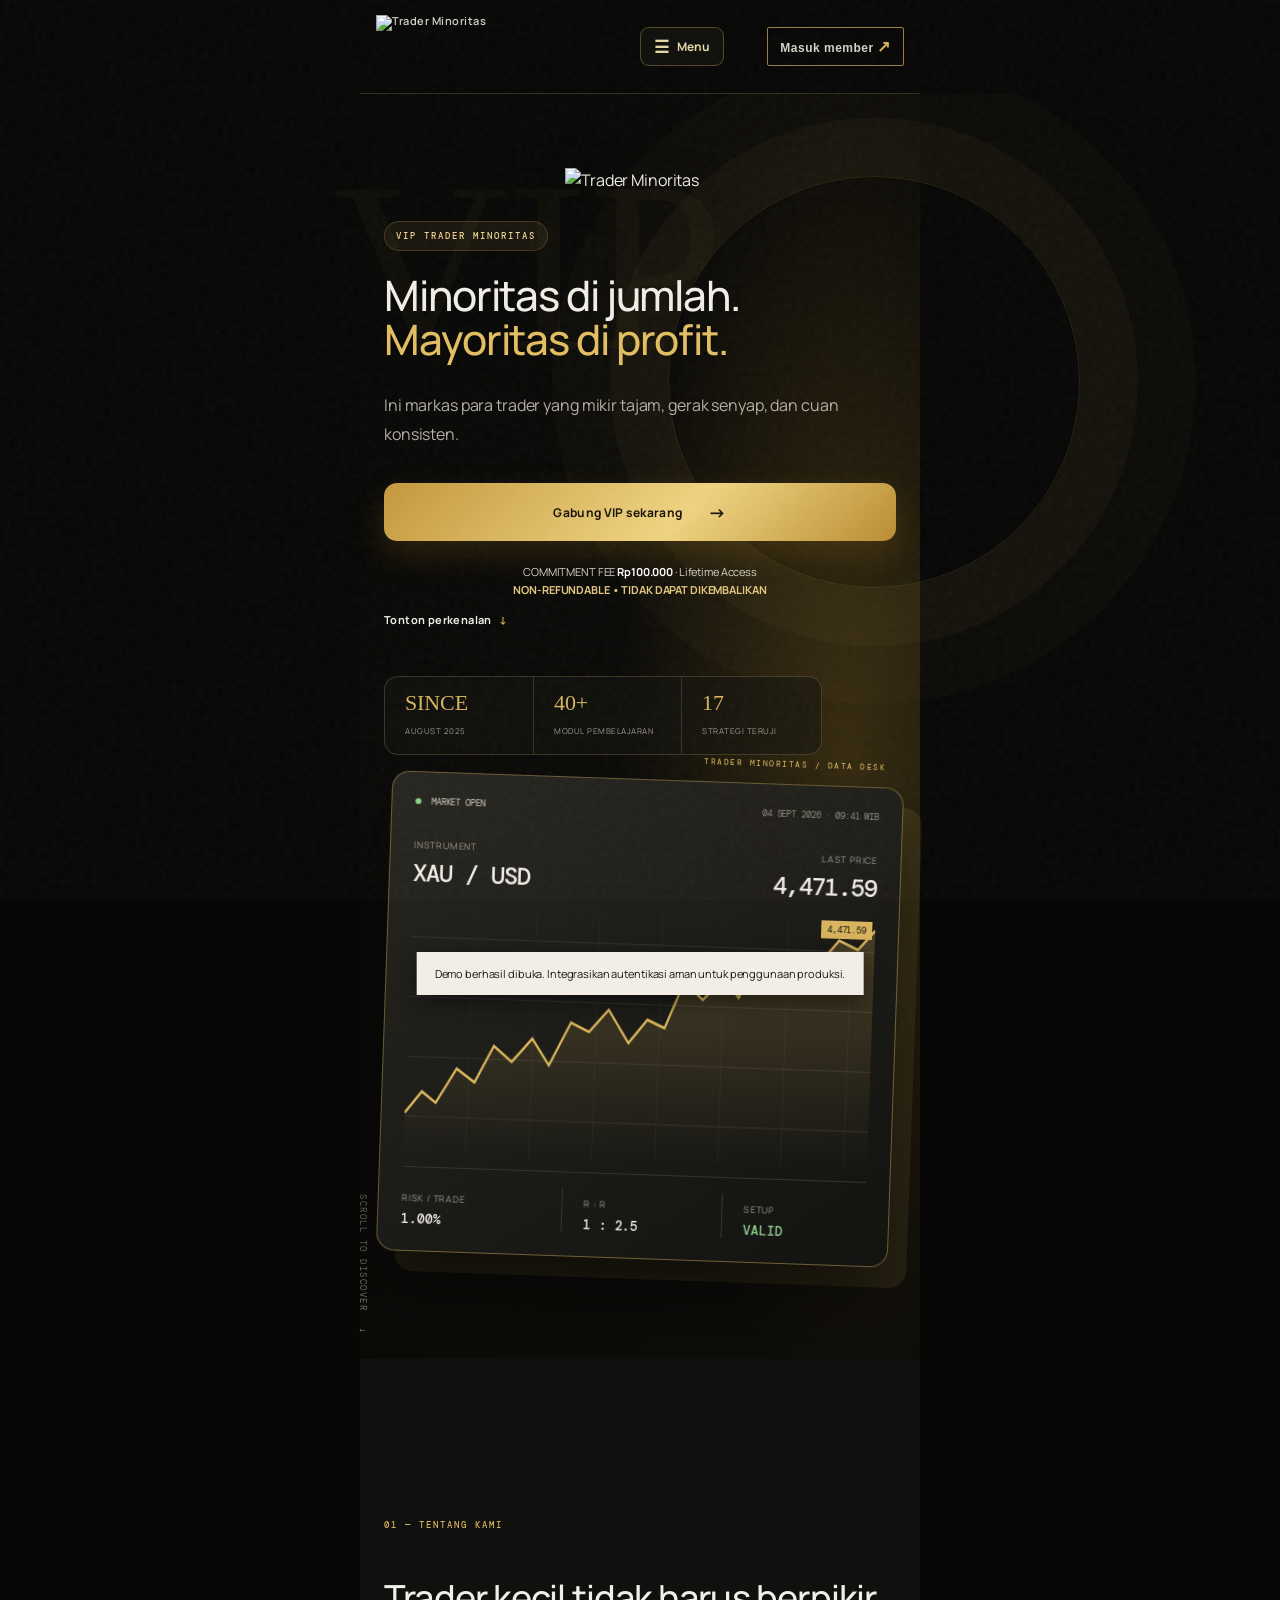
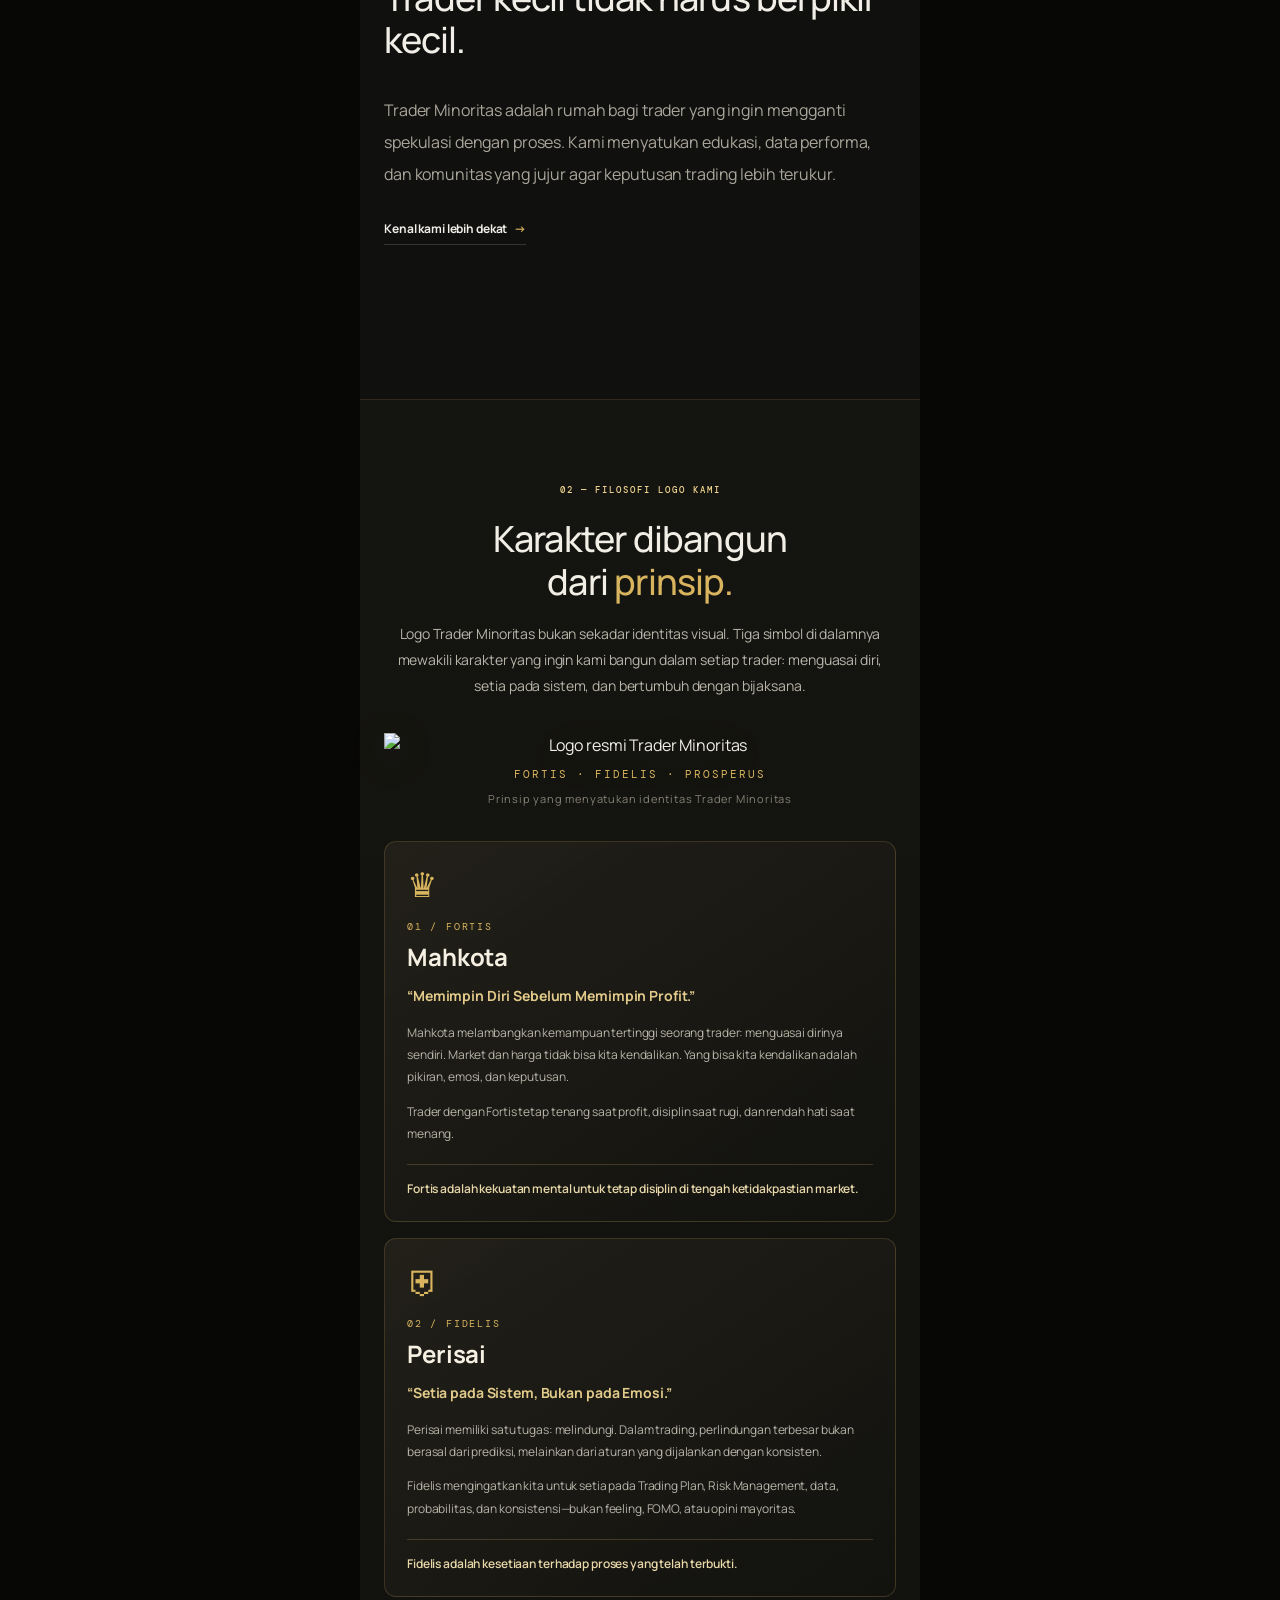
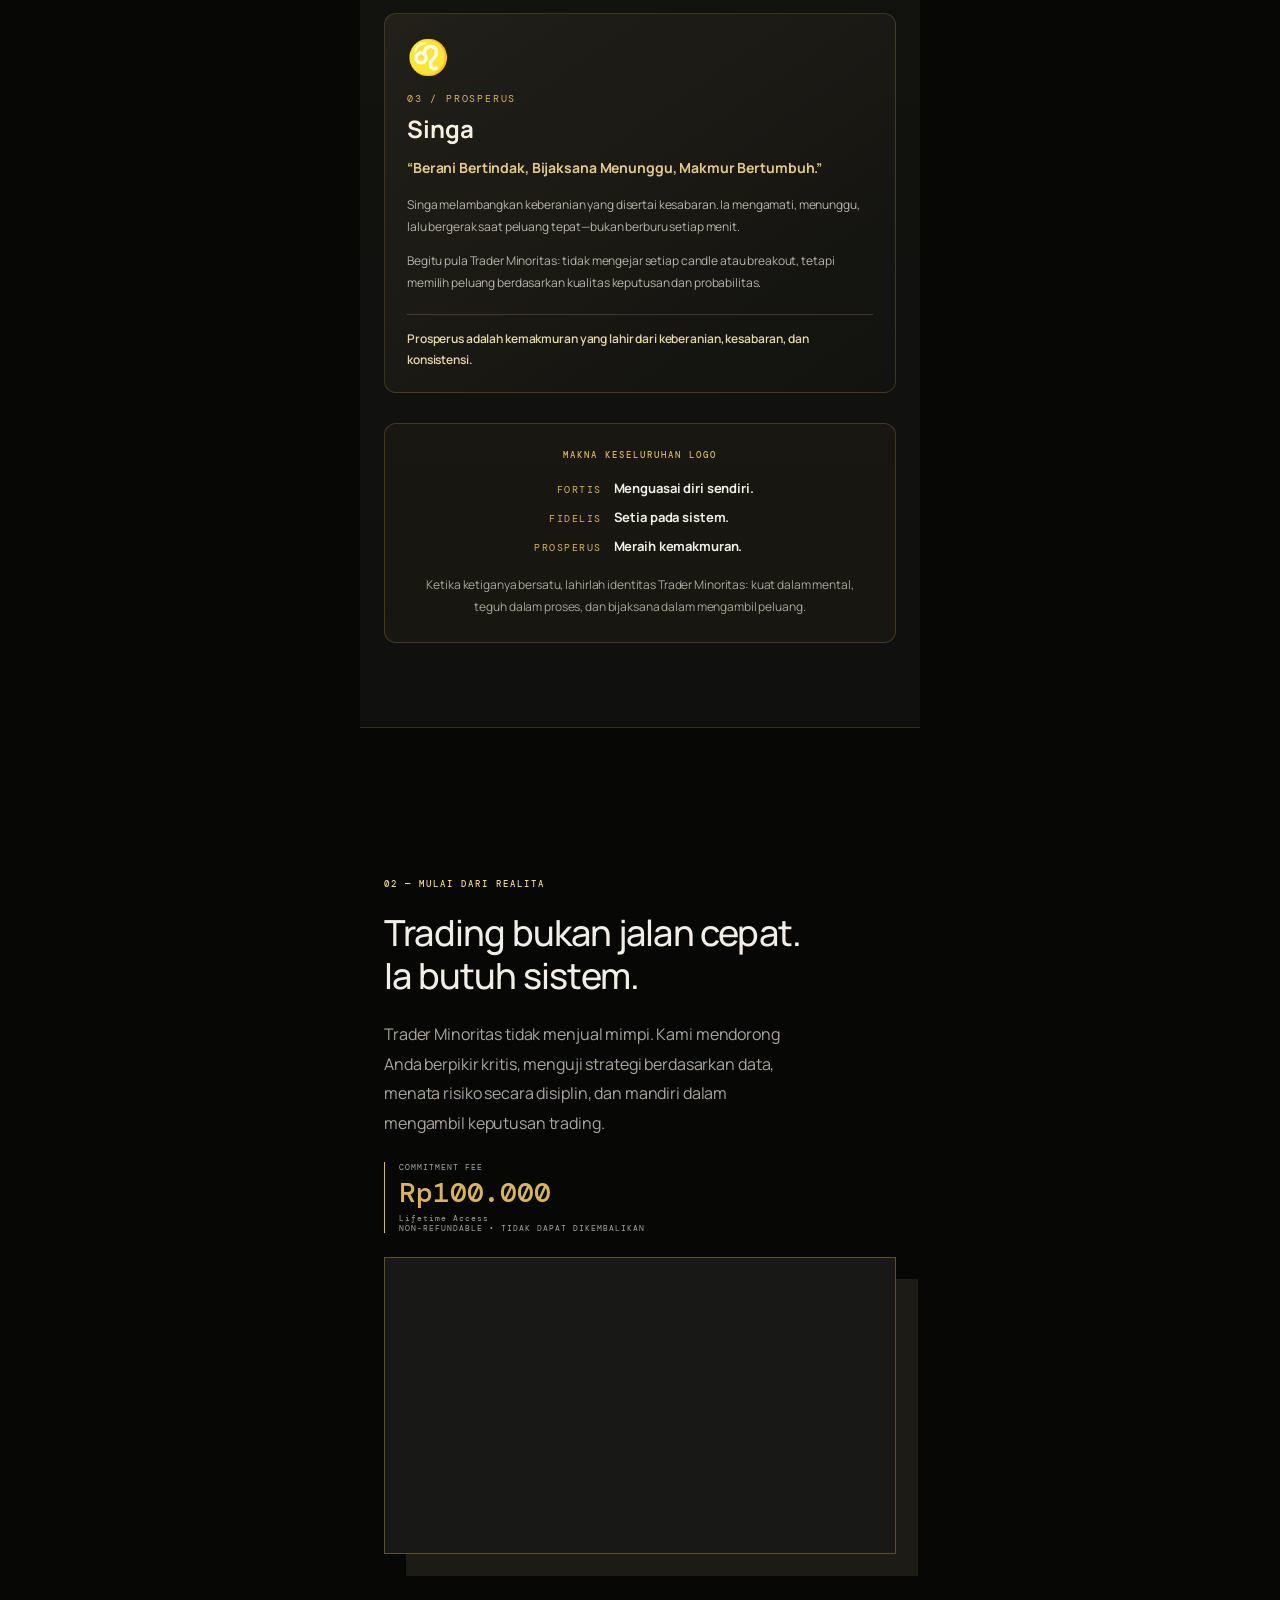
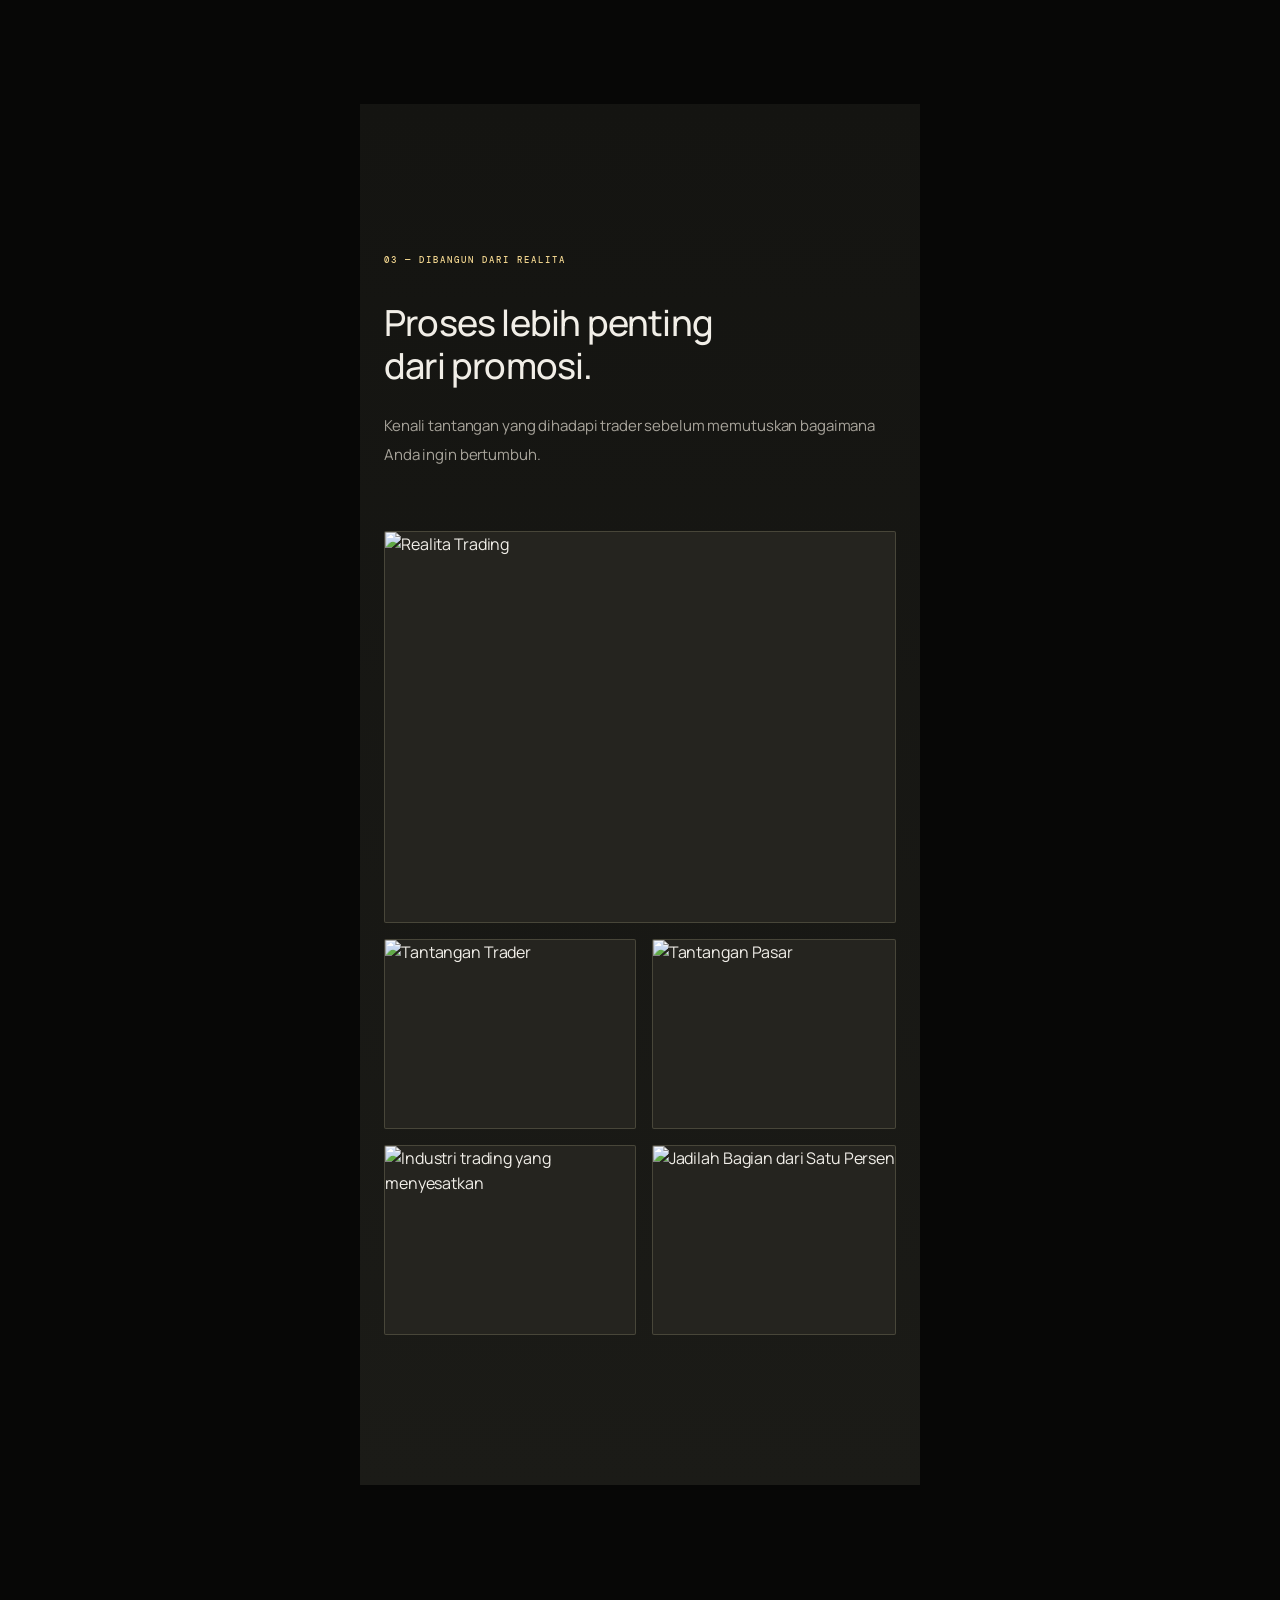
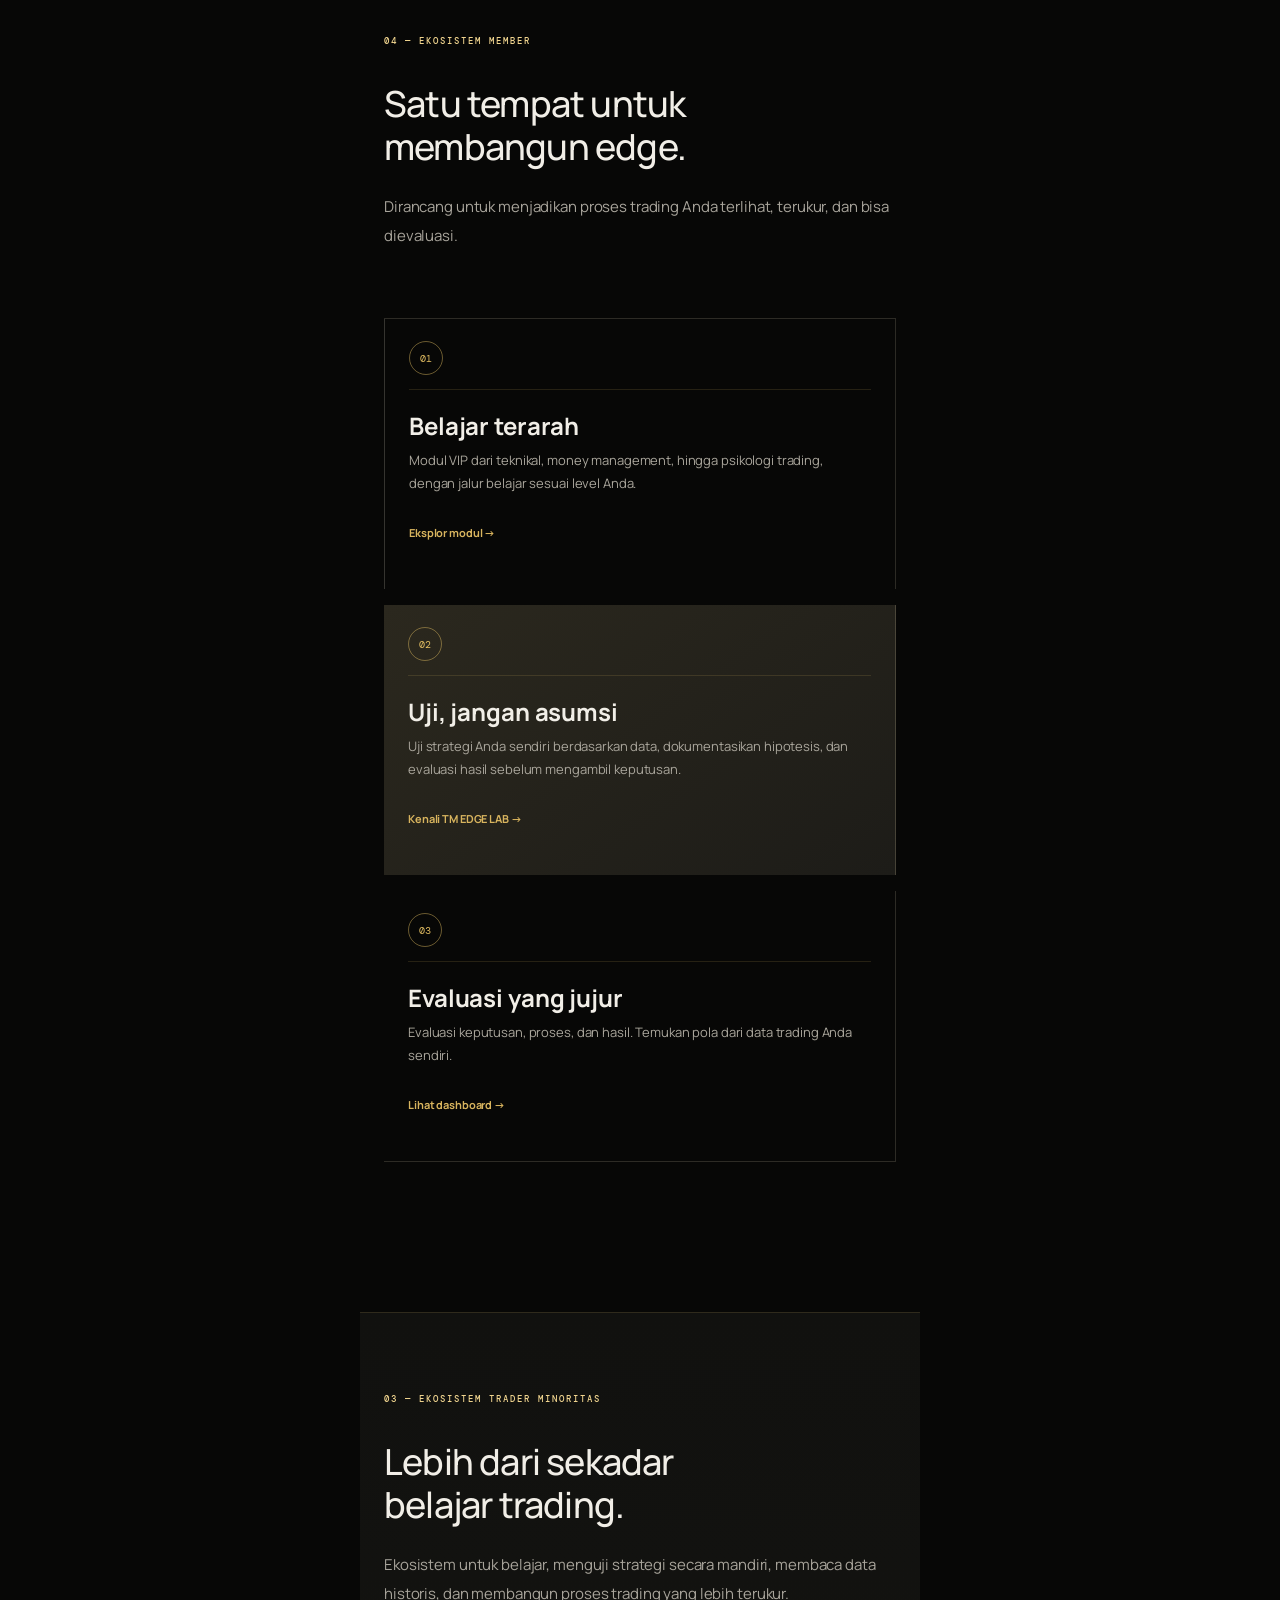
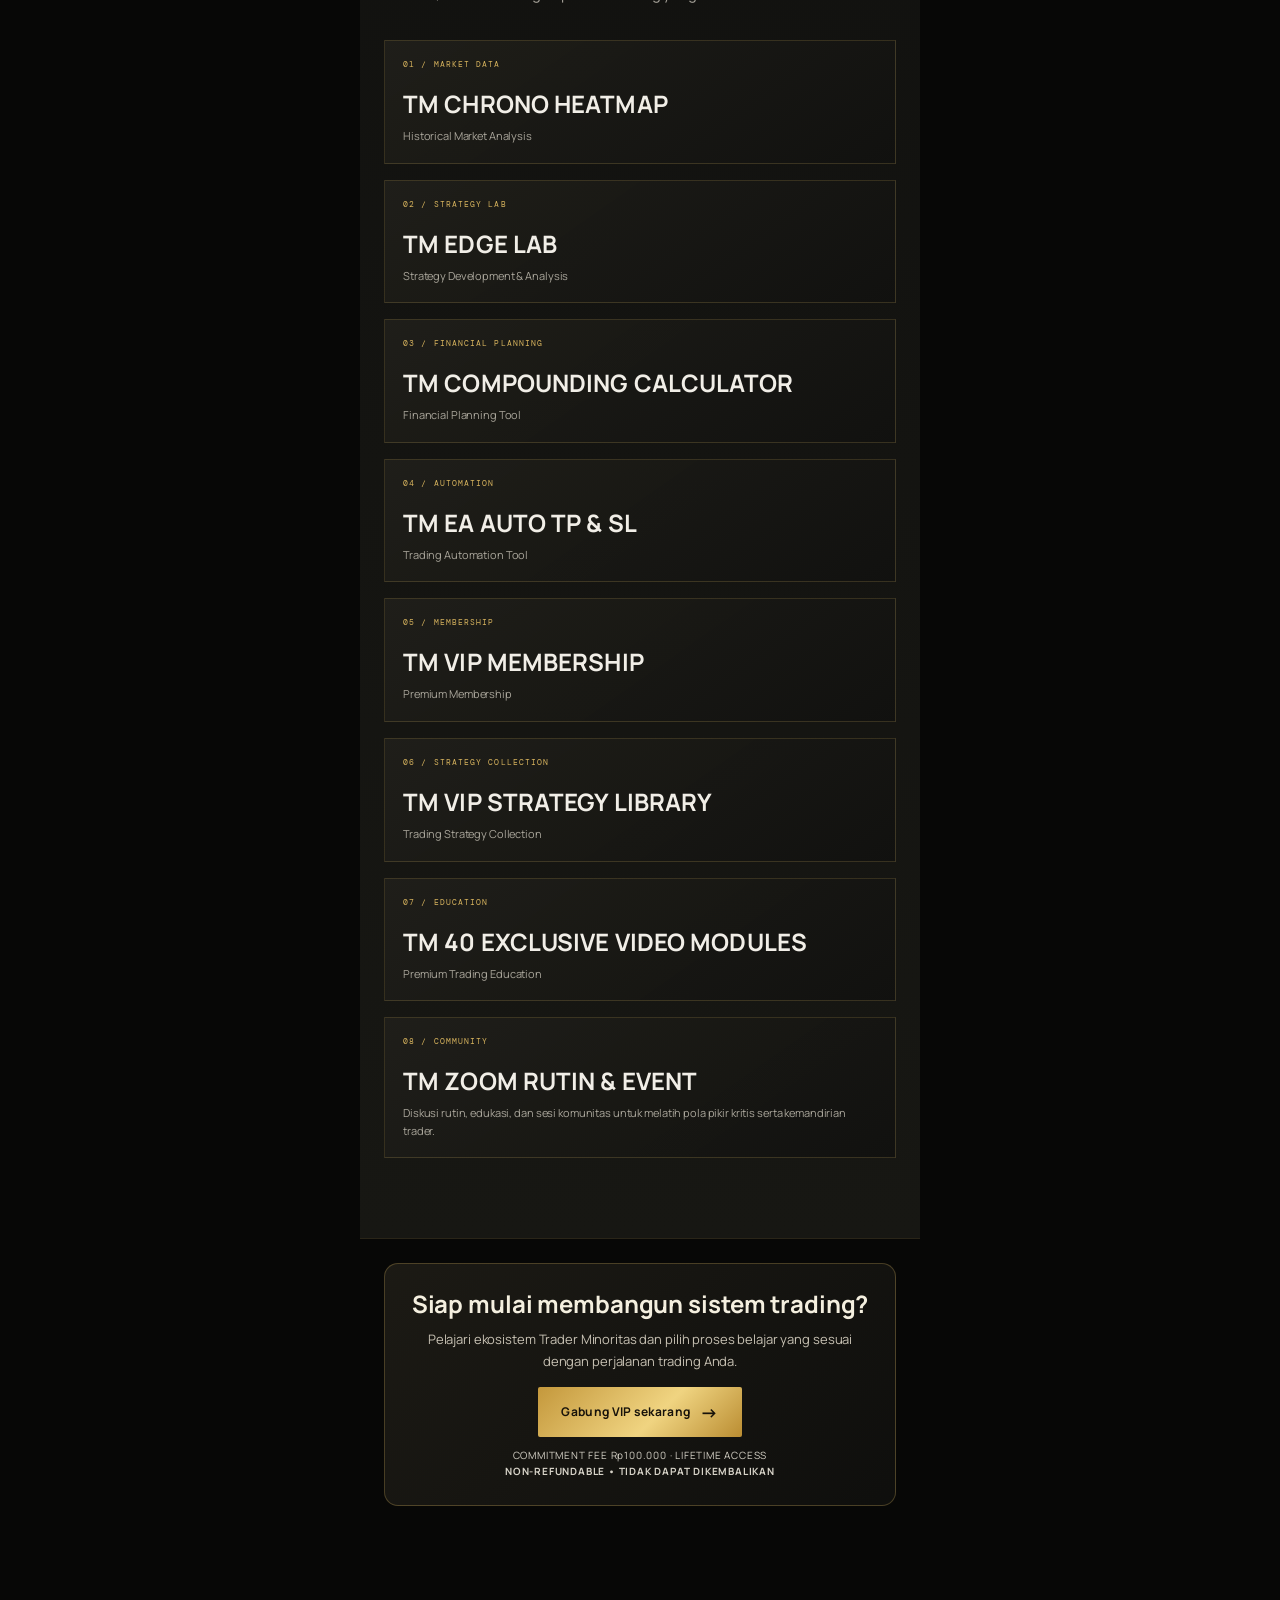
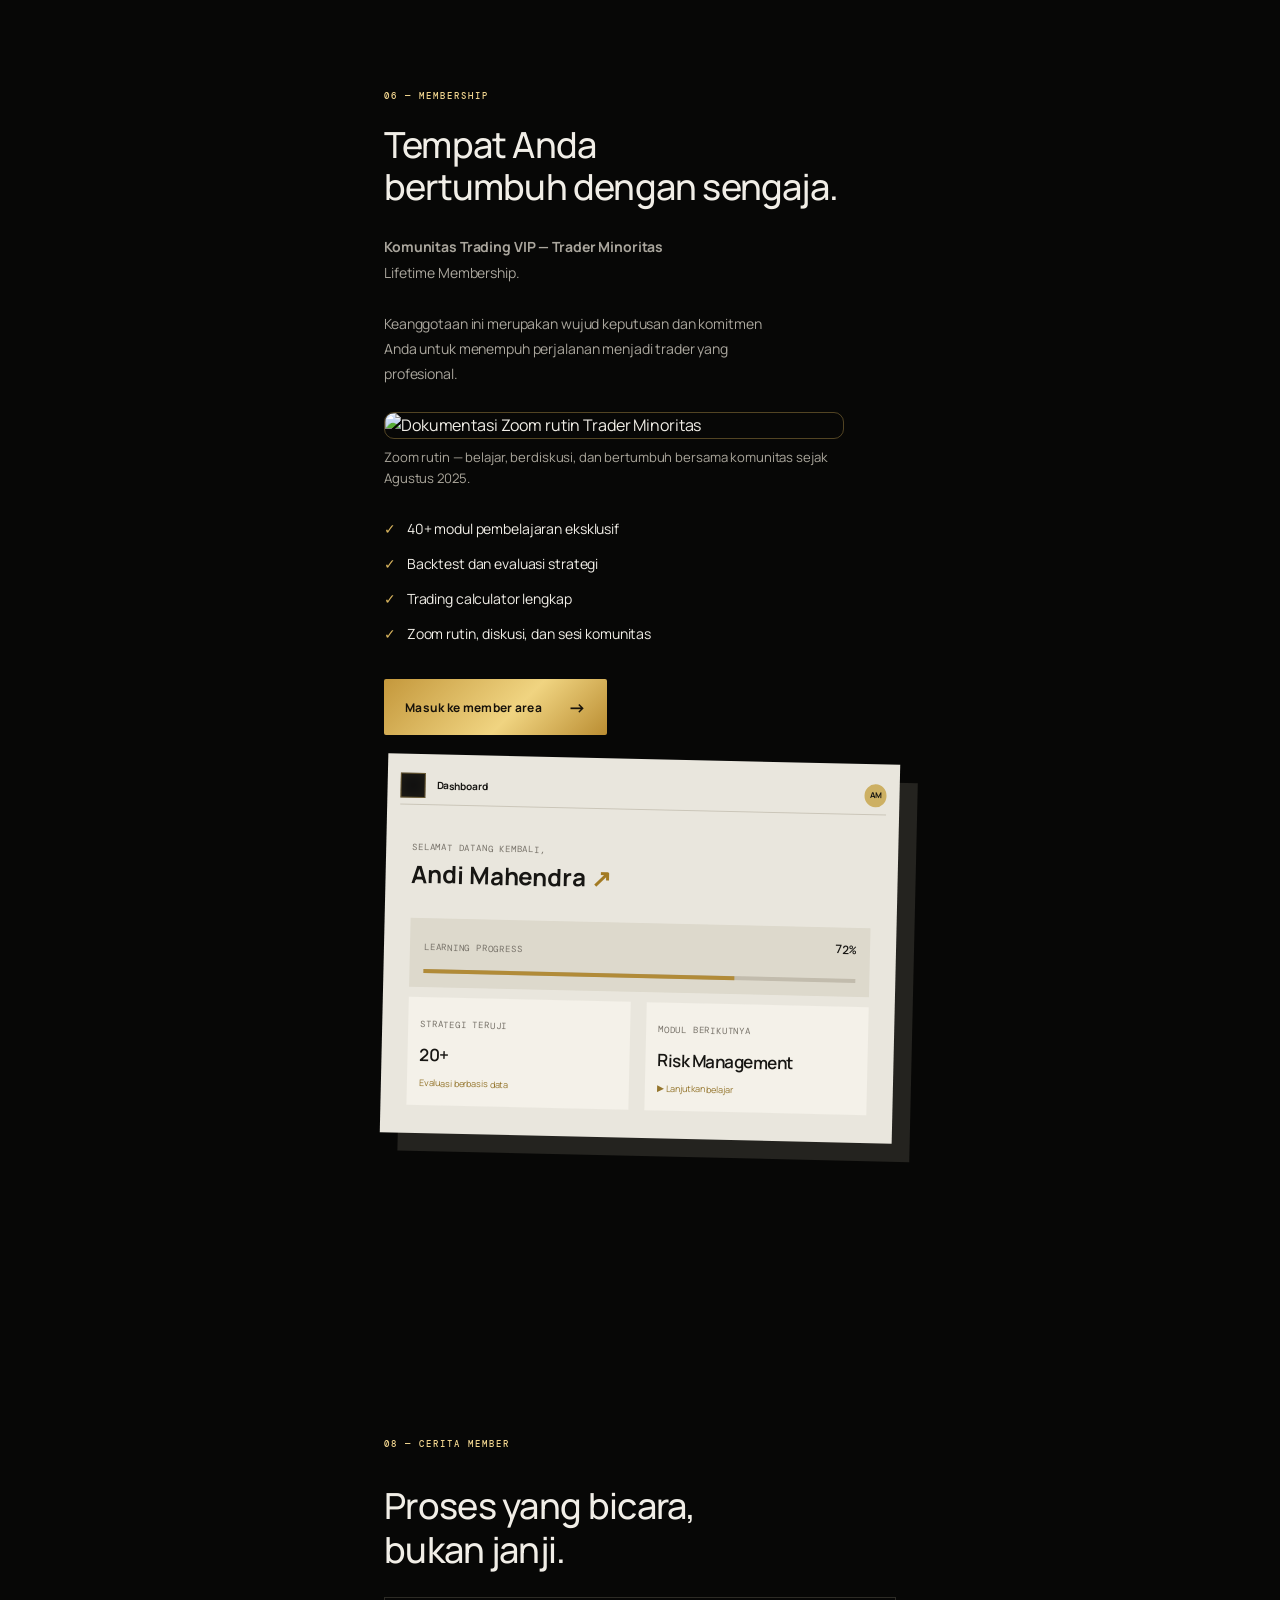
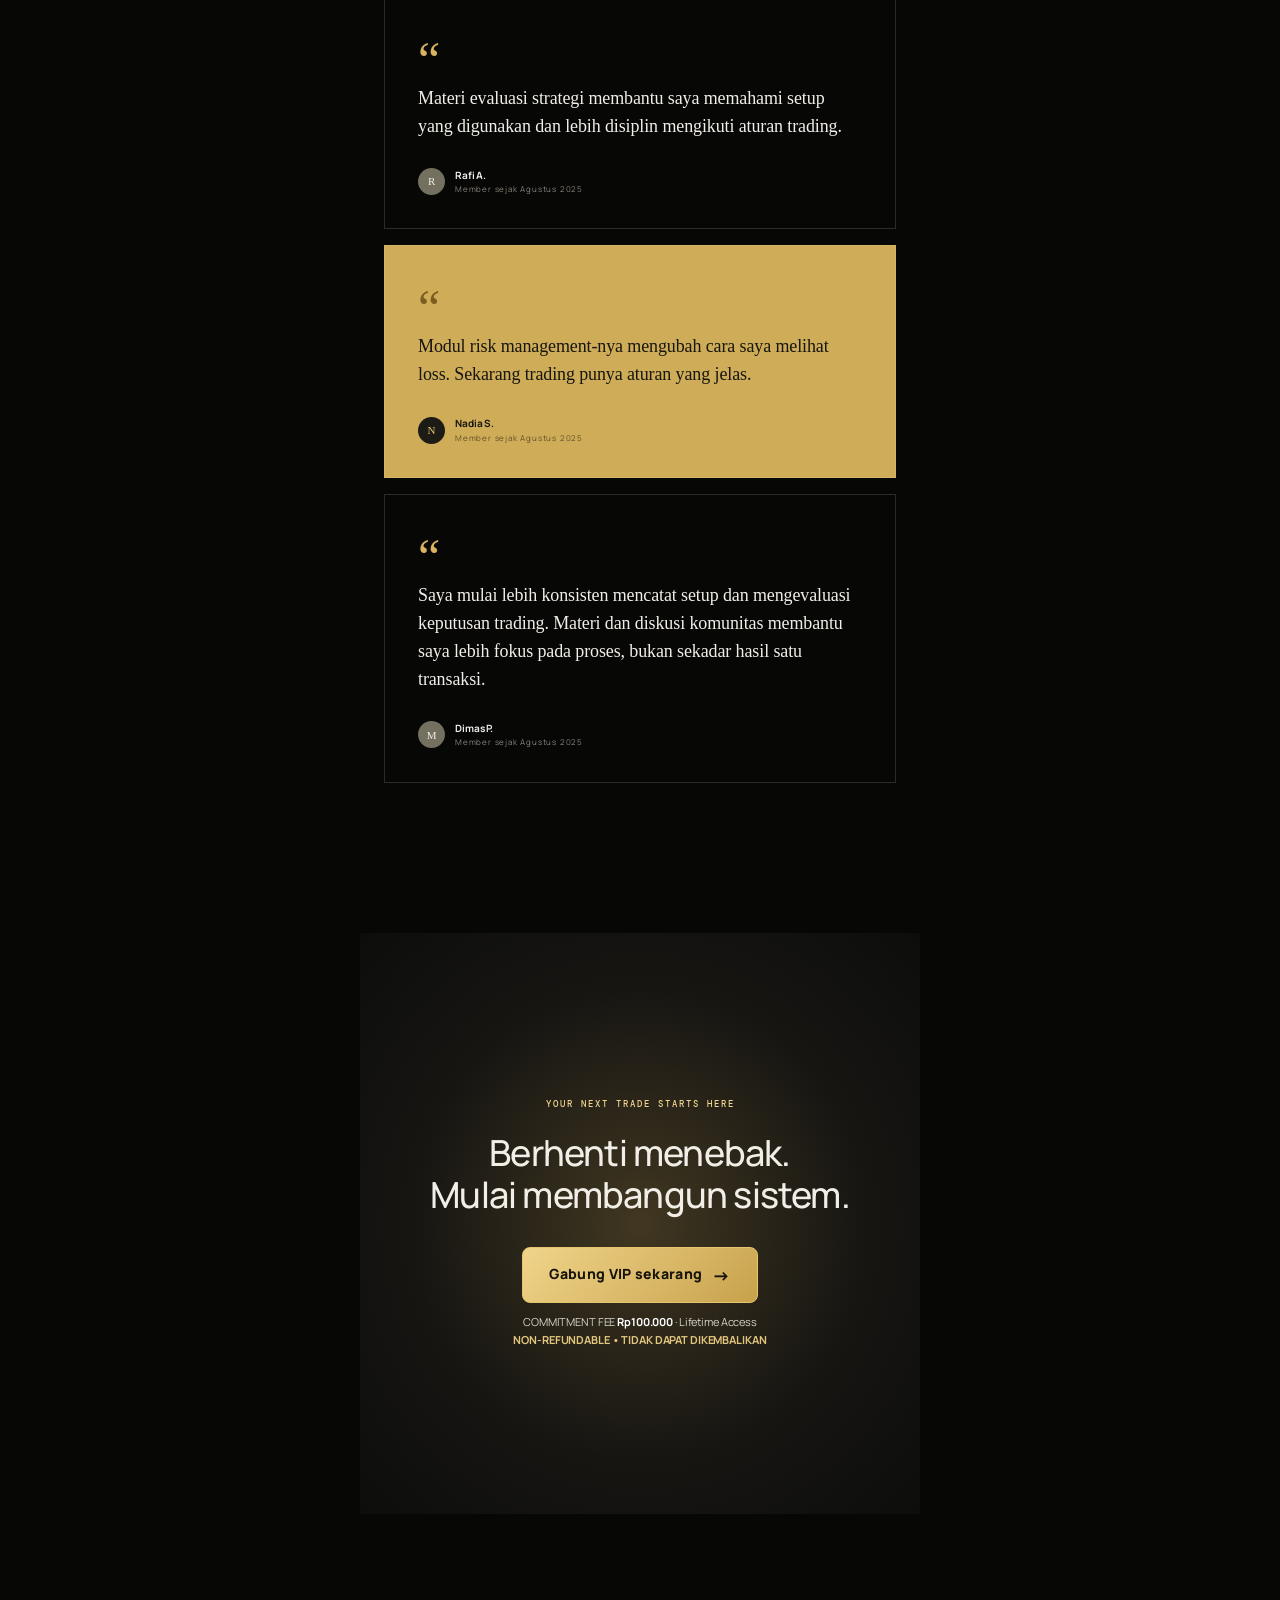
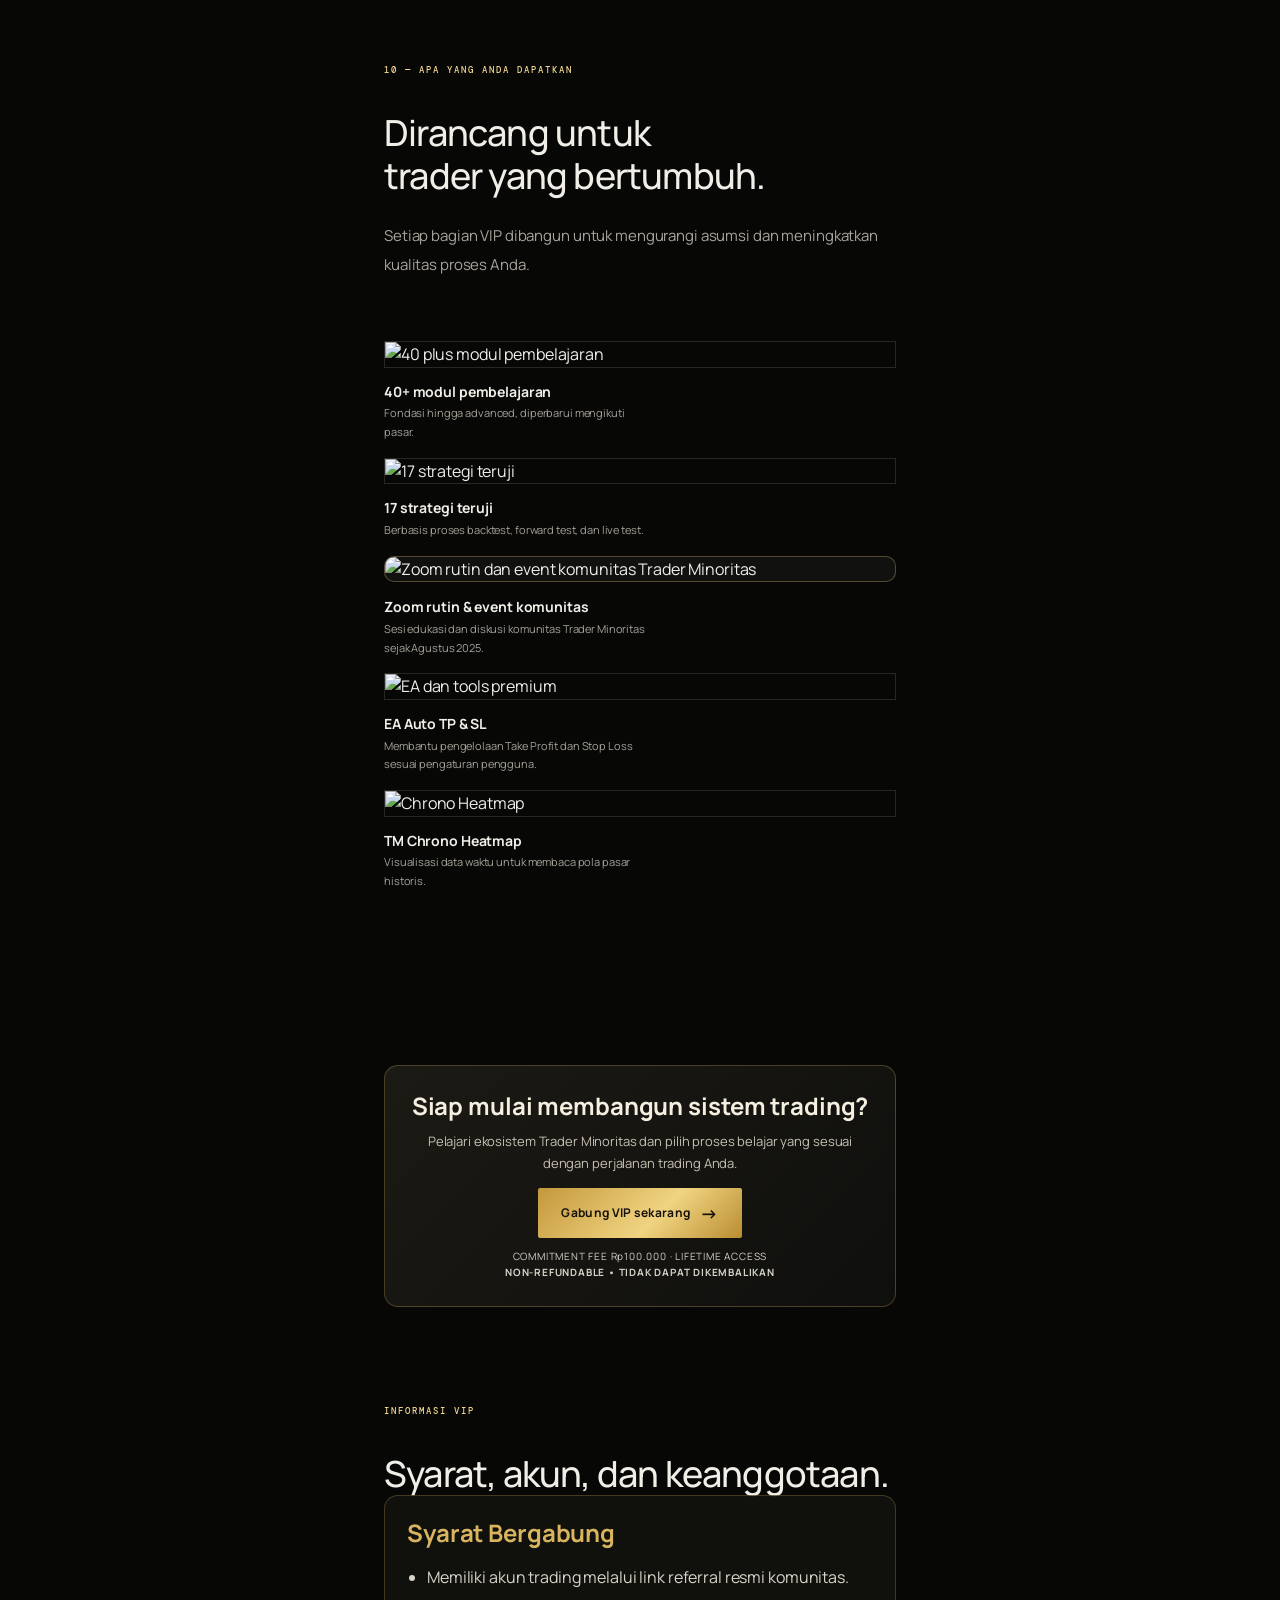
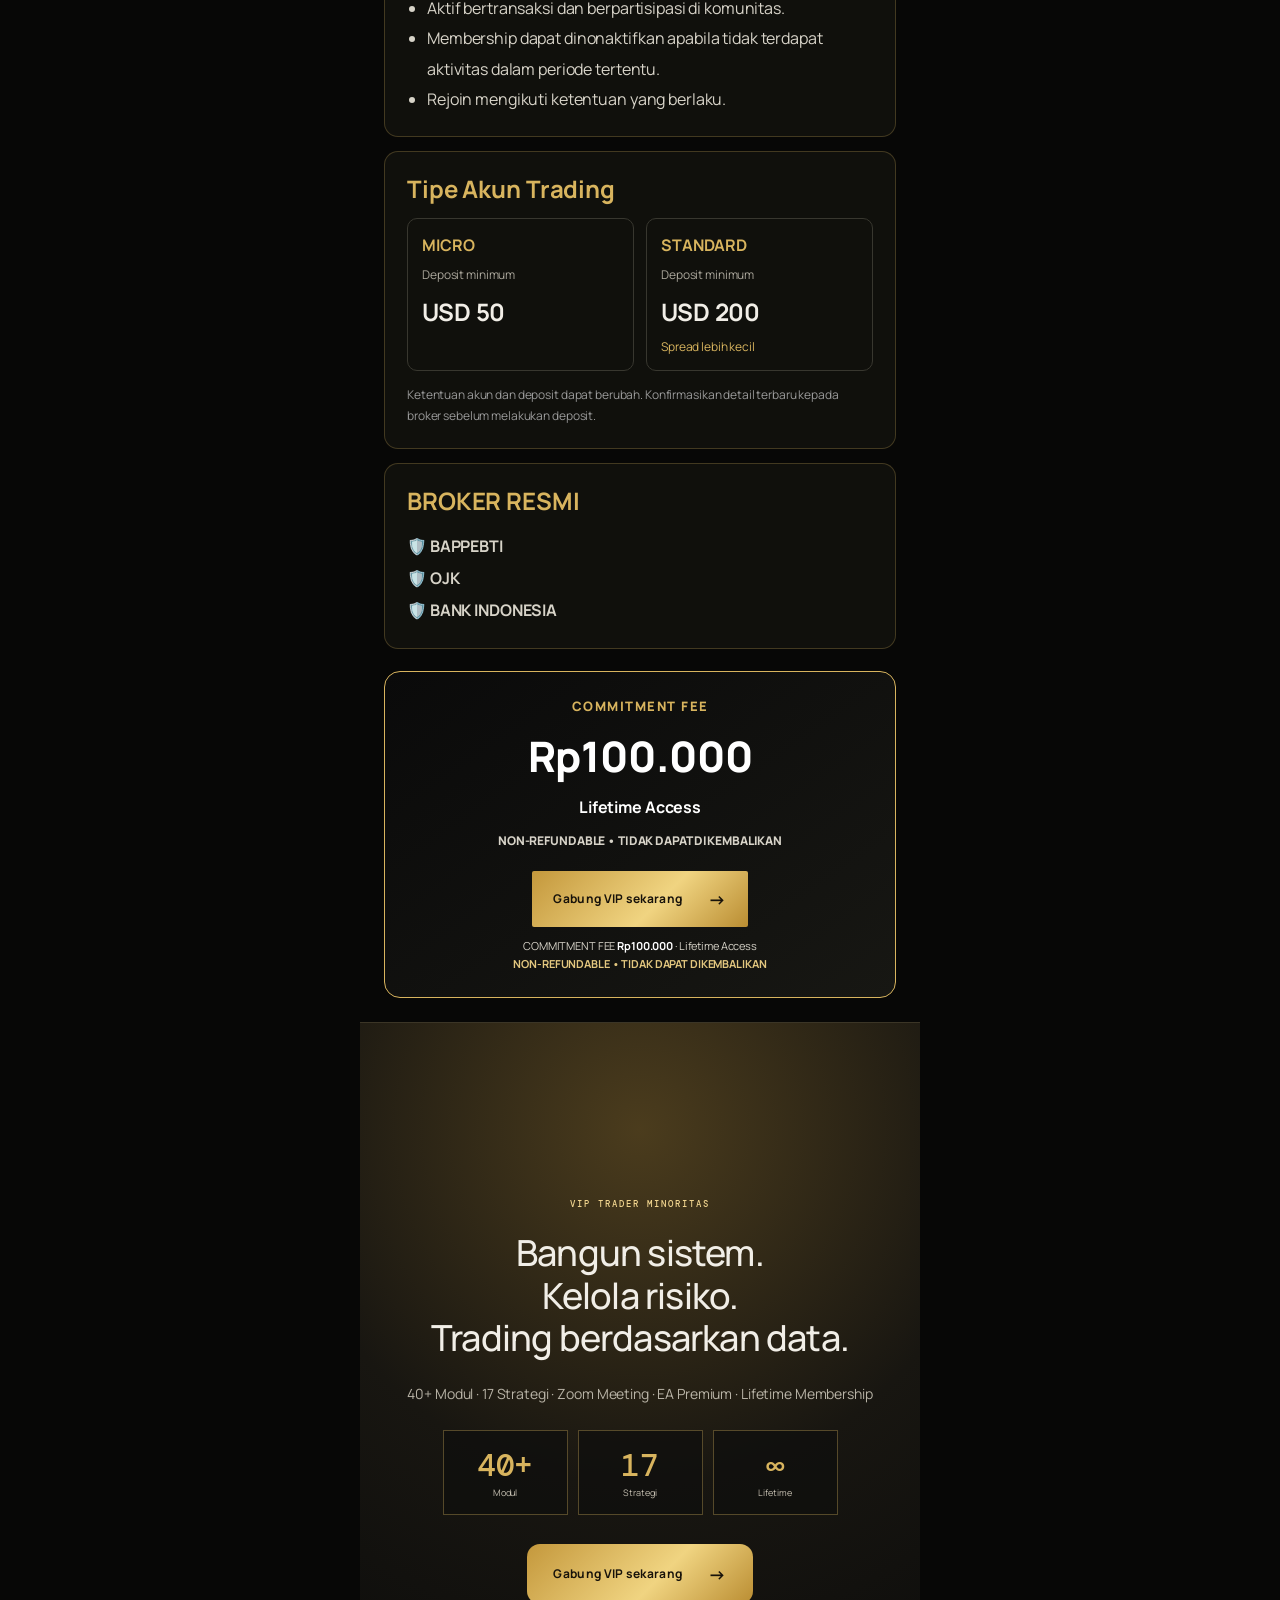
==== files-pasted-by-the-user-saya/index.html @ 34311b38 "Add files via upload" ====
<!doctype html>
<html lang="id">

<head>
  <meta charset="UTF-8" />
  <meta name="viewport" content="width=device-width, initial-scale=1.0" />

  <meta name="description" content="Trader Minoritas — ruang belajar, data, dan disiplin untuk trader Indonesia." />

  <title>Trader Minoritas — Trade with a plan.</title>

  <link rel="preconnect" href="https://fonts.googleapis.com">
  <link rel="preconnect" href="https://fonts.gstatic.com" crossorigin>

  <link href="https://fonts.googleapis.com/css2?family=DM+Mono:wght@400;500&family=Manrope:wght@400;500;600;700;800&display=swap" rel="stylesheet">

  <link rel="stylesheet" href="styles.css" />
  <link rel="stylesheet" href="landing-update.css" />
  <link rel="stylesheet" href="premium.css" />
  <link rel="stylesheet" href="logo-update.css" />
  <link rel="stylesheet" href="vip-conversion.css" />
  <link rel="stylesheet" href="mobile-header-fix.css" />
  <link rel="stylesheet" href="refinement.css" />
  <link rel="stylesheet" href="mobile-fullbleed.css" />
  <link rel="stylesheet" href="mobile-controls-final.css" />

<style id="tm-products-update">
.tm-products{padding:80px 0;background:linear-gradient(180deg,#11110f,#171713);border-top:1px solid rgba(216,180,94,.12);border-bottom:1px solid rgba(216,180,94,.12)}
.tm-products .section-head{max-width:760px;margin-bottom:32px}
.tm-products .section-head>p:last-child{max-width:620px}
.tm-product-grid{display:grid;grid-template-columns:repeat(4,minmax(0,1fr));gap:12px}
.tm-product-grid article{min-height:150px;padding:18px 18px;border:1px solid rgba(216,180,94,.18);background:linear-gradient(145deg,rgba(32,31,26,.9),rgba(17,17,15,.95));display:flex;flex-direction:column;align-items:flex-start;transition:transform .2s,border-color .2s}
.tm-product-grid article:hover{transform:translateY(-3px);border-color:rgba(216,180,94,.55)}
.tm-product-no{font:8px 'DM Mono',monospace;letter-spacing:1.1px;color:var(--gold);margin-bottom:20px}
.tm-product-grid h3{font-size:15px;line-height:1.45;letter-spacing:.1px;margin:0 0 8px;font-weight:700}
.tm-product-grid p{font-size:11px;line-height:1.6;color:#aaa69b;margin:0}
@media(max-width:900px){.tm-product-grid{grid-template-columns:repeat(2,minmax(0,1fr))}.tm-products{padding:90px 0}}
@media(max-width:480px){.tm-product-grid{grid-template-columns:1fr}.tm-product-grid article{min-height:135px;padding:16px}.tm-product-grid h3{margin-top:0}}

/* FAQ visibility safeguard: keep every FAQ item visible and expandable */
</style>
<style id="tm-faq-expanded-override">
.faq-list { display: block !important; }
.faq-list details { display: block !important; visibility: visible !important; height: auto !important; max-height: none !important; overflow: visible !important; }
.faq-list details summary { cursor: pointer; }
.faq-list details p { display: block; }
</style>
<style id="tm-final-layout-fix">
/* Keep product cards compact and stop one item from stretching its entire grid row. */
.tm-product-grid { align-items: start; grid-auto-rows: auto; }
.tm-product-grid article { min-height: 0; height: auto; align-self: start; }
.tm-product-grid .tm-community-card { min-height: 0; }
/* TikTok profile avatars: crop the profile image into the existing round frame. */
.partner-avatar { overflow: hidden; border-radius: 50%; }
.partner-avatar img { width: 100%; height: 100%; object-fit: cover; object-position: center; display: block; }
.quote-grid { align-items: stretch; }
</style>

<style id="tm-mobile-photo-zoom-fix">
.membership-zoom-figure{margin:22px 0;max-width:460px}
.membership-zoom-figure img,.zoom-benefit-card img{display:block;width:100%;height:auto;object-fit:contain;border:1px solid rgba(220,180,90,.35);border-radius:10px}
.membership-zoom-figure figcaption{margin-top:8px;font-size:.82rem;line-height:1.6;color:#aaa69b}
.zoom-benefit-card{min-width:0;align-self:stretch}
.zoom-benefit-card img{display:block;width:100%;height:auto !important;max-height:none;aspect-ratio:auto !important;object-fit:contain;object-position:center;background:#11110f;margin-bottom:16px}
.partner-avatar{overflow:hidden;border-radius:50%;isolation:isolate}
.partner-avatar img{width:100%;height:100%;display:block;object-fit:cover;object-position:center}
@media(max-width:600px){.membership-zoom-figure{width:100%;max-width:100%;margin:18px 0}.membership-zoom-figure img{max-height:none;width:100%}.zoom-benefit-card img{height:auto !important;max-height:none;width:100%;aspect-ratio:auto !important;object-fit:contain}.partner-avatar{flex-shrink:0}.partner-avatar img{min-width:100%;min-height:100%}}
</style>

<style id="tm-cta-button-visibility-fix">
/* Ensure the middle CTA button and its label remain visible */
.cta a.button.gold,
.cta .button.gold {
  display: inline-flex !important;
  align-items: center !important;
  justify-content: center !important;
  gap: 10px !important;
  min-height: 54px !important;
  padding: 15px 26px !important;
  background: linear-gradient(135deg, #f0d48a, #c7a24c) !important;
  color: #17140d !important;
  -webkit-text-fill-color: #17140d !important;
  border: 1px solid #e5c56e !important;
  border-radius: 8px !important;
  font-size: 14px !important;
  font-weight: 800 !important;
  line-height: 1.35 !important;
  text-decoration: none !important;
  opacity: 1 !important;
  visibility: visible !important;
  position: relative;
  z-index: 2;
}
.cta a.button.gold span,
.cta .button.gold span {
  color: inherit !important;
  -webkit-text-fill-color: inherit !important;
  display: inline-block !important;
  opacity: 1 !important;
  visibility: visible !important;
}
</style>

<style id="tm-inline-vip-cta-styles">
.tm-inline-vip-cta{padding:24px 16px 34px;text-align:center}
.tm-inline-vip-cta-inner{max-width:760px;margin:0 auto;padding:25px 20px;border:1px solid rgba(216,180,94,.28);border-radius:14px;background:linear-gradient(135deg,rgba(30,28,22,.92),rgba(15,15,13,.98))}
.tm-inline-vip-cta p{margin:0 0 14px;color:#c7c1b3;font-size:13px;line-height:1.7}
.tm-inline-vip-cta h3{margin:0 0 9px;color:#f4efdf;font-size:clamp(19px,3vw,25px);line-height:1.35}
.tm-inline-vip-cta .button{display:inline-flex;align-items:center;justify-content:center;gap:10px;min-height:50px;padding:13px 23px}
.tm-inline-vip-cta small{display:block;margin-top:10px;color:#d7d3c8;font-size:10px;line-height:1.65}
@media(max-width:600px){.tm-inline-vip-cta{padding:18px 14px 28px}.tm-inline-vip-cta-inner{padding:21px 15px}.tm-inline-vip-cta .button{width:100%;max-width:340px}}
</style>



<style id="tm-faq-editorial-style">
.faq-list{display:flex;flex-direction:column;gap:20px}
.faq-category{border:1px solid rgba(216,180,94,.16);border-radius:12px;padding:18px 20px;background:rgba(20,20,17,.42)}
.faq-category-label{margin:0 0 10px!important;font:10px 'DM Mono',monospace!important;letter-spacing:1.45px;color:#d8b45e!important}
.faq-category details{border-top:1px solid rgba(216,180,94,.14);padding-top:12px}
.faq-category details summary{font-weight:700;line-height:1.55}
.faq-category details p{line-height:1.85}
.faq-category details p+p{margin-top:12px}
.faq-benefits{padding-left:20px;margin:12px 0;color:#c8c4b9;line-height:1.85}
.faq-benefits li{padding-left:3px;margin:3px 0}
.faq-mantra{margin-top:16px!important;color:#e2c675;font-weight:800;letter-spacing:.1px}
@media(max-width:600px){.faq-category{padding:15px 14px}.faq-category-label{font-size:9px;letter-spacing:1.1px}.faq-category details summary{padding-right:4px}}
</style>



<style id="tm-partner-directory-menu">
  .partner-menu-wrap{position:relative;display:flex;align-items:center;flex-shrink:0}
  .partner-menu-toggle{display:inline-flex;align-items:center;justify-content:center;gap:8px;min-height:42px;padding:10px 13px;border:1px solid rgba(216,180,94,.35);border-radius:9px;background:rgba(20,20,17,.88);color:#e7d7a9;font:700 12px 'Manrope',sans-serif;cursor:pointer;white-space:nowrap}
  .partner-menu-toggle:hover,.partner-menu-toggle[aria-expanded="true"]{border-color:#d8b45e;background:rgba(216,180,94,.1)}
  .partner-menu-icon{font-size:17px;line-height:1}
  .partner-dropdown{position:absolute;z-index:1000;right:0;top:calc(100% + 9px);width:min(280px,calc(100vw - 28px));padding:8px;border:1px solid rgba(216,180,94,.28);border-radius:12px;background:#151511;box-shadow:0 18px 50px rgba(0,0,0,.45)}
  .partner-dropdown[hidden]{display:none!important}
  .partner-dropdown-item{width:100%;display:grid;grid-template-columns:24px 1fr 14px;gap:9px;align-items:center;text-align:left;padding:12px;border:0;border-radius:8px;background:transparent;color:#f1eee5;cursor:pointer}
  .partner-dropdown-item:hover{background:rgba(216,180,94,.1)}
  .partner-dropdown-item>span:first-child{color:#d8b45e;font-size:19px}
  .partner-dropdown-item strong,.partner-dropdown-item small{display:block}
  .partner-dropdown-item strong{font-size:12px;line-height:1.5}
  .partner-dropdown-item small{margin-top:2px;color:#aaa69b;font-size:10px;line-height:1.5}
  .partner-dropdown-item>span:last-child{color:#d8b45e}
  .partners-dialog{position:fixed;inset:50% auto auto 50%;transform:translate(-50%,-50%);width:min(1040px,calc(100vw - 28px));max-width:none;max-height:min(88vh,900px);overflow:auto;padding:0;border:1px solid rgba(216,180,94,.35);border-radius:16px;background:#10100e;color:#f1eee5;box-shadow:0 28px 90px rgba(0,0,0,.65)}
  .partners-dialog::backdrop{background:rgba(0,0,0,.78);backdrop-filter:blur(5px)}
  .partners-dialog .partners-in-dialog{padding:30px 20px 26px;margin:0;background:transparent}
  .partners-dialog .partner-dialog-close{position:sticky;top:10px;float:right;z-index:3;margin:10px 12px -48px 0;width:38px;height:38px;border:1px solid rgba(216,180,94,.35);border-radius:50%;background:#1a1914;color:#f4efdf;font-size:25px;line-height:1;cursor:pointer}
  .partners-dialog .section-head{padding-right:42px}
  @media(max-width:700px){
    .partner-menu-toggle{min-height:38px;padding:8px 10px}
    .partner-menu-label{display:none}
    .partners-dialog{width:calc(100vw - 16px);max-height:90vh;border-radius:12px}
    .partners-dialog .partners-in-dialog{padding:24px 12px 20px}
  }
</style>


<style id="tm-desktop-mobile-layout-overflow-fix">
/* Desktop-only phone-inspired layout: wider readable canvas and stacked section headings. */
@media (min-width: 700px) {
  html, body { max-width:100%; overflow-x:hidden; }
  body { margin:0; }
  body, body * { box-sizing:border-box; }
  body main { width:100%; min-width:0; overflow:hidden; }
  body .wrap,
  body header.nav.wrap,
  body footer.footer.wrap {
    width:min(560px, calc(100vw - 40px)) !important;
    max-width:560px !important;
    margin-left:auto !important;
    margin-right:auto !important;
    min-width:0 !important;
  }
  body main > section,
  body main > section.wrap {
    width:min(560px, calc(100vw - 40px)) !important;
    max-width:560px !important;
    margin-left:auto !important;
    margin-right:auto !important;
    padding-left:24px !important;
    padding-right:24px !important;
    min-width:0 !important;
    overflow:visible;
  }
  body main > section > .wrap,
  body main > section .wrap {
    width:100% !important; max-width:100% !important;
    margin-left:0 !important; margin-right:0 !important;
    padding-left:0 !important; padding-right:0 !important;
    min-width:0 !important;
  }
  /* Do not leave desktop 3-column section headings inside the narrow canvas. */
  .section-head {
    display:flex !important; flex-direction:column !important;
    align-items:flex-start !important; justify-content:flex-start !important;
    gap:14px !important; width:100% !important; max-width:100% !important;
    min-width:0 !important;
  }
  .section-head > *, .statement-inner > *, .hero-copy, .video-copy,
  .membership-copy, .faq-list > *, .faq-category, .faq-category details,
  .asset-grid figure, .asset-benefits article, .feature-grid article,
  .quote-grid blockquote, .tm-product-grid article {
    width:100% !important; min-width:0 !important; max-width:100% !important;
  }
  .hero, .video-section, .membership, .statement-inner {
    display:flex !important; flex-direction:column !important;
    align-items:stretch !important; gap:24px !important;
  }
  .asset-grid, .feature-grid, .tm-product-grid, .asset-benefits,
  .quote-grid, .partner-list, .faq-list, .tm-philosophy-grid,
  .dash-cards, .card-stats {
    display:grid !important; grid-template-columns:minmax(0,1fr) !important;
    grid-auto-flow:row !important; gap:16px !important; align-items:stretch !important;
  }
  h1 { font-size:clamp(32px, 4.2vw, 42px) !important; line-height:1.14 !important; letter-spacing:-1.1px !important; overflow-wrap:normal !important; }
  h2 { font-size:clamp(29px, 3.5vw, 36px) !important; line-height:1.18 !important; letter-spacing:-.8px !important; overflow-wrap:normal !important; }
  h3 { font-size:clamp(19px, 2.4vw, 24px) !important; line-height:1.25 !important; overflow-wrap:break-word !important; }
  p, li, summary, figcaption, blockquote { overflow-wrap:break-word !important; word-break:normal !important; }
  img, svg, iframe, video { max-width:100% !important; }
  .asset-grid img, .asset-benefits img, .membership-zoom-figure img,
  .zoom-benefit-card img, .tm-philosophy-logo img {
    display:block !important; width:100% !important; height:auto !important;
    max-height:none !important; object-fit:contain !important;
  }
  .asset-grid figure, .asset-large { margin:0 !important; }
  .faq-list { display:flex !important; flex-direction:column !important; }
  .faq-category details { overflow-wrap:break-word !important; }
  .faq-category summary { display:flex; align-items:flex-start; gap:8px; }
  .faq-category summary span { flex:0 0 auto; }
  .nav.wrap {
    display:flex !important; align-items:center !important; justify-content:space-between !important;
    gap:8px !important; padding:10px 16px !important; position:relative; z-index:1002;
  }
  .nav .menu-button { display:none !important; }
  .nav .nav-links { display:none !important; }
  .nav .partner-menu-wrap { display:flex !important; position:relative; z-index:1005; }
  .nav .partner-menu-toggle { display:inline-flex !important; min-width:38px; min-height:38px; position:relative; z-index:1006; pointer-events:auto !important; }
  .nav .login-link { font-size:12px !important; padding:9px 12px !important; white-space:nowrap; }
  .partner-dropdown { z-index:1010 !important; }
  .hero-logo { max-width:150px !important; height:auto !important; }
  .hero-proof { display:grid !important; grid-template-columns:repeat(3,minmax(0,1fr)) !important; gap:8px !important; }
  .hero-proof > * { min-width:0 !important; }
  .dash-cards { grid-template-columns:repeat(2,minmax(0,1fr)) !important; }
  .card-stats { grid-template-columns:repeat(3,minmax(0,1fr)) !important; }
  .button, a.button, button.button { max-width:100%; white-space:normal; }
  .hero-actions { display:flex !important; flex-direction:column !important; align-items:stretch !important; gap:12px !important; }
  .hero-actions .button, .hero-actions .text-link { max-width:100%; }
  .vip-float { right:24px !important; bottom:20px !important; max-width:calc(100vw - 32px); z-index:1100 !important; }
  .partners-dialog { width:min(520px, calc(100vw - 32px)) !important; max-width:520px !important; }
  .partners-dialog .partners-in-dialog { padding:24px 20px 20px !important; }
  footer.footer { display:flex !important; flex-direction:column !important; gap:18px !important; }
  .legal { display:flex !important; flex-wrap:wrap !important; gap:10px !important; }
}
</style>



<style id="tm-desktop-faq-testimonials-stack">
/* Desktop only: place section titles above their content, with the content using the full available width. */
@media (min-width: 700px) {
  body main section.testimonials,
  body main section.faq {
    display: flex !important;
    flex-direction: column !important;
    align-items: stretch !important;
    gap: 26px !important;
    width: min(560px, calc(100vw - 40px)) !important;
    max-width: 560px !important;
    margin-left: auto !important;
    margin-right: auto !important;
  }
  body main section.testimonials > .section-head,
  body main section.faq > .section-head,
  body main section.faq > div:first-child {
    display: flex !important;
    flex-direction: column !important;
    align-items: flex-start !important;
    width: 100% !important;
    max-width: 100% !important;
    min-width: 0 !important;
    gap: 12px !important;
    margin: 0 !important;
  }
  body main section.testimonials > .section-head h2,
  body main section.faq > div:first-child h2 {
    width: 100% !important;
    max-width: 100% !important;
    margin: 0 !important;
    font-size: clamp(29px, 3vw, 36px) !important;
    line-height: 1.2 !important;
    letter-spacing: -.7px !important;
    overflow-wrap: normal !important;
    word-break: normal !important;
    text-wrap: balance;
  }
  body main section.testimonials .quote-grid,
  body main section.faq .faq-list {
    display: grid !important;
    grid-template-columns: minmax(0, 1fr) !important;
    width: 100% !important;
    max-width: 100% !important;
    min-width: 0 !important;
    margin: 0 !important;
    gap: 16px !important;
  }
  body main section.testimonials .quote-grid blockquote,
  body main section.faq .faq-category {
    width: 100% !important;
    max-width: 100% !important;
    min-width: 0 !important;
    margin: 0 !important;
  }
  body main section.faq .faq-category {
    padding: 18px 20px !important;
  }
  body main section.faq .faq-category details,
  body main section.faq .faq-category details summary,
  body main section.faq .faq-category details p,
  body main section.testimonials .quote-grid blockquote p {
    max-width: 100% !important;
    overflow-wrap: anywhere !important;
    word-break: normal !important;
  }
}
</style>

</head>

<body>

  <div class="noise"></div>

  <header class="nav wrap">

    <a class="brand official-brand"
       href="#home"
       aria-label="Trader Minoritas beranda">

      <img
        src="https://raw.githubusercontent.com/traderminoritas/traderminoritas-assets/main/Trader%20MInoritas%20logo.png"
        alt="Trader Minoritas">

    </a>

    <button
      class="menu-button"
      aria-label="Buka menu"
      aria-expanded="false">
      ☰
    </button>

    <nav class="nav-links">
      <a href="#tentang">Tentang</a>
      <a href="#keunggulan">Keunggulan</a>
      <a href="#member">Membership</a>
    </nav>

    <div class="partner-menu-wrap">
      <button class="partner-menu-toggle" type="button" aria-haspopup="true" aria-expanded="false" aria-controls="partnerDropdown" aria-label="Buka menu partner">
        <span class="partner-menu-icon" aria-hidden="true">☰</span>
        <span class="partner-menu-label">Menu</span>
      </button>
      <div class="partner-dropdown" id="partnerDropdown" hidden>
        <button type="button" class="partner-dropdown-item" data-open-partners>
          <span>♙</span>
          <span><strong>Official Partner</strong><small>Lihat daftar partner resmi</small></span>
          <span aria-hidden="true">→</span>
        </button>
      </div>
    </div>

    <button class="login-link" data-open-login>
      Masuk member <span>↗</span>
    </button>

  </header>


  <main>

    <!-- =====================================================
         HERO
         ===================================================== -->

    <section id="home" class="hero wrap">

      <div class="hero-copy">

        <img
          class="hero-logo"
          src="https://raw.githubusercontent.com/traderminoritas/traderminoritas-assets/main/Trader%20MInoritas%20logo.png"
          alt="Trader Minoritas">

        <p class="eyebrow">
          <span></span> VIP Trader Minoritas
        </p>

        <h1>
          Minoritas di jumlah.<br>
          <em>Mayoritas di profit.</em>
        </h1>

        <p class="lead">
          Ini markas para trader yang mikir tajam, gerak senyap, dan cuan konsisten.
        </p>

        <div class="hero-actions">

          <a
            class="button gold"
            href="https://lynk.id/bossrobot.id/n6rn95280d36/checkout?"
            target="_blank"
            rel="noopener">

            Gabung VIP sekarang <span>→</span>

          </a>
          <div class="vip-commitment-reminder" style="margin:10px auto 0;max-width:360px;text-align:center;font-size:11px;line-height:1.65;color:#d7d3c8;">COMMITMENT FEE <b style="color:#fff;">Rp100.000</b> · Lifetime Access<br><b style="color:#e3c77f;">NON-REFUNDABLE • TIDAK DAPAT DIKEMBALIKAN</b></div>

          <a class="text-link" href="#intro-video">
            Tonton perkenalan <span>↓</span>
          </a>

        </div>


        <!-- HERO PROOF -->

        <div class="hero-proof">

          <div>
            <strong>SINCE</strong>
            <small>AUGUST 2025</small>
          </div>

          <div>
            <strong>40+</strong>
            <small>MODUL PEMBELAJARAN</small>
          </div>

          <div>
            <strong>17</strong>
            <small>STRATEGI TERUJI</small>
          </div>

        </div>

      </div>


      <!-- MARKET CARD -->

      <div
        class="market-card"
        aria-label="Ilustrasi dashboard trading">

        <div class="card-top">

          <span class="live">
            <i></i> MARKET OPEN
          </span>

          <span>
            04 SEPT 2026 · 09:41 WIB
          </span>

        </div>


        <div class="pair">

          <div>

            <small>INSTRUMENT</small>

            <h3>XAU / USD</h3>

          </div>


          <div class="price">

            <small>LAST PRICE</small>

            <h3>4,471.59</h3>

          </div>

        </div>


        <div class="chart">

          <svg
            viewBox="0 0 560 230"
            preserveAspectRatio="none"
            role="img"
            aria-label="Grafik harga XAU USD naik">

            <defs>

              <linearGradient
                id="area"
                x1="0"
                x2="0"
                y1="0"
                y2="1">

                <stop
                  stop-color="#d4ad53"
                  stop-opacity=".25"/>

                <stop
                  offset="1"
                  stop-color="#d4ad53"
                  stop-opacity="0"/>

              </linearGradient>

            </defs>


            <path
              class="grid"
              d="M0 30H560M0 85H560M0 140H560M0 195H560"/>


            <path
              class="area"
              d="M0 192 L20 172 37 182 61 150 83 162 105 128 127 142 151 120 172 144 197 104 219 112 242 91 267 121 289 99 310 106 332 63 355 79 381 57 398 76 421 41 445 65 468 34 491 45 517 20 540 28 560 10V230H0Z"/>


            <path
              class="line"
              d="M0 192 L20 172 37 182 61 150 83 162 105 128 127 142 151 120 172 144 197 104 219 112 242 91 267 121 289 99 310 106 332 63 355 79 381 57 398 76 421 41 445 65 468 34 491 45 517 20 540 28 560 10"/>

          </svg>

          <span class="chart-tag">
            4,471.59
          </span>

        </div>


        <div class="card-stats">

          <div>
            <small>RISK / TRADE</small>
            <b>1.00%</b>
          </div>

          <div>
            <small>R : R</small>
            <b>1 : 2.5</b>
          </div>

          <div>
            <small>SETUP</small>
            <b>VALID</b>
          </div>

        </div>

      </div>


      <p class="side-note">
        SCROLL TO DISCOVER <span>↓</span>
      </p>

    </section>


    <!-- =====================================================
         TENTANG
         ===================================================== -->

    <section id="tentang" class="statement">

      <div class="wrap statement-inner">

        <p class="eyebrow">
          01 — Tentang kami
        </p>

        <h2>
          Trader kecil tidak harus berpikir <em>kecil.</em>
        </h2>

        <div>

          <p>
            Trader Minoritas adalah rumah bagi trader yang ingin mengganti spekulasi dengan proses.
            Kami menyatukan edukasi, data performa, dan komunitas yang jujur agar keputusan trading lebih terukur.
          </p>

          <a href="#member" class="underlink">
            Kenal kami lebih dekat <span>→</span>
          </a>

        </div>

      </div>

    </section>


    <!-- =====================================================
         FILOSOFI LOGO — FORTIS, FIDELIS, PROSPERUS
         ===================================================== -->
    <section id="filosofi-logo" class="tm-philosophy">
      <div class="wrap">
        <div class="tm-philosophy-head">
          <p class="eyebrow">02 — Filosofi Logo Kami</p>
          <h2>Karakter dibangun<br>dari <em>prinsip.</em></h2>
          <p>Logo Trader Minoritas bukan sekadar identitas visual. Tiga simbol di dalamnya mewakili karakter yang ingin kami bangun dalam setiap trader: menguasai diri, setia pada sistem, dan bertumbuh dengan bijaksana.</p>
        </div>
        <div class="tm-philosophy-logo">
          <img src="https://raw.githubusercontent.com/traderminoritas/traderminoritas-assets/main/Trader%20MInoritas%20logo.png" alt="Logo resmi Trader Minoritas" loading="lazy">
          <span>FORTIS · FIDELIS · PROSPERUS</span>
          <small>Prinsip yang menyatukan identitas Trader Minoritas</small>
        </div>
        <div class="tm-philosophy-grid">
          <article class="tm-philosophy-card">
            <div class="tm-philosophy-symbol" aria-hidden="true">♛</div>
            <p class="tm-philosophy-latin">01 / FORTIS</p>
            <h3>Mahkota</h3>
            <h4>“Memimpin Diri Sebelum Memimpin Profit.”</h4>
            <p>Mahkota melambangkan kemampuan tertinggi seorang trader: menguasai dirinya sendiri. Market dan harga tidak bisa kita kendalikan. Yang bisa kita kendalikan adalah pikiran, emosi, dan keputusan.</p>
            <p>Trader dengan Fortis tetap tenang saat profit, disiplin saat rugi, dan rendah hati saat menang.</p>
            <blockquote>Fortis adalah kekuatan mental untuk tetap disiplin di tengah ketidakpastian market.</blockquote>
          </article>
          <article class="tm-philosophy-card">
            <div class="tm-philosophy-symbol" aria-hidden="true">⛨</div>
            <p class="tm-philosophy-latin">02 / FIDELIS</p>
            <h3>Perisai</h3>
            <h4>“Setia pada Sistem, Bukan pada Emosi.”</h4>
            <p>Perisai memiliki satu tugas: melindungi. Dalam trading, perlindungan terbesar bukan berasal dari prediksi, melainkan dari aturan yang dijalankan dengan konsisten.</p>
            <p>Fidelis mengingatkan kita untuk setia pada Trading Plan, Risk Management, data, probabilitas, dan konsistensi—bukan feeling, FOMO, atau opini mayoritas.</p>
            <blockquote>Fidelis adalah kesetiaan terhadap proses yang telah terbukti.</blockquote>
          </article>
          <article class="tm-philosophy-card">
            <div class="tm-philosophy-symbol" aria-hidden="true">♌</div>
            <p class="tm-philosophy-latin">03 / PROSPERUS</p>
            <h3>Singa</h3>
            <h4>“Berani Bertindak, Bijaksana Menunggu, Makmur Bertumbuh.”</h4>
            <p>Singa melambangkan keberanian yang disertai kesabaran. Ia mengamati, menunggu, lalu bergerak saat peluang tepat—bukan berburu setiap menit.</p>
            <p>Begitu pula Trader Minoritas: tidak mengejar setiap candle atau breakout, tetapi memilih peluang berdasarkan kualitas keputusan dan probabilitas.</p>
            <blockquote>Prosperus adalah kemakmuran yang lahir dari keberanian, kesabaran, dan konsistensi.</blockquote>
          </article>
        </div>
        <div class="tm-philosophy-summary">
          <p class="eyebrow">Makna Keseluruhan Logo</p>
          <div><span>FORTIS</span><b>Menguasai diri sendiri.</b></div>
          <div><span>FIDELIS</span><b>Setia pada sistem.</b></div>
          <div><span>PROSPERUS</span><b>Meraih kemakmuran.</b></div>
          <p>Ketika ketiganya bersatu, lahirlah identitas Trader Minoritas: kuat dalam mental, teguh dalam proses, dan bijaksana dalam mengambil peluang.</p>
        </div>
      </div>
    </section>

    <style id="tm-philosophy-styles">
      .tm-philosophy{padding:84px 0;background:linear-gradient(180deg,#141410 0%,#10100e 100%);border-top:1px solid rgba(216,180,94,.16);border-bottom:1px solid rgba(216,180,94,.16);color:#f1eee5}
      .tm-philosophy-head{max-width:760px;margin:0 auto 34px;text-align:center}
      .tm-philosophy-head h2{font-size:clamp(32px,4.4vw,52px);line-height:1.12;letter-spacing:-1.5px;margin:12px 0 18px}
      .tm-philosophy-head h2 em{color:#d8b45e;font-style:normal}
      .tm-philosophy-head>p:last-child{max-width:680px;margin:0 auto;color:#b9b5a9;font-size:14px;line-height:1.85}
      .tm-philosophy-logo{display:flex;flex-direction:column;align-items:center;gap:9px;margin:0 auto 34px;text-align:center}
      .tm-philosophy-logo img{width:min(190px,52vw);height:auto;object-fit:contain;filter:drop-shadow(0 8px 24px rgba(216,180,94,.12))}
      .tm-philosophy-logo span{font:11px 'DM Mono',monospace;letter-spacing:2px;color:#d8b45e}
      .tm-philosophy-logo small{font-size:11px;color:#858176}
      .tm-philosophy-grid{display:grid;grid-template-columns:repeat(3,minmax(0,1fr));gap:14px;align-items:stretch}
      .tm-philosophy-card{padding:25px 22px 22px;border:1px solid rgba(216,180,94,.2);border-radius:12px;background:linear-gradient(145deg,rgba(36,34,27,.88),rgba(18,18,15,.98));min-width:0}
      .tm-philosophy-symbol{font-size:34px;line-height:1;color:#d8b45e;margin-bottom:19px}
      .tm-philosophy-latin{font:10px 'DM Mono',monospace;letter-spacing:1.8px;color:#d8b45e;margin:0 0 9px}
      .tm-philosophy-card h3{font-size:25px;line-height:1.2;margin:0 0 12px;color:#f5f0e2}
      .tm-philosophy-card h4{font-size:14px;line-height:1.65;margin:0 0 15px;color:#e2cb8a;font-weight:700}
      .tm-philosophy-card>p:not(.tm-philosophy-latin){font-size:12px;line-height:1.85;color:#b8b4a8;margin:0 0 12px}
      .tm-philosophy-card blockquote{margin:19px 0 0;padding:13px 0 0;border-top:1px solid rgba(216,180,94,.22);font-size:12px;line-height:1.75;color:#e7d7a9;font-weight:600}
      .tm-philosophy-summary{max-width:760px;margin:30px auto 0;padding:25px;border:1px solid rgba(216,180,94,.22);border-radius:12px;text-align:center;background:rgba(216,180,94,.035)}
      .tm-philosophy-summary>.eyebrow{margin:0 0 17px;color:#d8b45e}
      .tm-philosophy-summary>div{display:flex;justify-content:center;align-items:baseline;gap:12px;margin:9px 0}
      .tm-philosophy-summary>div span{font:10px 'DM Mono',monospace;letter-spacing:1.5px;color:#d8b45e;min-width:105px;text-align:right}
      .tm-philosophy-summary>div b{font-size:13px;color:#f1eee5;min-width:170px;text-align:left}
      .tm-philosophy-summary>p:last-child{max-width:600px;margin:18px auto 0;font-size:12px;line-height:1.8;color:#aaa69b}
      @media(max-width:800px){.tm-philosophy{padding:65px 0}.tm-philosophy-grid{grid-template-columns:1fr}.tm-philosophy-card{padding:23px}.tm-philosophy-card h3{font-size:23px}.tm-philosophy-logo{margin-bottom:28px}}
      @media(max-width:480px){.tm-philosophy-head{text-align:left}.tm-philosophy-head>p:last-child{font-size:13px}.tm-philosophy-summary{padding:20px 14px}.tm-philosophy-summary>div{gap:8px}.tm-philosophy-summary>div span{min-width:94px;font-size:9px}.tm-philosophy-summary>div b{min-width:0;flex:1;font-size:12px}}
    </style>

    <!-- =====================================================
         VIDEO
         ===================================================== -->

    <section id="intro-video" class="video-section wrap">

      <div class="video-copy">

        <p class="eyebrow">
          01.5 — Mulai dari realita
        </p>

        <h2>
          Trading bukan jalan cepat.<br>
          Ia butuh <em>sistem.</em>
        </h2>

        <p>
          Trader Minoritas tidak menjual mimpi.
          Kami mendorong Anda berpikir kritis, menguji strategi berdasarkan data, menata risiko secara disiplin, dan mandiri dalam mengambil keputusan trading.
        </p>

        <div class="commitment-mini">

          <span>COMMITMENT FEE</span>

          <b>Rp100.000</b>

          <small>
            Lifetime Access<br>
            NON-REFUNDABLE • TIDAK DAPAT DIKEMBALIKAN
          </small>

        </div>

      </div>


      <div class="video-frame">

        <iframe
          src="https://www.youtube.com/embed/D9Acc7YtWm4"
          title="Video perkenalan Trader Minoritas"
          allow="accelerometer; autoplay; clipboard-write; encrypted-media; gyroscope; picture-in-picture; web-share"
          allowfullscreen>
        </iframe>

      </div>

    </section>


    <!-- =====================================================
         PROOF GALLERY
         ===================================================== -->

    <section class="proof-gallery">

      <div class="wrap">

        <div class="section-head">

          <p class="eyebrow">
            02 — Dibangun dari realita
          </p>

          <h2>
            Proses lebih penting<br>
            dari <em>promosi.</em>
          </h2>

          <p>
            Kenali tantangan yang dihadapi trader sebelum memutuskan bagaimana Anda ingin bertumbuh.
          </p>

        </div>


        <div class="asset-grid">

          <figure class="asset-large">

            <img
              src="https://raw.githubusercontent.com/traderminoritas/traderminoritas-assets/main/Realita%20Trading.png"
              alt="Realita Trading">

            <figcaption>
              REALITA TRADING
            </figcaption>

          </figure>


          <figure>

            <img
              src="https://raw.githubusercontent.com/traderminoritas/traderminoritas-assets/main/Tantangan%20Trader.png"
              alt="Tantangan Trader">

            <figcaption>
              TANTANGAN TRADER
            </figcaption>

          </figure>


          <figure>

            <img
              src="https://raw.githubusercontent.com/traderminoritas/traderminoritas-assets/main/Tantangan%20Pasar.png"
              alt="Tantangan Pasar">

            <figcaption>
              TANTANGAN PASAR
            </figcaption>

          </figure>


          <figure>

            <img
              src="https://raw.githubusercontent.com/traderminoritas/traderminoritas-assets/main/Menyesatkan.png"
              alt="Industri trading yang menyesatkan">

            <figcaption>
              HATI-HATI DENGAN INDUSTRI
            </figcaption>

          </figure>


          <figure>

            <img
              src="https://raw.githubusercontent.com/traderminoritas/traderminoritas-assets/main/Satu%20Persen.png"
              alt="Jadilah Bagian dari Satu Persen">

            <figcaption>
              JADILAH BAGIAN DARI 1%
            </figcaption>

          </figure>

        </div>

      </div>

    </section>


    <!-- =====================================================
         KEUNGGULAN
         ===================================================== -->

    <section id="keunggulan" class="features wrap">

      <div class="section-head">

        <p class="eyebrow">
          02 — Ekosistem member
        </p>

        <h2>
          Satu tempat untuk<br>
          membangun <em>edge.</em>
        </h2>

        <p>
          Dirancang untuk menjadikan proses trading Anda terlihat, terukur, dan bisa dievaluasi.
        </p>

      </div>


      <div class="feature-grid">

        <article>

          <span class="feature-no">01</span>

          <div class="icon">◫</div>

          <h3>
            Belajar terarah
          </h3>

          <p>
            Modul VIP dari teknikal, money management, hingga psikologi trading, dengan jalur belajar sesuai level Anda.
          </p>

          <a href="#member">
            Eksplor modul <span>→</span>
          </a>

        </article>


        <article class="featured">

          <span class="feature-no">02</span>

          <div class="icon">⌁</div>

          <h3>
            Uji, jangan asumsi
          </h3>

          <p>
            Uji strategi Anda sendiri berdasarkan data, dokumentasikan hipotesis, dan evaluasi hasil sebelum mengambil keputusan.
          </p>

          <a href="#produk">
            Kenali TM EDGE LAB <span>→</span>
          </a>

        </article>


        <article>

          <span class="feature-no">03</span>

          <div class="icon">⌘</div>

          <h3>
            Evaluasi yang jujur
          </h3>

          <p>
            Evaluasi keputusan, proses, dan hasil.
            Temukan pola dari data trading Anda sendiri.
          </p>

          <a href="#member">
            Lihat dashboard <span>→</span>
          </a>

        </article>

      </div>

    </section>


    <!-- =====================================================
         TOOLS
         ===================================================== -->

    <section id="produk" class="tm-products">
  <div class="wrap">
    <div class="section-head">
      <p class="eyebrow">03 — Ekosistem TRADER MINORITAS</p>
      <h2>Lebih dari sekadar<br><em>belajar trading.</em></h2>
      <p>Ekosistem untuk belajar, menguji strategi secara mandiri, membaca data historis, dan membangun proses trading yang lebih terukur.</p>
    </div>
    <div class="tm-product-grid">
      <article><span class="tm-product-no">01 / MARKET DATA</span><h3>TM CHRONO HEATMAP</h3><p>Historical Market Analysis</p></article>
      <article><span class="tm-product-no">02 / STRATEGY LAB</span><h3>TM EDGE LAB</h3><p>Strategy Development &amp; Analysis</p></article>
      <article><span class="tm-product-no">03 / FINANCIAL PLANNING</span><h3>TM COMPOUNDING CALCULATOR</h3><p>Financial Planning Tool</p></article>
      <article><span class="tm-product-no">04 / AUTOMATION</span><h3>TM EA AUTO TP &amp; SL</h3><p>Trading Automation Tool</p></article>
      <article><span class="tm-product-no">05 / MEMBERSHIP</span><h3>TM VIP MEMBERSHIP</h3><p>Premium Membership</p></article>
      <article><span class="tm-product-no">06 / STRATEGY COLLECTION</span><h3>TM VIP STRATEGY LIBRARY</h3><p>Trading Strategy Collection</p></article>
      <article><span class="tm-product-no">07 / EDUCATION</span><h3>TM 40 EXCLUSIVE VIDEO MODULES</h3><p>Premium Trading Education</p></article>
      <article class="tm-community-card" style="overflow:hidden; padding-bottom:18px;">
        <span class="tm-product-no">08 / COMMUNITY</span>
        <h3>TM ZOOM RUTIN &amp; EVENT</h3>
        <p>Diskusi rutin, edukasi, dan sesi komunitas untuk melatih pola pikir kritis serta kemandirian trader.</p>
      </article>
    </div>
  </div>
</section>


<section class="tm-inline-vip-cta" aria-label="Gabung VIP Trader Minoritas">
  <div class="tm-inline-vip-cta-inner">
    <h3>Siap mulai membangun sistem trading?</h3>
    <p>Pelajari ekosistem Trader Minoritas dan pilih proses belajar yang sesuai dengan perjalanan trading Anda.</p>
    <a class="button gold" href="https://lynk.id/bossrobot.id/n6rn95280d36/checkout" target="_blank" rel="noopener">Gabung VIP sekarang <span>→</span></a>
    <small>COMMITMENT FEE Rp100.000 · LIFETIME ACCESS<br><strong>NON-REFUNDABLE • TIDAK DAPAT DIKEMBALIKAN</strong></small>
  </div>
</section>

<section id="member" class="membership wrap">

      <div class="membership-copy">

        <p class="eyebrow">
          04 — Membership
        </p>

        <h2>
          Tempat Anda<br>
          bertumbuh dengan <em>sengaja.</em>
        </h2>


        <p>
          <strong>
            Komunitas Trading VIP — Trader Minoritas
          </strong><br>

          Lifetime Membership.
        </p>


        <p>
          Keanggotaan ini merupakan wujud keputusan dan komitmen Anda untuk menempuh perjalanan menjadi trader yang profesional.
        </p>

        <figure class="membership-zoom-figure">
          <img src="https://raw.githubusercontent.com/traderminoritas/traderminoritas-assets/main/ZOOM%20COMPLETE.png" alt="Dokumentasi Zoom rutin Trader Minoritas" loading="lazy" decoding="async">
          <figcaption>Zoom rutin — belajar, berdiskusi, dan bertumbuh bersama komunitas sejak Agustus 2025.</figcaption>
        </figure>

        <ul>

          <li>
            <i>✓</i>
            40+ modul pembelajaran eksklusif
          </li>

          <li>
            <i>✓</i>
            Backtest dan evaluasi strategi
          </li>

          <li>
            <i>✓</i>
            Trading calculator lengkap
          </li>

          <li>
            <i>✓</i>
            Zoom rutin, diskusi, dan sesi komunitas
          </li>

        </ul>


        <button
          class="button gold"
          data-open-login>

          Masuk ke member area
          <span>→</span>

        </button>

      </div>


      <div class="dashboard">

        <div class="dash-nav">

          <span class="brand-mark">
            TM
          </span>

          <span>
            Dashboard
          </span>

          <b>
            AM
          </b>

        </div>


        <div class="dash-main">

          <div class="dash-welcome">

            <small>
              SELAMAT DATANG KEMBALI,
            </small>

            <h3>
              Andi Mahendra <span>↗</span>
            </h3>

          </div>


          <div class="dash-progress">

            <small>
              LEARNING PROGRESS
            </small>

            <b>
              72%
            </b>

            <div>
              <span></span>
            </div>

          </div>


          <div class="dash-cards">

            <article>

              <small>
                STRATEGI TERUJI
              </small>

              <strong>
                20+
              </strong>

              <em>
                Evaluasi berbasis data
              </em>

            </article>


            <article>

              <small>
                MODUL BERIKUTNYA
              </small>

              <strong>
                Risk Management
              </strong>

              <em>
                ▶ Lanjutkan belajar
              </em>

            </article>

          </div>

        </div>

      </div>

    </section>


    <!-- =====================================================
         PARTNER
         ===================================================== -->

    <dialog id="partnerDialog" class="partners-dialog" aria-labelledby="partnerDialogTitle">
      <button type="button" class="partner-dialog-close" data-close-partners aria-label="Tutup daftar partner">×</button>
      <section id="partner" class="partners partners-in-dialog">

      <div class="wrap">

        <div class="section-head">

          <p class="eyebrow">
            05 — Partner resmi
          </p>

          <h2 id="partnerDialogTitle">
            Jelas siapa yang<br>
            kami <em>percaya.</em>
          </h2>

          <p>
            Pastikan Anda berinteraksi hanya melalui partner dan tautan resmi kami.
            Hindari akun atau pihak yang mengatasnamakan Trader Minoritas.
          </p>

        </div>


        <div class="partner-list">

          <article class="partner-card">
            <div class="partner-avatar"><img src="https://unavatar.io/tiktok/kokokentminority" alt="Kent Vilandka" loading="lazy" onerror="this.style.display='none';this.parentElement.classList.add('no-photo');this.parentElement.insertAdjacentHTML('beforeend','<span>KV</span>')"></div>
            <div class="partner-info">
              <div class="partner-kicker">OFFICIAL PARTNER</div>
              <h3>Kent Vilandka <span class="partner-verified" aria-label="Official Partner">✓</span></h3>
              <p>Official Partner since August 2025</p>
              <small>@kokokentminority</small>
            </div>
            <a class="partner-visit" href="https://www.tiktok.com/@kokokentminority" target="_blank" rel="noopener" aria-label="Kunjungi TikTok Kent Vilandka">Kunjungi TikTok <span>→</span></a>
          </article>

          <article class="partner-card">
            <div class="partner-avatar"><img src="https://unavatar.io/tiktok/omsisminority" alt="Siswandi Waluyo" loading="lazy" onerror="this.style.display='none';this.parentElement.classList.add('no-photo');this.parentElement.insertAdjacentHTML('beforeend','<span>SW</span>')"></div>
            <div class="partner-info">
              <div class="partner-kicker">OFFICIAL PARTNER</div>
              <h3>Siswandi Waluyo <span class="partner-verified" aria-label="Official Partner">✓</span></h3>
              <p>Official Partner since August 2025</p>
              <small>@omsisminority</small>
            </div>
            <a class="partner-visit" href="https://www.tiktok.com/@omsisminority" target="_blank" rel="noopener" aria-label="Kunjungi TikTok Siswandi Waluyo">Kunjungi TikTok <span>→</span></a>
          </article>

          <article class="partner-card">
            <div class="partner-avatar"><img src="https://unavatar.io/tiktok/mrzenminority" alt="David Zen Geraldy" loading="lazy" onerror="this.style.display='none';this.parentElement.classList.add('no-photo');this.parentElement.insertAdjacentHTML('beforeend','<span>DZ</span>')"></div>
            <div class="partner-info">
              <div class="partner-kicker">OFFICIAL PARTNER</div>
              <h3>David Zen Geraldy <span class="partner-verified" aria-label="Official Partner">✓</span></h3>
              <p>Official Partner since August 2025</p>
              <small>@mrzenminority</small>
            </div>
            <a class="partner-visit" href="https://www.tiktok.com/@mrzenminority" target="_blank" rel="noopener" aria-label="Kunjungi TikTok David Zen Geraldy">Kunjungi TikTok <span>→</span></a>
          </article>

          <article class="partner-card">
            <div class="partner-avatar"><img src="https://unavatar.io/tiktok/tri.minority" alt="Foto profil TikTok Teja Tri Sumanto" loading="lazy" onerror="this.style.display='none';this.parentElement.classList.add('no-photo');this.parentElement.insertAdjacentHTML('beforeend','<span>TT</span>')"></div>
            <div class="partner-info">
              <div class="partner-kicker">OFFICIAL PARTNER</div>
              <h3>Teja Tri Sumanto <span class="partner-verified" aria-label="Official Partner">✓</span></h3>
              <p>Official Partner since May 2026</p>
              <small>@tri.minority</small>
            </div>
            <a class="partner-visit" href="https://www.tiktok.com/@tri.minority" target="_blank" rel="noopener" aria-label="Kunjungi TikTok Teja Tri Sumanto">Kunjungi TikTok <span>→</span></a>
          </article>

          <article class="partner-card">
            <div class="partner-avatar"><img src="https://unavatar.io/tiktok/jatimminority" alt="Foto profil TikTok Muchtar Syafaat" loading="lazy" onerror="this.style.display='none';this.parentElement.classList.add('no-photo');this.parentElement.insertAdjacentHTML('beforeend','<span>MS</span>')"></div>
            <div class="partner-info">
              <div class="partner-kicker">OFFICIAL PARTNER</div>
              <h3>Muchtar Syafaat <span class="partner-verified" aria-label="Official Partner">✓</span></h3>
              <p>Official Partner since March 2026</p>
              <small>@jatimminority</small>
            </div>
            <a class="partner-visit" href="https://www.tiktok.com/@jatimminority" target="_blank" rel="noopener" aria-label="Kunjungi TikTok Muchtar Syafaat">Kunjungi TikTok <span>→</span></a>
          </article>

        </div>


        <p class="partner-alert">

          ⚠ Peringatan: kami tidak pernah meminta transfer dana ke rekening pribadi atau menjanjikan profit.

          <a href="#footer">
            Konfirmasi kanal resmi →
          </a>

        </p>

      </div>

      </section>
    </dialog>


    <!-- =====================================================
         TESTIMONIAL
         ===================================================== -->

    <section class="testimonials wrap">

      <div class="section-head">

        <p class="eyebrow">
          06 — Cerita member
        </p>

        <h2>
          Proses yang bicara,<br>
          bukan <em>janji.</em>
        </h2>

      </div>


      <div class="quote-grid">

        <blockquote>

          <div class="quote-mark">
            “
          </div>

          <p>
            Materi evaluasi strategi membantu saya memahami setup yang digunakan dan lebih disiplin mengikuti aturan trading.
          </p>

          <footer>

            <div class="avatar">
              R
            </div>

            <div>

              <b>
                Rafi A.
              </b>

              <small>
                Member sejak Agustus 2025
              </small>

            </div>

          </footer>

        </blockquote>


        <blockquote class="gold-quote">

          <div class="quote-mark">
            “
          </div>

          <p>
            Modul risk management-nya mengubah cara saya melihat loss.
            Sekarang trading punya aturan yang jelas.
          </p>

          <footer>

            <div class="avatar dark">
              N
            </div>

            <div>

              <b>
                Nadia S.
              </b>

              <small>
                Member sejak Agustus 2025
              </small>

            </div>

          </footer>

        </blockquote>

        <blockquote>

          <div class="quote-mark">“</div>

          <p>
            Saya mulai lebih konsisten mencatat setup dan mengevaluasi keputusan trading. Materi dan diskusi komunitas membantu saya lebih fokus pada proses, bukan sekadar hasil satu transaksi.
          </p>

          <footer>
            <div class="avatar">M</div>
            <div>
              <b>Dimas P.</b>
              <small>Member sejak Agustus 2025</small>
            </div>
          </footer>

        </blockquote>

      </div>

    </section>


    <!-- =====================================================
         CTA
         ===================================================== -->

    <section class="cta">

      <div class="wrap">

        <p class="eyebrow">
          YOUR NEXT TRADE STARTS HERE
        </p>

        <h2>
          Berhenti menebak.<br>
          Mulai membangun <em>sistem.</em>
        </h2>

        <a
          class="button gold"
          href="https://lynk.id/bossrobot.id/n6rn95280d36/checkout?"
          target="_blank"
          rel="noopener">

          Gabung VIP sekarang
          <span>→</span>

        </a>
        <div class="vip-commitment-reminder" style="margin:10px auto 0;max-width:360px;text-align:center;font-size:11px;line-height:1.65;color:#d7d3c8;">COMMITMENT FEE <b style="color:#fff;">Rp100.000</b> · Lifetime Access<br><b style="color:#e3c77f;">NON-REFUNDABLE • TIDAK DAPAT DIKEMBALIKAN</b></div>

      </div>

    </section>


    <!-- =====================================================
         MEMBER ASSETS
         ===================================================== -->

    <section class="member-assets wrap">

      <div class="section-head">

        <p class="eyebrow">
          08 — Apa yang Anda dapatkan
        </p>

        <h2>
          Dirancang untuk<br>
          trader yang <em>bertumbuh.</em>
        </h2>

        <p>
          Setiap bagian VIP dibangun untuk mengurangi asumsi dan meningkatkan kualitas proses Anda.
        </p>

      </div>


      <div class="asset-benefits">

<article>

          <img
            src="https://raw.githubusercontent.com/traderminoritas/traderminoritas-assets/main/Modul.png"
            alt="40 plus modul pembelajaran">

          <h3>
            40+ modul pembelajaran
          </h3>

          <p>
            Fondasi hingga advanced, diperbarui mengikuti pasar.
          </p>

        </article>

<article>

          <img
            src="https://raw.githubusercontent.com/traderminoritas/traderminoritas-assets/main/17Strategi.png"
            alt="17 strategi teruji">

          <h3>
            17 strategi teruji
          </h3>

          <p>
            Berbasis proses backtest, forward test, dan live test.
          </p>

        </article>

<article class="zoom-benefit-card">
          <img src="https://raw.githubusercontent.com/traderminoritas/traderminoritas-assets/main/ZOOM%20COMPLETE.png" alt="Zoom rutin dan event komunitas Trader Minoritas" loading="lazy" decoding="async">
          <h3>Zoom rutin &amp; event komunitas</h3>
          <p>Sesi edukasi dan diskusi komunitas Trader Minoritas sejak Agustus 2025.</p>
        </article>

<article>

          <img
            src="https://raw.githubusercontent.com/traderminoritas/traderminoritas-assets/main/EA.png"
            alt="EA dan tools premium">

          <h3>
            EA Auto TP &amp; SL
          </h3>

          <p>
            Membantu pengelolaan Take Profit dan Stop Loss sesuai pengaturan pengguna.
          </p>

        </article>

<article>

          <img
            src="https://raw.githubusercontent.com/traderminoritas/traderminoritas-assets/main/Chrono%20Heatmap.jpg"
            alt="Chrono Heatmap">

          <h3>
            TM Chrono Heatmap
          </h3>

          <p>
            Visualisasi data waktu untuk membaca pola pasar historis.
          </p>

        </article>
      </div>

    </section>


<section class="tm-inline-vip-cta" aria-label="Gabung VIP Trader Minoritas">
  <div class="tm-inline-vip-cta-inner">
    <h3>Siap mulai membangun sistem trading?</h3>
    <p>Pelajari ekosistem Trader Minoritas dan pilih proses belajar yang sesuai dengan perjalanan trading Anda.</p>
    <a class="button gold" href="https://lynk.id/bossrobot.id/n6rn95280d36/checkout" target="_blank" rel="noopener">Gabung VIP sekarang <span>→</span></a>
    <small>COMMITMENT FEE Rp100.000 · LIFETIME ACCESS<br><strong>NON-REFUNDABLE • TIDAK DAPAT DIKEMBALIKAN</strong></small>
  </div>
</section>


    <!-- VIP TERMS, ACCOUNT TYPES & COMMITMENT FEE -->
    <section id="vip-information" class="wrap" style="padding:64px 0 24px;">
      <div class="section-head">
        <p class="eyebrow">INFORMASI VIP</p>
        <h2>Syarat, akun, dan <em>keanggotaan.</em></h2>
      </div>
      <div style="display:grid;grid-template-columns:repeat(auto-fit,minmax(min(100%,270px),1fr));gap:14px;">
        <article style="padding:22px;border:1px solid rgba(216,180,94,.25);border-radius:14px;background:rgba(20,20,17,.7);">
          <h3 style="margin:0 0 14px;color:var(--gold);">Syarat Bergabung</h3>
          <ul style="padding-left:20px;margin:0;line-height:1.9;color:#d7d3c8;">
            <li>Memiliki akun trading melalui link referral resmi komunitas.</li>
            <li>Aktif bertransaksi dan berpartisipasi di komunitas.</li>
            <li>Membership dapat dinonaktifkan apabila tidak terdapat aktivitas dalam periode tertentu.</li>
            <li>Rejoin mengikuti ketentuan yang berlaku.</li>
          </ul>
        </article>
        <article style="padding:22px;border:1px solid rgba(216,180,94,.25);border-radius:14px;background:rgba(20,20,17,.7);">
          <h3 style="margin:0 0 14px;color:var(--gold);">Tipe Akun Trading</h3>
          <div style="display:grid;grid-template-columns:repeat(2,minmax(0,1fr));gap:12px;">
            <div style="padding:14px;border:1px solid #38372f;border-radius:10px;">
              <b style="color:var(--gold);">MICRO</b><p style="margin:8px 0;color:#aaa69b;font-size:12px;">Deposit minimum</p><strong style="font-size:24px;">USD 50</strong>
            </div>
            <div style="padding:14px;border:1px solid #38372f;border-radius:10px;">
              <b style="color:var(--gold);">STANDARD</b><p style="margin:8px 0;color:#aaa69b;font-size:12px;">Deposit minimum</p><strong style="font-size:24px;">USD 200</strong><p style="margin:8px 0 0;color:var(--gold);font-size:12px;">Spread lebih kecil</p>
            </div>
          </div>
          <p style="margin:14px 0 0;color:#999;font-size:12px;line-height:1.7;">Ketentuan akun dan deposit dapat berubah. Konfirmasikan detail terbaru kepada broker sebelum melakukan deposit.</p>
        </article>
        <article style="padding:22px;border:1px solid rgba(216,180,94,.25);border-radius:14px;background:rgba(20,20,17,.7);">
          <h3 style="margin:0 0 14px;color:var(--gold);">BROKER RESMI</h3>
          <div style="color:#d7d3c8;line-height:2;font-weight:700;">
            <div>🛡️ BAPPEBTI</div>
            <div>🛡️ OJK</div>
            <div>🛡️ BANK INDONESIA</div>
          </div>
        </article>
      </div>
      <div style="margin-top:22px;padding:24px;border:1px solid var(--gold);border-radius:16px;text-align:center;background:linear-gradient(145deg,#0a0a0a,#171713);">
        <div style="font-size:13px;letter-spacing:1.5px;font-weight:800;color:var(--gold);">COMMITMENT FEE</div>
        <div style="margin-top:8px;font-size:clamp(30px,5vw,42px);font-weight:800;color:#fff;">Rp100.000</div>
        <div style="margin-top:6px;font-weight:700;color:#fff;">Lifetime Access</div>
        <div style="margin-top:12px;font-size:12px;font-weight:800;color:#d7d3c8;">NON-REFUNDABLE • TIDAK DAPAT DIKEMBALIKAN</div>
        <a class="button gold" style="margin-top:20px;" href="https://lynk.id/bossrobot.id/n6rn95280d36/checkout" target="_blank" rel="noopener">Gabung VIP sekarang <span>→</span></a>
        <div class="vip-commitment-reminder" style="margin:10px auto 0;max-width:360px;text-align:center;font-size:11px;line-height:1.65;color:#d7d3c8;">COMMITMENT FEE <b style="color:#fff;">Rp100.000</b> · Lifetime Access<br><b style="color:#e3c77f;">NON-REFUNDABLE • TIDAK DAPAT DIKEMBALIKAN</b></div>
      </div>
    </section>

    <!-- =====================================================
         FINAL VIP
         ===================================================== -->

    <section class="vip-final">

      <div class="vip-final-inner">

        <p class="eyebrow">
          VIP TRADER MINORITAS
        </p>

        <h2>
          Bangun sistem.<br>
          Kelola risiko.<br>
          <em>Trading berdasarkan data.</em>
        </h2>

        <p>
          40+ Modul · 17 Strategi · Zoom Meeting · EA Premium · Lifetime Membership
        </p>


        <div class="vip-stats">

          <span>
            <b>40+</b> Modul
          </span>

          <span>
            <b>17</b> Strategi
          </span>

          <span>
            <b>∞</b> Lifetime
          </span>

        </div>


        <a
          class="button gold"
          href="https://lynk.id/bossrobot.id/n6rn95280d36/checkout"
          target="_blank"
          rel="noopener">

          Gabung VIP sekarang
          <span>→</span>

        </a>
        <div class="vip-commitment-reminder" style="margin:10px auto 0;max-width:360px;text-align:center;font-size:11px;line-height:1.65;color:#d7d3c8;">COMMITMENT FEE <b style="color:#fff;">Rp100.000</b> · Lifetime Access<br><b style="color:#e3c77f;">NON-REFUNDABLE • TIDAK DAPAT DIKEMBALIKAN</b></div>

        <button
          class="vip-login"
          data-open-login>

          Sudah member? Login ke dashboard

        </button>


        <small>
          COMMITMENT FEE<br>
          Rp100.000<br>
          Lifetime Access<br>
          NON-REFUNDABLE • TIDAK DAPAT DIKEMBALIKAN
        </small>

      </div>

    </section>

    <!-- =====================================================
         FAQ
         ===================================================== -->

    <section class="faq wrap">
      <div>
        <p class="eyebrow">07 — FAQ</p>
        <h2>Pertanyaan yang<br>sering <em>muncul.</em></h2>
      </div>

      <div class="faq-list">
        <div class="faq-category">
          <p class="faq-category-label">01 — TENTANG KOMUNITAS</p>
          <details open>
            <summary>Kenapa namanya Trader Minoritas?<span>+</span></summary>
            <p>Trader Minoritas lahir dari sebuah kenyataan: banyak trader mengalami kerugian karena kurangnya sistem, pengelolaan risiko, dan keputusan yang tidak didukung data.</p>
            <p>Ketika mayoritas trader terjebak FOMO, mengejar setiap pergerakan harga, hingga mengalami margin call atau stop-out, Trader Minoritas percaya bahwa perjalanan menjadi trader yang lebih baik dimulai dari cara berpikir yang berbeda.</p>
            <p>Kami percaya bahwa keputusan trading seharusnya dibangun di atas data, probabilitas, disiplin, dan evaluasi, bukan sekadar ikut-ikutan mayoritas.</p>
            <p class="faq-mantra">Minoritas di Jumlah, Mayoritas di Profit.</p>
          </details>
        </div>

        <div class="faq-category">
          <p class="faq-category-label">02 — MANFAAT MEMBERSHIP</p>
          <details>
            <summary>Apa yang didapatkan dengan bergabung VIP Trader Minoritas?<span>+</span></summary>
            <p>Dengan bergabung sebagai member VIP, kamu mendapatkan akses ke ekosistem pembelajaran dan tools Trader Minoritas, meliputi:</p>
            <ul class="faq-benefits">
              <li>40+ modul pembelajaran eksklusif</li>
              <li>17 strategi trading</li>
              <li>EA Auto TP &amp; SL</li>
              <li>TM Chrono Heatmap</li>
              <li>Pendampingan komunitas</li>
              <li>Meeting online melalui Zoom</li>
            </ul>
            <p>Semua dirancang untuk membantu member belajar, menguji strategi, mengevaluasi keputusan, dan bertumbuh bersama komunitas.</p>
          </details>
        </div>

        <div class="faq-category">
          <p class="faq-category-label">03 — SIAPA YANG COCOK BERGABUNG?</p>
          <details>
            <summary>Siapa yang cocok bergabung dengan VIP Trader Minoritas?<span>+</span></summary>
            <p>VIP Trader Minoritas terbuka bagi trader yang ingin bertumbuh, apa pun tahap perjalanan trading mereka.</p>
            <ul class="faq-benefits">
              <li><strong>Trader pemula</strong> yang takut salah jalan dan ingin membangun fondasi trading dengan lebih terarah.</li>
              <li><strong>Trader berpengalaman</strong> yang masih berjuang menghadapi kerugian, mencari jalan keluar, atau mulai kehilangan semangat.</li>
              <li><strong>Trader yang sudah profitable</strong> dan membutuhkan lingkungan serta circle positif yang sevisi untuk saling berbagi, belajar, dan tumbuh bersama.</li>
            </ul>
            <p>Kami tidak menuntut semua member berada di level yang sama. Yang penting adalah kemauan untuk terus belajar, mengevaluasi diri, dan berkembang.</p>
          </details>
        </div>

        <div class="faq-category">
          <p class="faq-category-label">04 — BIAYA &amp; KOMITMEN</p>
          <details>
            <summary>Berapa biaya VIP dan apa arti commitment fee?<span>+</span></summary>
            <p>Biaya bergabung adalah <strong>Rp100.000</strong> untuk <strong>Lifetime Access</strong>. Pembayaran ini merupakan commitment fee yang bersifat <strong>non-refundable (tidak dapat dikembalikan)</strong>.</p>
            <p>Commitment fee bukan sekadar biaya masuk, melainkan wujud keseriusan dan komitmen untuk menjalani proses belajar, disiplin, dan bertumbuh bersama komunitas.</p>
            <p>Sebelum melakukan pembayaran, pastikan kamu telah memahami ketentuan keanggotaan dan siap mengambil komitmen tersebut.</p>
          </details>
        </div>
      </div>
    </section>



  </main>


  <!-- =====================================================
       FOOTER
       ===================================================== -->

  <footer id="footer" class="footer wrap">

    <a class="brand" href="#home">

      <span class="brand-mark">
        TM
      </span>

      <span>
        TRADER<br>
        MINORITAS
      </span>

    </a>


    <div>

      <b>
        Trade with a plan.
      </b>

      <p>
        Belajar, menguji, dan bertumbuh—bersama.
      </p>

    </div>


    <div class="footer-links">

      <a href="#">Telegram</a>
      <a href="#">TikTok</a>
      <a href="#">YouTube</a>
      <a href="#">Email</a>

    </div>


    <div class="legal">

      <span>
        © 2026 Trader Minoritas
      </span>

      <a href="#">
        Disclaimer
      </a>

      <a href="#">
        Privacy
      </a>

      <a href="#">
        Terms
      </a>

    </div>


    <p class="risk-warning">

      Trading mengandung risiko tinggi.
      Konten di situs ini ditujukan untuk edukasi dan bukan merupakan nasihat keuangan, investasi, atau ajakan bertransaksi.

    </p>

  </footer>


  <!-- =====================================================
       LOGIN
       ===================================================== -->

  <dialog id="loginDialog">

    <button
      class="close-dialog"
      aria-label="Tutup">
      ×
    </button>


    <div class="login-brand">

      <span class="brand-mark">
        TM
      </span>

      <span>
        TRADER MINORITAS
      </span>

    </div>


    <h2>
      Selamat datang<br>
      kembali.
    </h2>


    <p>
      Masuk untuk melanjutkan progres trading Anda.
    </p>


    <form id="loginForm" novalidate>

      <label>

        Email

        <input
          required
          id="loginEmail"
          type="email"
          placeholder="nama@email.com">

      </label>


      <label>

        Password

        <input
          required
          id="loginPassword"
          type="password"
          placeholder="••••••••">

      </label>


      <div class="login-options">

        <label>

          <input type="checkbox">

          Ingat saya

        </label>

        <a href="#">
          Lupa password?
        </a>

      </div>


      <p id="loginError" role="alert"></p>


      <button
        class="button gold"
        type="submit">

        Masuk ke dashboard
        <span>→</span>

      </button>

    </form>


    <p class="dialog-note">

      Akun demo:
      <b>admin</b>

      <br>

      Password:
      <b>admin</b>

    </p>

  </dialog>


  <!-- FLOATING VIP -->

  <a
    class="vip-float"
    href="https://lynk.id/bossrobot.id/n6rn95280d36/checkout?"
    target="_blank"
    rel="noopener"
    aria-label="Gabung program VIP">

    <span>✦</span>

    <span style="display:flex;flex-direction:column;line-height:1.25;">
      <b style="font-size:12px;">Gabung VIP · Rp100.000</b>
      <small style="font-size:9px;font-weight:700;">Lifetime · NON-REFUNDABLE</small>
      <small style="font-size:9px;">TIDAK DAPAT DIKEMBALIKAN</small>
    </span>

    <b>→</b>

  </a>


  <div id="toast" role="status">

    Demo berhasil dibuka.
    Integrasikan autentikasi aman untuk penggunaan produksi.

  </div>


  <script src="script.js"></script>



<script id="tm-partner-directory-behavior">
(function(){
  const toggle=document.querySelector('.partner-menu-toggle');
  const dropdown=document.getElementById('partnerDropdown');
  const openButton=document.querySelector('[data-open-partners]');
  const dialog=document.getElementById('partnerDialog');
  const closeButton=document.querySelector('[data-close-partners]');
  if(!toggle||!dropdown||!openButton||!dialog)return;
  function closeDropdown(){dropdown.hidden=true;toggle.setAttribute('aria-expanded','false');}
  toggle.addEventListener('click',function(event){
    event.stopPropagation();
    const isOpen=!dropdown.hidden;
    dropdown.hidden=isOpen;
    toggle.setAttribute('aria-expanded',String(!isOpen));
  });
  document.addEventListener('click',function(event){
    if(!event.target.closest('.partner-menu-wrap'))closeDropdown();
  });
  openButton.addEventListener('click',function(){
    closeDropdown();
    if(typeof dialog.showModal==='function')dialog.showModal();
    else dialog.setAttribute('open','');
  });
  if(closeButton)closeButton.addEventListener('click',function(){dialog.close();});
  dialog.addEventListener('click',function(event){
    if(event.target===dialog)dialog.close();
  });
  document.addEventListener('keydown',function(event){
    if(event.key==='Escape')closeDropdown();
  });
})();
</script>

</body>

</html>
---- files-pasted-by-the-user-saya/styles.css ----
:root{--ink:#10100f;--coal:#181816;--sand:#f1eee7;--muted:#aaa69b;--gold:#d7b25c;--line:#35342f;--serif:Georgia,'Times New Roman',serif}*{box-sizing:border-box}html{scroll-behavior:smooth}body{margin:0;background:var(--ink);color:var(--sand);font-family:Manrope,Arial,sans-serif;line-height:1.55}.noise{position:fixed;inset:0;z-index:5;pointer-events:none;opacity:.05;background-image:url("data:image/svg+xml,%3Csvg viewBox='0 0 180 180' xmlns='http://www.w3.org/2000/svg'%3E%3Cfilter id='n'%3E%3CfeTurbulence type='fractalNoise' baseFrequency='.8' numOctaves='4' stitchTiles='stitch'/%3E%3C/filter%3E%3Crect width='100%25' height='100%25' filter='url(%23n)' opacity='.8'/%3E%3C/svg%3E")}.wrap{width:min(1160px,calc(100% - 48px));margin:auto}.nav{height:88px;border-bottom:1px solid #292925;display:flex;align-items:center;justify-content:space-between;gap:24px}.brand{display:flex;align-items:center;gap:10px;color:var(--sand);font-size:10px;line-height:1.05;font-weight:800;letter-spacing:1.5px;text-decoration:none}.brand-mark{display:grid;place-items:center;width:34px;height:34px;border:1px solid var(--gold);color:var(--gold);font-family:var(--serif);font-size:14px;font-weight:bold;letter-spacing:-2px}.nav-links{display:flex;gap:30px;margin-left:auto}.nav a,.login-link{color:#d3d0c8;text-decoration:none;font-size:12px;font-weight:600}.nav a:hover,.footer a:hover{color:var(--gold)}.login-link{border:0;background:transparent;cursor:pointer}.login-link span{color:var(--gold);font-size:16px}.menu-button{display:none}.hero{min-height:650px;padding:105px 0 70px;position:relative;display:grid;grid-template-columns:1fr .84fr;align-items:center;gap:74px}.eyebrow{color:var(--gold);font:500 10px 'DM Mono',monospace;letter-spacing:1.8px;text-transform:uppercase;margin:0 0 22px}.eyebrow span{display:inline-block;width:28px;border-top:1px solid var(--gold);vertical-align:middle;margin-right:8px}.hero h1,h2{font-size:clamp(43px,5vw,73px);font-weight:500;line-height:1.06;letter-spacing:-3.5px;margin:0}h2{font-size:clamp(35px,4.2vw,57px)}em{font-family:var(--serif);font-weight:normal}.lead{max-width:500px;color:#bdb9af;font-size:16px;line-height:1.8;margin:25px 0 31px}.hero-actions{display:flex;align-items:center;gap:28px}.button{display:inline-flex;align-items:center;justify-content:center;gap:26px;padding:15px 20px;border:none;text-decoration:none;font:700 12px Manrope,sans-serif;cursor:pointer}.button span{font-size:18px}.gold{background:var(--gold);color:#171611}.gold:hover{background:#e5c573}.text-link,.underlink{color:var(--sand);font-size:12px;font-weight:700;text-decoration:none}.text-link span,.underlink span{color:var(--gold);padding-left:5px}.hero-proof{display:flex;gap:31px;margin-top:60px}.hero-proof div{border-left:1px solid var(--line);padding-left:13px}.hero-proof strong{display:block;font:500 20px var(--serif);color:var(--gold)}small{font-size:9px;letter-spacing:.8px;color:#9e9a90}.hero-proof small{font-size:9px;letter-spacing:.5px}.market-card{background:#1d1d1a;border:1px solid #3a3933;padding:19px 20px 18px;box-shadow:17px 20px 0 #151513}.card-top,.pair,.card-stats{display:flex;justify-content:space-between;align-items:center}.card-top{font:9px 'DM Mono',monospace;color:#8e8b82}.live{color:#d6d2c8}.live i{display:inline-block;width:6px;height:6px;background:#8bcf87;border-radius:50%;margin-right:5px}.pair{padding:23px 0 13px}.pair h3{font:500 23px 'DM Mono',monospace;letter-spacing:-1px;margin:3px 0}.price{text-align:right}.price b{font:500 9px 'DM Mono';color:#8fd28b;margin-left:7px}.chart{height:205px;position:relative;background:repeating-linear-gradient(90deg,transparent 0,transparent 62px,#292923 63px)}.chart svg{width:100%;height:100%}.grid{stroke:#302f2a;stroke-width:1}.area{fill:url(#area)}.line{fill:none;stroke:#dbb75d;stroke-width:2.5}.chart-tag{position:absolute;right:3px;top:2px;background:var(--gold);color:#171611;padding:3px 6px;font:9px 'DM Mono'}.card-stats{border-top:1px solid #34332e;margin-top:12px;padding-top:13px}.card-stats div+div{border-left:1px solid #34332e;padding-left:21px}.card-stats b{font:500 13px 'DM Mono';display:block;margin-top:2px}.card-stats div:last-child b{color:#90cf8f}.side-note{position:absolute;bottom:25px;left:0;font:9px 'DM Mono';color:#767369;letter-spacing:1.5px;writing-mode:vertical-rl}.side-note span{color:var(--gold);padding-top:10px}.statement{background:var(--sand);color:#1a1916;padding:126px 0}.statement-inner{display:grid;grid-template-columns:.9fr 1.25fr 1fr;gap:32px}.statement .eyebrow{color:#8e6d26}.statement h2{grid-column:2/3;font-size:clamp(35px,3.8vw,55px)}.statement>div>div{padding-top:8px}.statement p:not(.eyebrow){color:#57544e;font-size:15px;line-height:1.9;margin:0 0 25px}.underlink{color:#181713;border-bottom:1px solid #b3afa5;padding-bottom:7px}.features{padding:135px 0}.section-head{display:grid;grid-template-columns:1fr 1.2fr 1fr;gap:35px;align-items:start}.section-head h2{grid-column:2}.section-head>p:last-child{grid-column:3;color:#a8a49b;font-size:14px;line-height:1.8;margin:11px 0 0}.feature-grid{display:grid;grid-template-columns:repeat(3,1fr);margin-top:72px;border-top:1px solid var(--line);border-bottom:1px solid var(--line)}.feature-grid article{min-height:340px;padding:23px 27px 26px;border-right:1px solid var(--line);position:relative;display:flex;flex-direction:column}.feature-grid article:first-child{border-left:1px solid var(--line)}.feature-grid .featured{background:#24231f}.feature-no{font:10px 'DM Mono';color:#77746b}.icon{color:var(--gold);font-size:36px;margin:46px 0 25px}.feature-grid h3{font-size:18px;margin:0 0 8px}.feature-grid p{color:#aaa69c;font-size:12px;line-height:1.8;margin:0}.feature-grid a{font-size:11px;font-weight:bold;text-decoration:none;color:var(--gold);margin-top:auto}.tool-section{background:#1d1d1a;padding:125px 0}.tool-layout{display:grid;grid-template-columns:1fr .8fr;gap:100px;align-items:center}.tool-description{font-size:14px;line-height:1.8;color:#ada99f;max-width:430px;margin:24px 0}.tool-pills{display:flex;gap:8px;flex-wrap:wrap}.tool-pills span{border:1px solid #444139;color:#a7a296;font:9px 'DM Mono';padding:7px 9px}.calculator{padding:28px;background:#f4f0e7;color:#171612;box-shadow:13px 14px 0 #11110f}.calculator-title{display:flex;align-items:center;gap:10px;border-bottom:1px solid #d2cdc0;padding-bottom:20px;margin-bottom:18px}.calculator-title span{background:#1a1916;color:var(--gold);padding:7px;font:700 13px var(--serif)}.calculator-title b,.calculator-title small{display:block}.calculator-title b{font-size:12px}.calculator label{font-size:10px;font-weight:700;letter-spacing:.4px;display:block;margin:14px 0}.input-wrap{display:flex;align-items:center;border-bottom:1px solid #c9c3b6;margin-top:6px}.input-wrap span{color:#777167;font:11px 'DM Mono';padding:6px 0}.input-wrap input{min-width:0;width:100%;font:500 17px 'DM Mono';padding:6px;border:0;background:transparent;outline:none;text-align:right;color:#1b1a16}.form-row{display:grid;grid-template-columns:1fr 1fr;gap:22px}.calc-result{display:grid;grid-template-columns:1fr 1fr;background:#1a1916;color:var(--sand);padding:15px;margin:22px 0 8px}.calc-result div+div{border-left:1px solid #454138;padding-left:15px}.calc-result strong{display:block;color:var(--gold);font:500 18px 'DM Mono';margin-top:3px}.calculator>.disclaimer{font-size:8px;color:#7b766e;letter-spacing:0}.membership{padding:137px 0;display:grid;grid-template-columns:1fr 1fr;gap:100px;align-items:center}.membership-copy>p:not(.eyebrow){color:#aaa69d;font-size:14px;line-height:1.8;max-width:410px;margin:26px 0}.membership ul{padding:0;margin:0 0 28px;list-style:none;font-size:12px;line-height:2.35}.membership i{color:var(--gold);font-style:normal;padding-right:8px}.dashboard{background:#e9e6dd;color:#171613;padding:13px;box-shadow:18px 18px 0 #24231f;transform:rotate(1.3deg)}.dash-nav{height:38px;display:flex;align-items:center;gap:11px;border-bottom:1px solid #cbc6b9;font-size:10px;font-weight:bold}.dash-nav .brand-mark{width:25px;height:25px;font-size:10px;border-color:#816b32}.dash-nav b{margin-left:auto;background:#cdb063;border-radius:50%;padding:5px;font-size:8px}.dash-main{padding:27px 13px 15px}.dash-welcome small,.dash-progress small,.dash-cards small{font:9px 'DM Mono';color:#777269}.dash-welcome h3{font-size:21px;margin:2px 0 29px}.dash-welcome h3 span{color:#a37b23}.dash-progress{padding:14px;background:#ddd9cc}.dash-progress b{float:right;font:500 12px 'DM Mono'}.dash-progress div{height:4px;background:#c2bcad;margin-top:12px}.dash-progress div span{display:block;width:72%;height:100%;background:#b18b38}.dash-cards{display:grid;grid-template-columns:1fr 1fr;gap:9px;margin-top:10px}.dash-cards article{padding:12px;background:#f4f1e9}.dash-cards strong{font:600 17px Manrope;display:block;margin:10px 0 2px;letter-spacing:-.5px}.dash-cards em{font:9px Manrope;color:#94752c}.partners{background:#f1eee7;color:#1b1a16;padding:125px 0}.partners .section-head>p:last-child{color:#5e5b55}.partner-list{margin:66px 0 18px;border-top:1px solid #c9c3b7}.partner-list article{display:grid;grid-template-columns:64px 1fr auto;gap:20px;align-items:center;border-bottom:1px solid #c9c3b7;padding:16px 0}.partner-logo{width:48px;height:48px;background:#24231f;color:#dcb85e;display:grid;place-items:center;font:500 16px 'DM Mono'}.partner-alt{background:#ad8d45;color:#1c1a15;border-radius:50%}.partner-third{background:#556b7a;color:white}.partner-list h3{font-size:14px;margin:0}.partner-list p{font-size:10px;color:#716d65;margin:3px 0}.partner-list a{color:#191815;font:700 10px Manrope;text-decoration:none}.partner-alert{font-size:11px;color:#645f55}.partner-alert a{color:#28251e;font-weight:bold}.testimonials{padding:130px 0}.quote-grid{display:grid;grid-template-columns:1fr 1fr;gap:20px;margin:65px 0 0 33.3%}.quote-grid blockquote{margin:0;border:1px solid var(--line);padding:25px 28px}.quote-mark{font:50px var(--serif);color:var(--gold);height:40px}.quote-grid blockquote>p{font:18px var(--serif);line-height:1.55;margin:14px 0 27px}.quote-grid footer{display:flex;align-items:center;gap:10px}.avatar{background:#73705f;width:27px;height:27px;border-radius:50%;display:grid;place-items:center;font:11px var(--serif)}.avatar.dark{background:#1d1b16;color:#e7c76e}.quote-grid footer b,.quote-grid footer small{display:block;font-size:10px}.quote-grid footer small{color:#88847a;font-size:8px}.gold-quote{background:#cfac58;color:#171610;border-color:#cfac58}.gold-quote .quote-mark{color:#7b5d1f}.gold-quote footer small{color:#635028}.faq{padding:120px 0;display:grid;grid-template-columns:1fr 1.65fr;gap:80px}.faq-list{border-top:1px solid var(--line)}details{border-bottom:1px solid var(--line);padding:18px 0}summary{list-style:none;cursor:pointer;font-size:13px;font-weight:bold;display:flex;justify-content:space-between;align-items:center}summary::-webkit-details-marker{display:none}summary span{color:var(--gold);font:20px var(--serif)}details[open] summary span{transform:rotate(45deg)}details p{font-size:12px;line-height:1.8;color:#aaa69e;max-width:560px;margin:15px 32px 0 0}.cta{padding:130px 0;background:linear-gradient(125deg,#24231f,#151513)}.cta .wrap{text-align:center}.cta h2{margin:0 auto 30px}.footer{padding:48px 0 25px;display:grid;grid-template-columns:1.1fr 1fr 1fr;gap:30px;align-items:start}.footer>div>b{font-size:12px}.footer>div>p{font-size:11px;color:#908c82;margin:3px 0}.footer-links{display:flex;justify-content:flex-end;gap:16px}.footer-links a,.legal a{font-size:10px;color:#aaa69d;text-decoration:none}.legal{grid-column:1/4;border-top:1px solid #302f2a;margin-top:25px;padding-top:18px;display:flex;gap:15px;font-size:9px;color:#777369}.legal a{font-size:9px}.risk-warning{grid-column:1/4;font-size:9px;color:#6d6a62;margin:0;max-width:850px;line-height:1.7}dialog{width:min(440px,calc(100% - 34px));border:0;background:#f1eee7;color:#191814;padding:35px;box-shadow:0 24px 90px #000}dialog::backdrop{background:#000b}.close-dialog{position:absolute;right:16px;top:12px;border:0;background:none;font-size:25px;cursor:pointer}.login-brand{display:flex;align-items:center;gap:10px;font-size:10px;font-weight:800;letter-spacing:1.1px}.login-brand .brand-mark{border-color:#98782f}.login-brand h2{font-size:37px}.login-brand+ h2{font-size:39px;margin:32px 0 7px}.login-brand+ h2+p{font-size:12px;color:#716d65}.login-brand~form{margin-top:25px}.login-brand~form label{font-size:10px;font-weight:bold;display:block;margin:16px 0}.login-brand~form input[type=email],.login-brand~form input[type=password]{width:100%;display:block;margin-top:5px;padding:12px 0;border:0;border-bottom:1px solid #c4bfb4;background:transparent;font:12px Manrope;outline:none}.login-options{display:flex;justify-content:space-between;align-items:center;font-size:10px;color:#706b61}.login-options label{margin:0!important;font-weight:normal!important}.login-options input{width:auto!important;display:inline!important}.login-options a,.dialog-note a{color:#765b21;font-weight:bold}.login-brand~form .button{width:100%;margin-top:22px}.dialog-note{font-size:10px;text-align:center;color:#6f6a60;margin-top:19px}#toast{position:fixed;z-index:10;bottom:25px;left:50%;transform:translate(-50%,120px);background:#f2eee5;color:#1a1916;padding:13px 18px;font-size:11px;box-shadow:0 7px 25px #0007;transition:.3s}#toast.show{transform:translate(-50%,0)}
@media(max-width:800px){.wrap{width:min(100% - 34px,1160px)}.nav{height:72px}.nav-links{display:none}.menu-button{display:block;background:none;border:0;color:var(--sand);font-size:20px;order:2}.login-link{margin-left:auto}.hero{padding:70px 0 75px;min-height:auto;grid-template-columns:1fr;gap:54px}.hero h1{font-size:clamp(42px,13vw,64px);letter-spacing:-2.8px}.hero-proof{margin-top:42px;gap:15px}.hero-proof strong{font-size:17px}.market-card{margin-left:8px}.side-note{display:none}.statement{padding:80px 0}.statement-inner{display:block}.statement h2{margin:28px 0}.features,.membership,.testimonials{padding:80px 0}.section-head{display:block}.section-head h2{margin:24px 0}.section-head>p:last-child{margin-top:17px}.feature-grid{grid-template-columns:1fr;margin-top:45px}.feature-grid article{min-height:250px;border-left:1px solid var(--line)!important;border-bottom:1px solid var(--line)}.icon{margin:25px 0 15px}.tool-section{padding:78px 0}.tool-layout{grid-template-columns:1fr;gap:45px}.membership{grid-template-columns:1fr;gap:55px}.dashboard{max-width:480px}.partners{padding:80px 0}.partner-list{margin-top:40px}.partner-list article{grid-template-columns:55px 1fr}.partner-list a{grid-column:2}.quote-grid{grid-template-columns:1fr;margin:42px 0 0}.faq{padding:80px 0;display:block}.faq-list{margin-top:38px}.cta{padding:85px 0}.footer{grid-template-columns:1fr 1fr;padding-top:35px}.footer-links{justify-content:flex-start;flex-wrap:wrap}.legal,.risk-warning{grid-column:1/3}.footer>div:nth-child(2){display:none}}@media(max-width:460px){.login-link{font-size:10px}.hero-actions{gap:18px;align-items:flex-start;flex-direction:column}.hero-proof{justify-content:space-between}.hero-proof div{padding-left:8px}.hero-proof small{font-size:7px}.market-card{padding:14px}.card-top{font-size:7px}.pair h3{font-size:17px}.chart{height:160px}.card-stats div+div{padding-left:10px}.form-row{gap:12px}.footer{grid-template-columns:1fr}.legal,.risk-warning{grid-column:1}.legal{flex-wrap:wrap}}
---- files-pasted-by-the-user-saya/landing-update.css ----
/* Visual language taken from the previous VIP landing page */
.video-section{padding:125px 0;display:grid;grid-template-columns:.9fr 1.1fr;gap:76px;align-items:center}.video-copy h2{font-size:clamp(34px,3.8vw,52px)}.video-copy>p:not(.eyebrow){color:#aaa69e;font-size:14px;line-height:1.85;max-width:420px;margin:23px 0}.commitment-mini{border-left:2px solid var(--gold);padding-left:14px;display:grid;gap:2px}.commitment-mini span,.commitment-mini small{font:8px 'DM Mono';letter-spacing:1px;color:#aaa69d}.commitment-mini b{font:500 22px 'DM Mono';color:var(--gold)}.video-frame{border:1px solid #4a473e;padding:9px;background:#181816;box-shadow:16px 16px 0 #26241e}.video-frame iframe{display:block;width:100%;aspect-ratio:16/9;border:0}.proof-gallery{padding:118px 0;background:#1b1b18}.asset-grid{display:grid;grid-template-columns:repeat(3,1fr);gap:12px;margin-top:62px}.asset-grid figure{margin:0;position:relative;overflow:hidden;min-height:190px;border:1px solid #403e36;background:#25241f}.asset-grid .asset-large{grid-column:span 2;grid-row:span 2;min-height:392px}.asset-grid img{display:block;width:100%;height:100%;object-fit:cover;transition:transform .45s;filter:saturate(.85)}.asset-grid figure:hover img{transform:scale(1.035)}.asset-grid figcaption{position:absolute;left:0;right:0;bottom:0;padding:25px 16px 12px;background:linear-gradient(transparent,rgba(0,0,0,.88));font:700 10px Manrope;letter-spacing:.7px}.member-assets{padding:128px 0}.asset-benefits{display:grid;grid-template-columns:repeat(4,1fr);gap:12px;margin-top:62px}.asset-benefits article{border:1px solid var(--line);background:#1d1d1a;padding-bottom:17px}.asset-benefits img{width:100%;height:143px;object-fit:cover;display:block;filter:saturate(.8)}.asset-benefits h3{font-size:13px;margin:15px 15px 4px}.asset-benefits p{font-size:10px;line-height:1.7;color:#a6a298;margin:0 15px}.vip-final{padding:120px 24px;background:radial-gradient(circle at 50% 20%,#3a301b 0,#1a1916 42%,#10100f 75%);text-align:center;border-top:1px solid #3b3526}.vip-final-inner{width:min(700px,100%);margin:auto}.vip-final h2{font-size:clamp(38px,5vw,63px);margin:0}.vip-final h2+p{color:#b8b3a6;font-size:12px;line-height:1.8;margin:21px auto 24px;max-width:500px}.vip-stats{display:flex;justify-content:center;gap:10px;margin:0 auto 29px}.vip-stats span{min-width:104px;padding:10px;background:#211f1a;border:1px solid #54482c;color:#c6c0b2;font-size:9px}.vip-stats b{display:block;color:var(--gold);font:500 24px 'DM Mono'}.vip-final .button{margin-bottom:15px}.vip-login{display:block;margin:0 auto 13px;background:transparent;border:0;color:#c0bbae;font:600 10px Manrope;cursor:pointer}.vip-login:hover{color:var(--gold)}.vip-final small{display:block;color:#938e81;font:8px 'DM Mono';letter-spacing:1px}
@media(max-width:800px){.video-section{padding:80px 0;grid-template-columns:1fr;gap:42px}.proof-gallery{padding:80px 0}.asset-grid{margin-top:42px;grid-template-columns:1fr 1fr}.asset-grid .asset-large{grid-column:span 2;grid-row:auto;min-height:280px}.asset-grid figure{min-height:160px}.member-assets{padding:80px 0}.asset-benefits{grid-template-columns:1fr 1fr;margin-top:42px}.vip-final{padding:82px 17px}}@media(max-width:460px){.asset-grid{grid-template-columns:1fr}.asset-grid .asset-large{grid-column:auto}.asset-grid figure,.asset-grid .asset-large{min-height:220px}.asset-benefits{grid-template-columns:1fr}.vip-stats span{min-width:0;flex:1}}
---- files-pasted-by-the-user-saya/premium.css ----
/* The final visual layer: refined editorial proportions and a mobile-first layout. */
:root{--gold:#d8b45e;--gold-pale:#f1d58f;--ink:#0a0a09;--soft:#151512;--cream:#f3f0e8;--hair:rgba(232,220,187,.17)}
body{background:var(--ink);letter-spacing:-.12px}.nav{height:82px;border-bottom-color:var(--hair);position:relative;z-index:4}.brand-mark{border-color:rgba(216,180,94,.8);background:linear-gradient(145deg,#17150e,#0b0b0a);box-shadow:inset 0 0 13px rgba(216,180,94,.08)}.nav-links{gap:34px}.nav a,.login-link{font-size:10px;letter-spacing:.5px}.login-link{border:1px solid rgba(216,180,94,.42);padding:9px 12px;border-radius:2px;transition:.25s}.login-link:hover{background:var(--gold);color:#16130b}.login-link:hover span{color:#16130b}.hero{min-height:720px;padding:112px 0 90px;gap:82px;background:radial-gradient(ellipse 52% 58% at 82% 38%,rgba(132,101,35,.22),transparent 70%)}.hero:after{content:'';position:absolute;width:410px;height:410px;right:-160px;top:82px;border:1px solid rgba(216,180,94,.14);border-radius:50%;box-shadow:0 0 0 58px rgba(216,180,94,.035),0 0 0 116px rgba(216,180,94,.025);pointer-events:none}.hero-copy{position:relative;z-index:1}.eyebrow{font-size:9px;color:var(--gold-pale);letter-spacing:2px}.hero h1{font-size:clamp(47px,5.35vw,77px);line-height:.99;letter-spacing:-4.5px}.hero h1 em{color:var(--gold-pale)}.lead{max-width:455px;color:#b5b0a5;font-size:15px;line-height:1.95}.button{padding:16px 21px;border-radius:2px;letter-spacing:.3px;transition:transform .2s,box-shadow .2s}.button:hover{transform:translateY(-2px);box-shadow:0 12px 26px rgba(0,0,0,.25)}.gold{background:linear-gradient(135deg,#c4983c,#f0d481 58%,#ba8d32);color:#17120a}.text-link{font-size:10px;letter-spacing:.4px}.hero-proof{gap:0;border:1px solid var(--hair);background:rgba(20,20,18,.55);width:max-content;backdrop-filter:blur(8px)}.hero-proof div{padding:11px 17px;border:0}.hero-proof div+div{border-left:1px solid var(--hair)}.hero-proof strong{font-size:18px}.hero-proof small{font-size:8px}.market-card{position:relative;z-index:1;background:linear-gradient(145deg,rgba(39,38,32,.96),rgba(18,18,16,.98));border-color:rgba(216,180,94,.32);padding:22px;box-shadow:20px 24px 0 rgba(216,180,94,.08),0 30px 60px rgba(0,0,0,.4)}.market-card:before{content:'TRADER MINORITAS / DATA DESK';position:absolute;right:18px;top:-20px;color:var(--gold);font:8px 'DM Mono';letter-spacing:1.5px}.chart{height:220px}.side-note{left:-12px}.statement{padding:150px 0;background:var(--cream)}.statement h2{font-size:clamp(38px,4.2vw,62px);letter-spacing:-3.8px}.statement p:not(.eyebrow){font-size:14px;line-height:2}.video-section{padding:145px 0;gap:100px}.video-copy h2{letter-spacing:-3px}.commitment-mini{border-left-width:1px}.video-frame{padding:10px;border-color:rgba(216,180,94,.36);box-shadow:22px 22px 0 #1c1b16}.proof-gallery{padding:145px 0;background:linear-gradient(180deg,#141411,#1b1b17)}.section-head h2{letter-spacing:-3.6px}.section-head>p:last-child{line-height:1.9}.asset-grid{gap:14px}.asset-grid figure{border-radius:2px;border-color:rgba(231,218,179,.18)}.asset-grid figcaption{font-size:9px;letter-spacing:1.2px}.features{padding:150px 0}.feature-grid{margin-top:68px;border-color:var(--hair)}.feature-grid article{min-height:350px;padding:29px;border-color:var(--hair)}.feature-grid .featured{background:linear-gradient(145deg,#2b281e,#1d1c18)}.feature-no{color:var(--gold)}.icon{font-size:33px;margin:55px 0 23px}.feature-grid h3{font-size:17px}.tool-section{padding:145px 0;background:radial-gradient(ellipse at 22% 38%,#29241b,transparent 42%),#171715}.tool-layout{gap:115px}.calculator{box-shadow:18px 20px 0 rgba(216,180,94,.16);padding:31px}.membership{padding:155px 0;gap:130px}.membership-copy h2{letter-spacing:-3.8px}.vip-offer{background:linear-gradient(145deg,#1d1b15,#10100f);border-color:rgba(216,180,94,.56);box-shadow:22px 22px 0 rgba(216,180,94,.1)}.vip-offer h3{letter-spacing:-1.3px}.vip-numbers div{background:#191915}.price-block{border-radius:1px}.partners{padding:145px 0}.partner-list{margin-top:62px}.testimonials{padding:145px 0}.quote-grid{gap:14px}.quote-grid blockquote{border-color:var(--hair);padding:33px}.faq{padding:145px 0}.cta{padding:145px 0;background:radial-gradient(ellipse at 50% 50%,#413721,#161512 58%,#0d0d0c)}.footer{padding-top:65px}.member-assets{padding:145px 0}.asset-benefits{gap:14px}.asset-benefits article{border-color:var(--hair);background:#171715}.asset-benefits img{height:165px}.vip-final{padding:155px 24px;background:radial-gradient(circle at 50% 12%,#4b3c1d,#181611 43%,#0c0c0b 79%)}.vip-final h2{letter-spacing:-3px}.vip-stats span{border-color:rgba(216,180,94,.35);background:rgba(15,15,13,.72)}
/* Mobile: deliberately reflows rather than compresses the desktop composition. */
@media(max-width:800px){.nav{height:70px}.nav-links{display:none}.menu-button{display:block;order:2;font-size:0;width:31px;height:31px;border:1px solid rgba(216,180,94,.45);margin-left:auto;position:relative}.menu-button:after{content:'☰';font-size:15px;position:absolute;inset:5px;color:var(--gold)}.login-link{margin-left:0;font-size:0;width:31px;height:31px;padding:0}.login-link span{font-size:16px}.hero{min-height:auto;padding:74px 0 72px;gap:58px;background:radial-gradient(ellipse 90% 45% at 100% 18%,rgba(132,101,35,.18),transparent 70%)}.hero:after{width:240px;height:240px;right:-130px;top:190px;box-shadow:0 0 0 38px rgba(216,180,94,.035)}.hero h1{font-size:clamp(46px,13.4vw,66px);letter-spacing:-3.4px;max-width:390px}.lead{font-size:13px;line-height:1.85;margin:23px 0 27px}.hero-actions{gap:18px;align-items:center;flex-direction:row}.hero-proof{width:100%;justify-content:space-between;margin-top:40px}.hero-proof div{padding:10px 9px;flex:1}.hero-proof strong{font-size:16px}.hero-proof small{font-size:7px;letter-spacing:.1px}.market-card{margin:0 8px 0 0;padding:16px;box-shadow:12px 14px 0 rgba(216,180,94,.1)}.market-card:before{font-size:7px;top:-18px}.chart{height:185px}.statement{padding:85px 0}.statement h2{letter-spacing:-2.4px}.video-section{padding:85px 0;gap:46px}.video-copy h2{letter-spacing:-2.3px}.video-copy>p:not(.eyebrow){font-size:13px}.video-frame{box-shadow:12px 13px 0 #1c1b16}.proof-gallery{padding:85px 0}.asset-grid{gap:9px}.asset-grid .asset-large{min-height:260px}.asset-grid figure{min-height:135px}.asset-grid figcaption{padding:22px 9px 8px;font-size:7px;letter-spacing:.8px}.features{padding:85px 0}.feature-grid{margin-top:42px}.feature-grid article{padding:23px;min-height:240px}.icon{margin:21px 0 14px}.tool-section{padding:85px 0}.tool-layout{gap:48px}.calculator{padding:23px;box-shadow:11px 12px 0 rgba(216,180,94,.14)}.membership{padding:85px 0;gap:55px}.vip-offer{padding:24px;box-shadow:12px 14px 0 rgba(216,180,94,.09)}.vip-offer h3{font-size:25px}.vip-numbers div{padding:11px 5px}.vip-numbers b{font-size:22px}.partners{padding:85px 0}.partner-list{margin-top:38px}.partner-alert{line-height:1.7}.testimonials{padding:85px 0}.quote-grid blockquote{padding:24px}.quote-grid blockquote>p{font-size:17px}.faq{padding:85px 0}.cta{padding:90px 0}.member-assets{padding:85px 0}.asset-benefits{gap:9px}.asset-benefits img{height:120px}.asset-benefits h3{font-size:11px;margin:11px 10px 3px}.asset-benefits p{font-size:9px;margin:0 10px 10px}.vip-final{padding:90px 17px}.vip-final h2{letter-spacing:-2.2px}.footer{padding-top:42px}}
@media(max-width:460px){.wrap{width:calc(100% - 30px)}.brand{font-size:8px}.hero{padding-top:62px}.hero h1{font-size:46px}.hero-actions{align-items:flex-start;flex-direction:column;gap:15px}.button{padding:14px 17px}.hero-proof{display:grid;grid-template-columns:repeat(3,1fr)}.hero-proof div{min-width:0}.hero-proof strong{font-size:15px}.hero-proof small{display:block;font-size:6.5px;line-height:1.25}.card-top{font-size:6px}.pair h3{font-size:16px}.price b{font-size:7px}.chart{height:155px}.card-stats div+div{padding-left:7px}.card-stats b{font-size:11px}.statement h2,.section-head h2{font-size:36px}.asset-grid{grid-template-columns:1fr}.asset-grid .asset-large{grid-column:auto;min-height:220px}.asset-grid figure{min-height:210px}.asset-benefits{grid-template-columns:1fr}.asset-benefits img{height:180px}.vip-numbers{gap:5px}.vip-stats{gap:5px}.vip-stats span{font-size:8px;padding:8px 3px}.vip-stats b{font-size:20px}}
---- files-pasted-by-the-user-saya/logo-update.css ----
.official-brand{width:158px;height:43px}.official-brand img{display:block;width:100%;height:100%;object-fit:contain;object-position:left center}.brand-mark{font-size:0!important;background:#111 url('https://raw.githubusercontent.com/traderminoritas/traderminoritas-assets/main/Trader%20MInoritas%20logo.png') center/88% auto no-repeat;border-color:rgba(216,180,94,.45)!important}@media(max-width:800px){.official-brand{width:130px;height:38px}}
---- files-pasted-by-the-user-saya/vip-conversion.css ----
/* Conversion-first landing page: dramatic scale, single clear action, and strong mobile hierarchy. */
:root{--vip-gold:#e3be62;--vip-dark:#070706;--vip-surface:#11110f;--vip-line:rgba(235,205,131,.2)}
body{background:var(--vip-dark)}.nav{height:94px;border-bottom-color:var(--vip-line)}.official-brand{width:220px;height:64px}.nav-links{gap:38px}.nav a{font-size:11px}.login-link{font-size:11px;padding:11px 15px;border-color:rgba(227,190,98,.65)}.hero{min-height:790px;padding:74px 0 100px;gap:64px;align-items:center;background:radial-gradient(ellipse 60% 75% at 87% 52%,rgba(205,155,40,.22),transparent 68%),linear-gradient(125deg,#070706 0%,#0d0c09 100%)}.hero:before{content:'VIP';position:absolute;z-index:0;right:35%;top:52px;font:500 19vw/1 Georgia,serif;color:rgba(227,190,98,.035);pointer-events:none}.hero-copy{max-width:655px}.hero-logo{display:block;width:240px;height:82px;object-fit:contain;object-position:left center;margin:0 0 26px;filter:drop-shadow(0 9px 22px rgba(0,0,0,.5))}.hero .eyebrow{padding:8px 11px;width:max-content;background:rgba(227,190,98,.08);border:1px solid rgba(227,190,98,.2);border-radius:999px;margin-bottom:22px}.hero .eyebrow span{display:none}.hero h1{font-size:clamp(63px,6.9vw,105px);line-height:.91;letter-spacing:-6.3px}.hero h1 em{color:var(--vip-gold)}.lead{max-width:520px;font-size:16px;line-height:1.85;margin:29px 0 33px}.hero .button{min-height:58px;border-radius:13px;padding:17px 23px;font-size:12px;box-shadow:0 13px 32px rgba(178,128,25,.21)}.hero .text-link{font-size:11px}.hero-proof{margin-top:48px;border-radius:14px;overflow:hidden;border-color:var(--vip-line)}.hero-proof strong{font-size:22px}.hero-proof div{padding:13px 20px}.market-card{transform:rotate(2deg);border-radius:18px;padding:23px;border-color:rgba(227,190,98,.4);box-shadow:0 38px 75px rgba(0,0,0,.55),19px 20px 0 rgba(227,190,98,.1)}.market-card:before{top:-26px;color:var(--vip-gold)}.chart{height:250px}.card-stats{padding-top:16px}.statement{padding:160px 0}.statement h2{font-size:clamp(48px,5.2vw,75px);line-height:1.01}.statement p:not(.eyebrow){font-size:16px}.video-section{padding:150px 0}.video-copy h2{font-size:clamp(46px,4.7vw,68px);line-height:1.05}.video-copy>p:not(.eyebrow){font-size:16px}.commitment-mini b{font-size:28px}.proof-gallery,.features,.tool-section,.membership,.partners,.testimonials,.faq,.member-assets{padding-top:150px;padding-bottom:150px}.section-head h2{font-size:clamp(48px,4.8vw,68px);line-height:1.03}.section-head>p:last-child{font-size:15px}.feature-grid article{min-height:390px}.feature-grid h3{font-size:20px}.feature-grid p{font-size:13px}.membership-copy h2{font-size:clamp(48px,4.8vw,68px)}.membership ul{font-size:14px;line-height:2.5}.vip-offer{border-radius:20px;padding:38px;transform:rotate(-1deg)}.vip-offer h3{font-size:34px}.vip-numbers b{font-size:34px}.price-block{border-radius:12px;padding:24px}.price-block strong{font-size:42px}.asset-benefits h3{font-size:15px}.asset-benefits p{font-size:11px}.cta{padding:165px 0}.cta h2{font-size:clamp(50px,5vw,72px)}.cta .button,.vip-final .button{border-radius:13px;font-size:12px;padding:18px 26px}.vip-final{padding:175px 24px}.vip-final h2{font-size:clamp(51px,5.3vw,76px)}.vip-final h2+p{font-size:14px}.vip-stats span{min-width:125px;padding:14px}.vip-stats b{font-size:31px}.vip-float{position:fixed;z-index:20;right:26px;bottom:24px;display:flex;align-items:center;gap:9px;background:linear-gradient(135deg,#c99732,#f3d67c);color:#17120a;text-decoration:none;padding:14px 17px;border-radius:999px;font:800 11px Manrope;box-shadow:0 14px 38px rgba(0,0,0,.45),0 0 0 1px rgba(255,242,197,.6);transition:transform .2s,box-shadow .2s}.vip-float span{font-size:14px}.vip-float b{font-size:17px}.vip-float:hover{transform:translateY(-3px);box-shadow:0 19px 42px rgba(0,0,0,.56),0 0 0 1px white}
@media(max-width:800px){body{padding-bottom:77px}.nav{height:82px}.official-brand{width:178px;height:58px}.menu-button{width:37px;height:37px;border-radius:11px;margin-left:auto}.menu-button:after{inset:8px}.login-link{width:37px;height:37px;border-radius:11px}.hero{display:block;min-height:auto;padding:52px 0 64px;background:radial-gradient(ellipse 105% 40% at 100% 21%,rgba(208,160,47,.2),transparent 72%),#090908}.hero:before{right:-16px;top:68px;font-size:37vw;color:rgba(227,190,98,.045)}.hero-copy{max-width:none}.hero-logo{width:205px;height:76px;margin:0 0 19px}.hero .eyebrow{font-size:8px;padding:7px 10px;margin-bottom:19px}.hero h1{font-size:clamp(54px,15vw,76px);line-height:.91;letter-spacing:-4.7px;max-width:360px}.lead{font-size:15px;line-height:1.78;max-width:345px;margin:26px 0 28px}.hero-actions{display:grid;grid-template-columns:1fr;gap:14px;align-items:stretch}.hero .button{width:100%;min-height:61px;border-radius:15px;font-size:13px}.hero .text-link{text-align:center;font-size:11px;padding:4px}.hero-proof{width:100%;margin-top:34px;border-radius:13px}.hero-proof div{padding:12px 7px}.hero-proof strong{font-size:19px}.hero-proof small{font-size:7px;letter-spacing:.2px}.market-card{margin:66px 0 0;transform:none;border-radius:17px;padding:17px;box-shadow:0 20px 46px rgba(0,0,0,.43)}.market-card:before{left:4px;right:auto;top:-23px;font-size:7px}.chart{height:190px}.pair{padding:20px 0 10px}.pair h3{font-size:19px}.card-top{font-size:7px}.card-stats b{font-size:12px}.statement{padding:95px 0}.statement h2{font-size:42px;letter-spacing:-3px;line-height:1.03}.statement p:not(.eyebrow){font-size:14px;line-height:1.9}.video-section{padding:92px 0}.video-copy h2{font-size:42px;letter-spacing:-2.8px}.video-copy>p:not(.eyebrow){font-size:14px}.proof-gallery,.features,.tool-section,.membership,.partners,.testimonials,.faq,.member-assets{padding-top:94px;padding-bottom:94px}.section-head h2{font-size:42px;letter-spacing:-3px}.section-head>p:last-child{font-size:14px}.asset-grid{margin-top:40px}.features .section-head{margin-bottom:0}.feature-grid article{min-height:265px;border-left-color:var(--vip-line)!important;padding:25px}.feature-grid h3{font-size:19px}.feature-grid p{font-size:12px}.tool-layout h2,.membership-copy h2{font-size:42px;letter-spacing:-3px}.tool-description{font-size:14px}.calculator{border-radius:14px;padding:23px}.membership-copy>p:not(.eyebrow){font-size:14px}.membership ul{font-size:13px;line-height:2.4}.membership .button{width:100%;border-radius:14px;min-height:58px}.vip-offer{border-radius:18px;padding:24px;transform:none}.vip-offer h3{font-size:29px}.vip-numbers b{font-size:27px}.price-block strong{font-size:34px}.partner-list h3{font-size:13px}.quote-grid blockquote>p{font-size:19px}.faq{gap:35px}.cta{padding:100px 0}.cta h2{font-size:44px;letter-spacing:-3px}.cta .button{width:100%;min-height:61px}.member-assets .section-head{margin-bottom:0}.asset-benefits{margin-top:40px}.vip-final{padding:105px 17px}.vip-final h2{font-size:46px;letter-spacing:-3.2px;line-height:1.02}.vip-final h2+p{font-size:13px}.vip-stats{margin-bottom:28px}.vip-stats span{min-width:0;flex:1;padding:12px 4px}.vip-stats b{font-size:26px}.vip-final .button{width:100%;min-height:61px}.footer{padding-bottom:23px}.vip-float{left:14px;right:14px;bottom:max(13px,env(safe-area-inset-bottom));justify-content:center;border-radius:15px;padding:16px 18px;font-size:12px}.vip-float b{position:absolute;right:19px}}
@media(max-width:390px){.official-brand{width:154px}.hero h1{font-size:51px}.hero-logo{width:184px}.hero-proof strong{font-size:17px}.hero-proof small{font-size:6px}.statement h2,.section-head h2,.video-copy h2,.tool-layout h2,.membership-copy h2{font-size:38px}.vip-final h2{font-size:41px}}
---- files-pasted-by-the-user-saya/mobile-header-fix.css ----
/* =========================================================
   MOBILE HEADER + HERO LOGO
   ========================================================= */

.hero-logo{
  display:block!important;
  width:210px!important;
  max-width:58%!important;
  height:auto!important;
  margin:0 auto 28px!important;
  object-fit:contain!important;
  object-position:center!important;
  filter:drop-shadow(0 8px 22px rgba(0,0,0,.38))!important;
}

.vip-float.is-hidden{
  opacity:0;
  pointer-events:none;
  transform:translateY(22px);
}


/* =========================================================
   MOBILE
   ========================================================= */

@media(max-width:800px){

  /* HEADER */
  .nav{
    gap:9px;
  }

  .official-brand{
    width:132px;
    height:60px;
    flex:0 1 132px;
  }

  .official-brand img{
    object-position:left center;
  }

  .login-link{
    display:inline-flex!important;
    align-items:center;
    justify-content:center;
    flex:0 0 auto!important;
    width:auto!important;
    min-width:88px!important;
    height:43px!important;
    padding:0 11px!important;
    white-space:nowrap!important;
    font-size:10px!important;
    line-height:1!important;
    letter-spacing:.2px!important;
    order:2;
  }

  .login-link span{
    display:none!important;
  }

  .menu-button{
    flex:0 0 43px!important;
    width:43px!important;
    height:43px!important;
    margin-left:0!important;
    order:3;
  }

  .menu-button:after{
    inset:10px!important;
  }


  /* =======================================================
     HERO LOGO
     ======================================================= */

  .hero-logo{
    display:block!important;
    width:210px!important;
    max-width:62vw!important;
    height:auto!important;
    margin:0 auto 30px!important;
    object-fit:contain!important;
    object-position:center!important;

    filter:
      drop-shadow(0 8px 22px rgba(0,0,0,.45))
      drop-shadow(0 0 12px rgba(212,173,83,.10))!important;
  }


  /* =======================================================
     FLOATING VIP
     ======================================================= */

  .vip-float{
    transition:
      opacity .25s,
      transform .25s!important;
  }
}


/* =========================================================
   HP SANGAT KECIL
   ========================================================= */

@media(max-width:370px){

  .official-brand{
    width:108px;
    flex-basis:108px;
  }

  .login-link{
    min-width:78px!important;
    padding:0 8px!important;
    font-size:9px!important;
  }

  .menu-button{
    flex-basis:39px!important;
    width:39px!important;
    height:39px!important;
  }

  .hero-logo{
    width:175px!important;
    max-width:60vw!important;
    margin-bottom:25px!important;
  }
}
---- files-pasted-by-the-user-saya/refinement.css ----
/* =========================================================
   TRADER MINORITAS — FINAL MOBILE REFINEMENT V5
   ========================================================= */

/* Dark editorial sections */
.statement{background:#10100f!important;color:#f1eee7!important}
.statement h2{color:#f1eee7!important}
.statement p:not(.eyebrow){color:#aaa69b!important}
.statement .eyebrow{color:#d7b25c!important}
.statement .underlink{color:#f1eee7!important;border-bottom-color:#35342f!important}

.partners{background:#151513!important;color:#f1eee7!important}
.partners .section-head h2{color:#f1eee7!important}
.partners .section-head>p:last-child{color:#aaa69b!important}
.partner-alert{color:#aaa69b!important;opacity:1!important}
.partner-alert a{color:#d8b45e!important;opacity:1!important;text-decoration:underline!important;text-decoration-color:rgba(216,180,94,.65)!important;text-underline-offset:3px!important}

/* Editorial typography */
em{font-family:Manrope,Arial,sans-serif!important;font-style:normal!important;font-weight:inherit!important}
.hero h1{line-height:1.06!important}

.feature-grid .icon{display:none}
.feature-grid article{padding-top:27px}
.feature-no{display:inline-flex;align-items:center;justify-content:center;width:34px;height:34px;border:1px solid rgba(227,190,98,.45);border-radius:50%;font:10px 'DM Mono';color:var(--vip-gold)}
.feature-grid h3{margin-top:62px}
.feature-grid article:after{content:'';position:absolute;left:28px;right:28px;top:82px;border-top:1px solid rgba(227,190,98,.14)}
.asset-grid figcaption{display:none!important}
.asset-benefits{align-items:start}
.asset-benefits article{background:transparent!important;border:0!important;padding:0!important}
.asset-benefits img{display:block;width:100%!important;height:auto!important;object-fit:initial!important;aspect-ratio:auto!important;border:1px solid rgba(232,220,187,.15)}
.asset-benefits h3{font-size:14px!important;margin:15px 0 4px!important}
.asset-benefits p{font-size:11px!important;margin:0!important;max-width:270px}

/* Partner design */
.partner-list{margin-top:32px!important;border-top:1px solid rgba(216,180,94,.20)!important}

.partner-list article.partner-card{
  display:grid!important;
  grid-template-columns:58px minmax(0,1fr) auto!important;
  align-items:center!important;
  gap:16px!important;
  padding:22px 0!important;
  border-bottom:1px solid rgba(216,180,94,.16)!important;
}

.partner-avatar{
  position:relative;
  width:56px;
  height:56px;
  border-radius:50%;
  overflow:hidden;
  display:flex;
  align-items:center;
  justify-content:center;
  border:1px solid rgba(216,180,94,.62);
  background:radial-gradient(circle at 35% 30%,#3b3018,#14130f 72%);
  color:#d8b45e;
  font:500 10px 'DM Mono',monospace;
}

.partner-avatar img{
  width:100%;
  height:100%;
  object-fit:cover;
  display:block;
}

.partner-avatar span{
  display:none;
}

.partner-avatar.no-photo span{
  display:block;
}

.partner-info{min-width:0}

.partner-kicker{
  margin-bottom:5px;
  color:#d8b45e;
  font:500 7px/1.2 'DM Mono',monospace;
  letter-spacing:1.2px;
}

.partner-info h3{
  margin:0 0 6px!important;
  color:#f3f0e8!important;
  font:700 16px/1.25 Manrope,Arial,sans-serif!important;
  letter-spacing:-.3px;
}

.verified-badge{
  display:inline-flex;
  align-items:center;
  justify-content:center;
  width:18px;
  height:18px;
  margin-left:5px;
  vertical-align:1px;
  border-radius:50%;
  background:#43b86a;
  color:#07130b;
  font:900 12px/18px Arial,sans-serif;
  box-shadow:0 0 0 2px rgba(67,184,106,.13),0 0 12px rgba(67,184,106,.16);
}

.partner-info p{
  margin:0 0 4px!important;
  color:#d3cec3!important;
  font:600 9px/1.45 Manrope,Arial,sans-serif!important;
  letter-spacing:.1px!important;
}

.partner-info small{
  color:#8e897e!important;
  font:500 8px/1.3 'DM Mono',monospace!important;
  letter-spacing:.3px;
}

.partner-card>a.partner-visit{
  display:inline-flex!important;
  align-items:center;
  justify-content:center;
  gap:7px;
  min-width:112px;
  height:38px;
  padding:0 12px!important;
  border:1px solid rgba(216,180,94,.62);
  border-radius:999px;
  background:linear-gradient(145deg,rgba(216,180,94,.16),rgba(216,180,94,.04));
  color:#f4e8c4!important;
  font:800 9px/1 Manrope,Arial,sans-serif!important;
  letter-spacing:.2px;
  text-decoration:none!important;
  box-shadow:inset 0 0 0 1px rgba(255,255,255,.025);
  transition:.2s ease;
}

.partner-card>a.partner-visit b{
  display:inline-flex;
  align-items:center;
  justify-content:center;
  width:22px;
  height:22px;
  border-radius:50%;
  background:#d8b45e;
  color:#16130b;
  font-size:13px;
  font-weight:700;
}

.partner-card>a.partner-visit:hover{
  background:#d8b45e;
  color:#16130b!important;
  transform:translateY(-1px);
}

.partner-card>a.partner-visit:hover b{
  background:#16130b;
  color:#d8b45e;
}


/* =========================================================
   MOBILE — COMPACT
   ========================================================= */

@media(max-width:800px){

  .hero h1{line-height:1.08!important;letter-spacing:-4px!important}

  .feature-grid article{min-height:220px!important;padding:21px 22px!important}
  .feature-grid article:after{left:22px;right:22px;top:75px}
  .feature-grid h3{margin-top:55px!important;font-size:21px!important}
  .feature-grid p{font-size:13px!important;max-width:285px}

  .asset-benefits{display:grid;grid-template-columns:1fr!important;gap:25px!important}
  .asset-benefits img{border-radius:3px}
  .asset-benefits h3{font-size:17px!important;margin-top:12px!important}
  .asset-benefits p{font-size:13px!important;line-height:1.65!important;max-width:none}

  /* Market label: Trader Minoritas tetap ada, Data Desk hilang */
  .market-card:before{
    content:'TRADER MINORITAS'!important;
    display:block!important;
    right:18px!important;
    top:-17px!important;
  }

  /* Proof: lebih besar + benar-benar centered */
  .hero-proof{
    margin-top:42px!important;
    gap:0!important;
    width:100%;
    display:grid!important;
    grid-template-columns:repeat(3,1fr);
    align-items:stretch;
    border:1px solid rgba(215,178,92,.42);
    border-radius:20px;
    overflow:hidden;
  }

  .hero-proof>div{
    min-width:0;
    min-height:92px!important;
    padding:14px 6px 13px!important;
    display:flex!important;
    flex-direction:column!important;
    justify-content:center!important;
    align-items:center!important;
    text-align:center!important;
    border-left:1px solid rgba(215,178,92,.25);
  }

  .hero-proof>div:first-child{border-left:0}

  .hero-proof strong{
    display:block!important;
    width:100%;
    margin:0 0 7px!important;
    text-align:center!important;
    font-family:Georgia,'Times New Roman',serif!important;
    font-size:28px!important;
    line-height:1!important;
    letter-spacing:-.5px;
    white-space:nowrap;
  }

  .hero-proof small{
    display:block!important;
    width:100%;
    text-align:center!important;
    font-size:7.6px!important;
    line-height:1.35!important;
    letter-spacing:.25px!important;
    white-space:normal!important;
  }

  /* Chart */
  .market-card .chart{position:relative;overflow:hidden}
  .market-card .chart svg{
    height:calc(100% - 12px)!important;
    transform:translateY(12px);
    transform-origin:bottom center;
  }
  .market-card .chart-tag{
    top:2px!important;
    right:3px!important;
    z-index:5;
    padding:4px 7px!important;
    font-size:9px!important;
    line-height:1.2!important;
  }


  /* =======================================================
     GLOBAL SECTION SPACING — LEBIH RAPAT
     ======================================================= */

  .statement,
  .video-section,
  .proof-gallery,
  .features,
  .tool-section,
  .membership,
  .partners,
  .testimonials,
  .faq,
  .cta,
  .member-assets,
  .vip-final{
    padding-top:40px!important;
    padding-bottom:40px!important;
  }

  .statement{
    padding-top:44px!important;
    padding-bottom:44px!important;
  }

  .video-section{
    gap:28px!important;
  }

  .proof-gallery,
  .features,
  .tool-section,
  .membership,
  .partners,
  .testimonials,
  .faq,
  .member-assets{
    padding-top:44px!important;
    padding-bottom:44px!important;
  }

  .cta{
    padding-top:46px!important;
    padding-bottom:46px!important;
  }

  .vip-final{
    padding-top:50px!important;
    padding-bottom:50px!important;
  }

  .section-head{margin-bottom:20px!important}
  .statement .section-head,
  .video-copy,
  .intro .section-head{margin-bottom:18px!important}

  .statement p:not(.eyebrow),
  .video-copy>p:not(.eyebrow),
  .section-head>p:last-child,
  .membership-copy>p{
    margin-bottom:16px!important;
  }

  .statement .underlink{margin-top:18px!important}
  .asset-grid,.asset-benefits{margin-top:22px!important}


  /* Partner mobile */
  .partner-list{
    margin-top:25px!important;
  }

  .partner-list article.partner-card{
    grid-template-columns:48px minmax(0,1fr)!important;
    gap:11px!important;
    padding:18px 0!important;
  }

  .partner-avatar{
    width:46px;
    height:46px;
  }

  .partner-kicker{
    font-size:6.5px!important;
    letter-spacing:1px!important;
    margin-bottom:4px!important;
  }

  .partner-info h3{
    font-size:15px!important;
    margin-bottom:5px!important;
  }

  .verified-badge{
    width:17px;
    height:17px;
    font-size:11px;
    line-height:17px;
  }

  .partner-info p{
    font-size:8.5px!important;
    line-height:1.4!important;
    margin-bottom:3px!important;
  }

  .partner-info small{
    font-size:7px!important;
  }

  .partner-card>a.partner-visit{
    grid-column:2!important;
    justify-self:start;
    min-width:118px;
    height:38px;
    margin-top:0;
    padding:0 11px!important;
    font-size:8.5px!important;
  }

  .partner-card>a.partner-visit b{
    width:auto!important;
    height:auto!important;
    border-radius:0!important;
    background:transparent!important;
    color:#f4e8c4!important;
    font-size:13px!important;
    line-height:1!important;
  }

  .partner-alert{
    margin-top:20px!important;
    font-size:9.5px!important;
  }

  .footer{
    padding-top:30px!important;
    padding-bottom:30px!important;
  }
}


/* =========================================================
   SMALL PHONES
   ========================================================= */

@media(max-width:390px){

  .hero h1{font-size:48px!important;letter-spacing:-3.6px!important}

  .hero-proof{
    margin-top:39px!important;
    border-radius:18px;
  }

  .hero-proof>div{
    min-height:86px!important;
    padding:13px 5px 12px!important;
  }

  .hero-proof strong{font-size:25px!important;margin-bottom:6px!important}
  .hero-proof small{font-size:6.8px!important}

  .statement,
  .video-section,
  .proof-gallery,
  .features,
  .tool-section,
  .membership,
  .partners,
  .testimonials,
  .faq,
  .cta,
  .member-assets,
  .vip-final{
    padding-top:36px!important;
    padding-bottom:36px!important;
  }

  .statement{padding-top:40px!important;padding-bottom:40px!important}
  .vip-final{padding-top:44px!important;padding-bottom:44px!important}

  .partner-list article.partner-card{
    grid-template-columns:44px minmax(0,1fr)!important;
    gap:9px!important;
    padding:16px 0!important;
  }

  .partner-avatar{
    width:42px;
    height:42px;
  }

  .partner-info h3{font-size:14px!important}
  .partner-info p{font-size:8px!important}
  .partner-info small{font-size:6.6px!important}

  .partner-card>a.partner-visit{
    min-width:108px;
    height:34px;
    font-size:8px!important;
  }
}


/* FINAL PATCH V6 — prevent duplicate VIP arrow/label and keep alert readable */
@media(max-width:800px){
  .partner-alert{color:#aaa69b!important;opacity:1!important;text-shadow:none!important}
  .partner-alert a{color:#d8b45e!important;opacity:1!important}
  .partner-card>a.partner-visit b{background:transparent!important;color:#f4e8c4!important;box-shadow:none!important;width:auto!important;height:auto!important}
}


/* Compact feature cards: reduce excess vertical whitespace */
.feature-grid article{
  min-height:270px!important;
  padding:22px 24px 24px!important;
}
.feature-grid h3{
  margin-top:36px!important;
  margin-bottom:8px!important;
}
.feature-grid article:after{
  left:24px!important;
  right:24px!important;
  top:70px!important;
}
.feature-grid a{
  margin-top:28px!important;
}
@media(max-width:800px){
  .feature-grid article{min-height:230px!important;padding:20px 22px 22px!important}
  .feature-grid h3{margin-top:32px!important}
  .feature-grid article:after{left:22px!important;right:22px!important;top:66px!important}
  .feature-grid a{margin-top:24px!important}
}
---- files-pasted-by-the-user-saya/mobile-fullbleed.css ----
/* Mobile media should own the full viewport; the CTA must never mask a card. */
@media(max-width:800px){html,body{width:100%;max-width:100%;overflow-x:hidden}.member-assets.wrap{width:100vw!important;max-width:none!important;margin-left:calc(50% - 50vw)!important;margin-right:0!important;padding-left:0!important;padding-right:0!important}.member-assets .section-head{width:auto!important;margin:0 17px!important}.member-assets .asset-benefits{display:block!important;width:100%!important;margin:39px 0 0!important}.member-assets .asset-benefits article{display:block!important;width:100%!important;max-width:none!important;margin:0 0 34px!important}.member-assets .asset-benefits img{display:block!important;width:100vw!important;max-width:100vw!important;height:auto!important;margin:0!important;border-left:0!important;border-right:0!important;border-radius:0!important}.member-assets .asset-benefits h3,.member-assets .asset-benefits p{margin-left:17px!important;margin-right:17px!important}}
---- files-pasted-by-the-user-saya/mobile-controls-final.css ----
/* =========================================================
   TRADER MINORITAS — MOBILE CONTROLS
   Final version: compact VIP pill, not circle/sidebar
   ========================================================= */

@media(max-width:800px){
  .nav{justify-content:flex-start!important;gap:9px}
  .official-brand{margin-right:auto!important;width:132px;height:60px;flex:0 1 132px}
  .official-brand img{object-position:left center}

  .login-link{
    display:inline-flex!important;
    align-items:center;
    justify-content:center;
    flex:0 0 auto!important;
    width:auto!important;
    min-width:88px!important;
    height:43px!important;
    padding:0 11px!important;
    white-space:nowrap!important;
    font-size:10px!important;
    line-height:1!important;
    letter-spacing:.2px!important;
    order:2;
    margin-left:0!important;
    margin-right:0!important;
  }

  .login-link span{display:none!important}

  .menu-button{
    flex:0 0 43px!important;
    width:43px!important;
    height:43px!important;
    order:3!important;
    margin-left:0!important;
  }

  .menu-button:after{inset:10px!important}

  /* FLOATING VIP CTA — pill bottom-right */
  .vip-float{
    top:auto!important;
    left:auto!important;
    right:16px!important;
    bottom:max(22px,env(safe-area-inset-bottom))!important;
    width:auto!important;
    min-width:0!important;
    height:48px!important;
    padding:0 17px!important;
    border-radius:999px!important;
    display:flex!important;
    flex-direction:row!important;
    align-items:center!important;
    justify-content:center!important;
    gap:8px!important;
    background:linear-gradient(145deg,#bf8d29,#f6dc86)!important;
    box-shadow:0 11px 27px rgba(0,0,0,.52),0 0 0 1px rgba(255,245,205,.7)!important;
    color:#19130a!important;
    font:800 11px/1 Manrope,Arial,sans-serif!important;
    letter-spacing:.15px!important;
    white-space:nowrap!important;
    transition:opacity .25s,transform .25s!important;
  }

  .vip-float span,.vip-float b{
    display:inline!important;
    color:#19130a!important;
    font:inherit!important;
  }

  .vip-float span{font-size:12px!important}
  .vip-float b{display:none!important}
  .vip-float:after{display:none!important;content:none!important}
  .vip-float b:before,.vip-float b:after{content:none!important}

  .vip-float.is-hidden{
    opacity:0!important;
    pointer-events:none!important;
    transform:translateY(70px)!important;
  }

  .vip-float:not(.is-hidden){opacity:1!important;transform:none!important}
}

@media(max-width:370px){
  .official-brand{width:108px;flex-basis:108px}
  .login-link{min-width:78px!important;padding:0 8px!important;font-size:9px!important}
  .menu-button{flex-basis:39px!important;width:39px!important;height:39px!important}

  .vip-float{
    right:12px!important;
    bottom:max(18px,env(safe-area-inset-bottom))!important;
    height:45px!important;
    padding:0 14px!important;
    gap:7px!important;
    font-size:10px!important;
  }

  .vip-float span{font-size:11px!important}
  .vip-float b{font-size:14px!important}
}
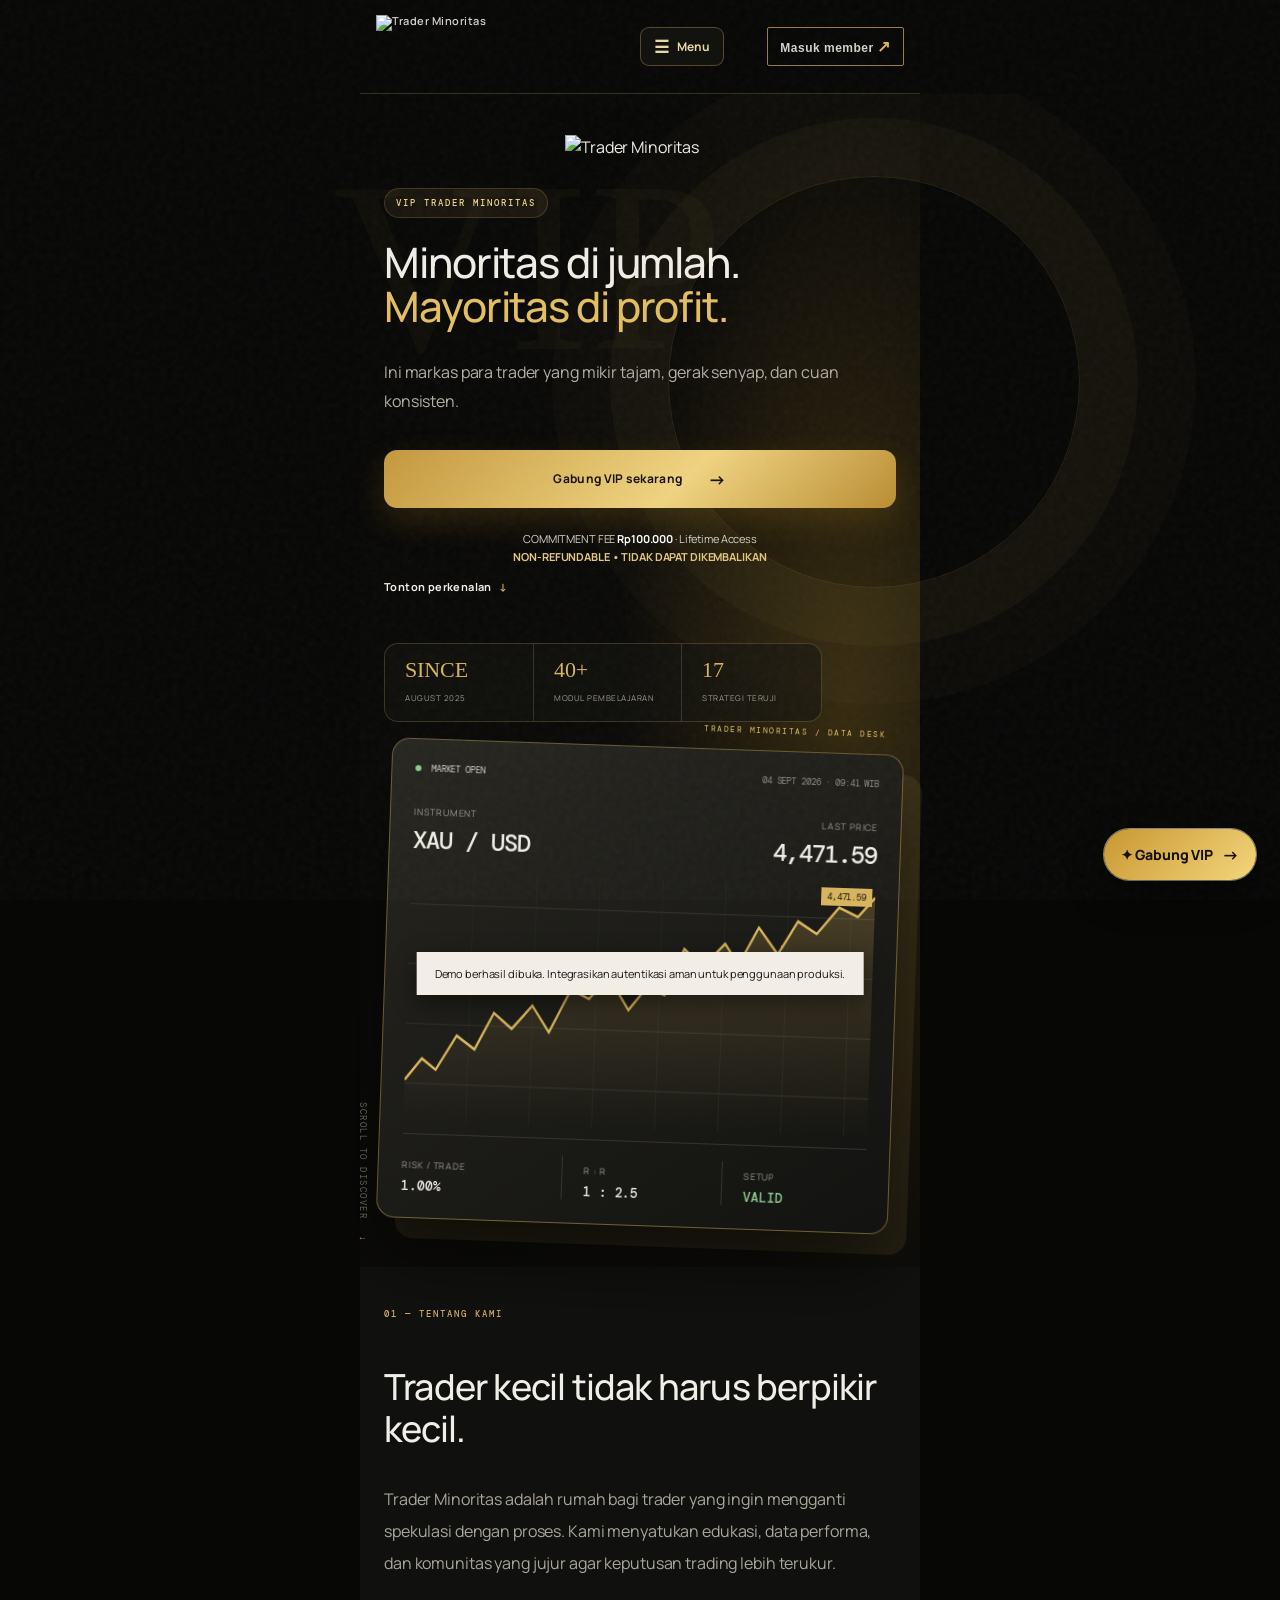
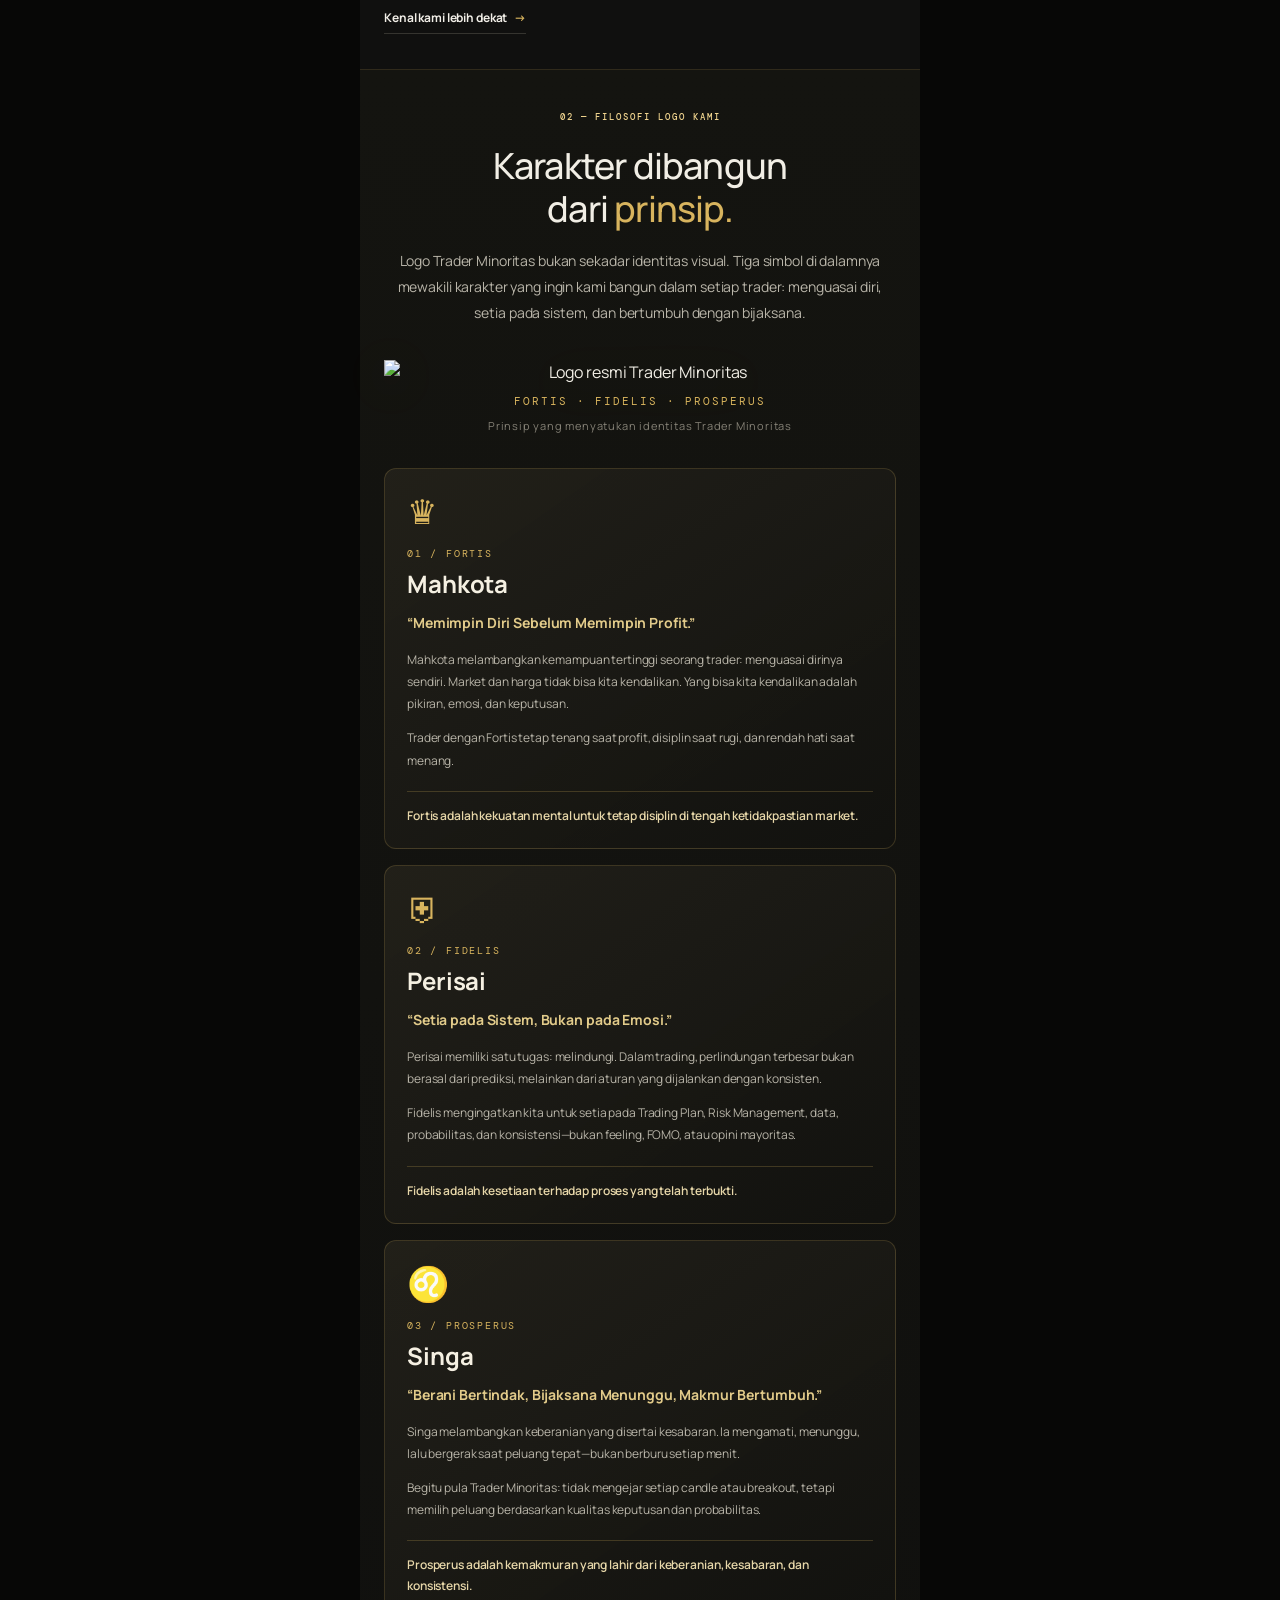
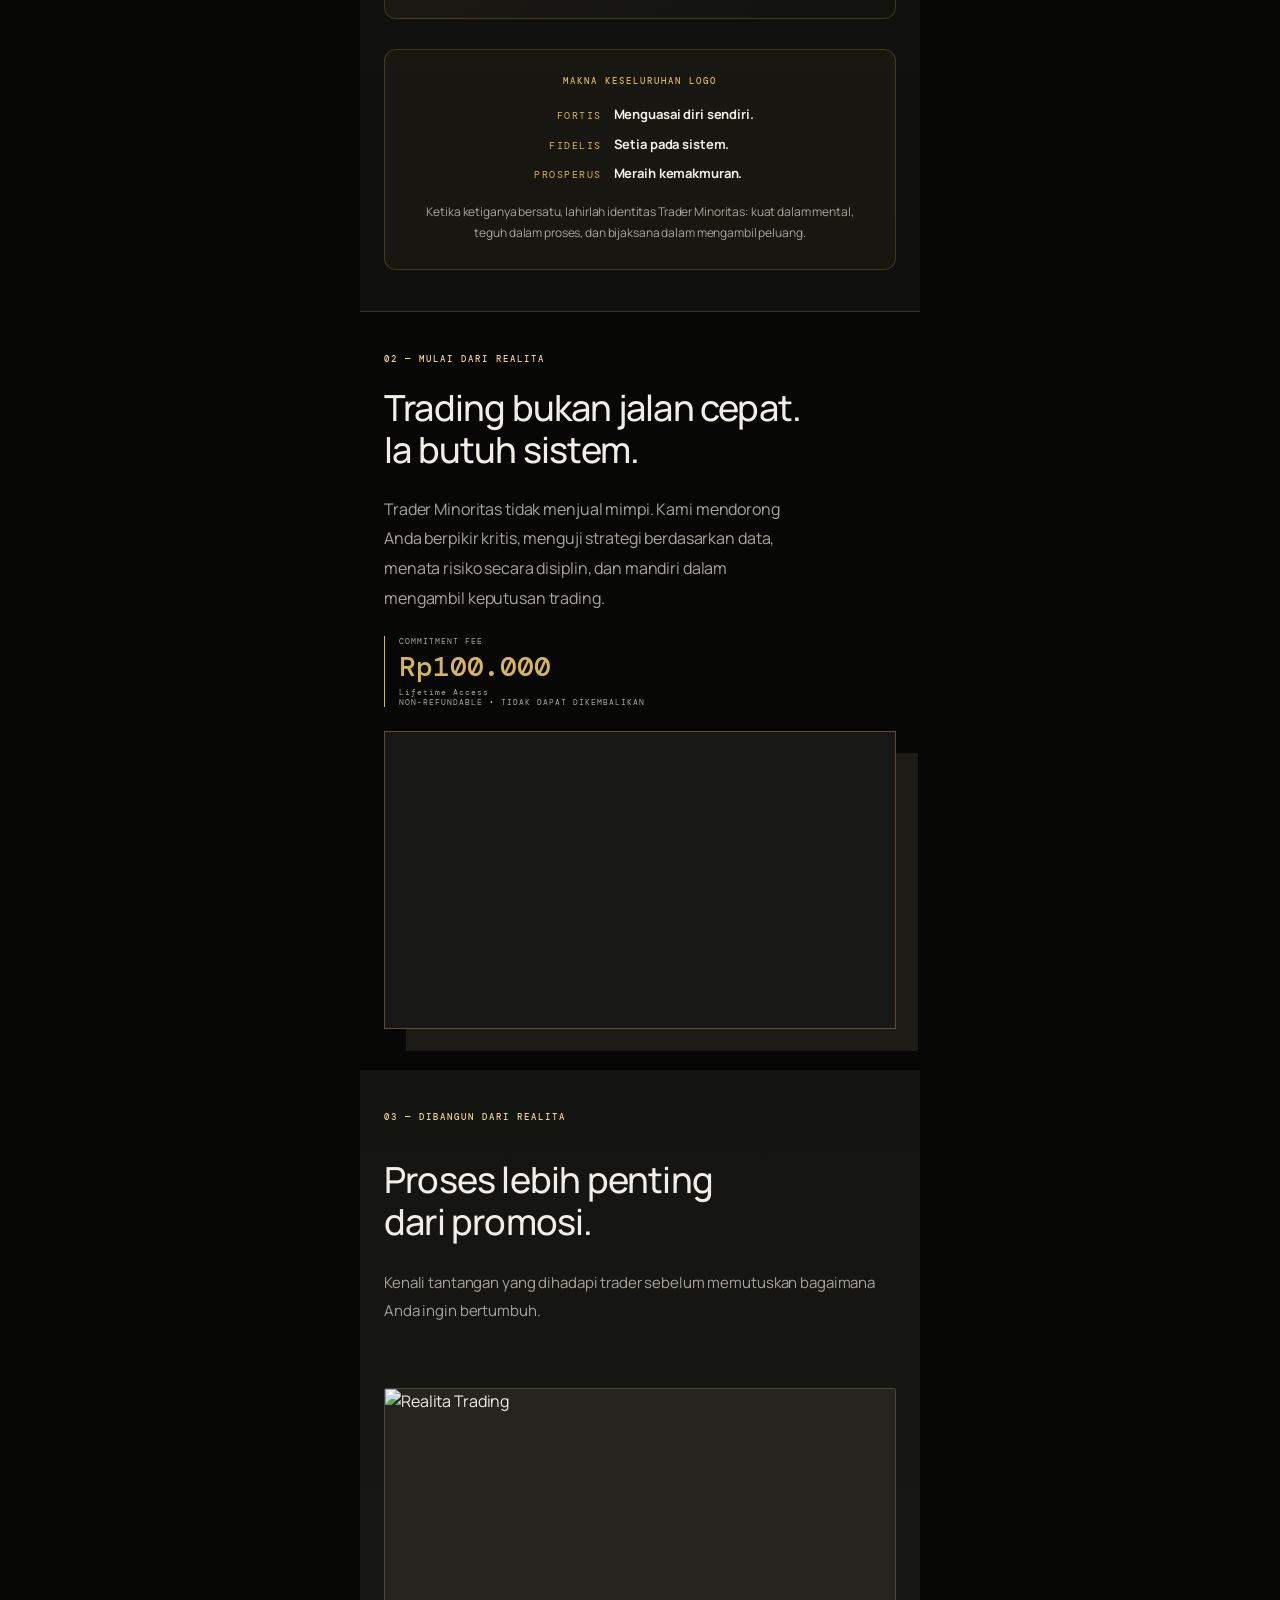
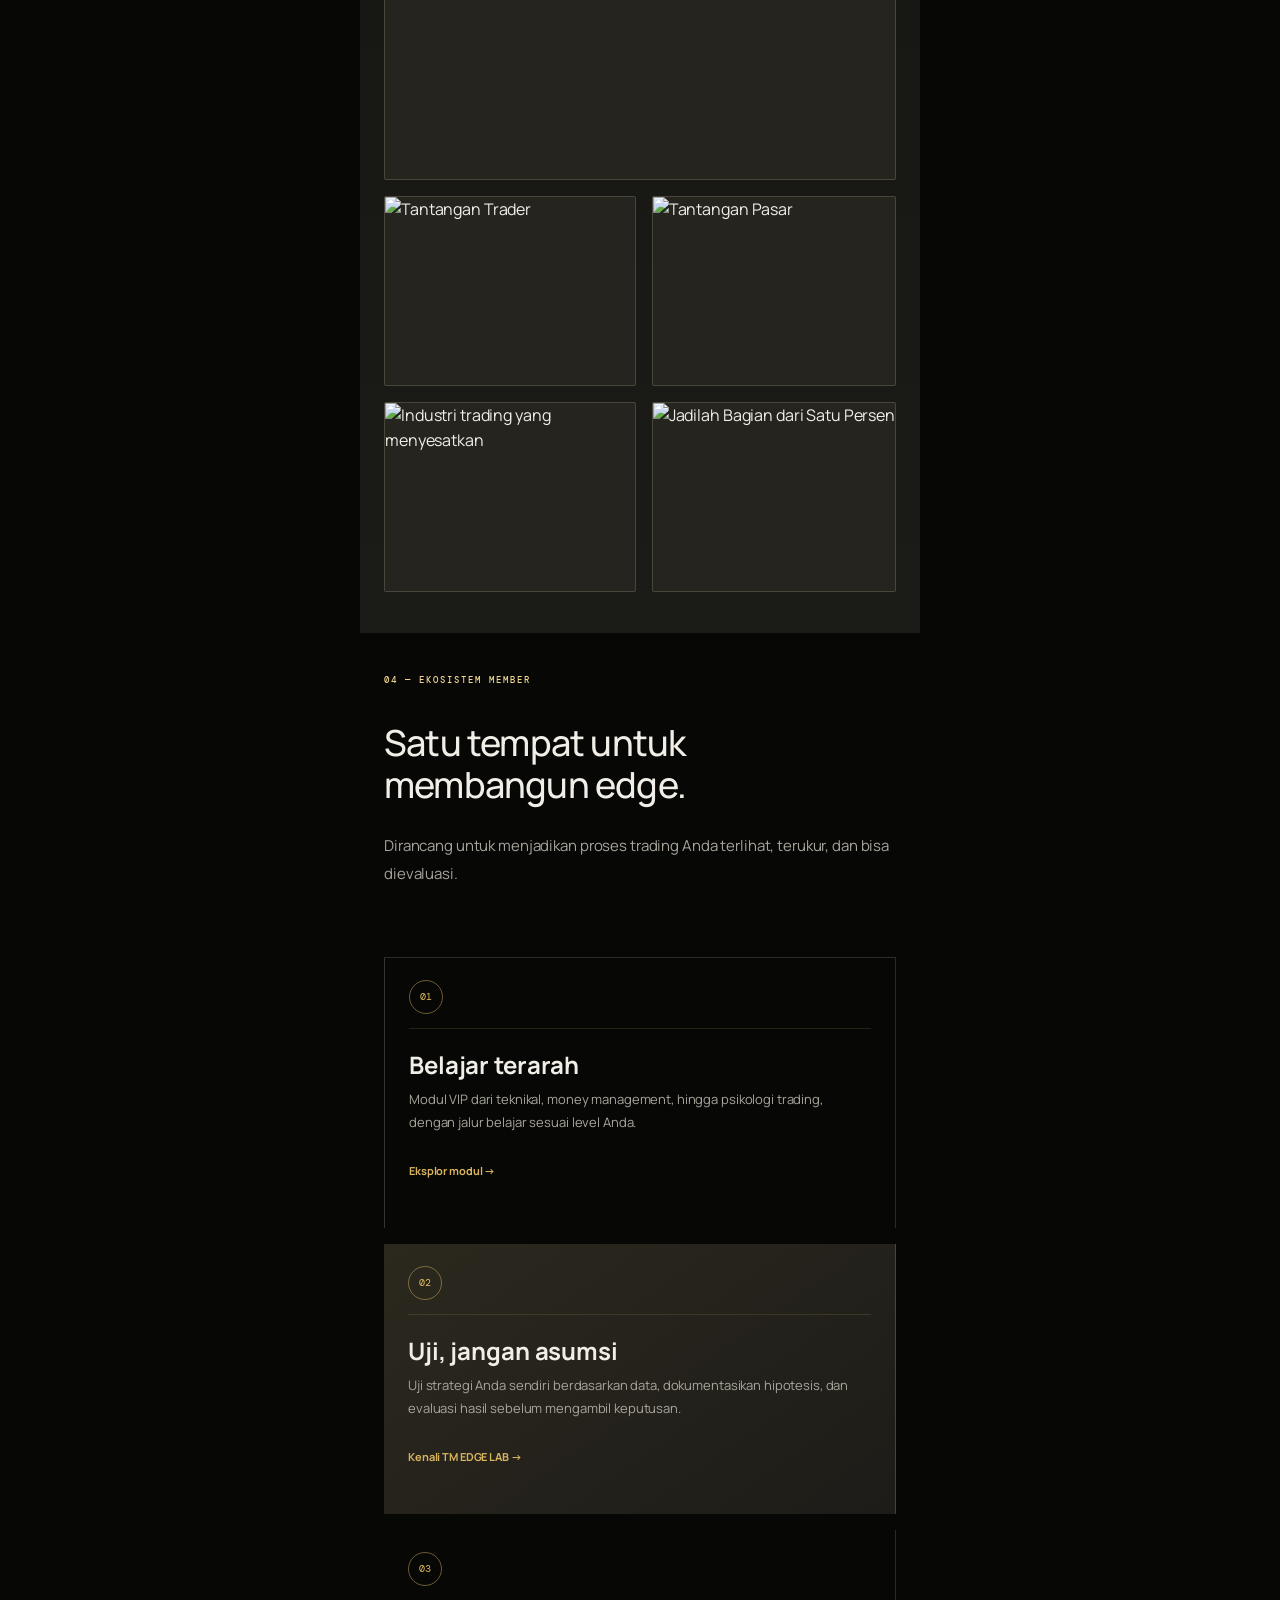
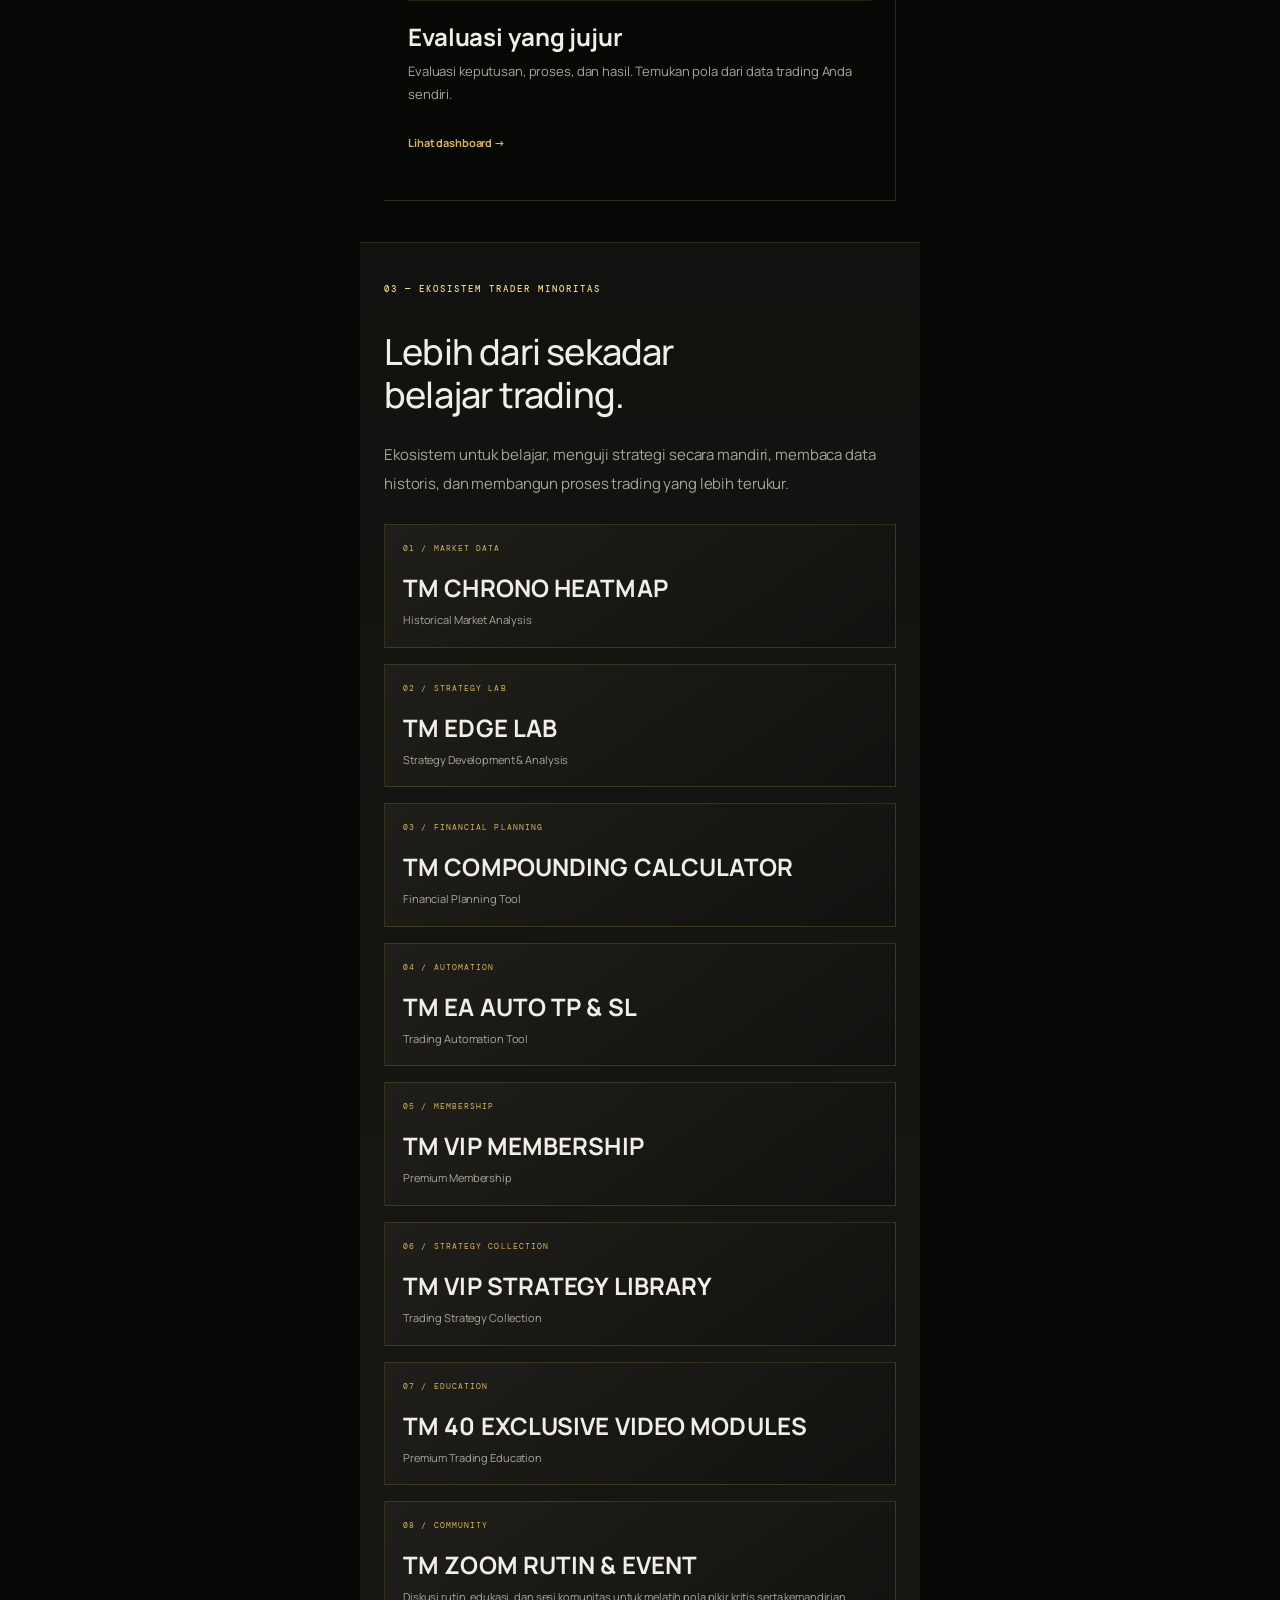
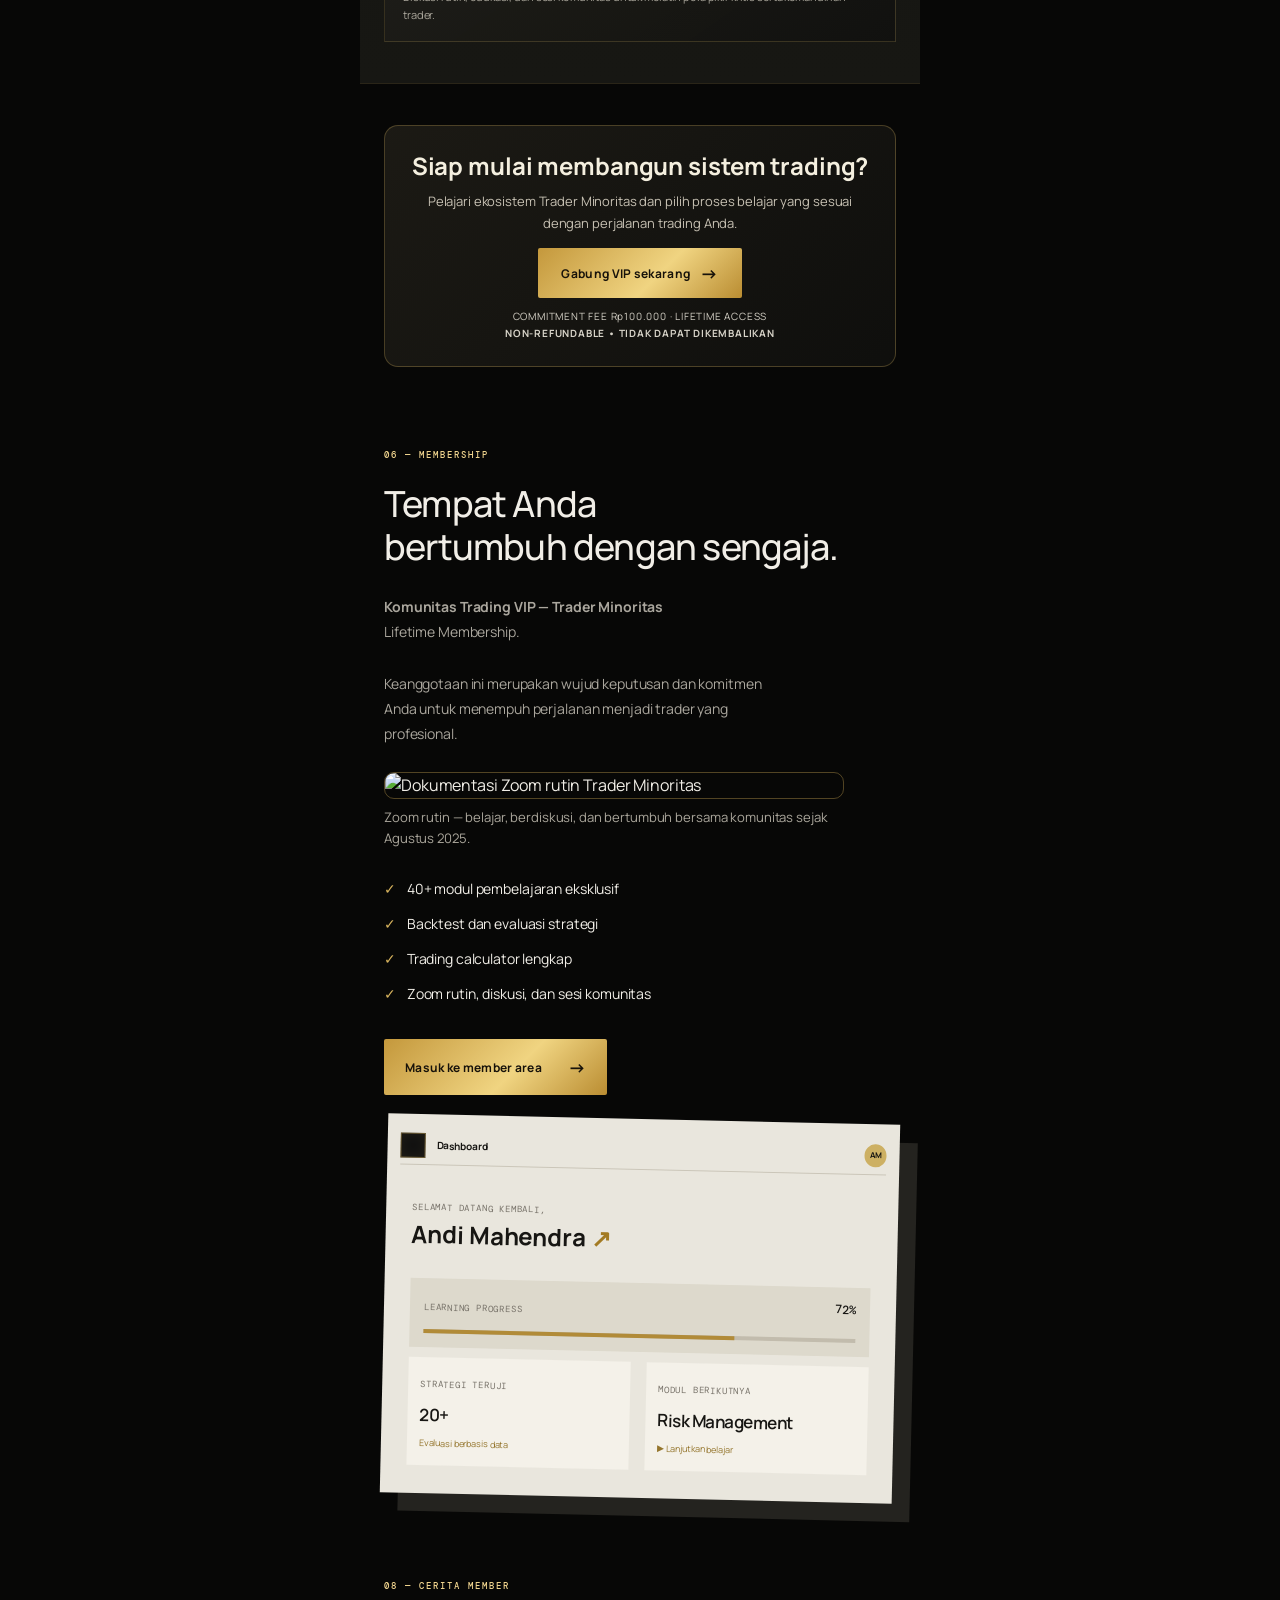
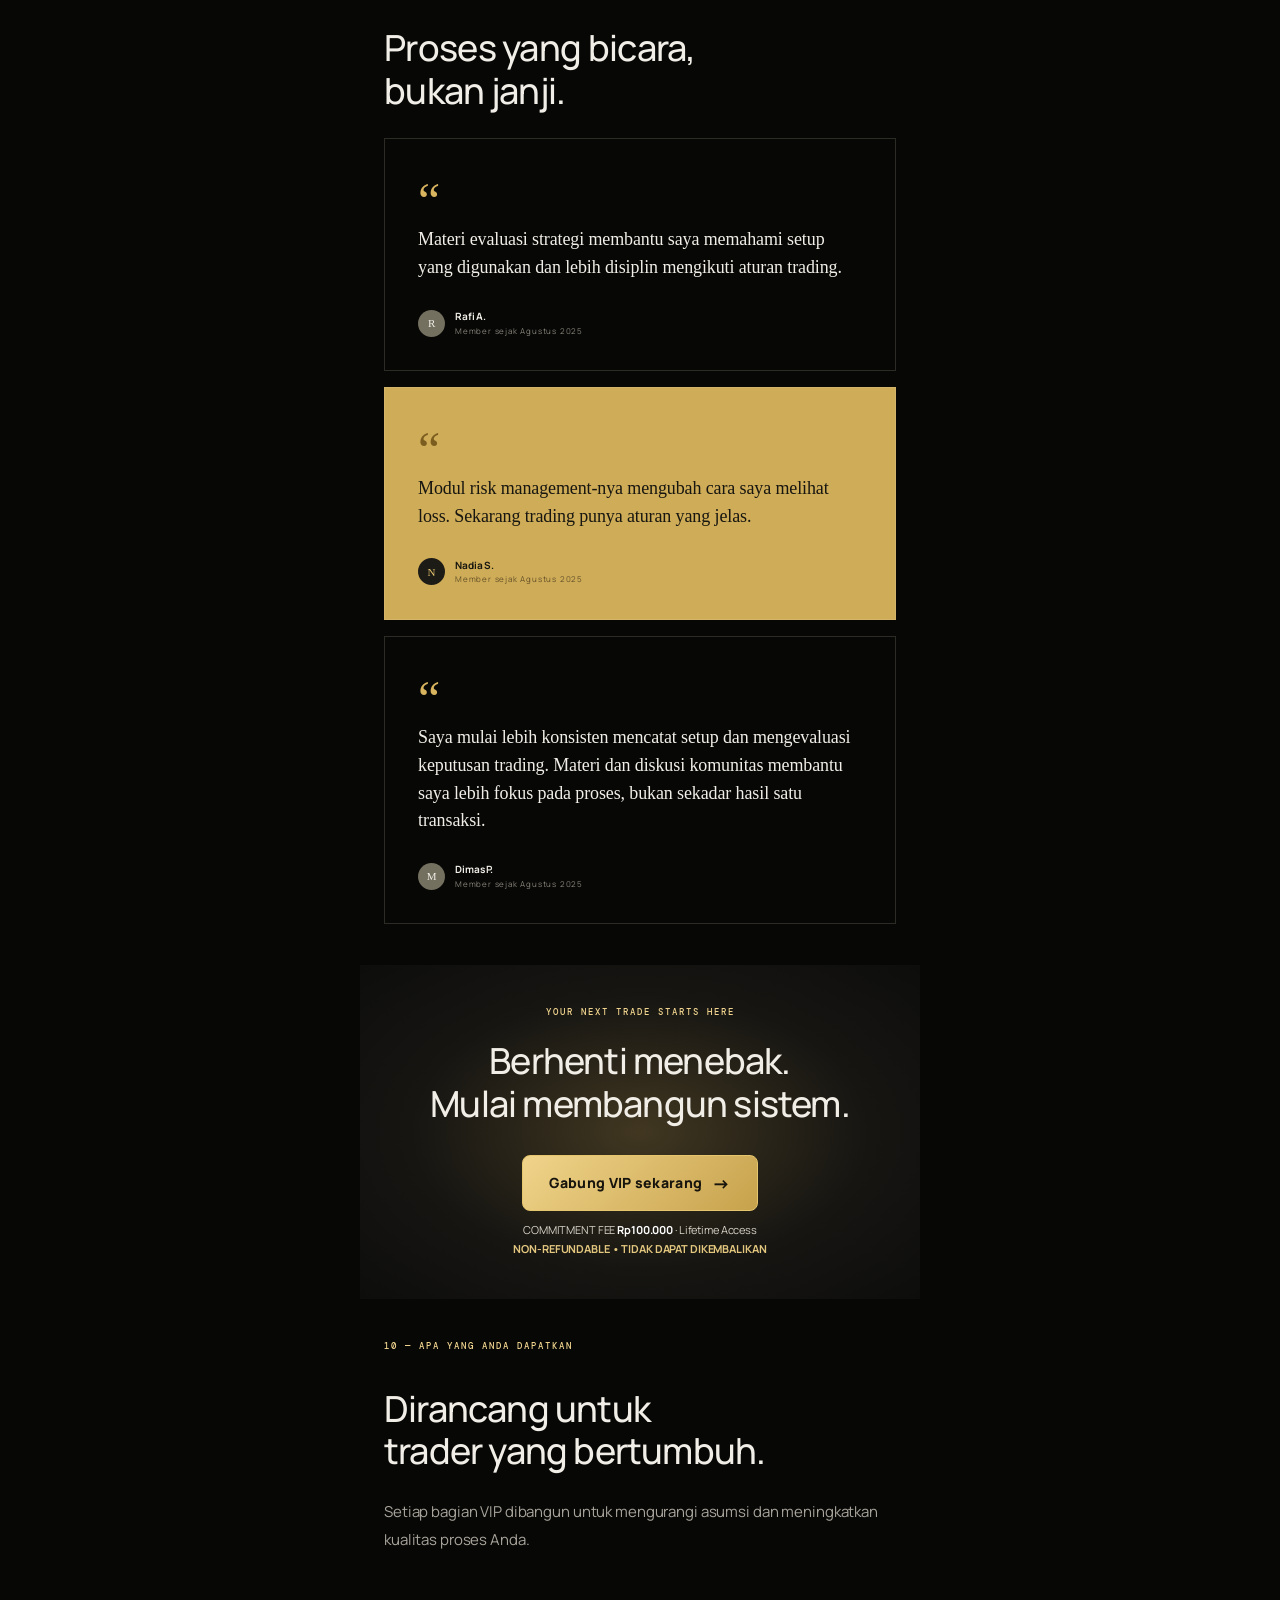
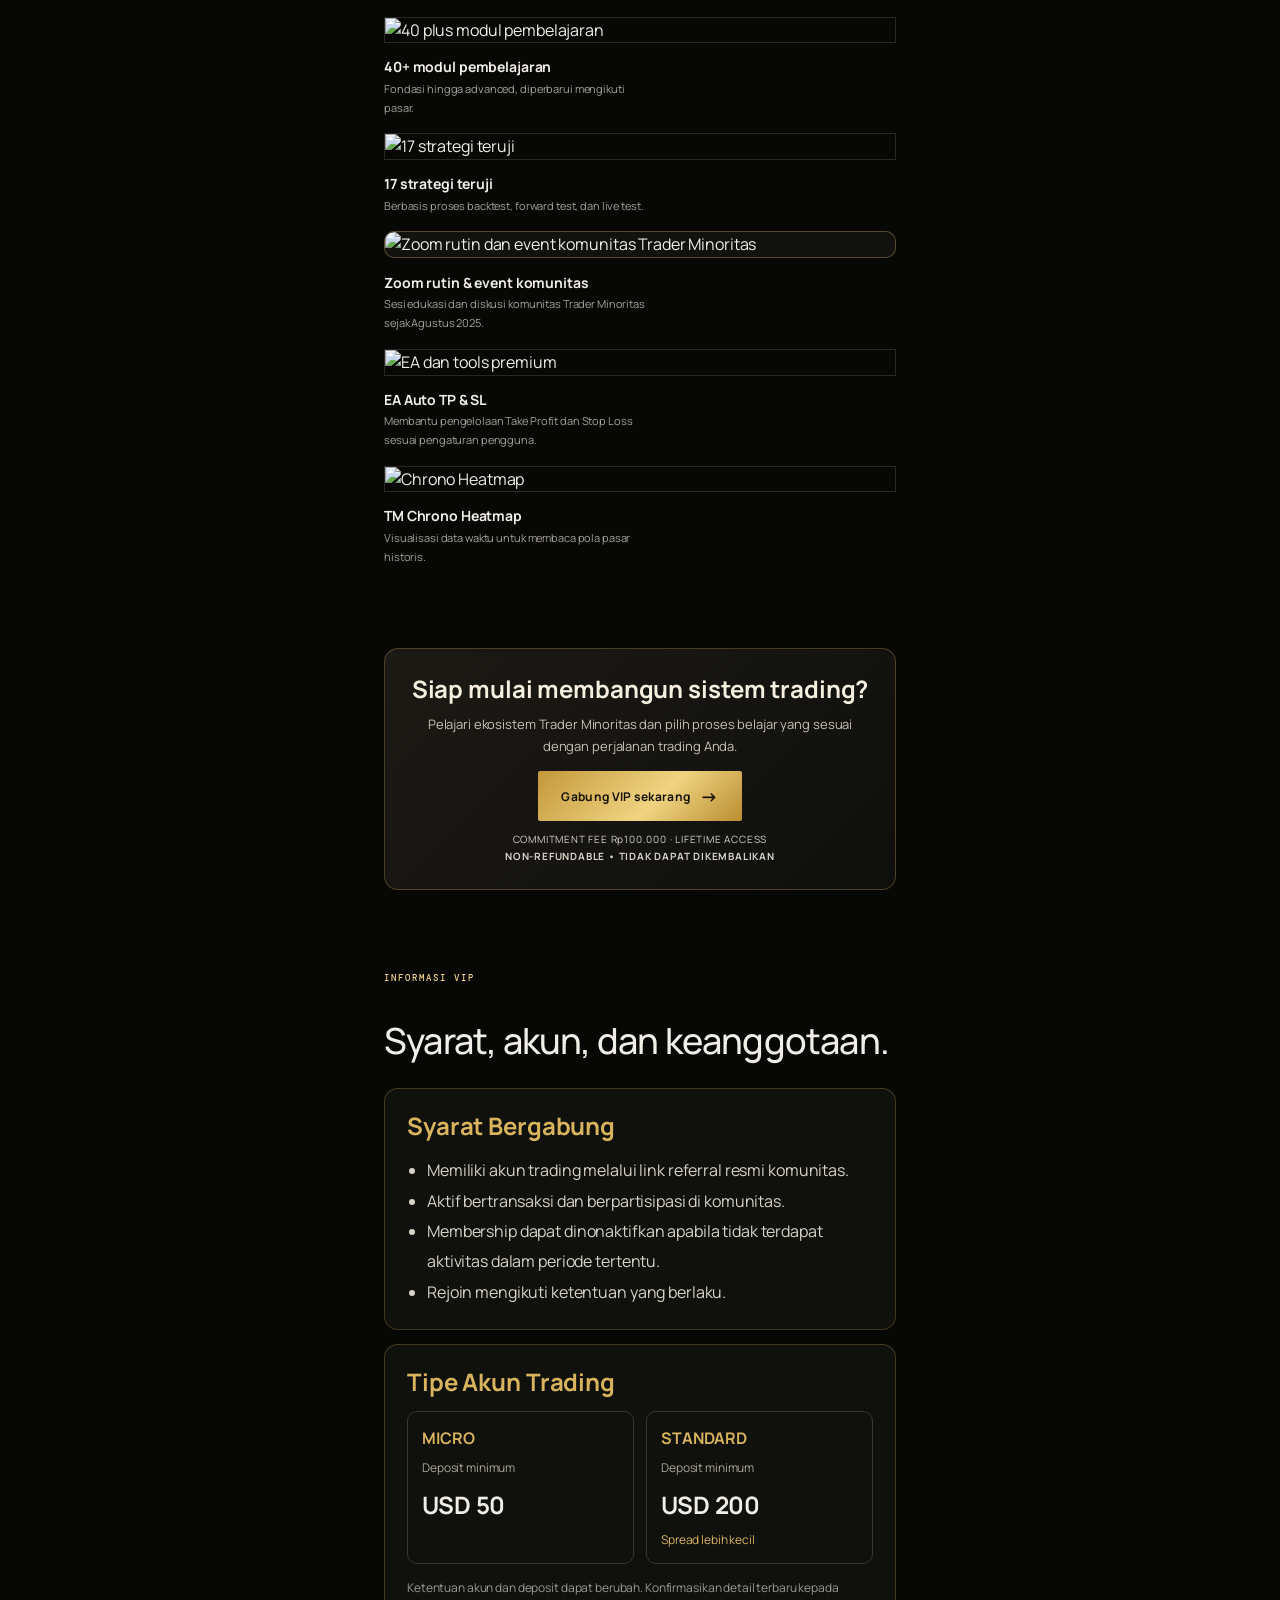
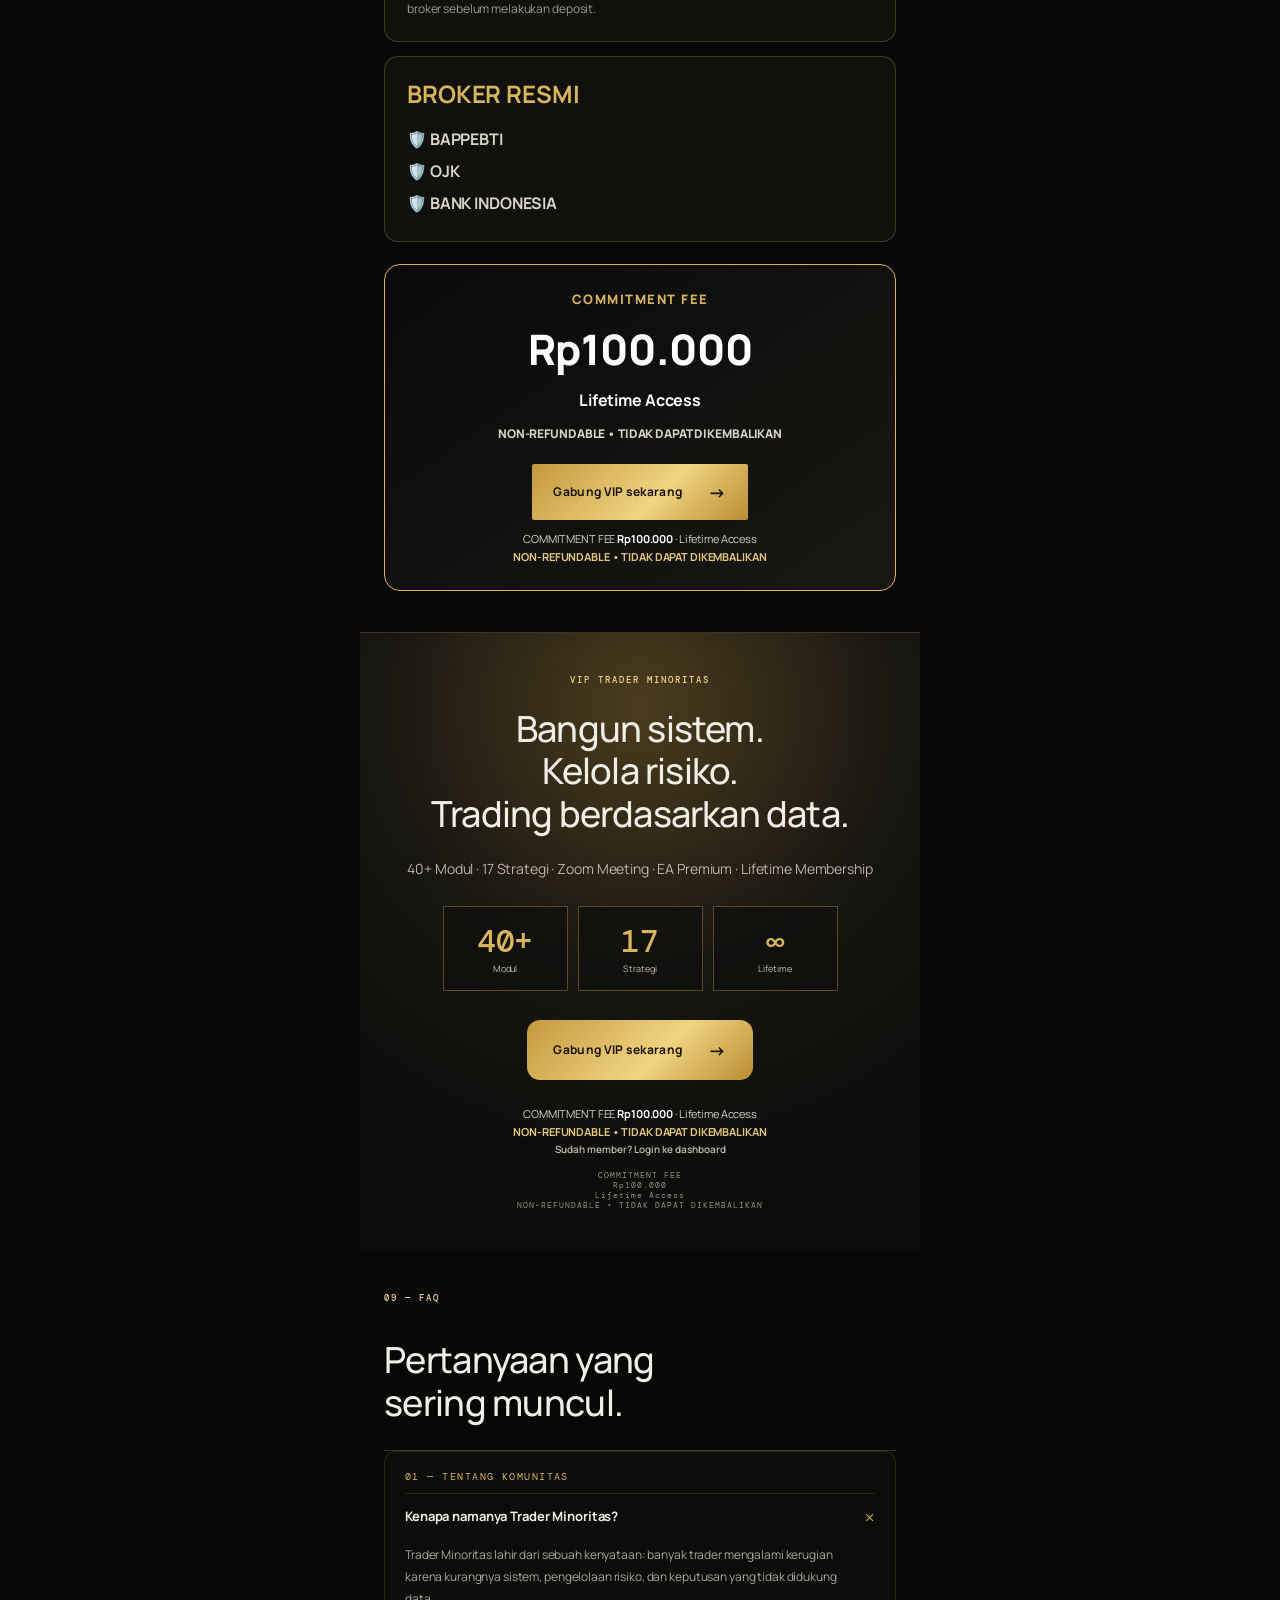
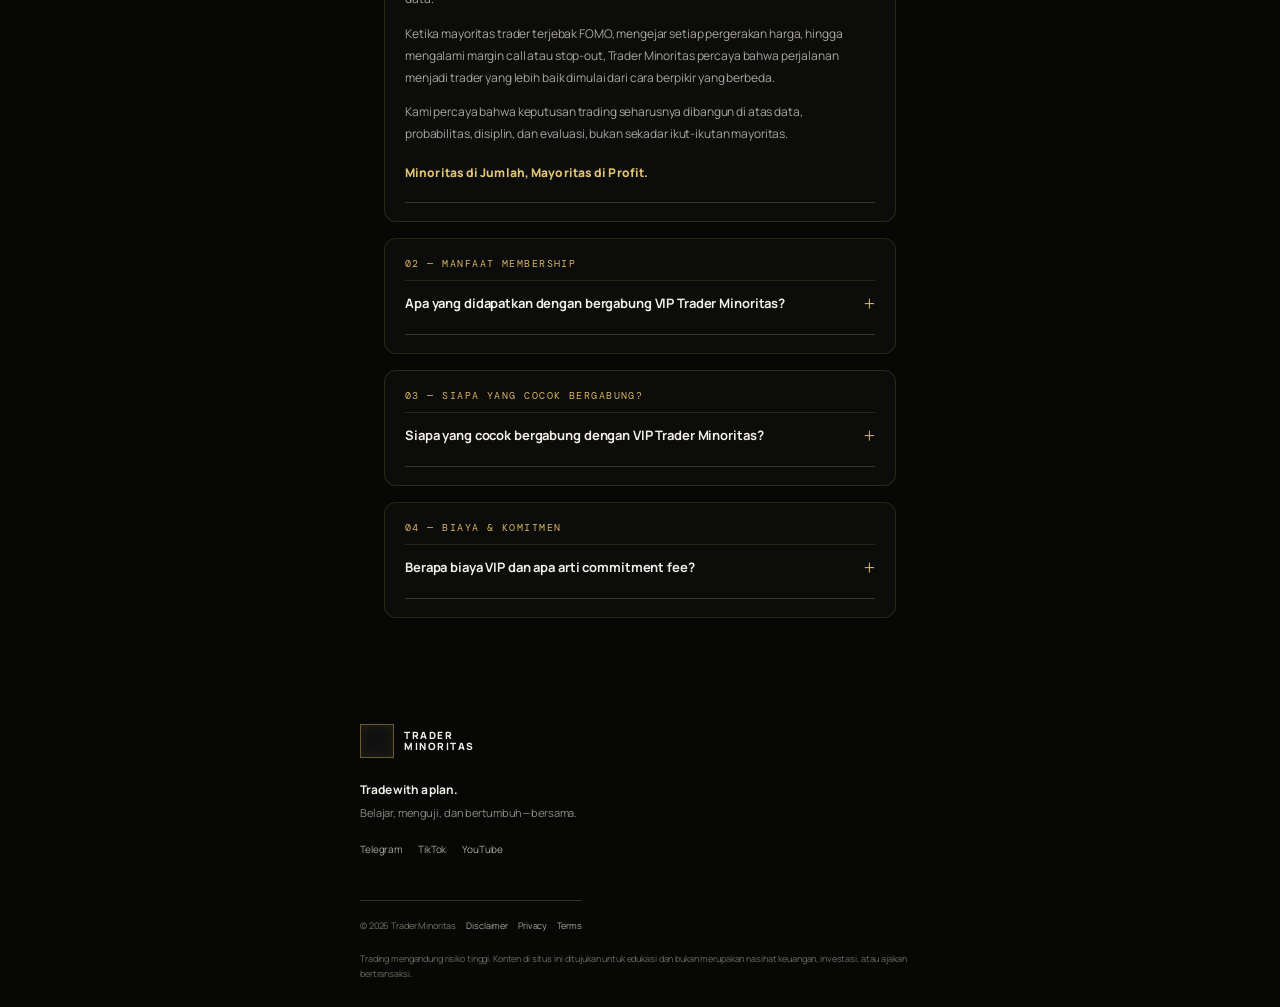
==== commit 70bf49cc: "Add files via upload" ====
--- a/files-pasted-by-the-user-saya/index.html
+++ b/files-pasted-by-the-user-saya/index.html
@@ -326,6 +326,37 @@
 }
 </style>
 
+
+<style id="tm-desktop-vertical-spacing-half">
+/* Desktop only: reduce excessive vertical gaps between page sections by about 50%. */
+@media (min-width: 901px) {
+  main > section,
+  main > .section,
+  main > [class*="section"] {
+    padding-top: clamp(28px, 3.2vw, 54px) !important;
+    padding-bottom: clamp(28px, 3.2vw, 54px) !important;
+  }
+
+  /* Keep deliberate content spacing compact without changing mobile layout. */
+  main > section + section,
+  main > .section + .section,
+  main > [class*="section"] + [class*="section"] {
+    margin-top: 0 !important;
+  }
+
+  main > section .section-head,
+  main > .section .section-head,
+  main > [class*="section"] .section-head {
+    margin-bottom: clamp(18px, 2vw, 28px) !important;
+  }
+
+  .tm-products {
+    padding-top: clamp(28px, 3.2vw, 54px) !important;
+    padding-bottom: clamp(28px, 3.2vw, 54px) !important;
+  }
+}
+</style>
+
 </head>
 
 <body>
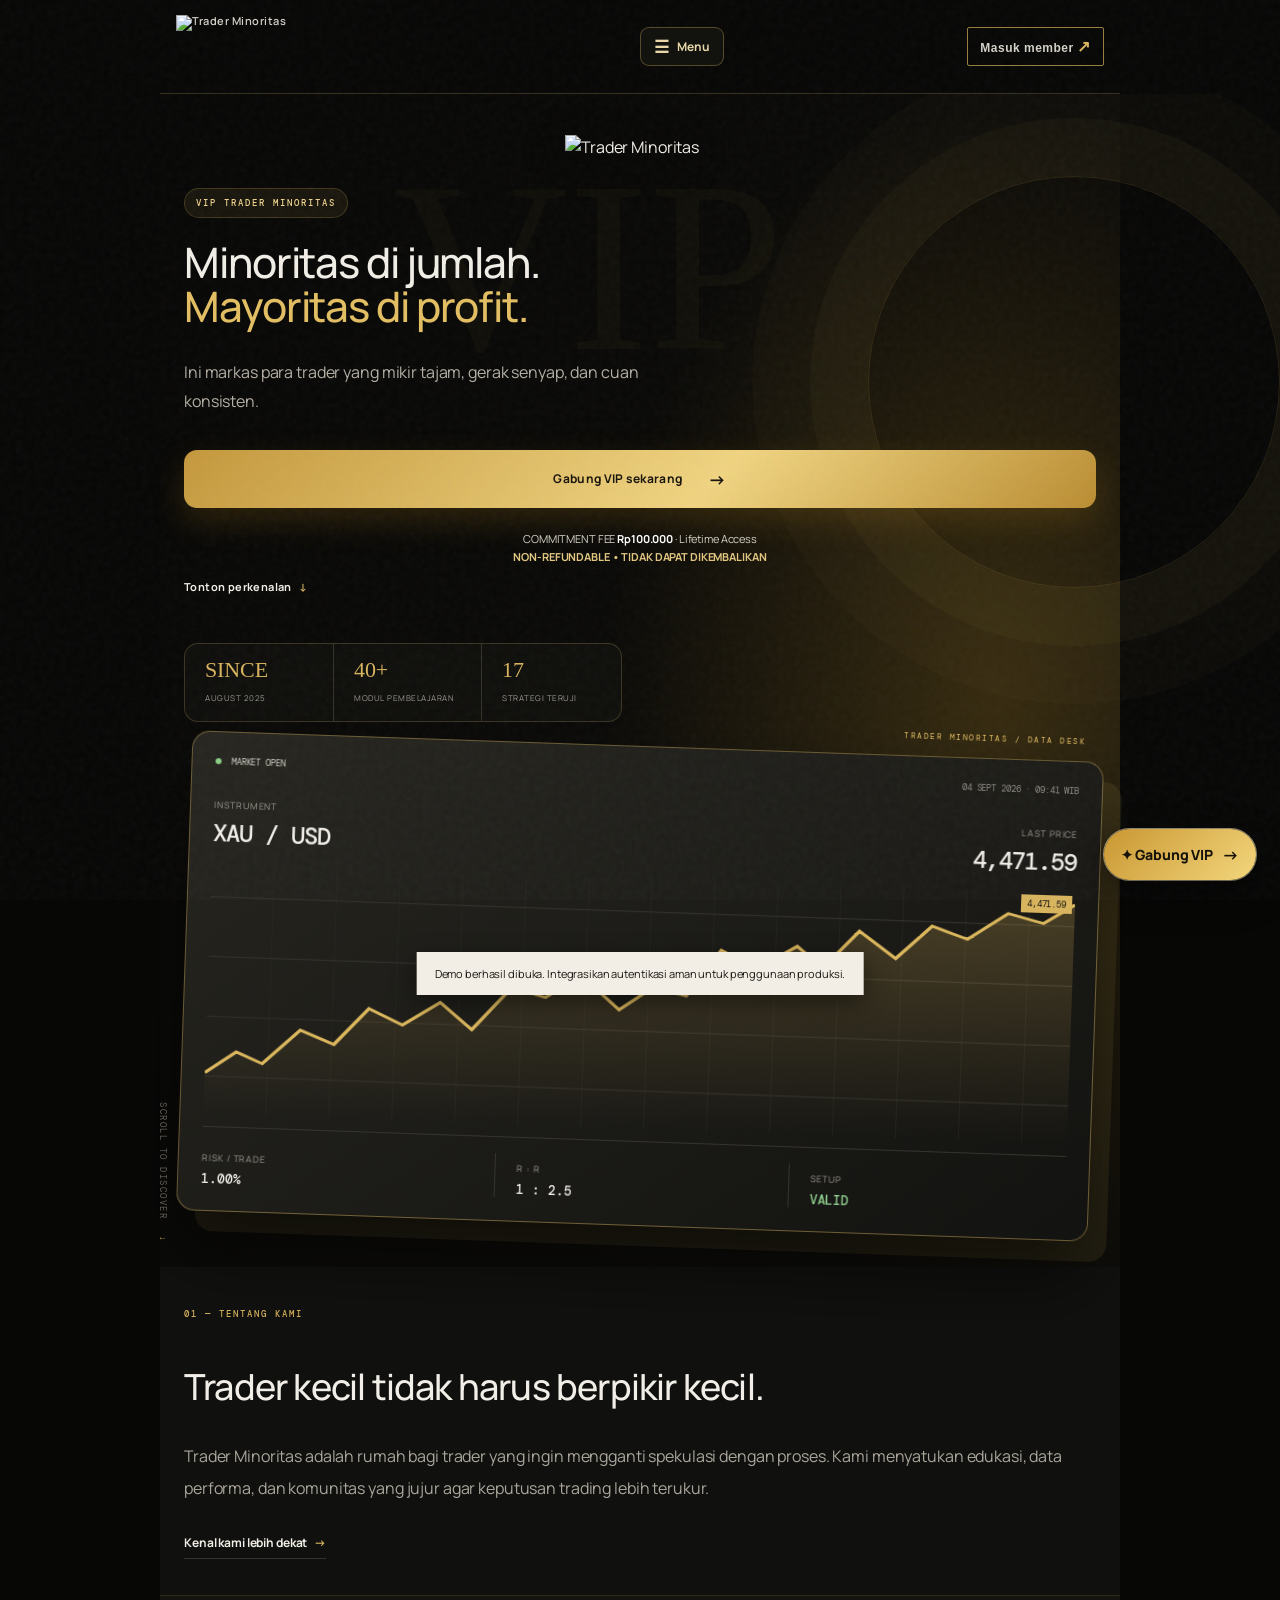
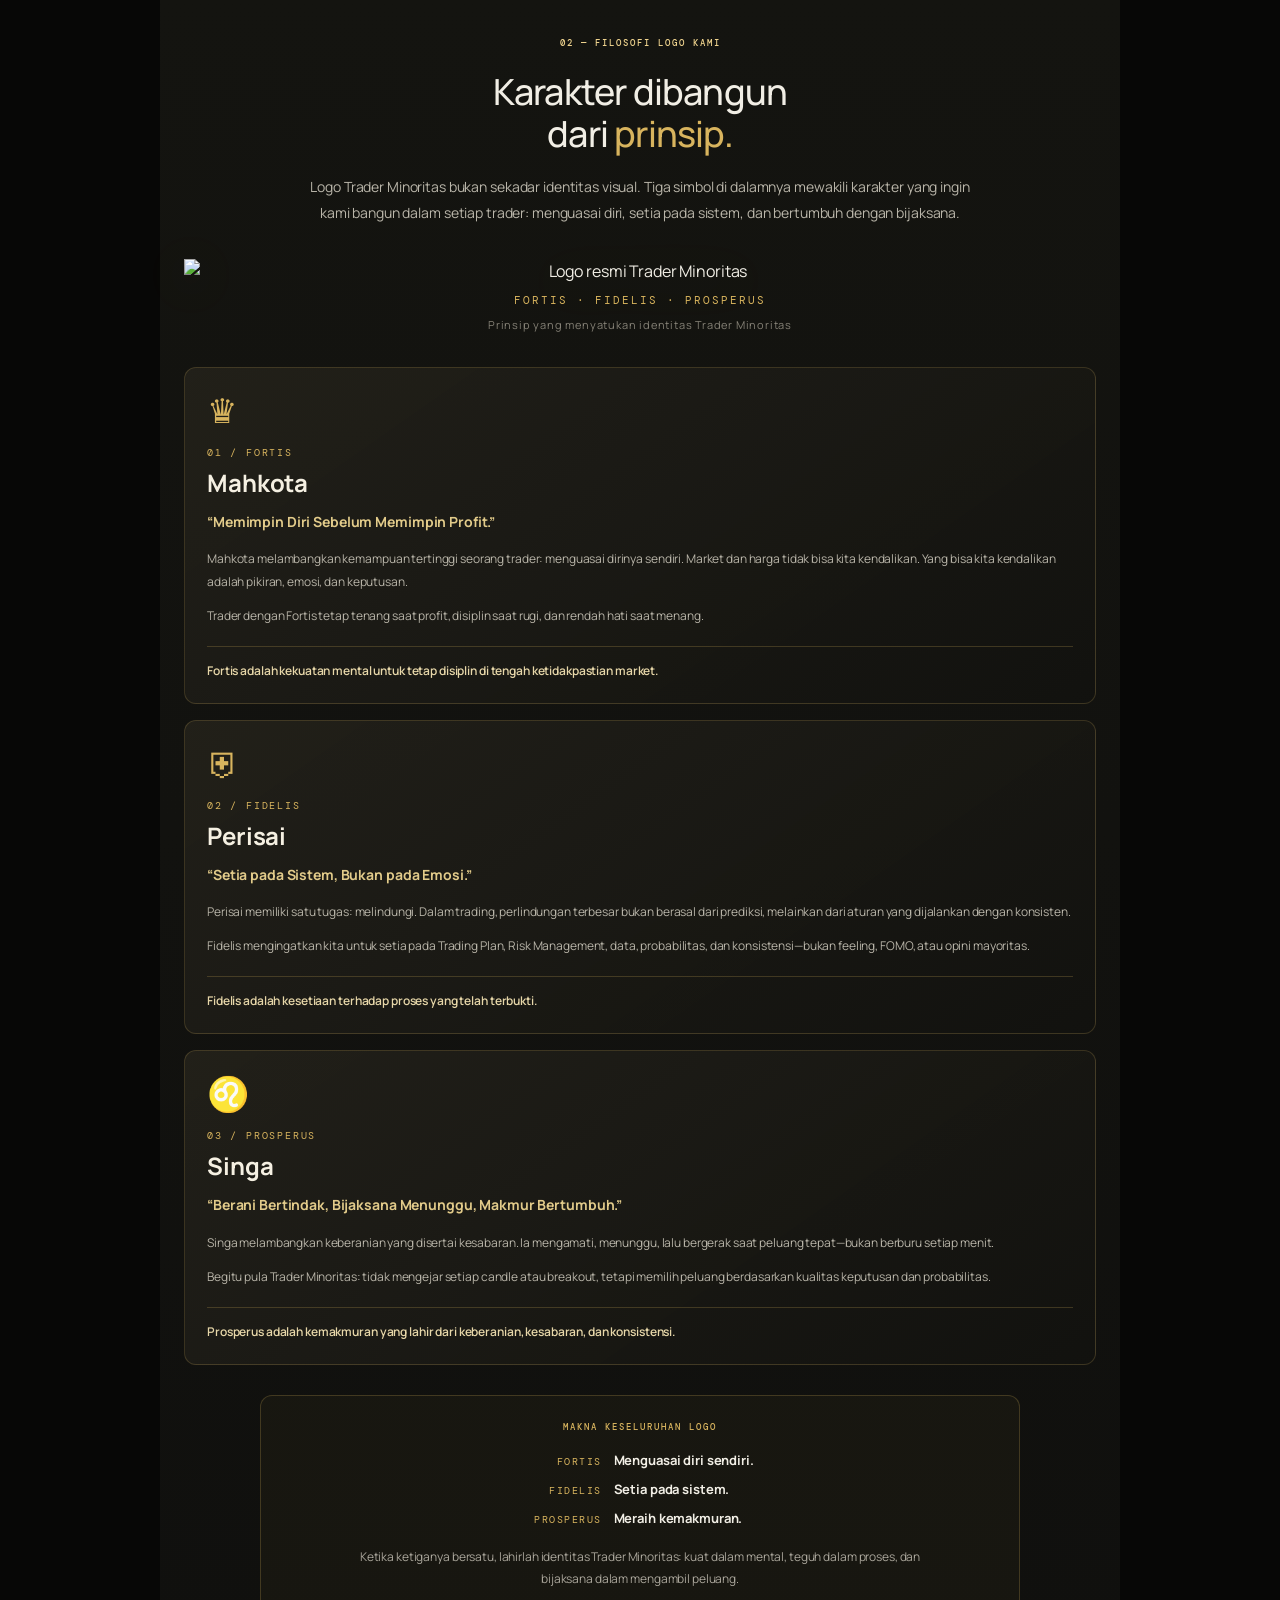
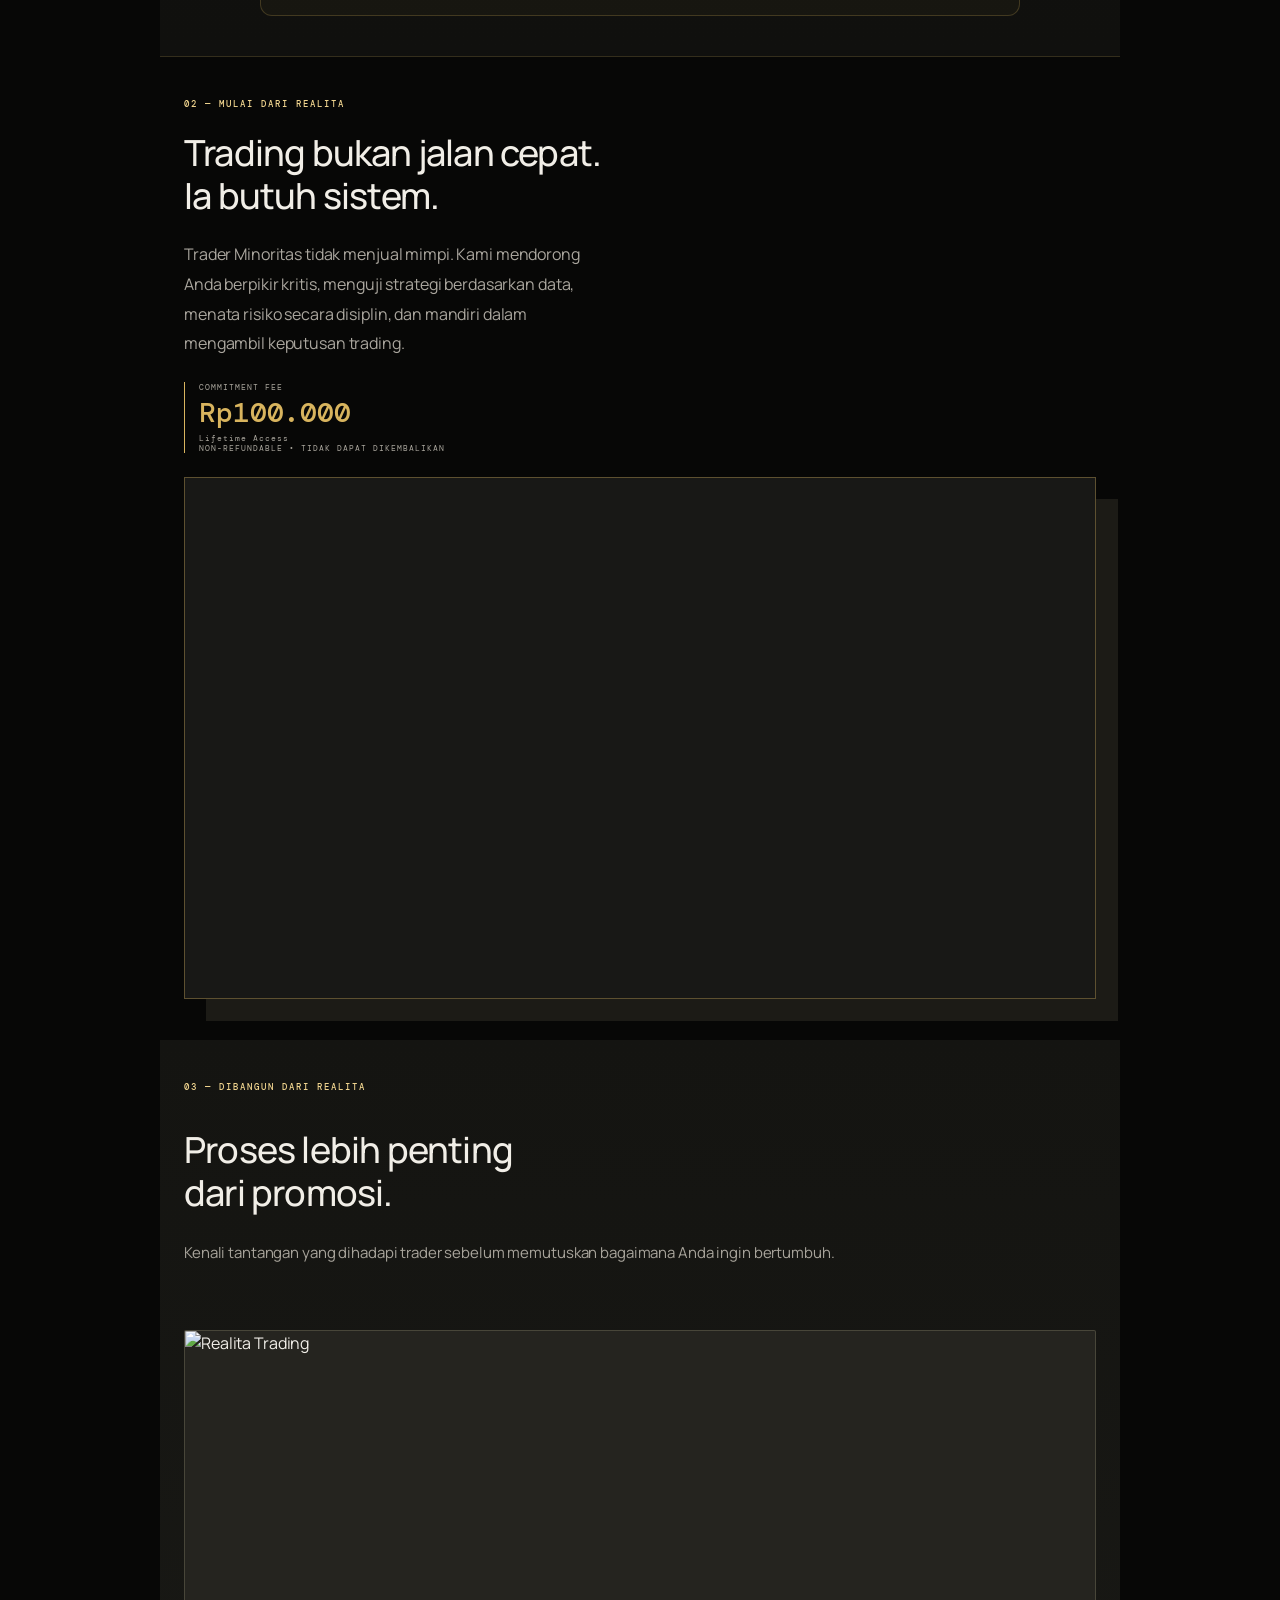
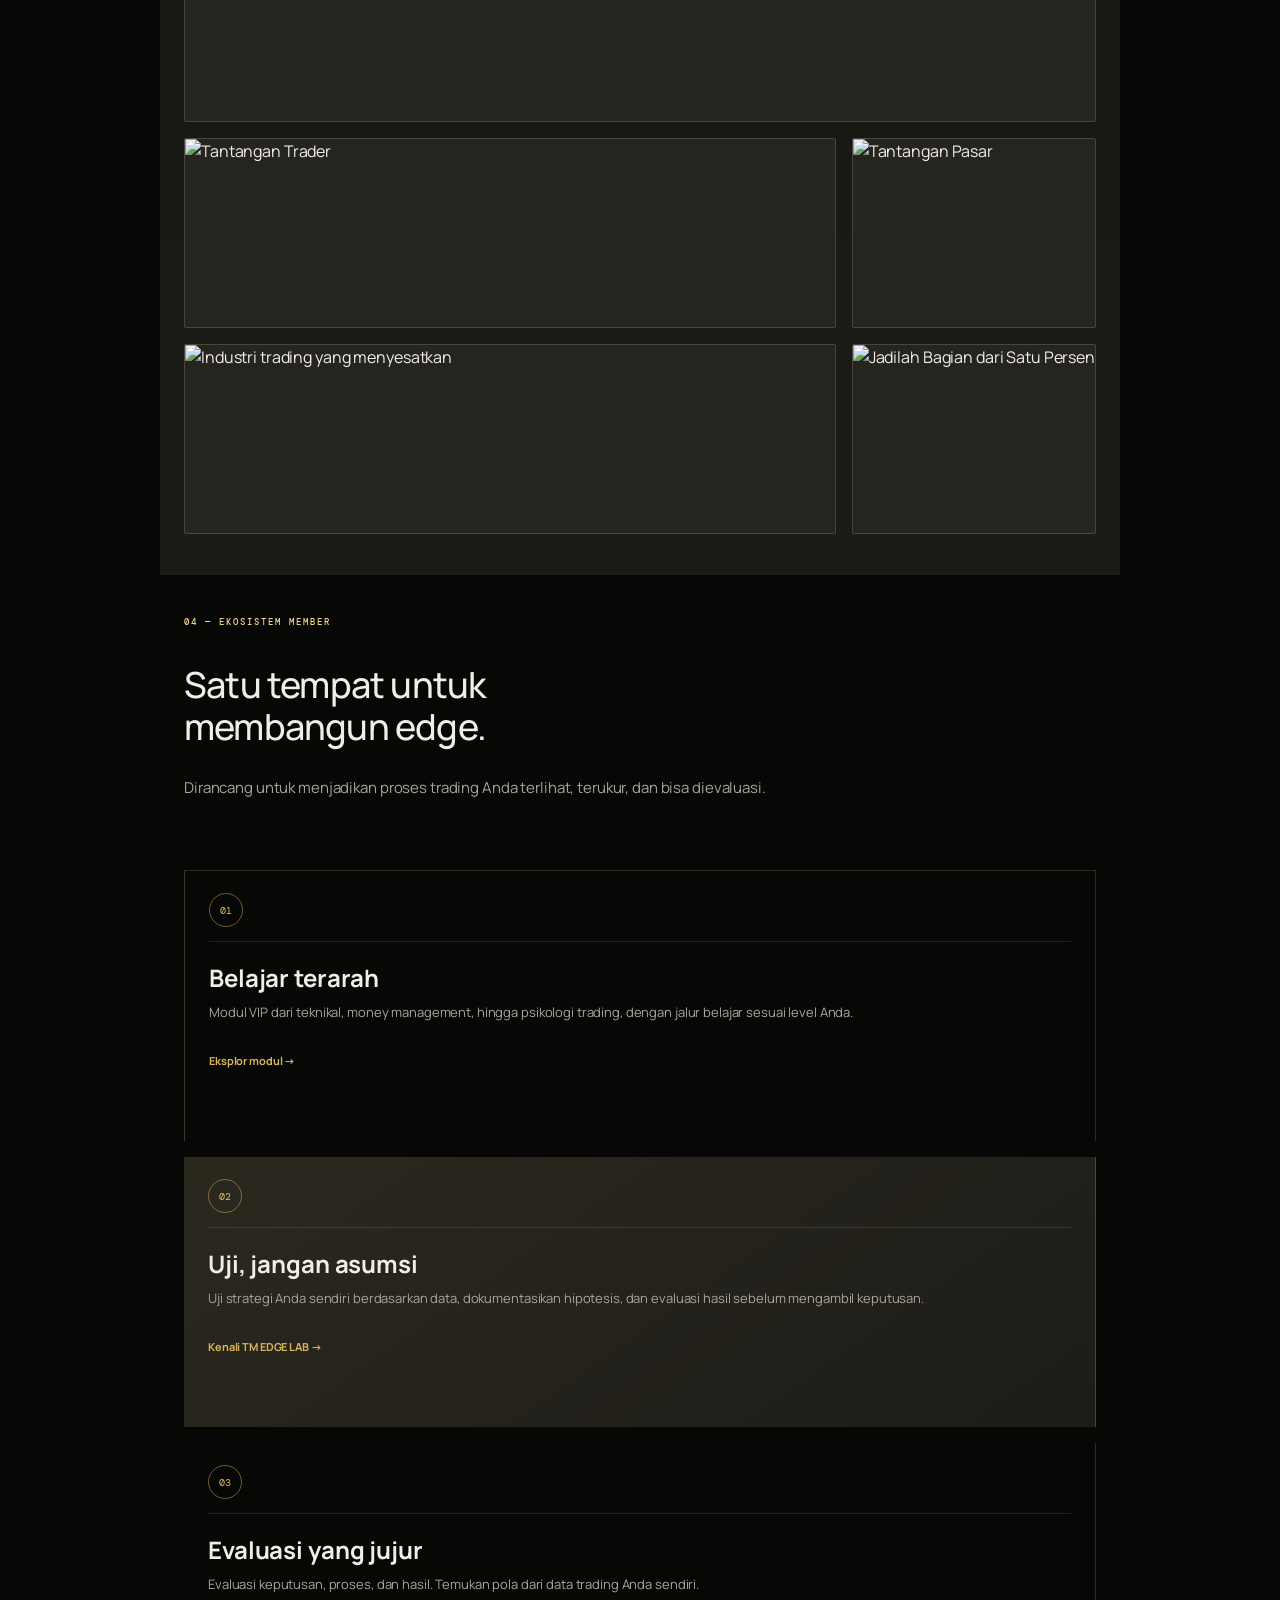
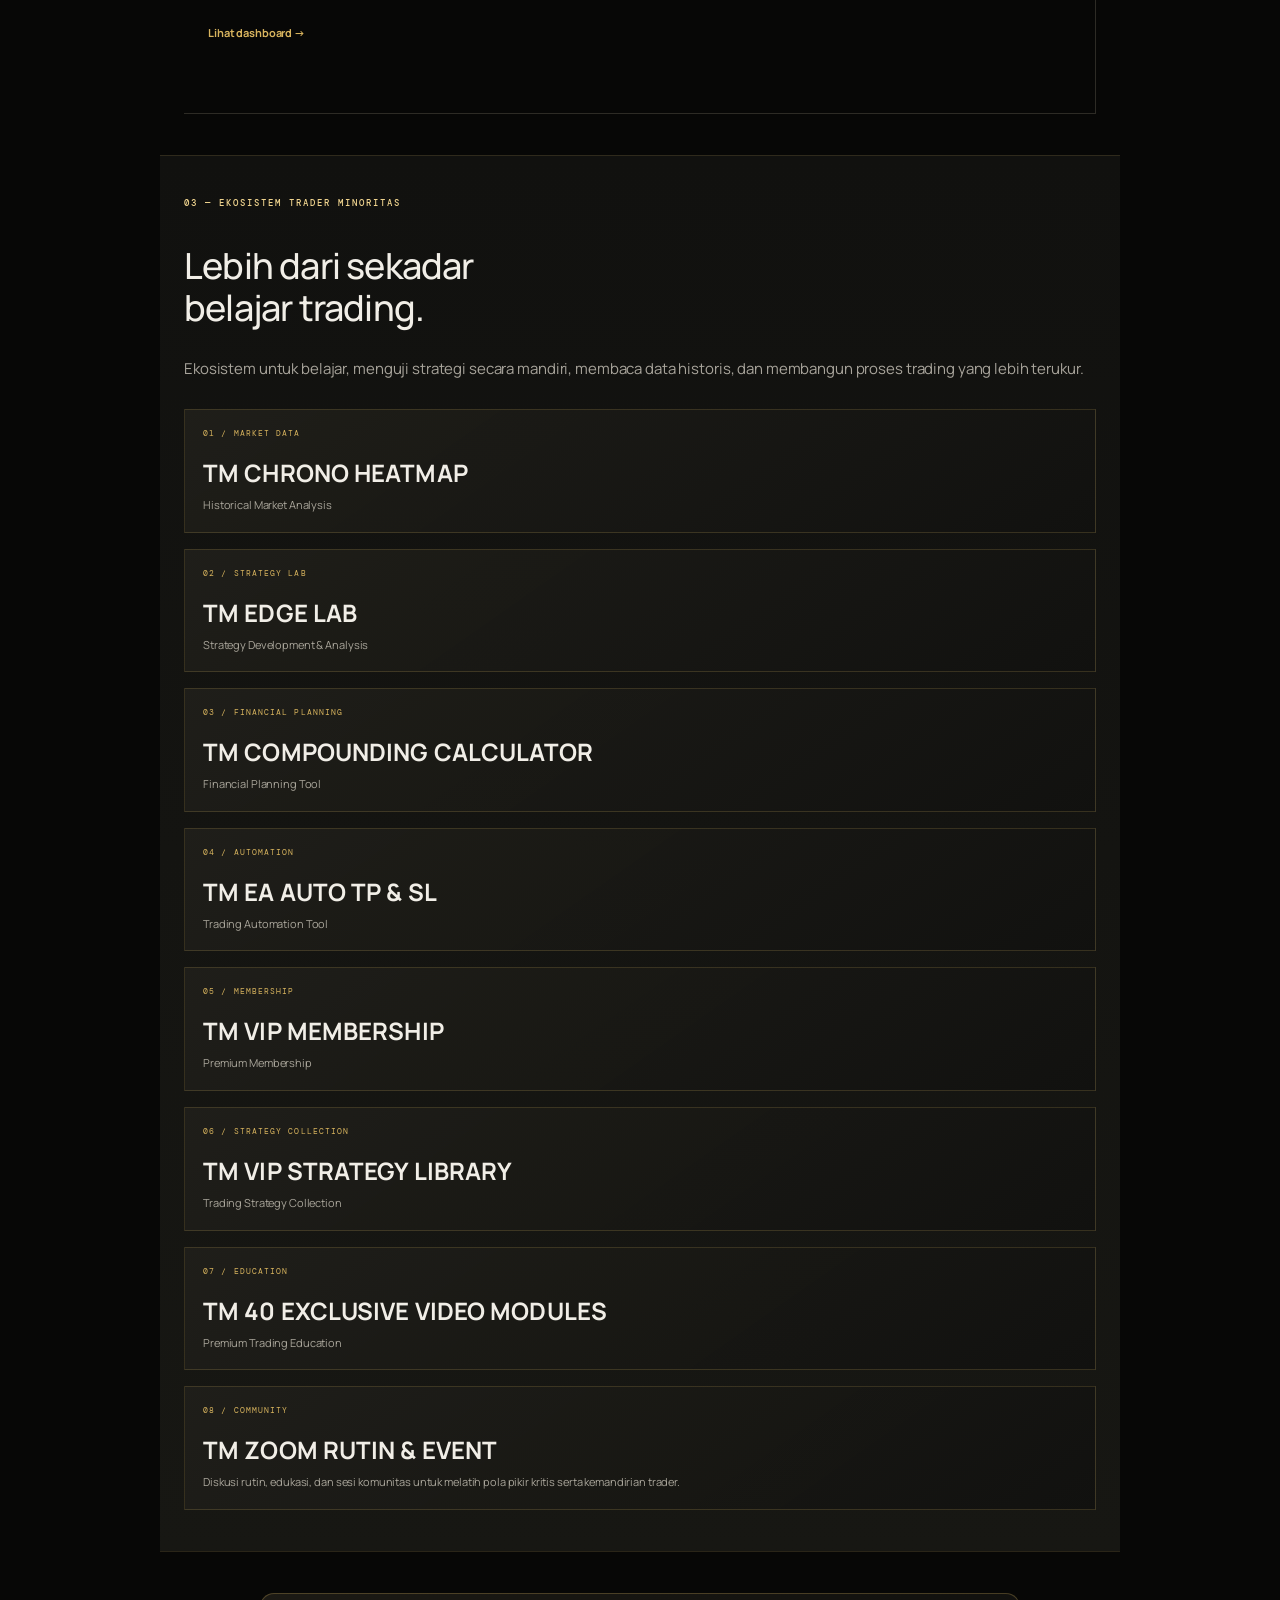
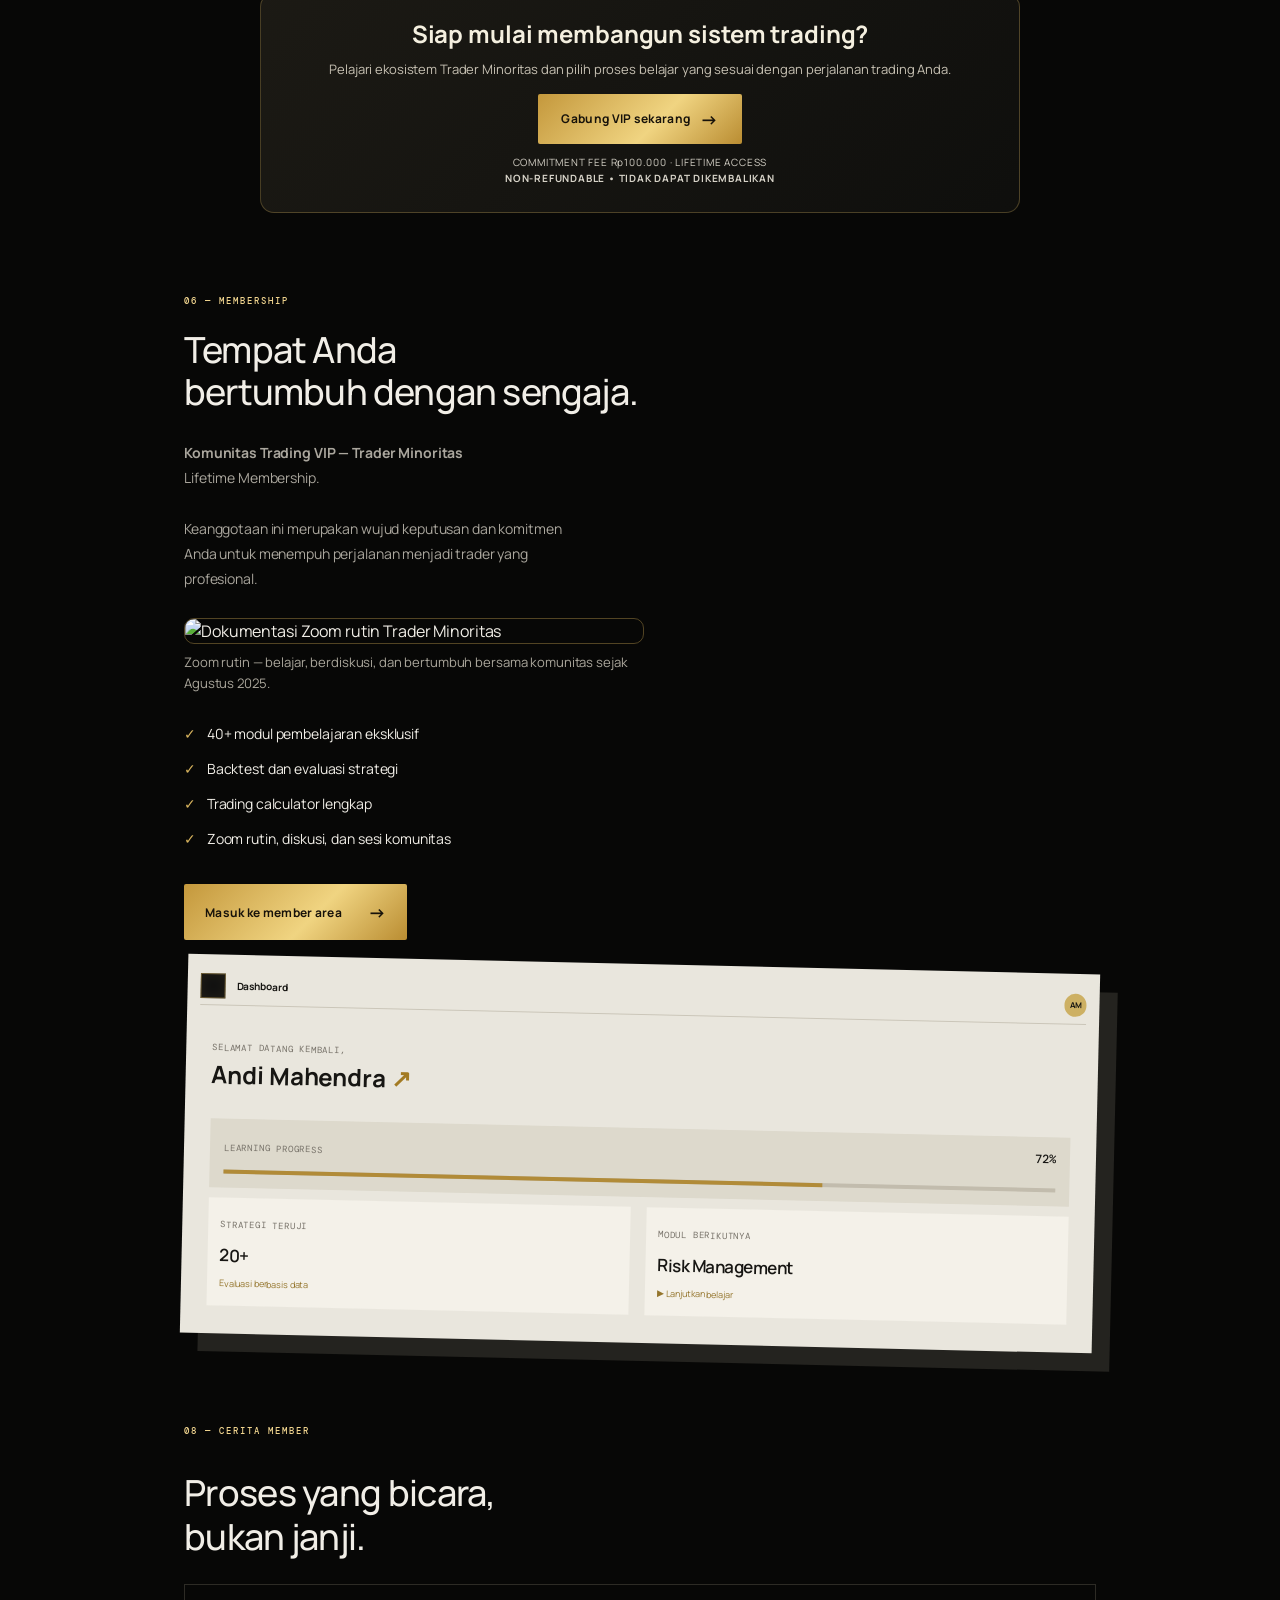
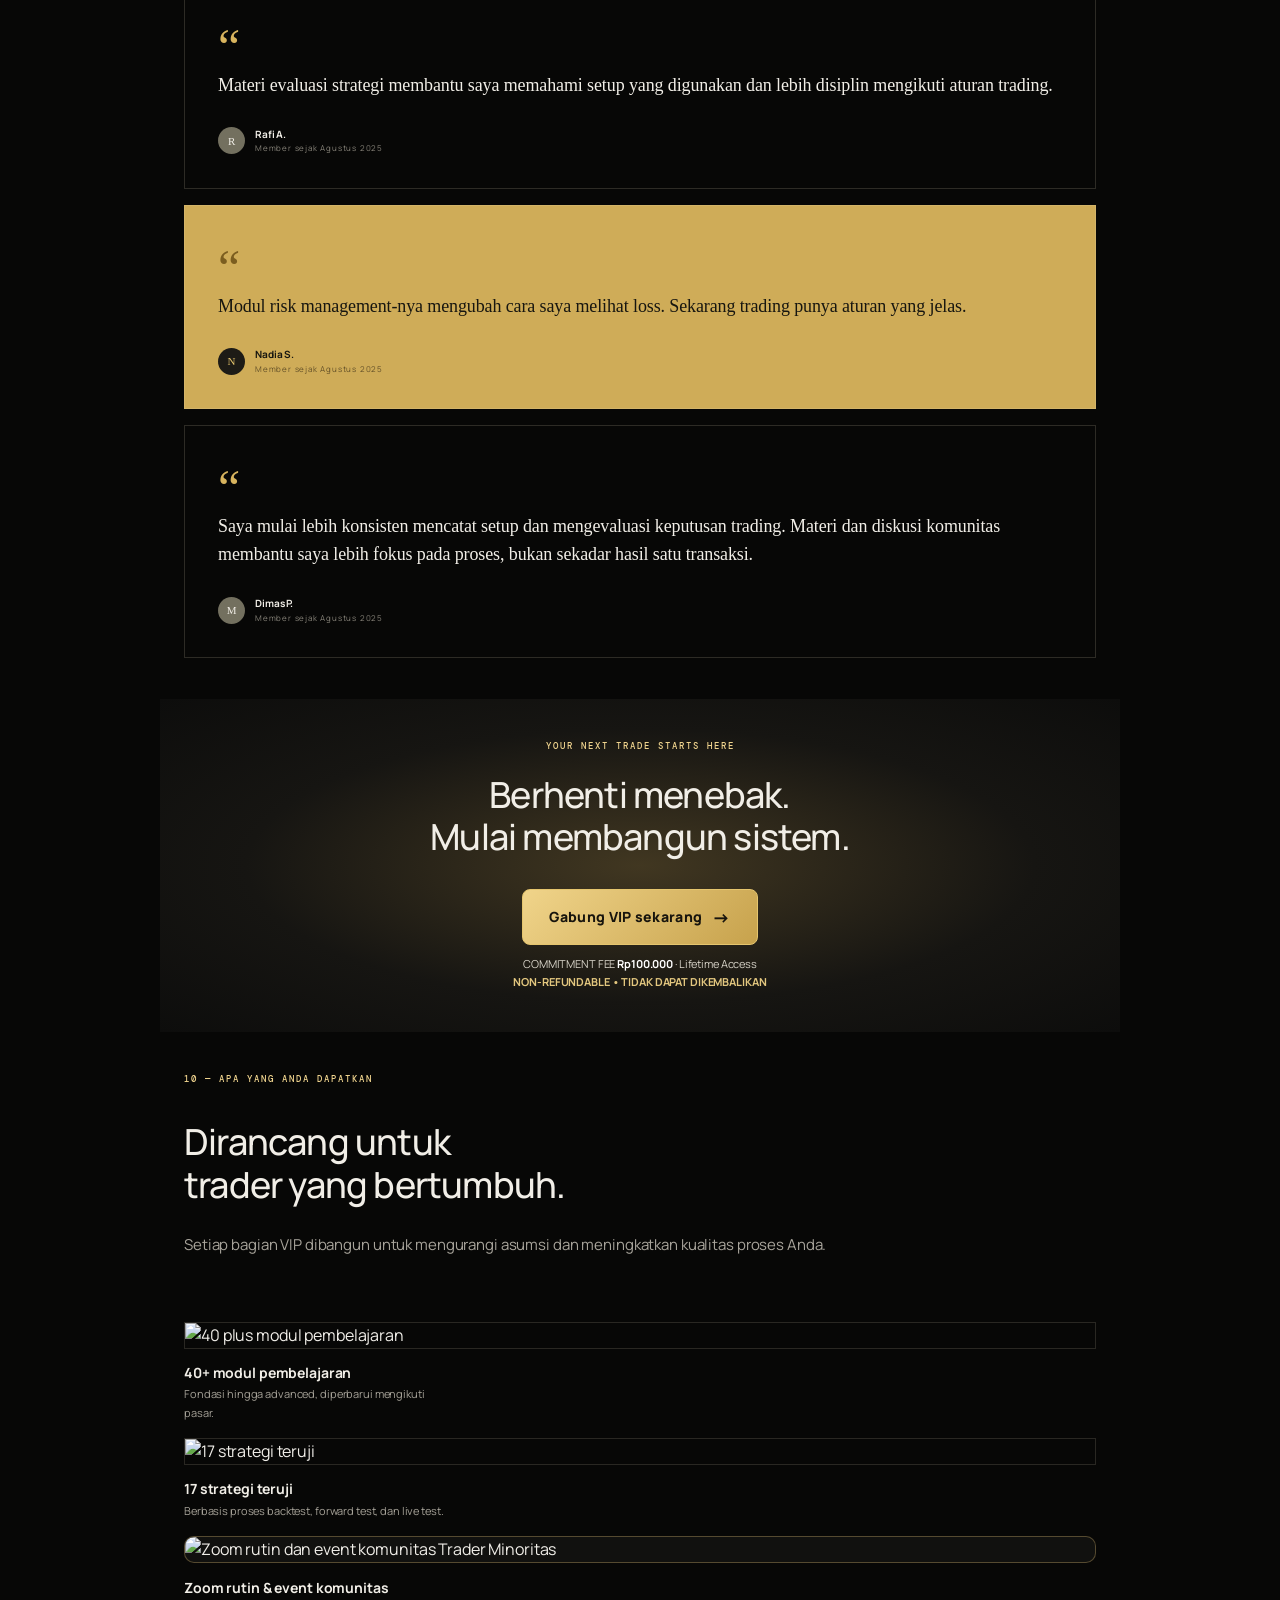
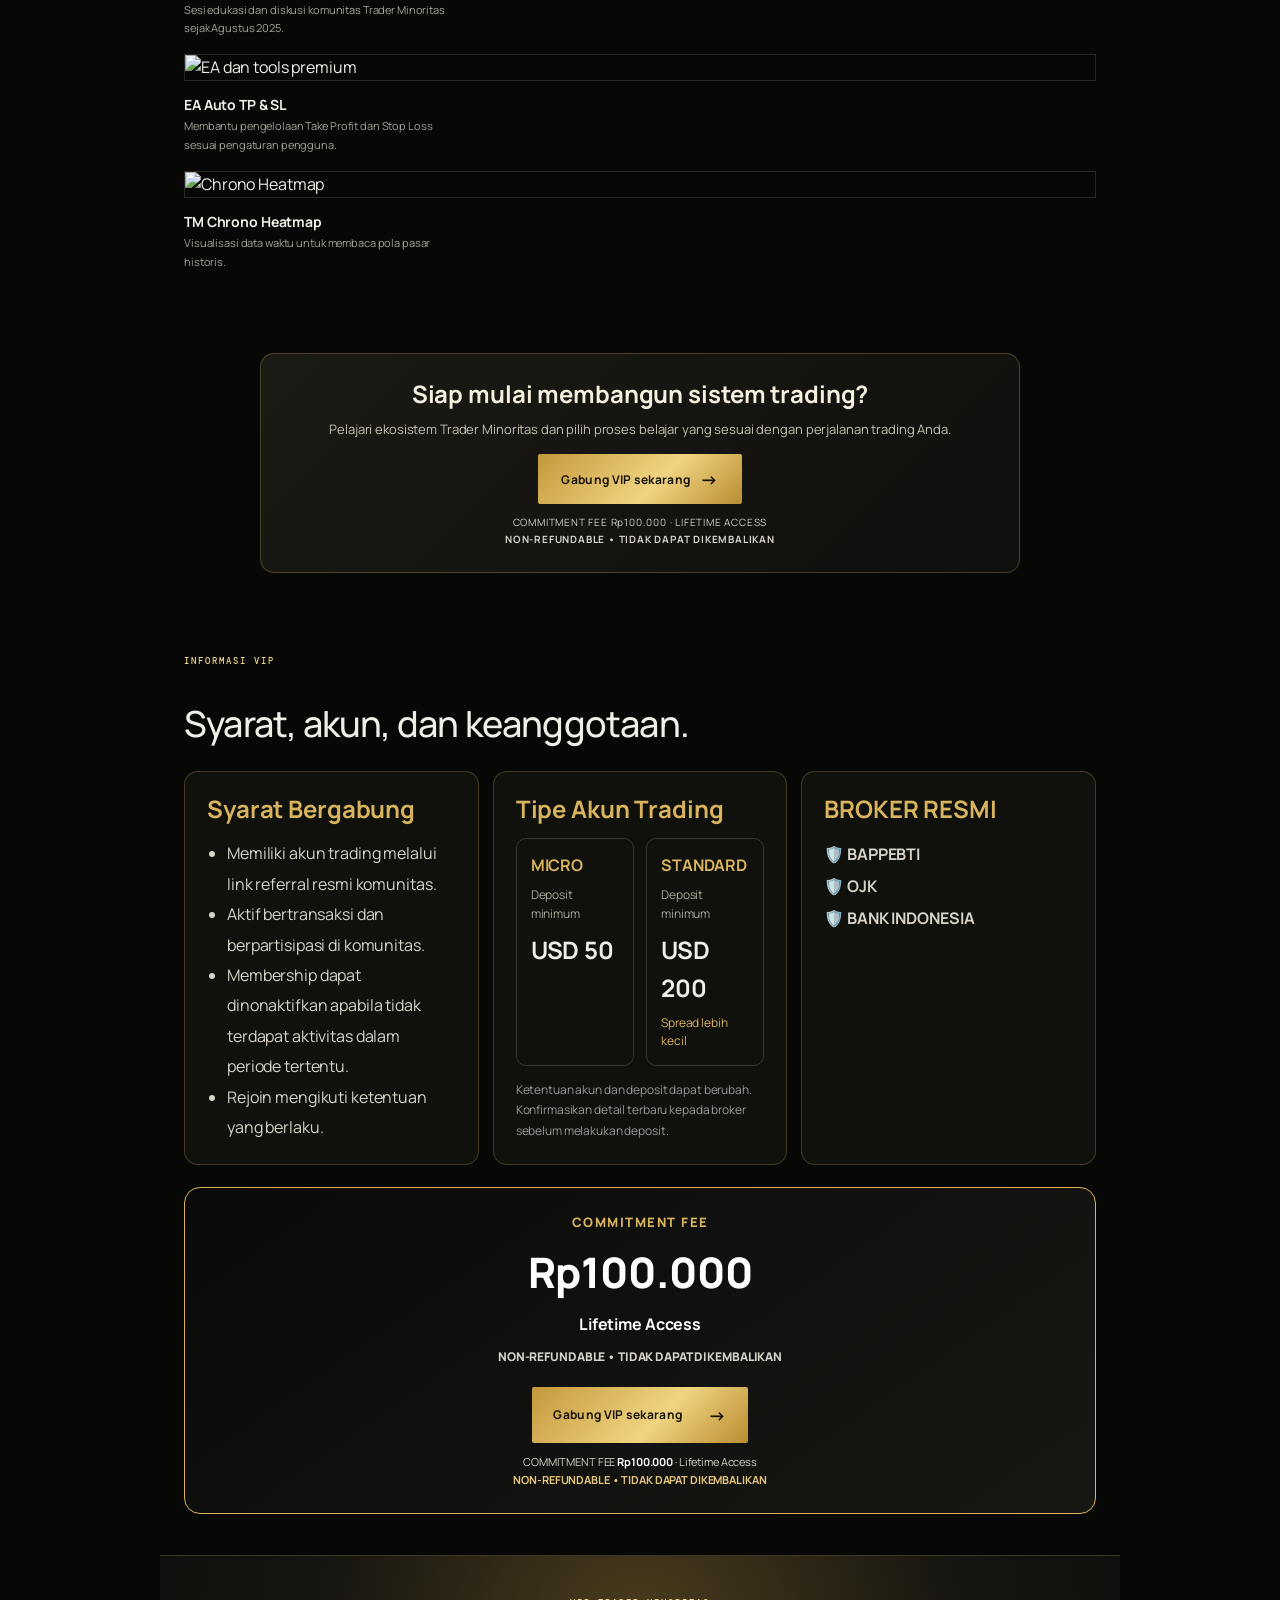
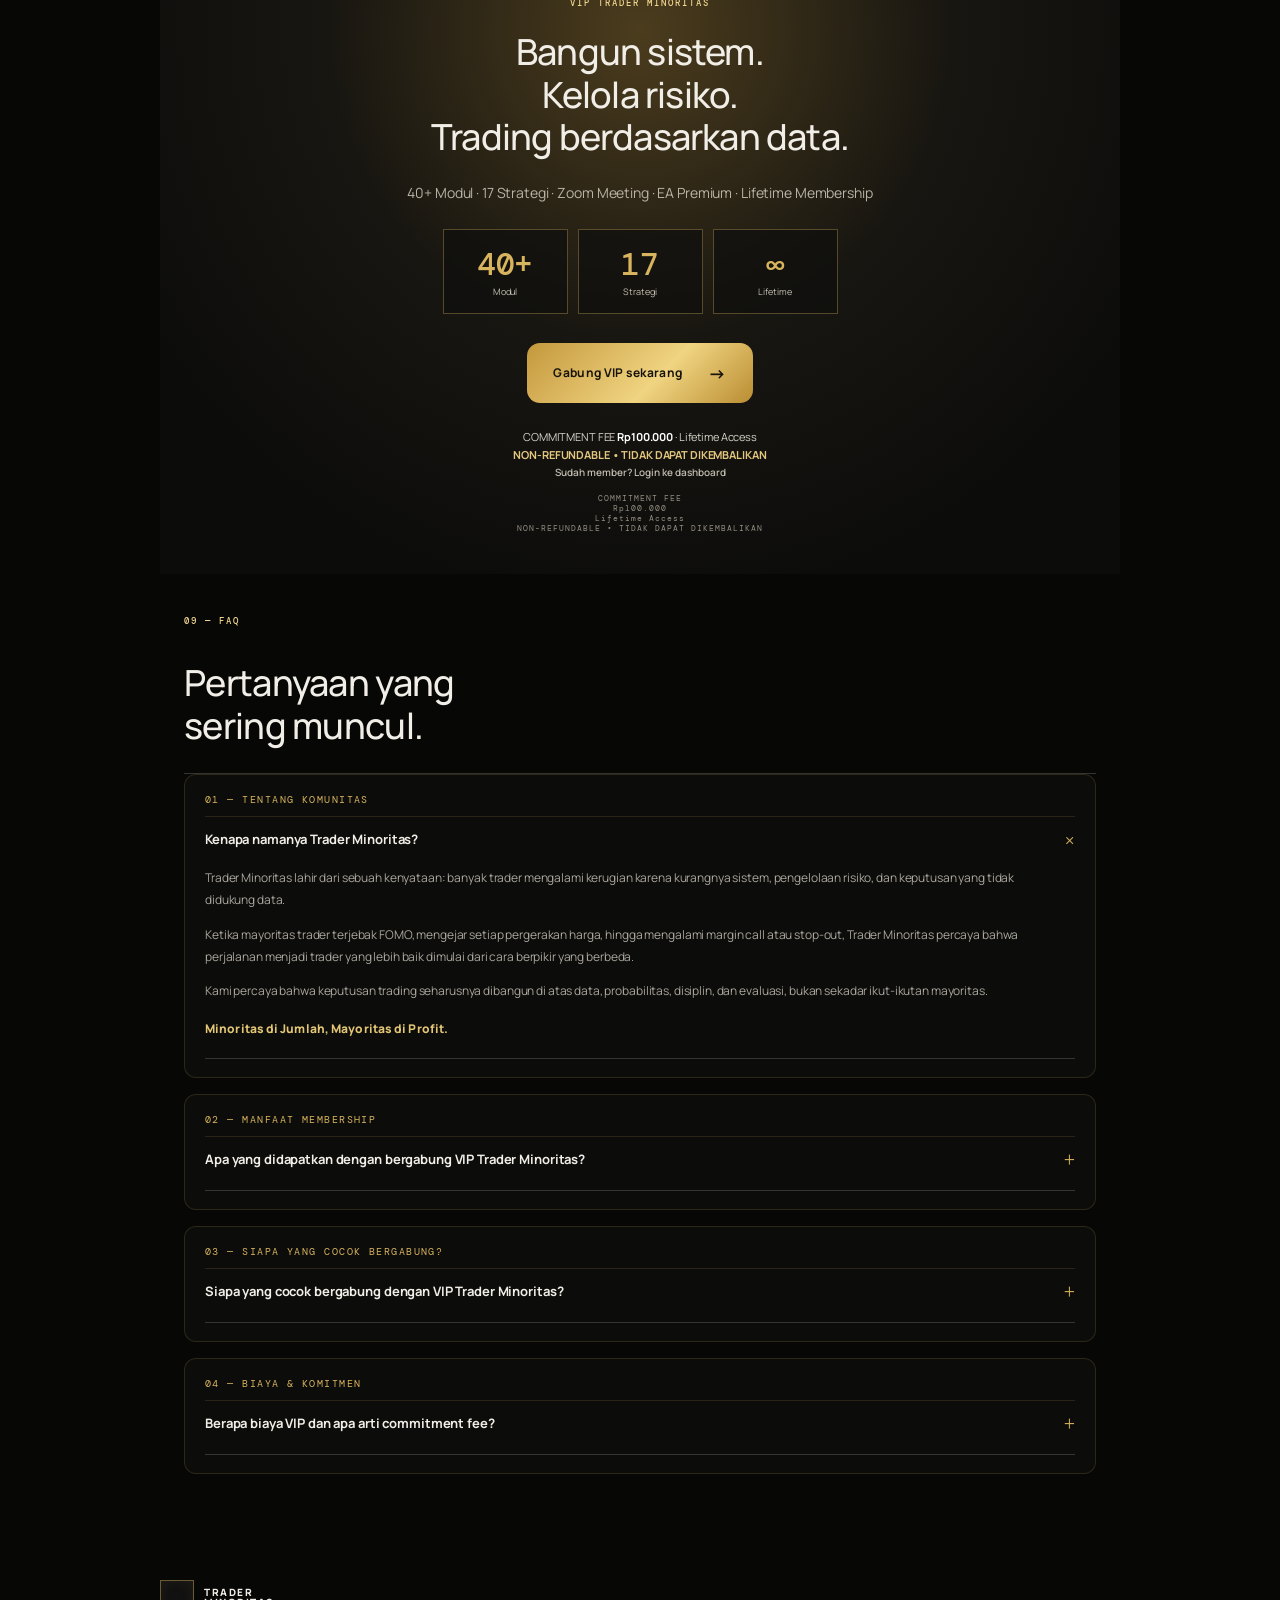
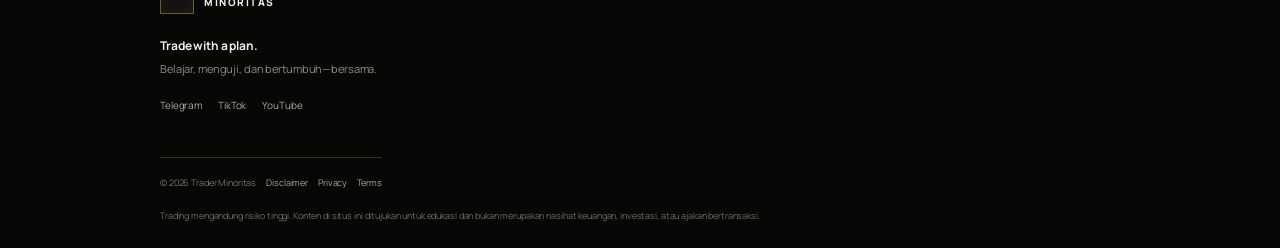
==== commit 7691d537: "Add files via upload" ====
--- a/files-pasted-by-the-user-saya/index.html
+++ b/files-pasted-by-the-user-saya/index.html
@@ -167,16 +167,16 @@
   body .wrap,
   body header.nav.wrap,
   body footer.footer.wrap {
-    width:min(560px, calc(100vw - 40px)) !important;
-    max-width:560px !important;
+    width:min(75vw, 1000px) !important;
+    max-width:1000px !important;
     margin-left:auto !important;
     margin-right:auto !important;
     min-width:0 !important;
   }
   body main > section,
   body main > section.wrap {
-    width:min(560px, calc(100vw - 40px)) !important;
-    max-width:560px !important;
+    width:min(75vw, 1000px) !important;
+    max-width:1000px !important;
     margin-left:auto !important;
     margin-right:auto !important;
     padding-left:24px !important;
@@ -266,8 +266,8 @@
     flex-direction: column !important;
     align-items: stretch !important;
     gap: 26px !important;
-    width: min(560px, calc(100vw - 40px)) !important;
-    max-width: 560px !important;
+    width: min(75vw, 1000px) !important;
+    max-width: 1000px !important;
     margin-left: auto !important;
     margin-right: auto !important;
   }
@@ -353,6 +353,20 @@
   .tm-products {
     padding-top: clamp(28px, 3.2vw, 54px) !important;
     padding-bottom: clamp(28px, 3.2vw, 54px) !important;
+  }
+}
+</style>
+
+
+<style id="tm-desktop-width-75pct">
+/* Desktop only: expand the phone-inspired page canvas to 75% of the viewport.
+   Content remains in its existing order; images and text reflow naturally within the wider canvas. */
+@media (min-width: 901px) {
+  body .wrap, body header.nav.wrap, body footer.footer.wrap,
+  body main > section, body main > section.wrap,
+  body main section.testimonials, body main section.faq {
+    width: min(75vw, 1000px) !important;
+    max-width: 1000px !important;
   }
 }
 </style>
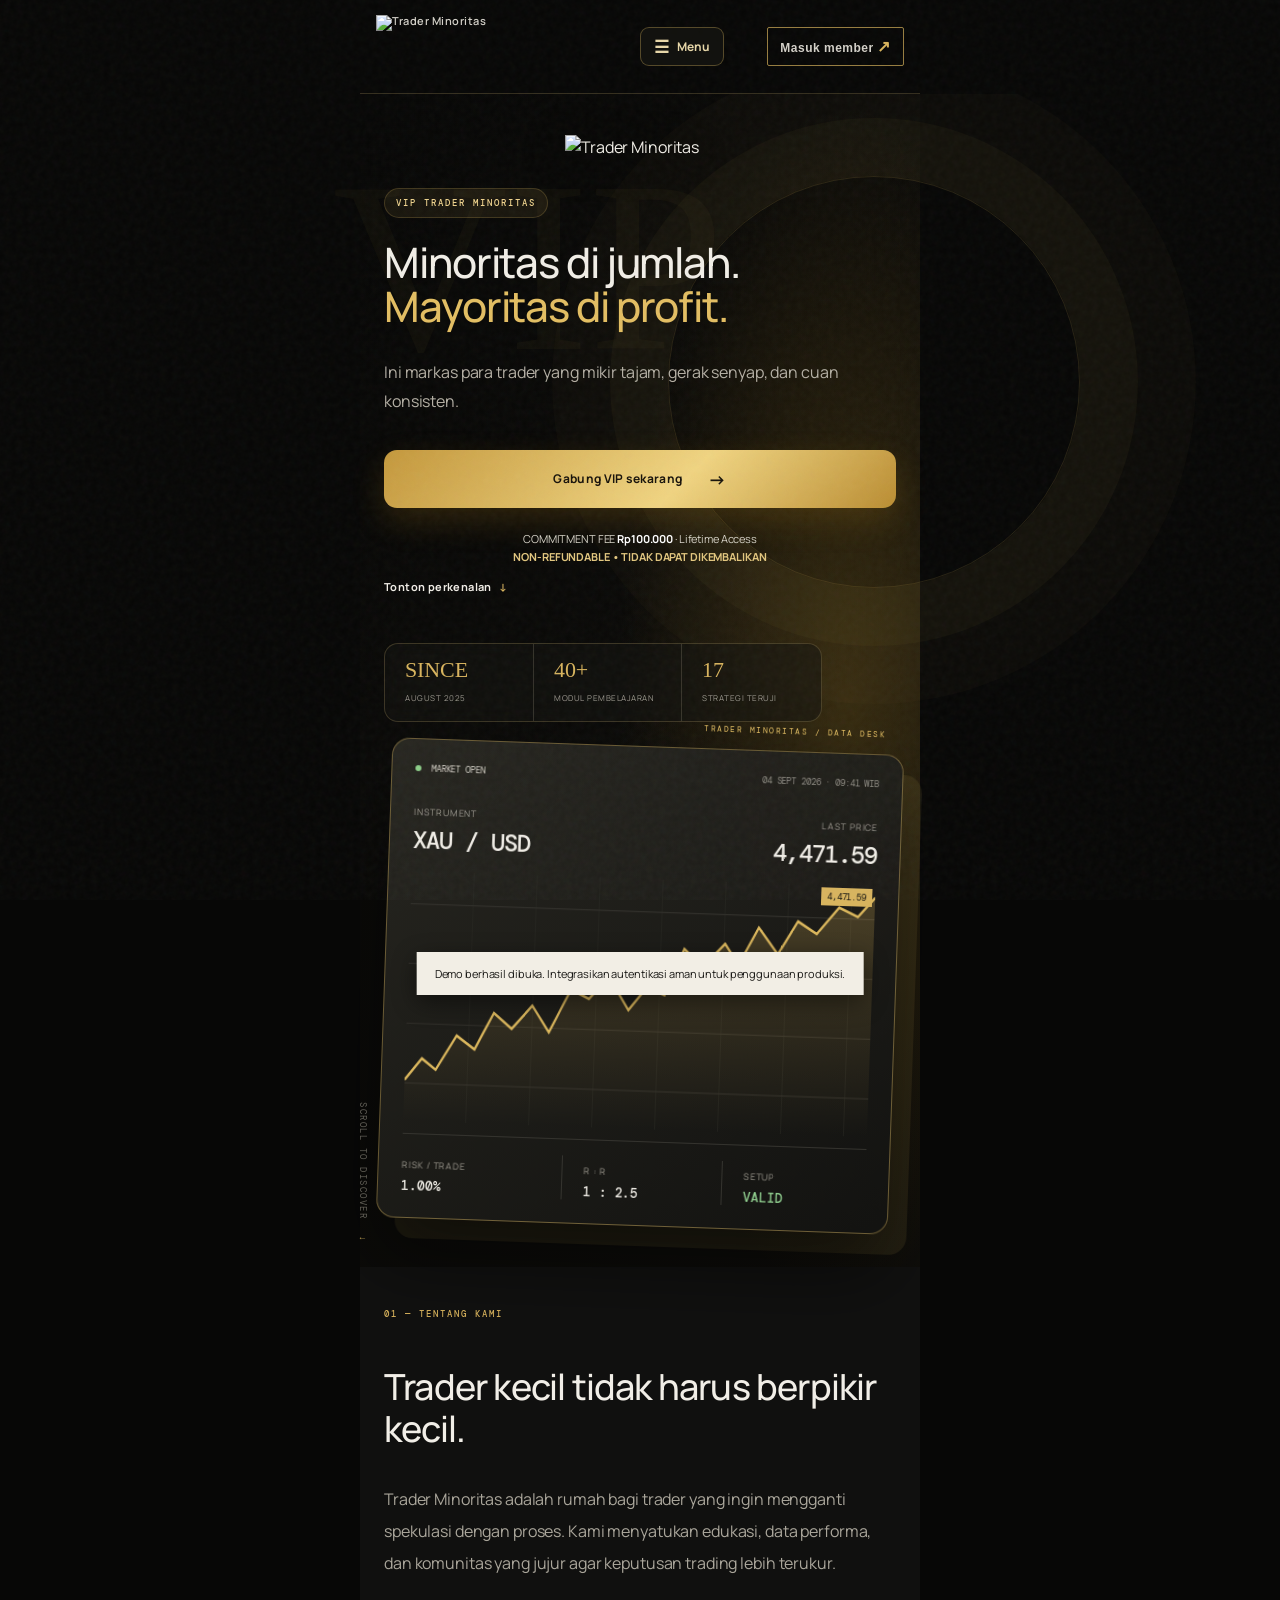
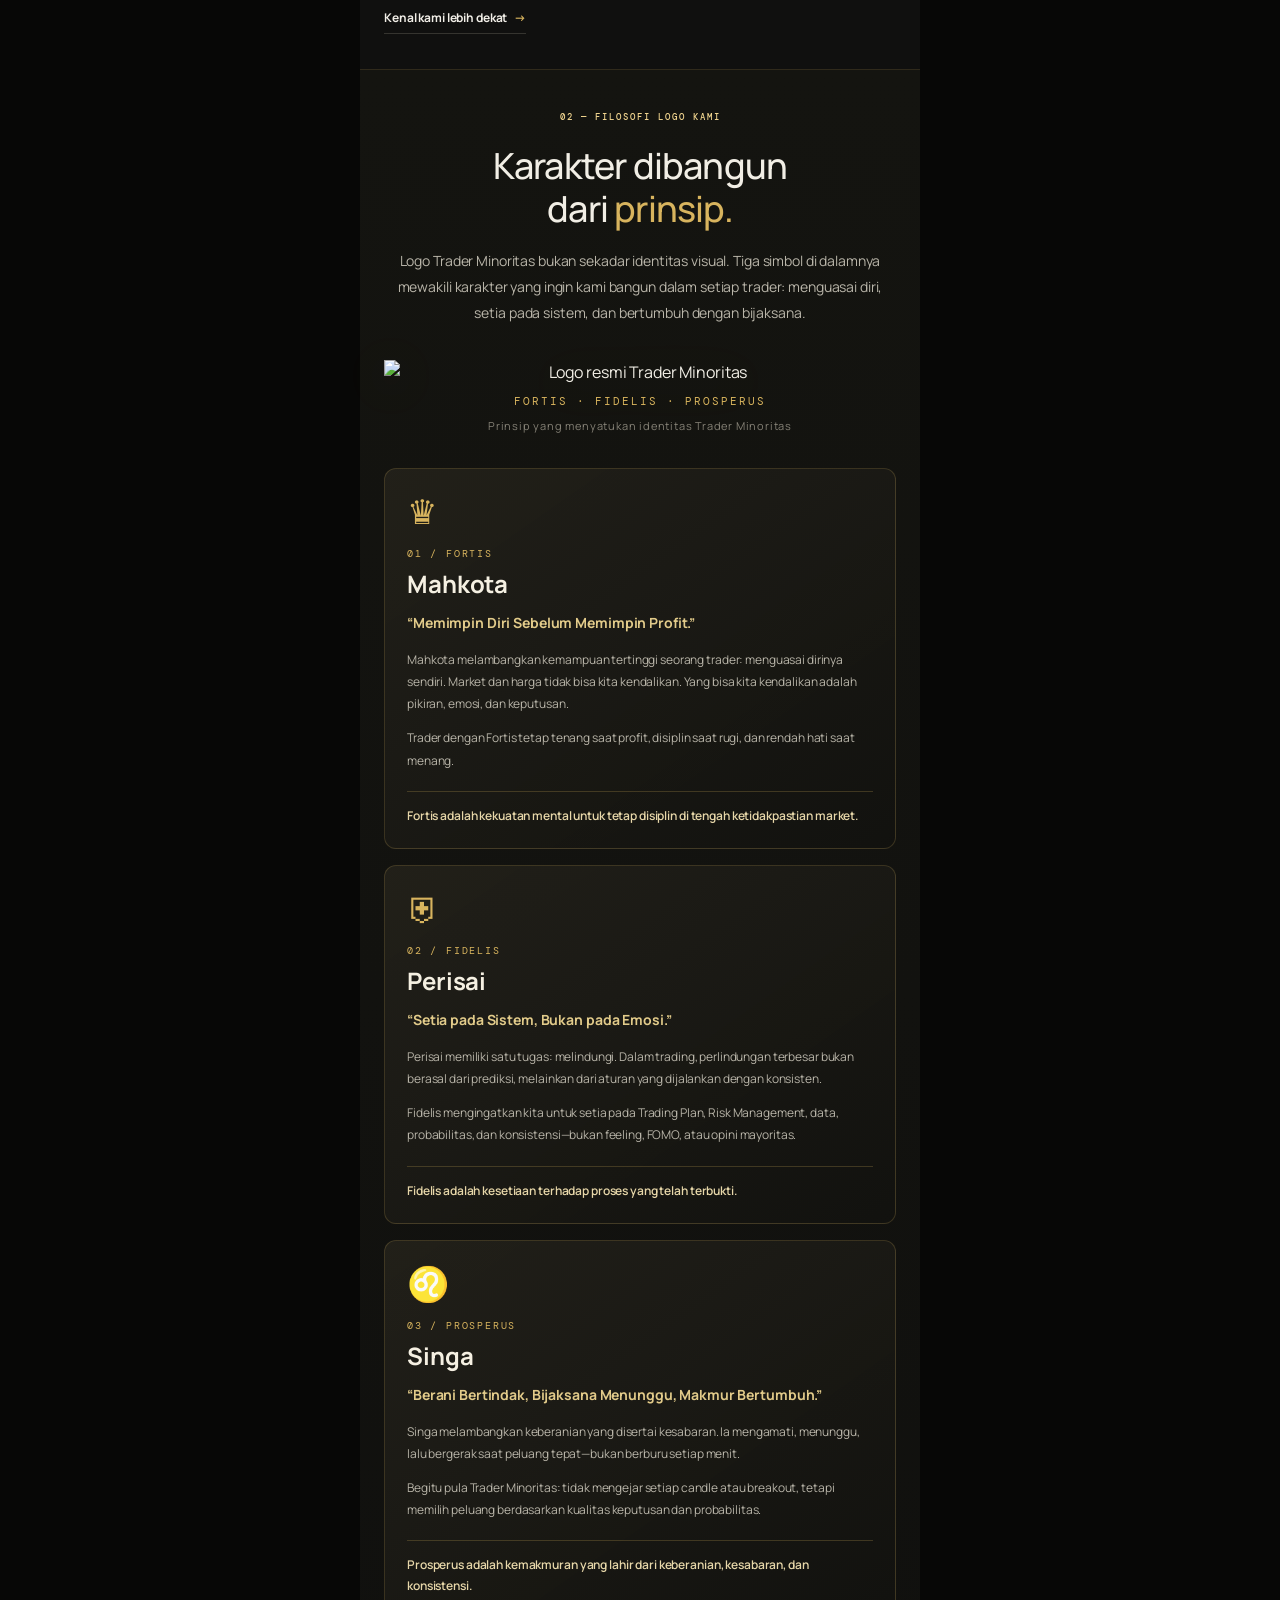
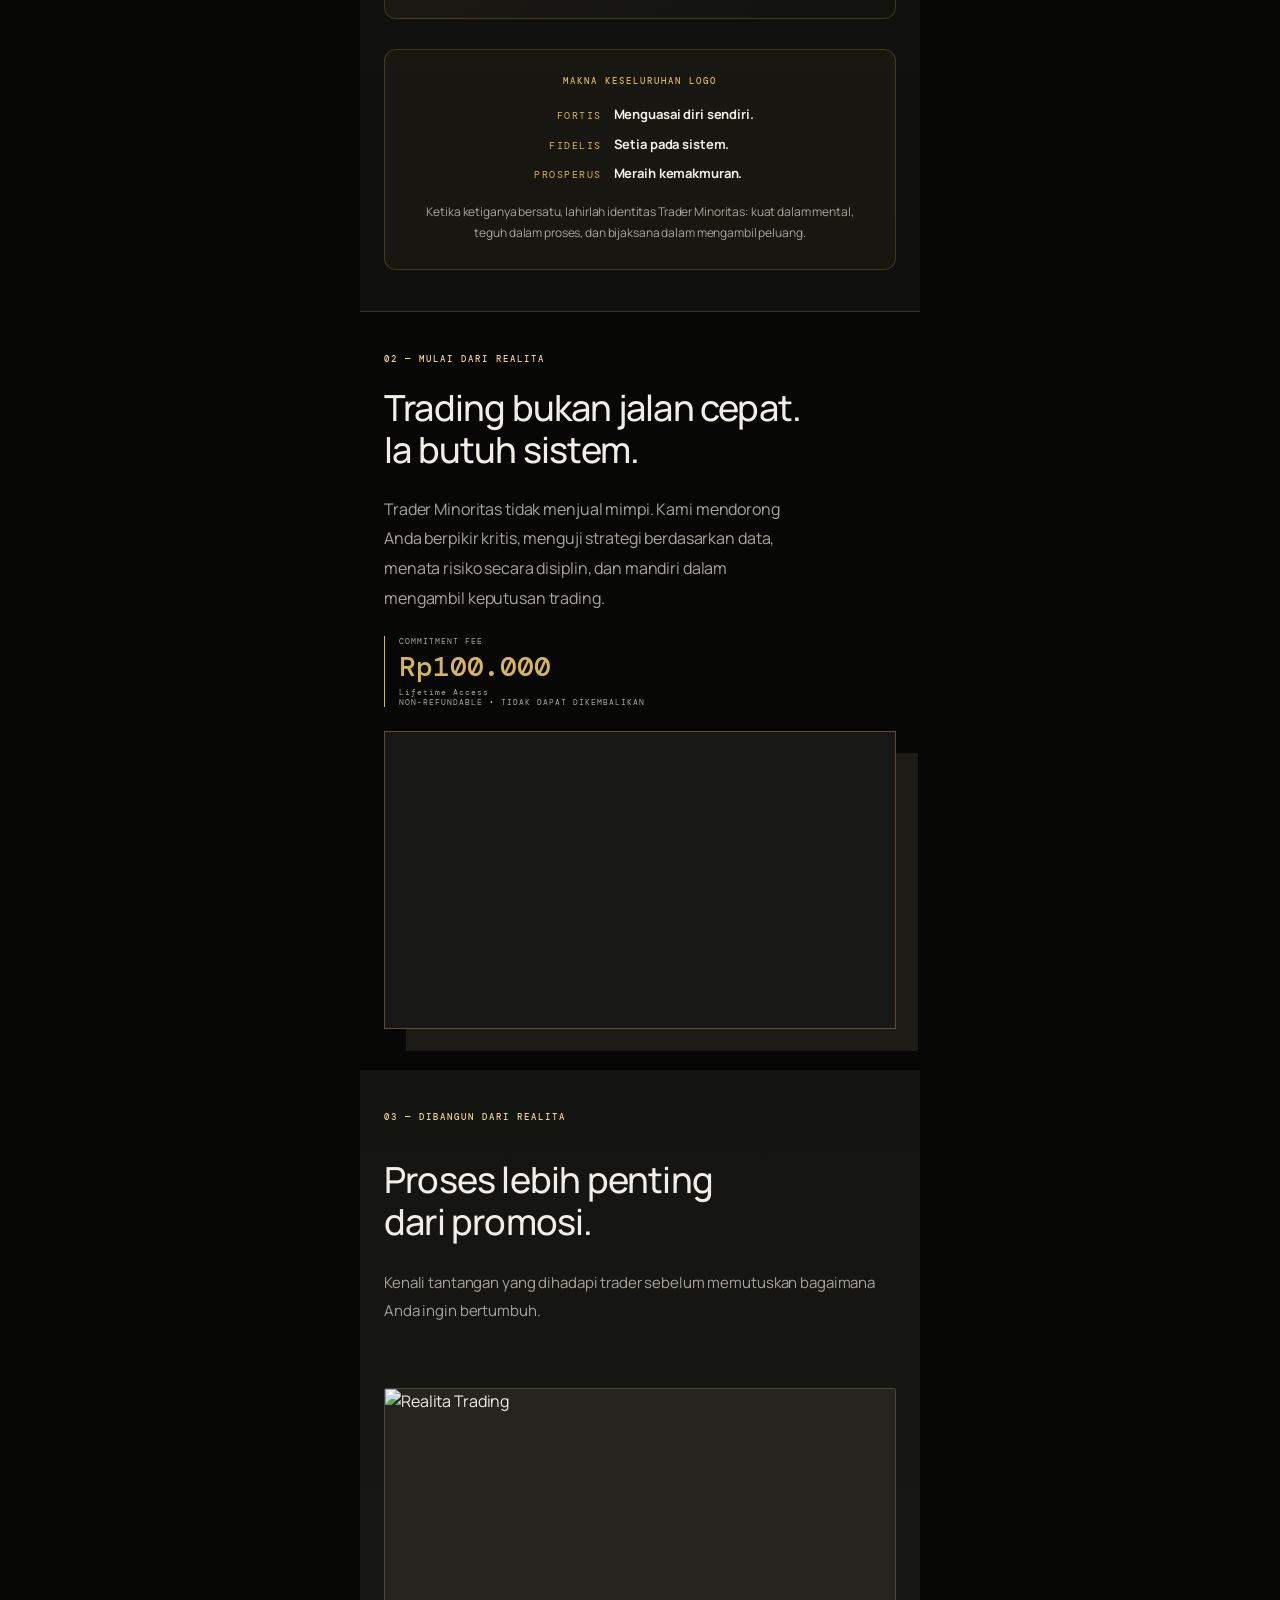
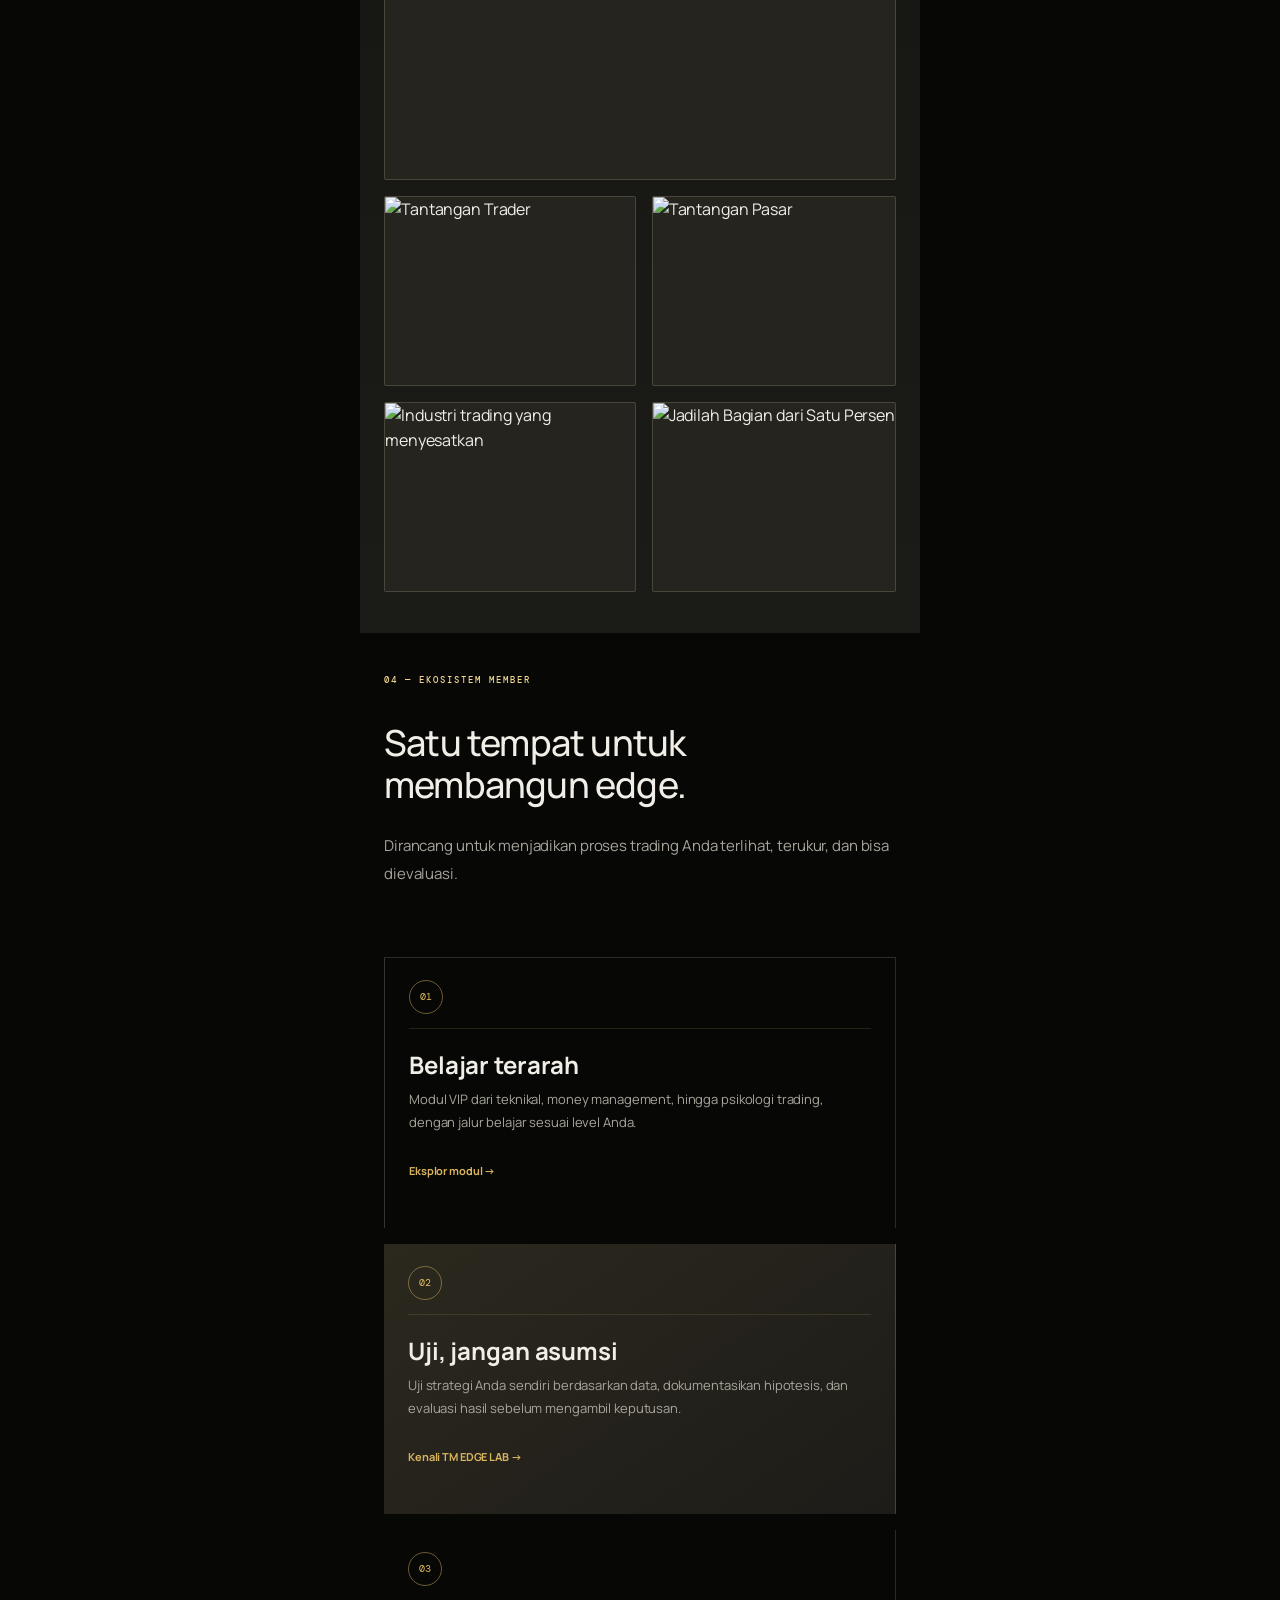
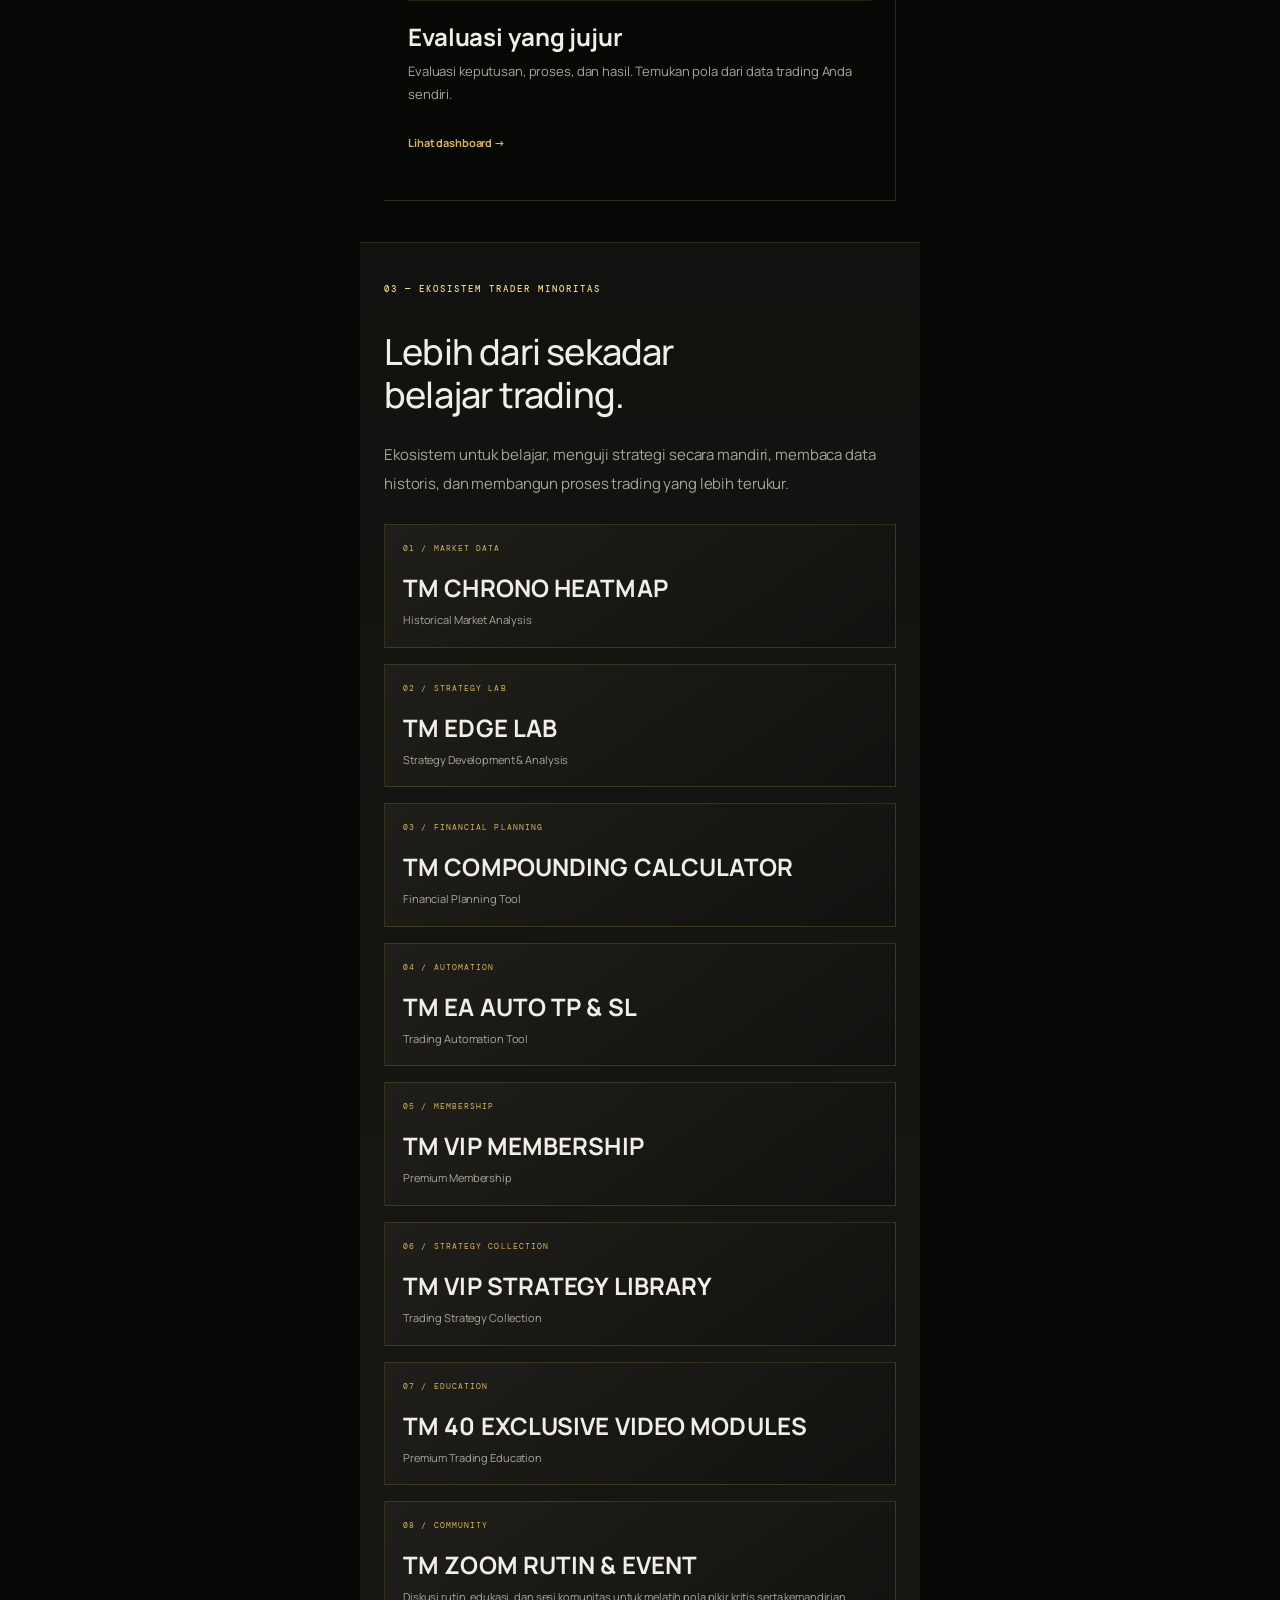
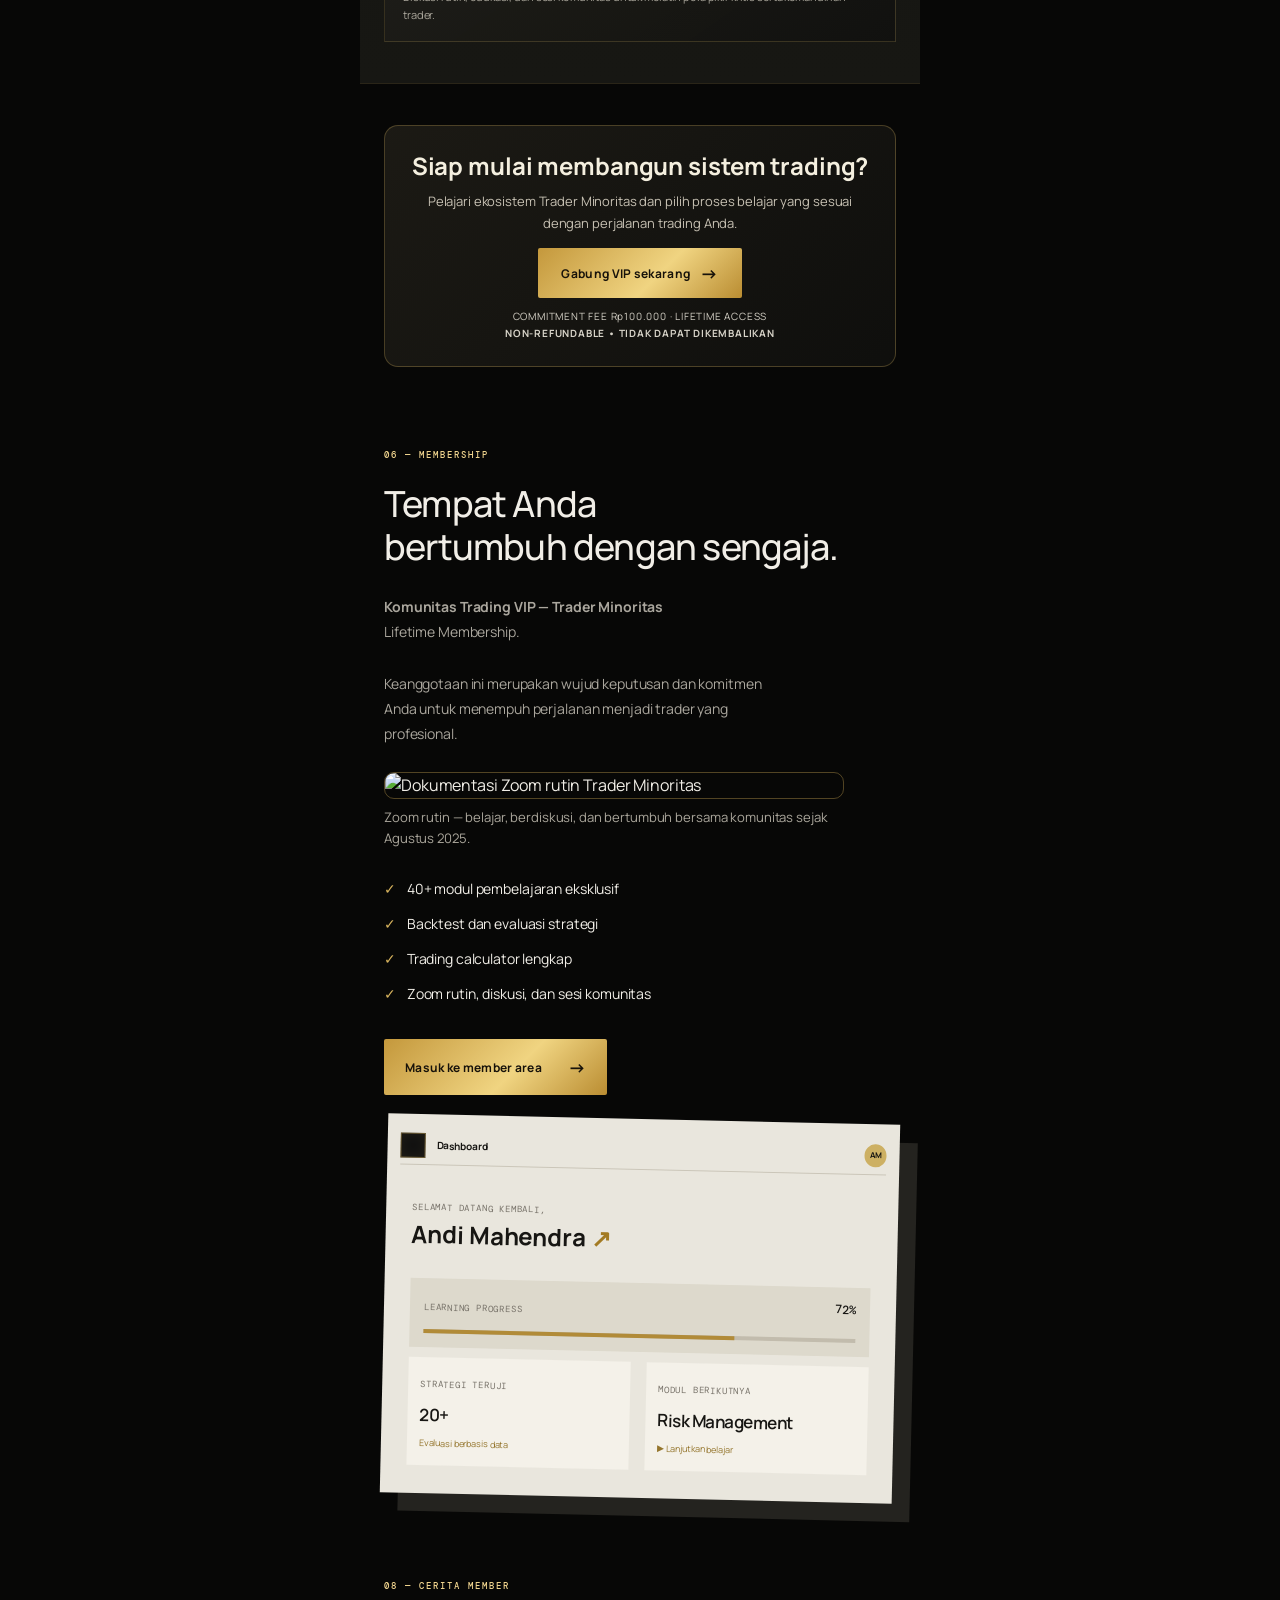
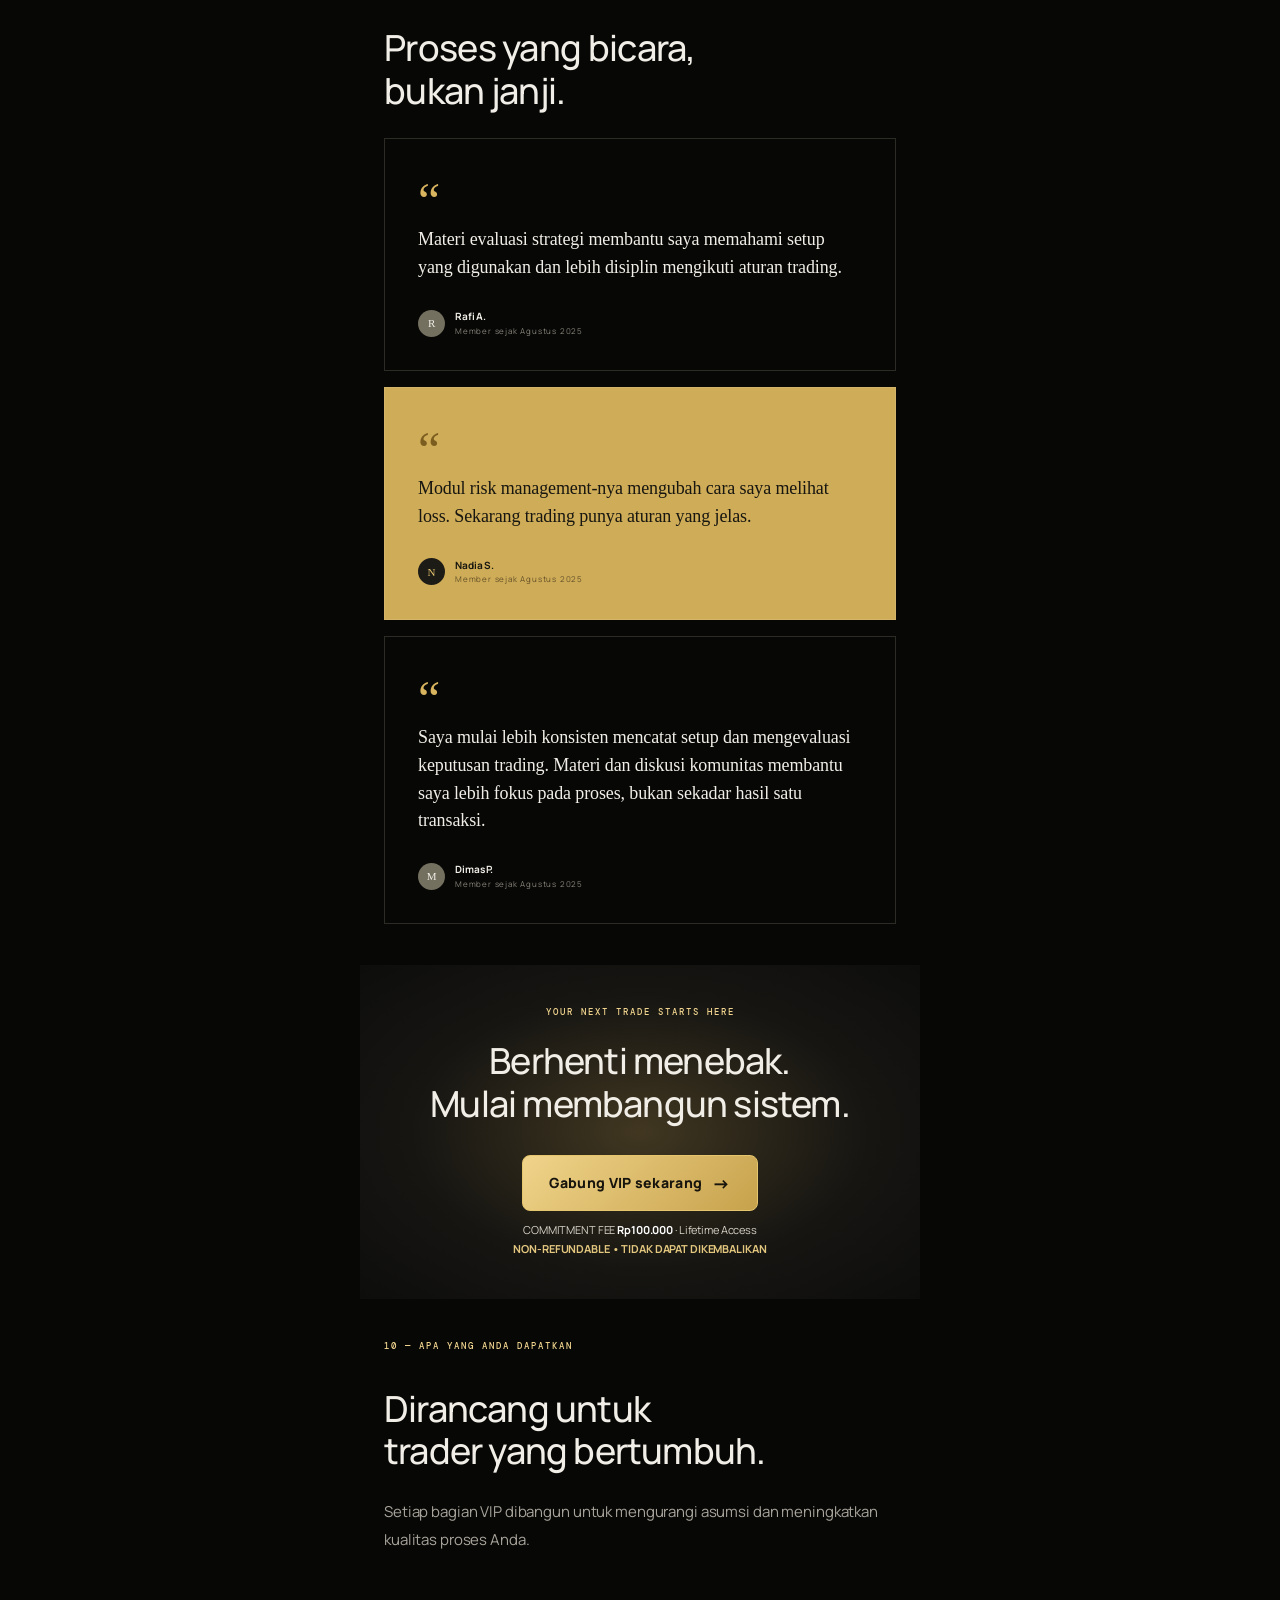
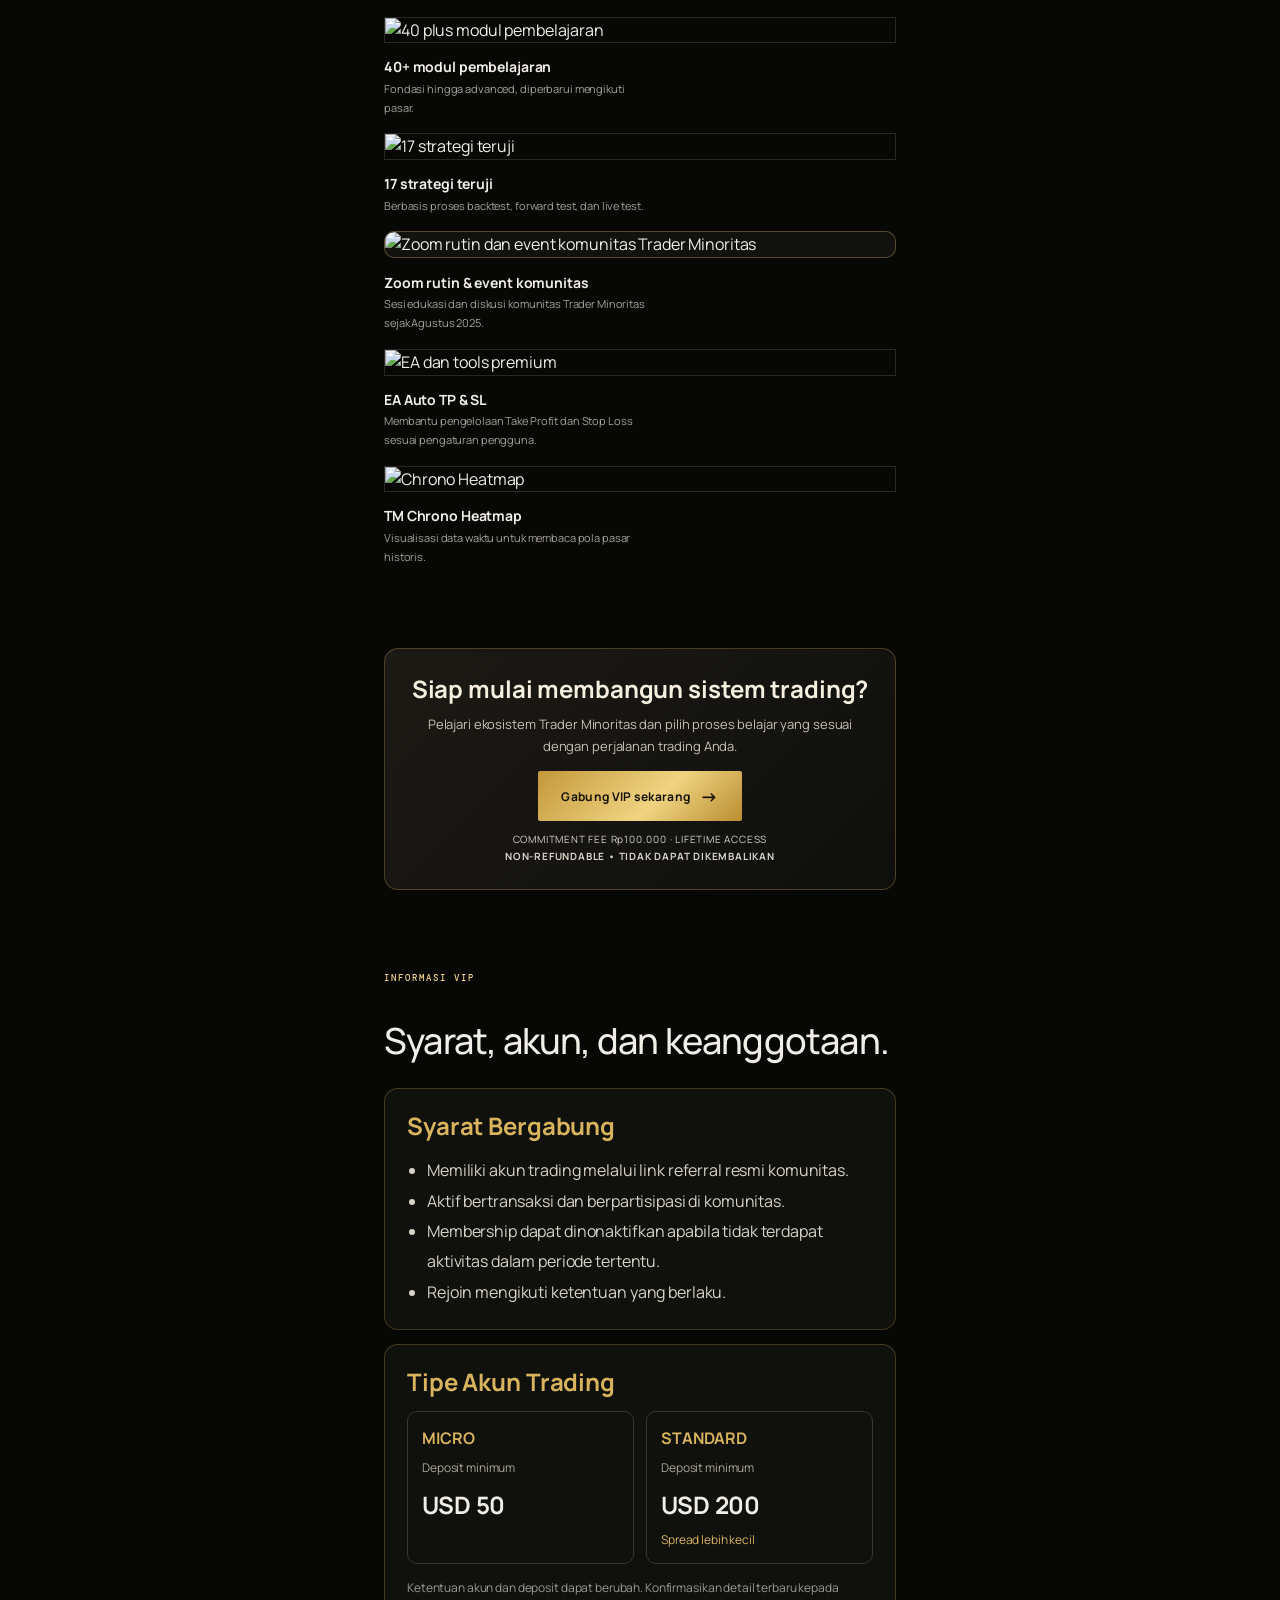
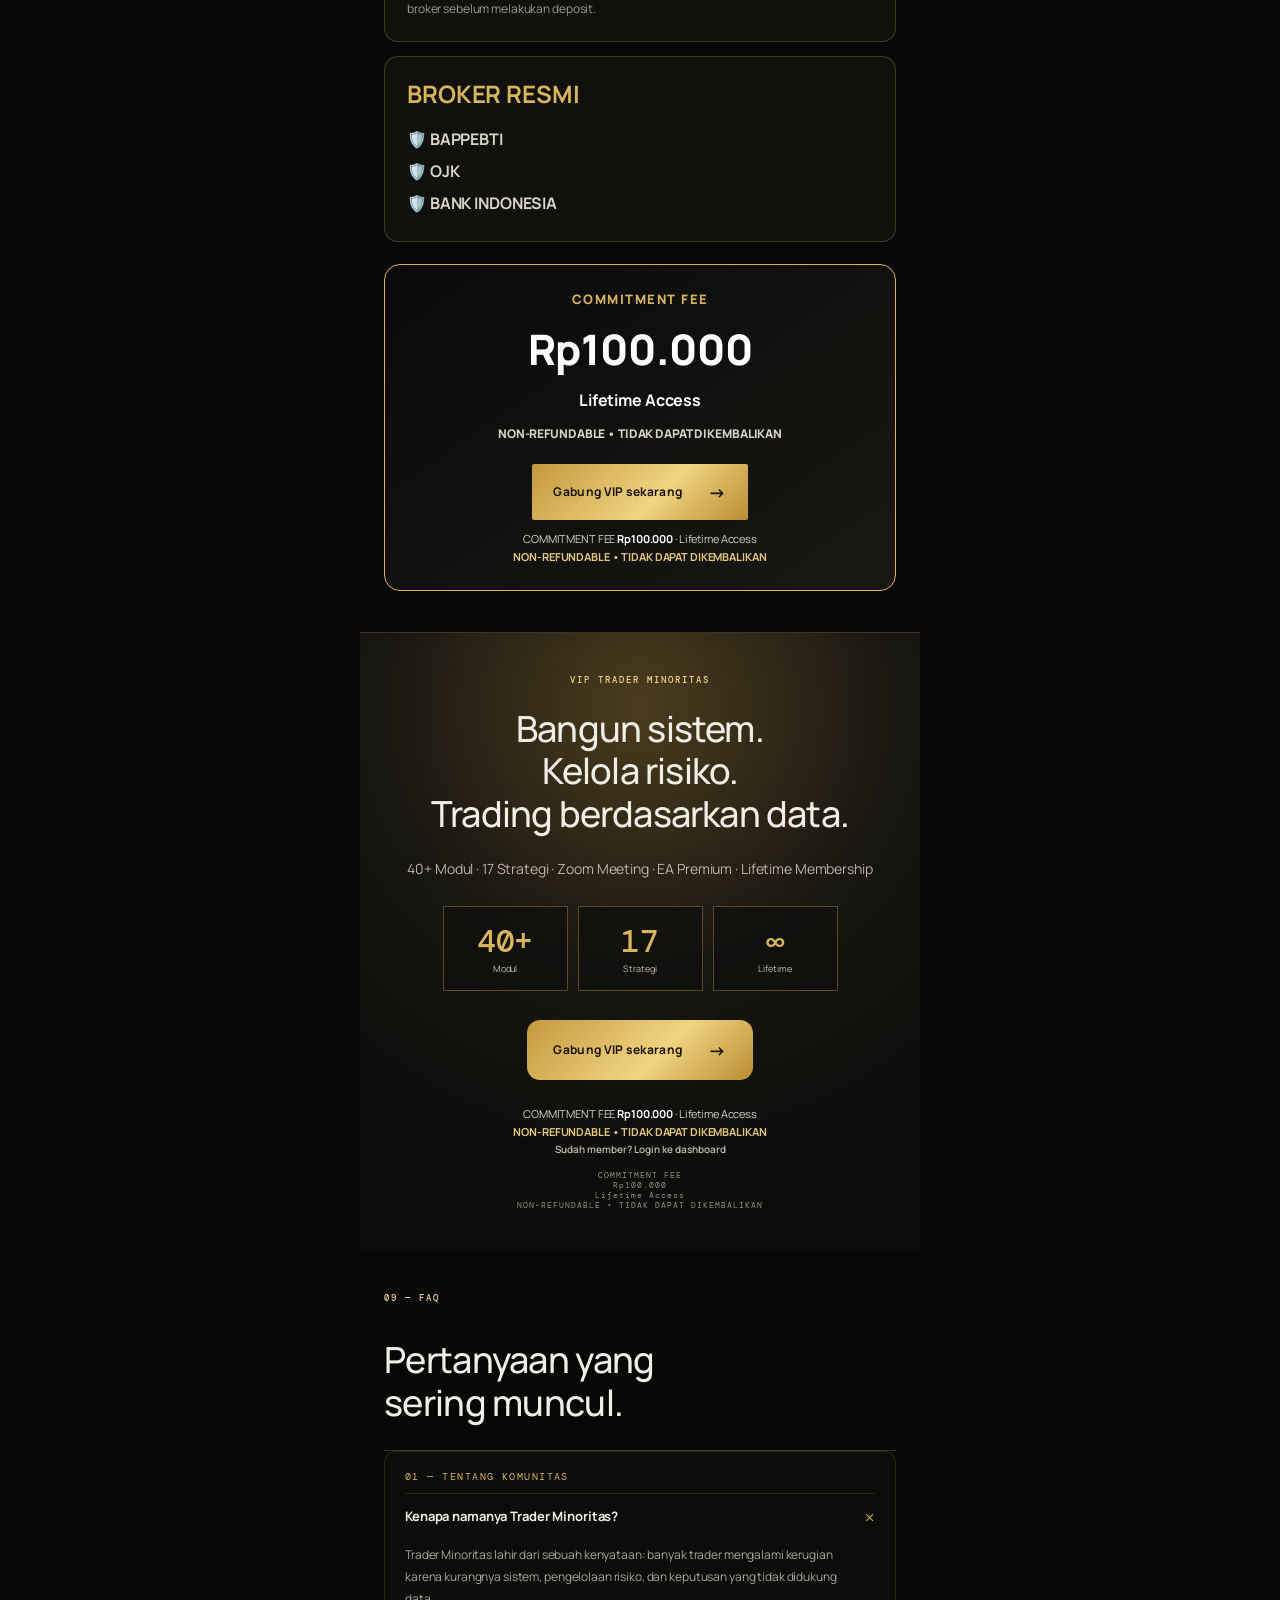
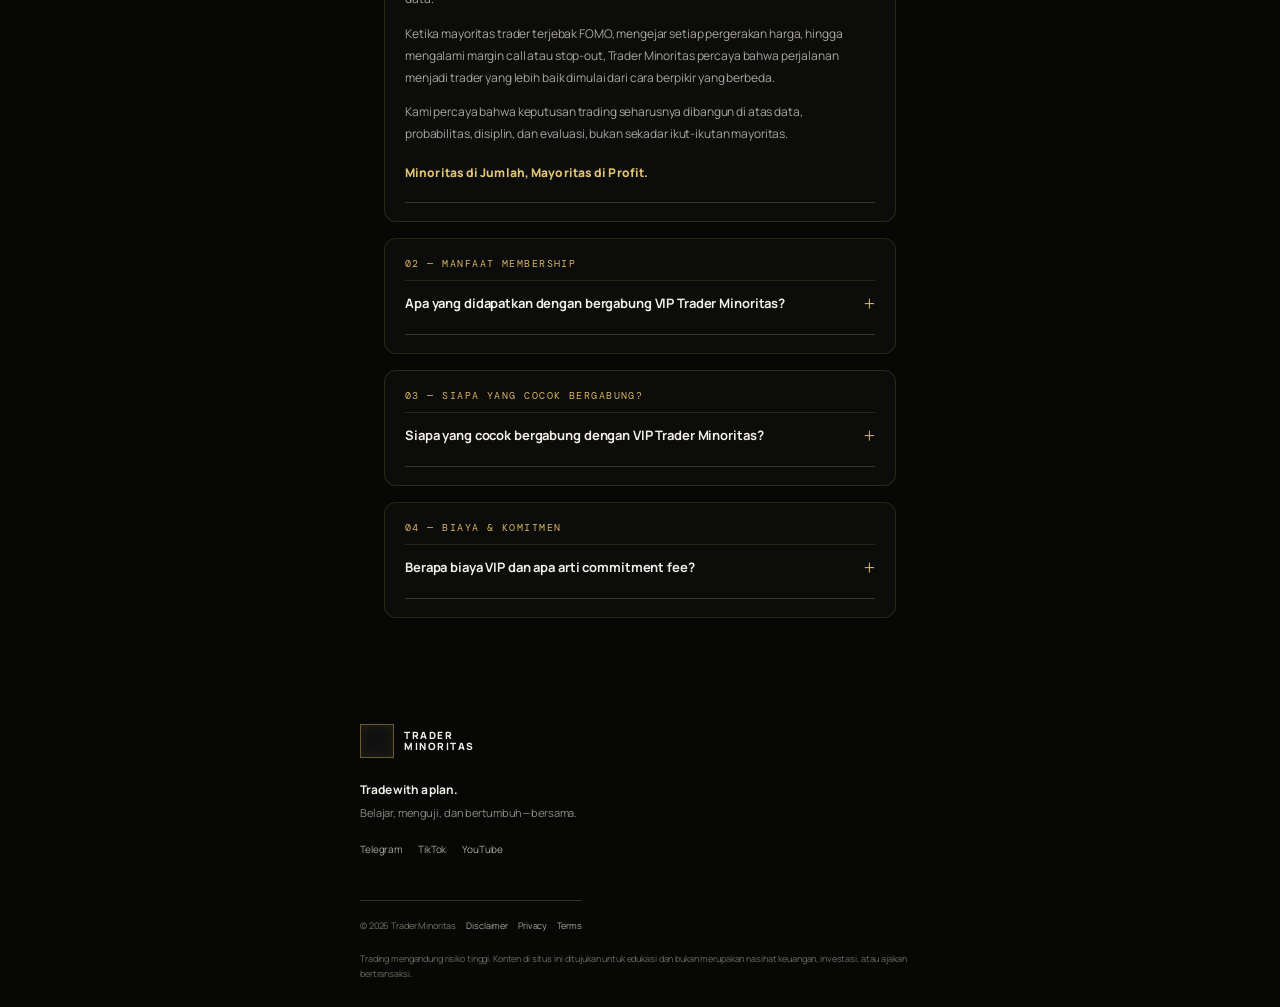
==== commit 4f40c9b1: "Add files via upload" ====
--- a/files-pasted-by-the-user-saya/index.html
+++ b/files-pasted-by-the-user-saya/index.html
@@ -167,16 +167,16 @@
   body .wrap,
   body header.nav.wrap,
   body footer.footer.wrap {
-    width:min(75vw, 1000px) !important;
-    max-width:1000px !important;
+    width:min(560px, calc(100vw - 40px)) !important;
+    max-width:560px !important;
     margin-left:auto !important;
     margin-right:auto !important;
     min-width:0 !important;
   }
   body main > section,
   body main > section.wrap {
-    width:min(75vw, 1000px) !important;
-    max-width:1000px !important;
+    width:min(560px, calc(100vw - 40px)) !important;
+    max-width:560px !important;
     margin-left:auto !important;
     margin-right:auto !important;
     padding-left:24px !important;
@@ -266,8 +266,8 @@
     flex-direction: column !important;
     align-items: stretch !important;
     gap: 26px !important;
-    width: min(75vw, 1000px) !important;
-    max-width: 1000px !important;
+    width: min(560px, calc(100vw - 40px)) !important;
+    max-width: 560px !important;
     margin-left: auto !important;
     margin-right: auto !important;
   }
@@ -353,20 +353,6 @@
   .tm-products {
     padding-top: clamp(28px, 3.2vw, 54px) !important;
     padding-bottom: clamp(28px, 3.2vw, 54px) !important;
-  }
-}
-</style>
-
-
-<style id="tm-desktop-width-75pct">
-/* Desktop only: expand the phone-inspired page canvas to 75% of the viewport.
-   Content remains in its existing order; images and text reflow naturally within the wider canvas. */
-@media (min-width: 901px) {
-  body .wrap, body header.nav.wrap, body footer.footer.wrap,
-  body main > section, body main > section.wrap,
-  body main section.testimonials, body main section.faq {
-    width: min(75vw, 1000px) !important;
-    max-width: 1000px !important;
   }
 }
 </style>
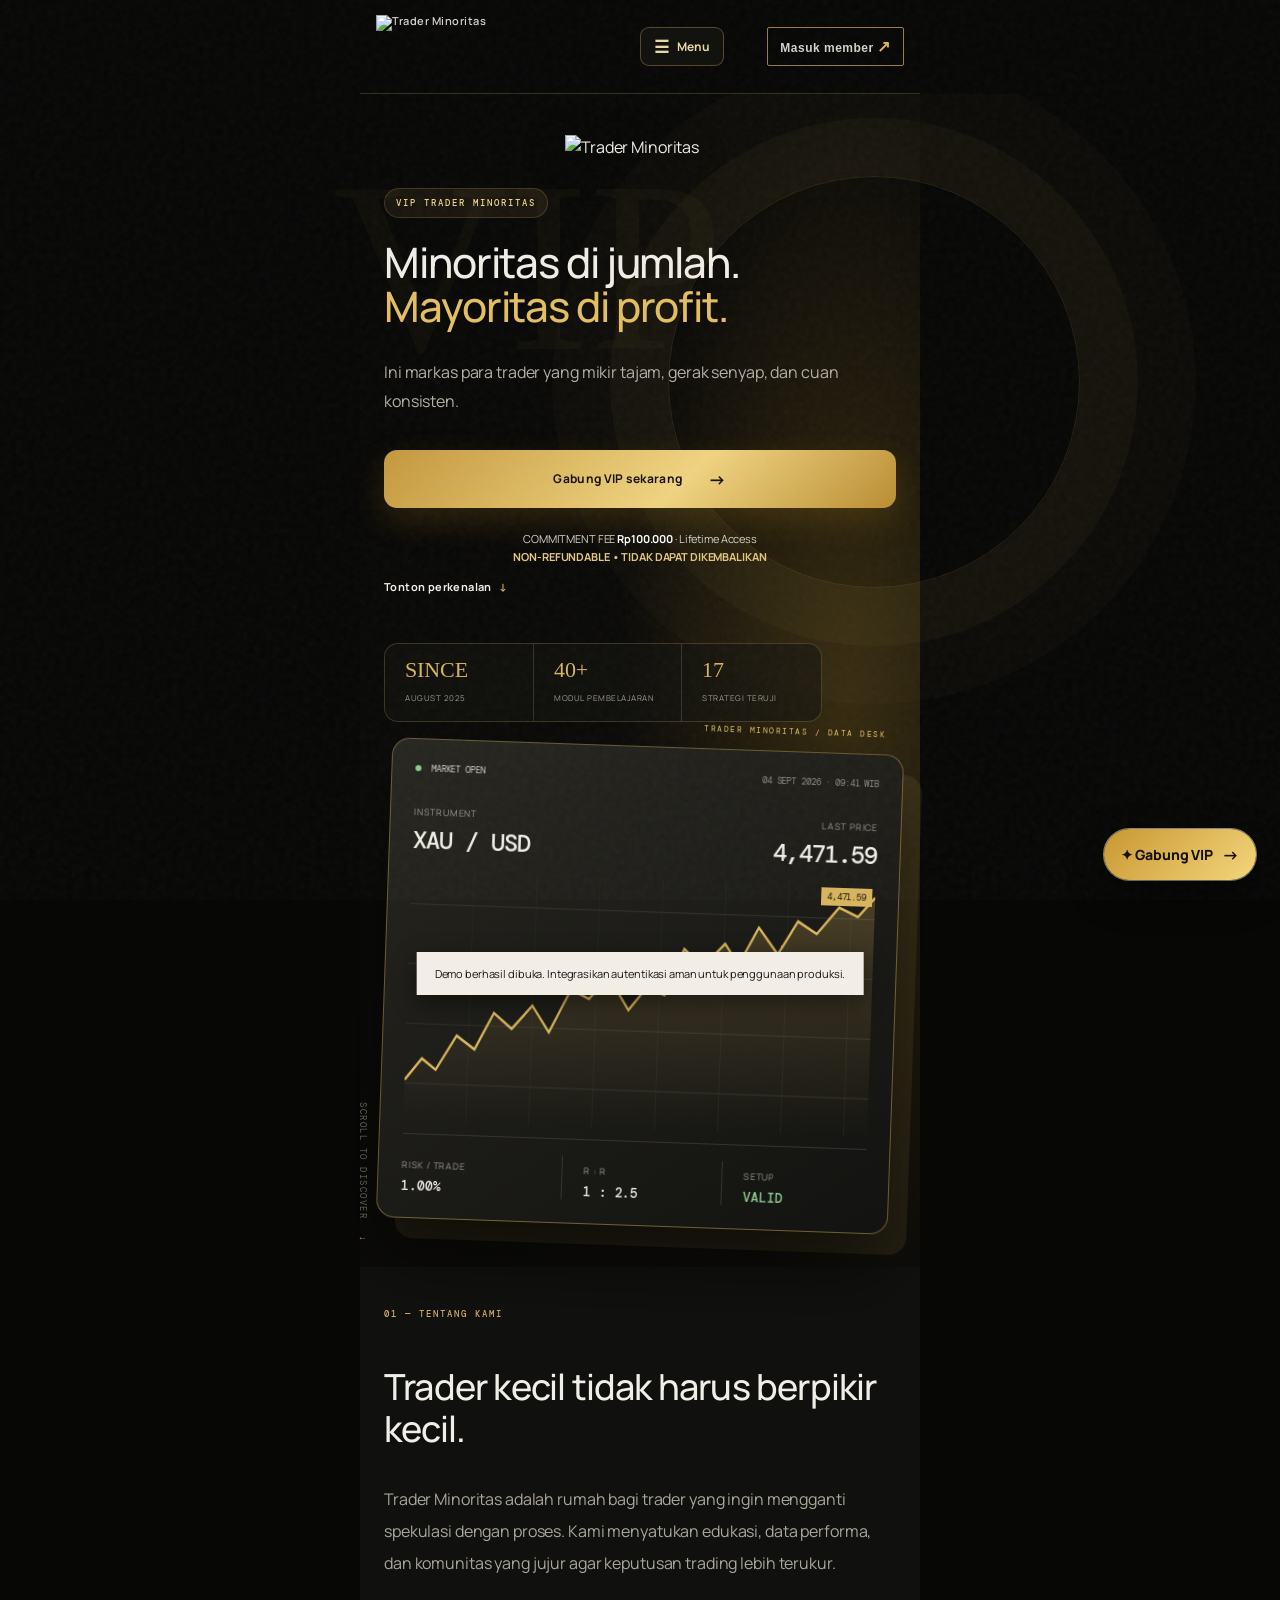
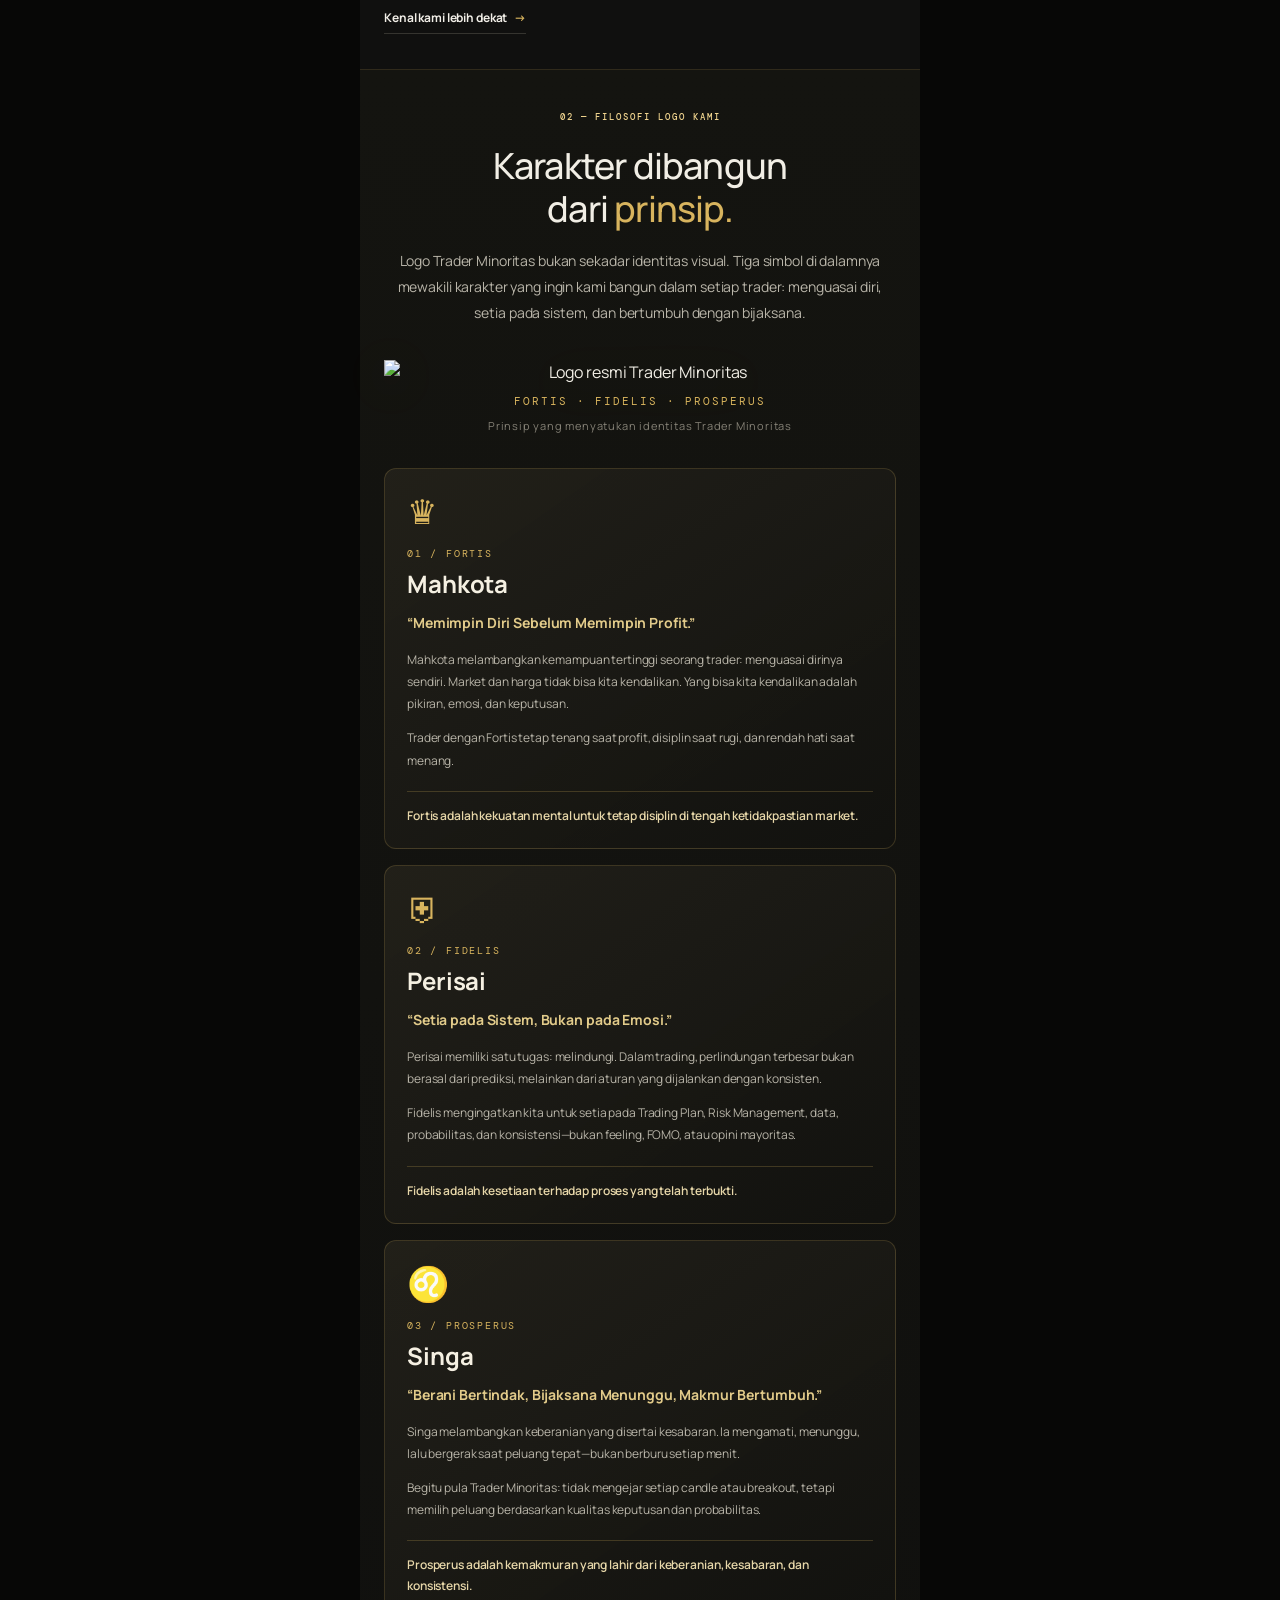
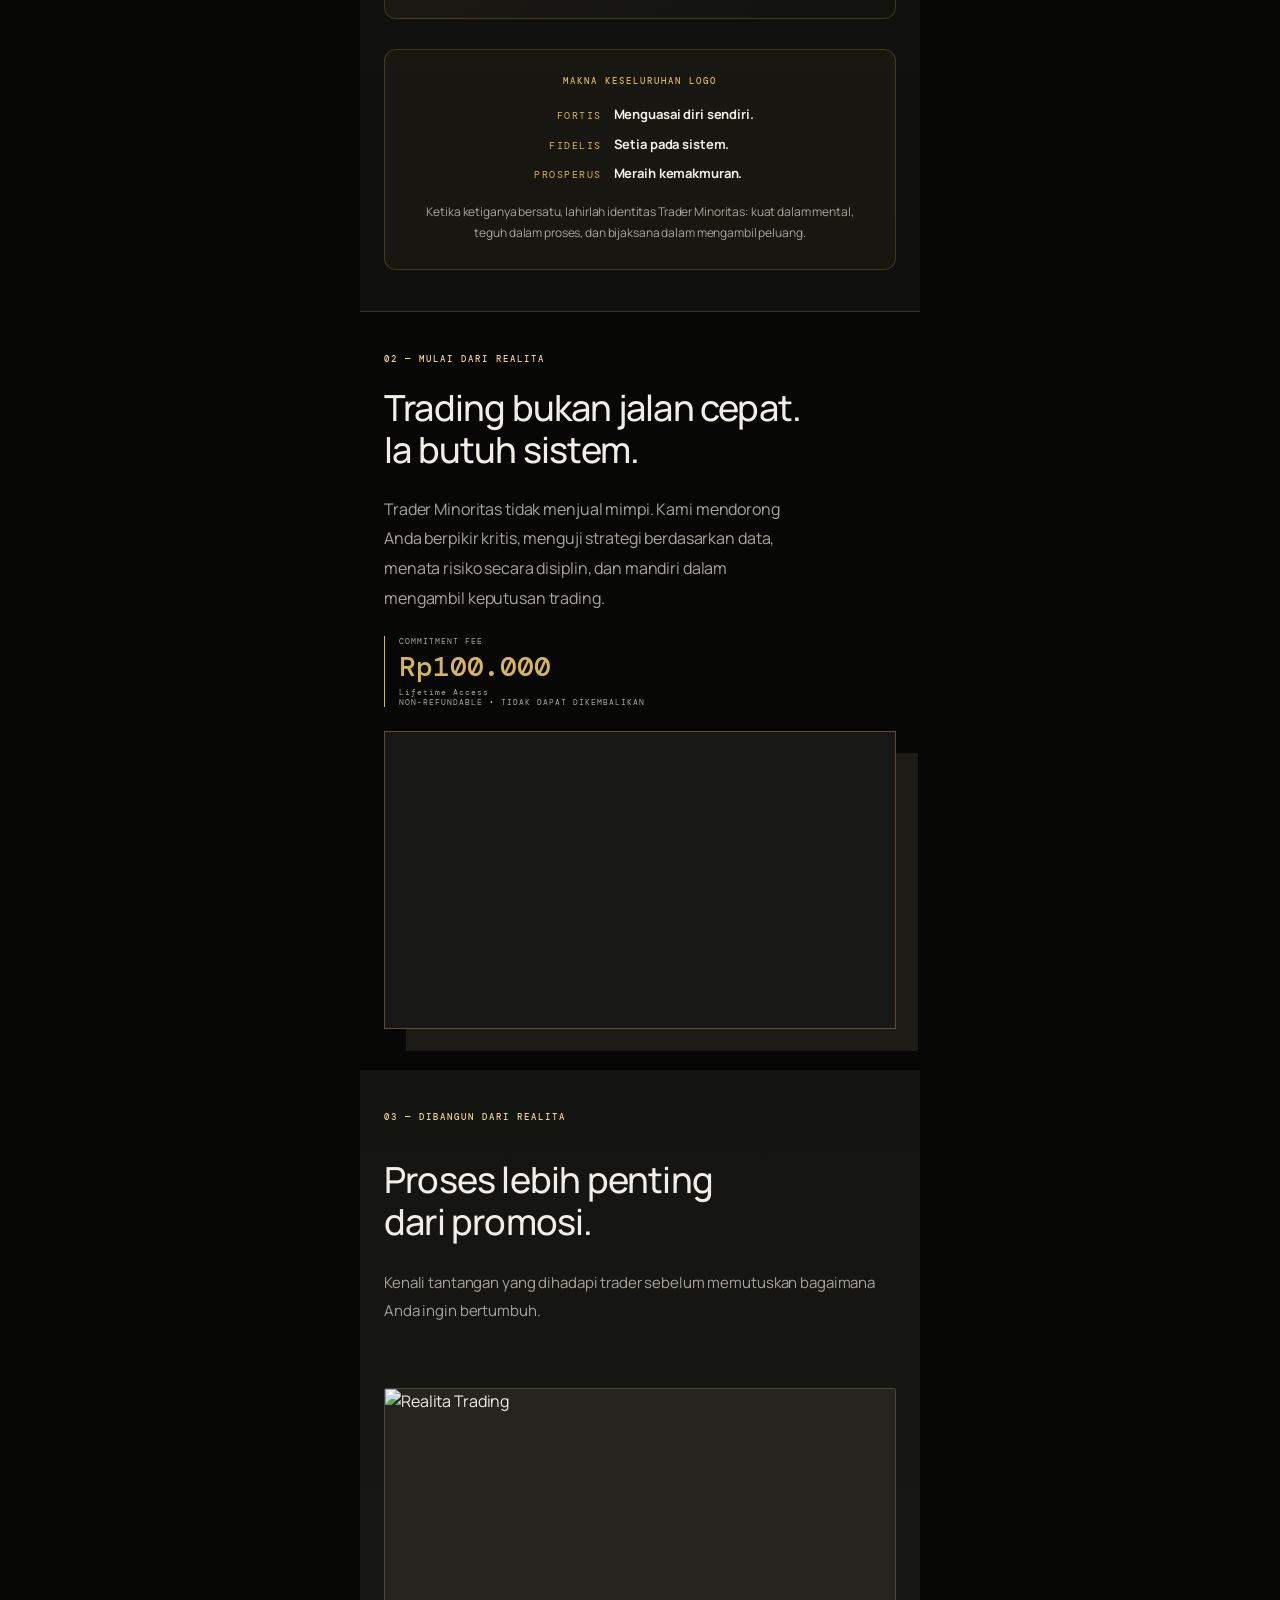
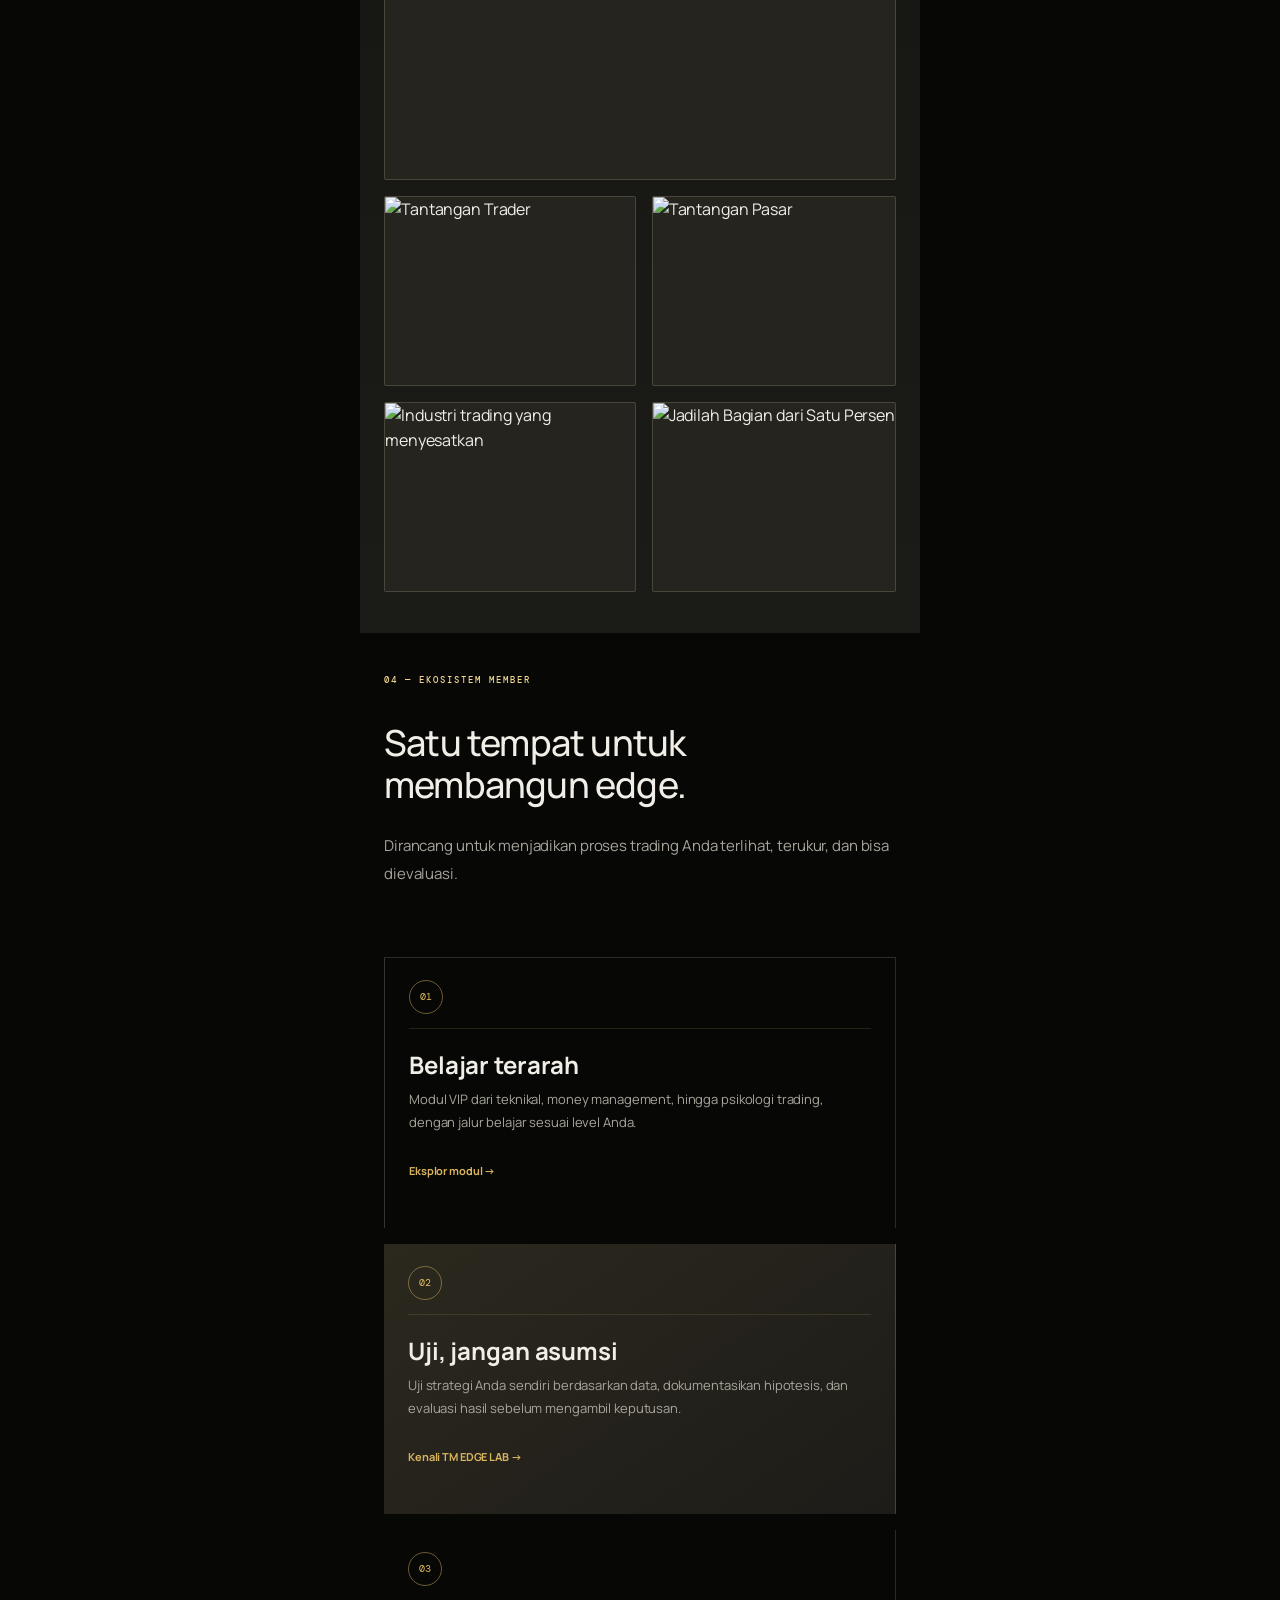
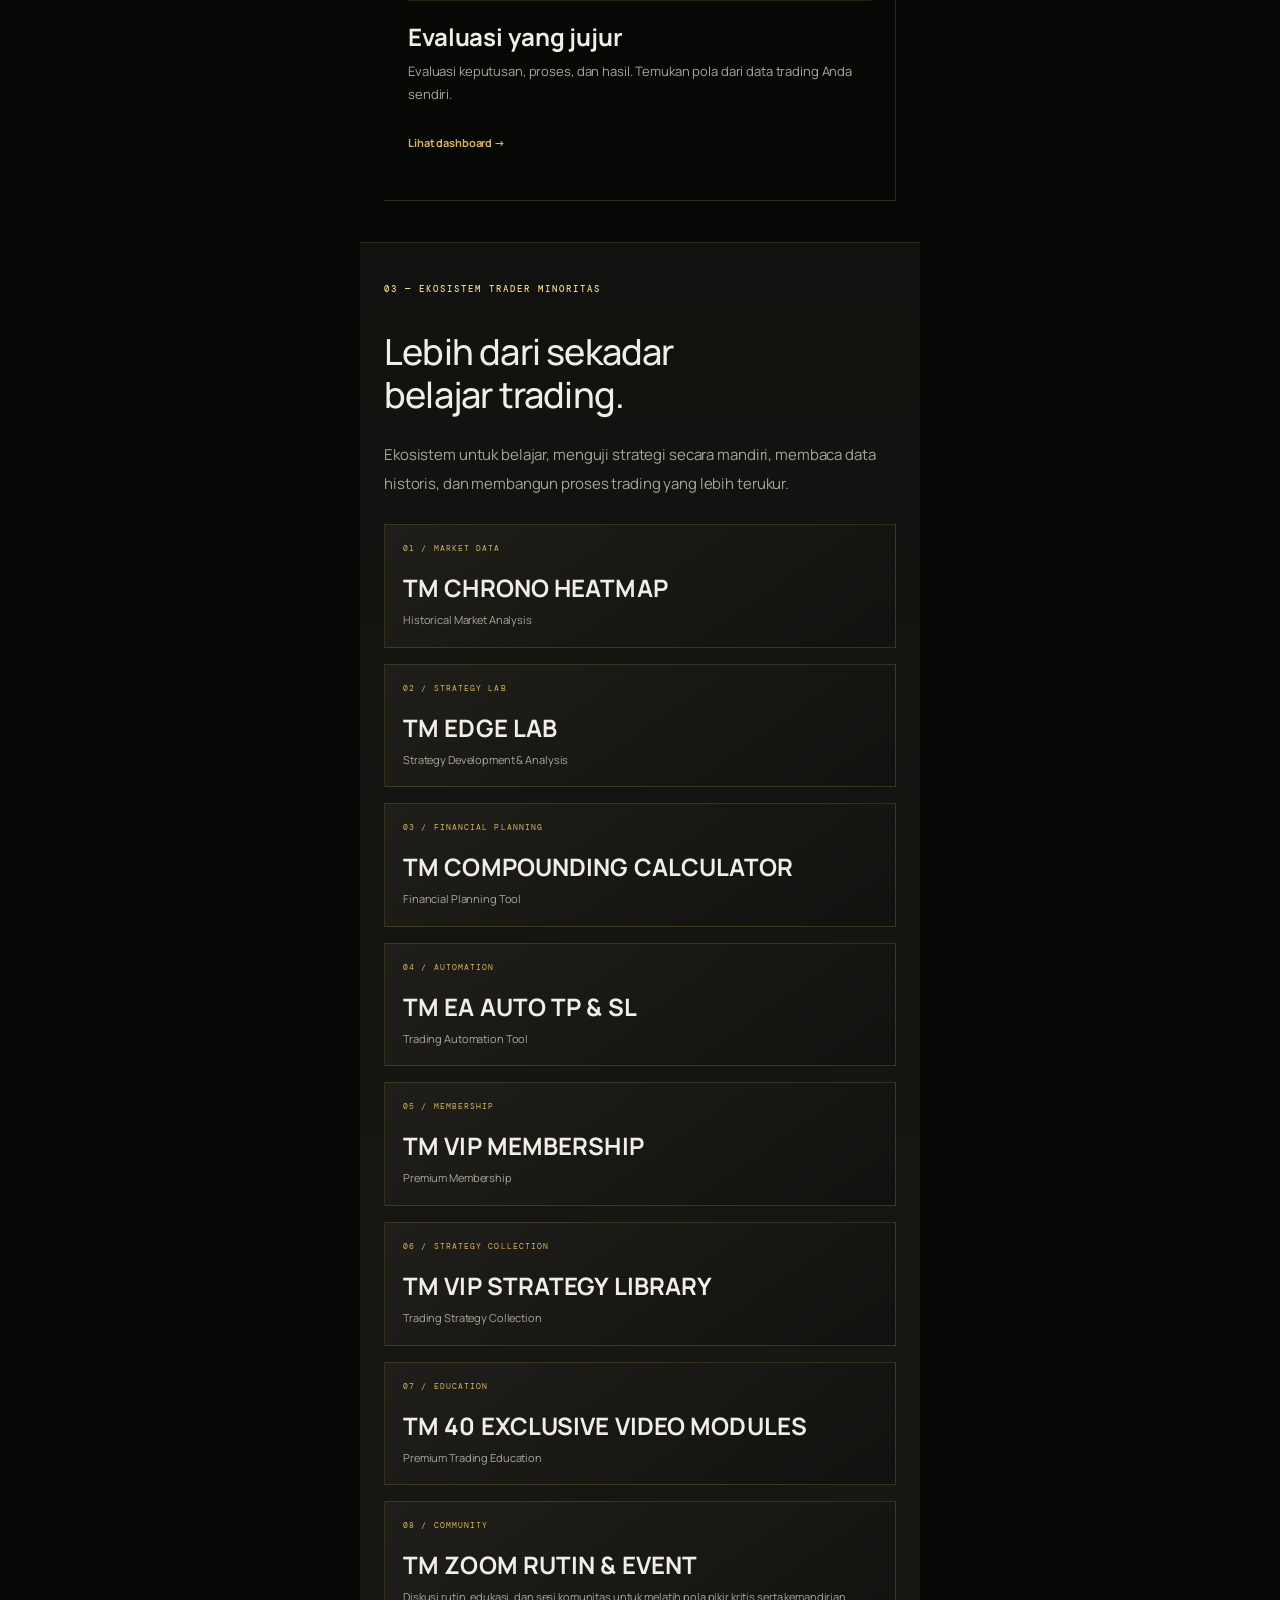
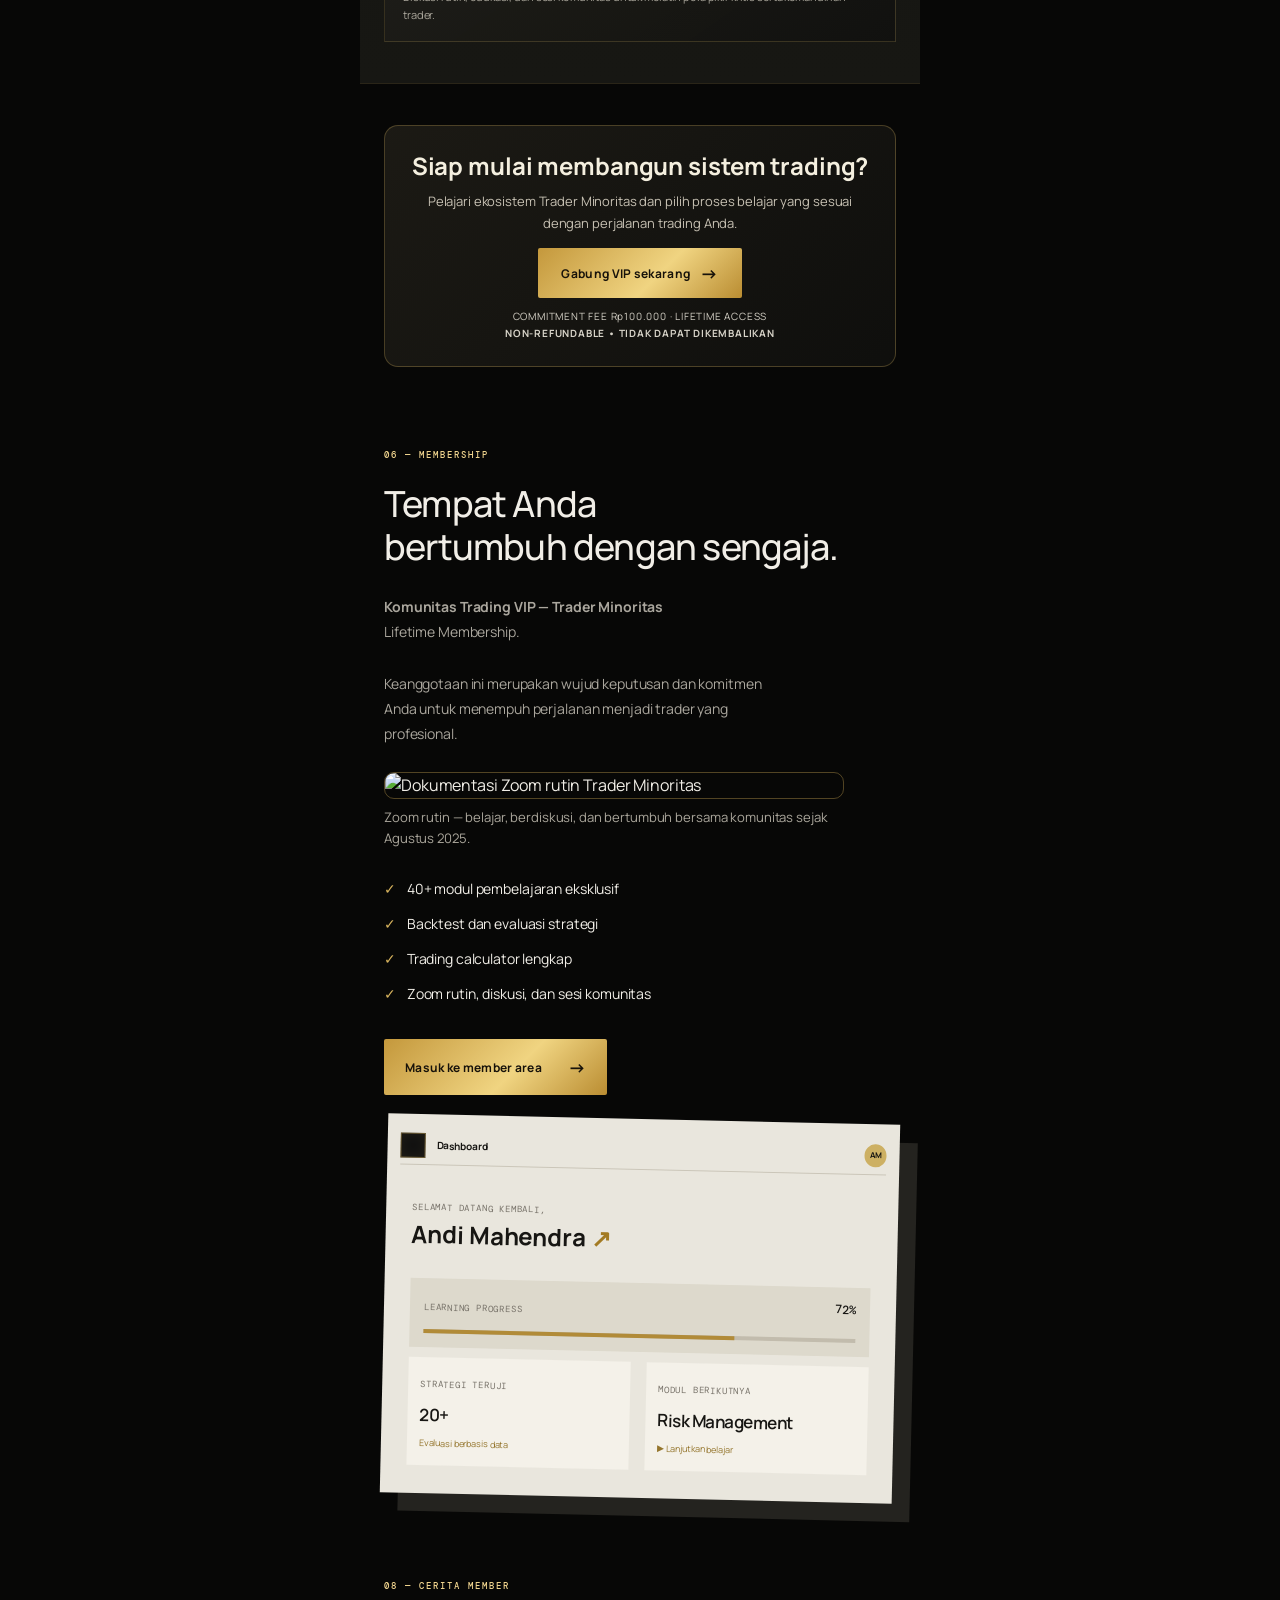
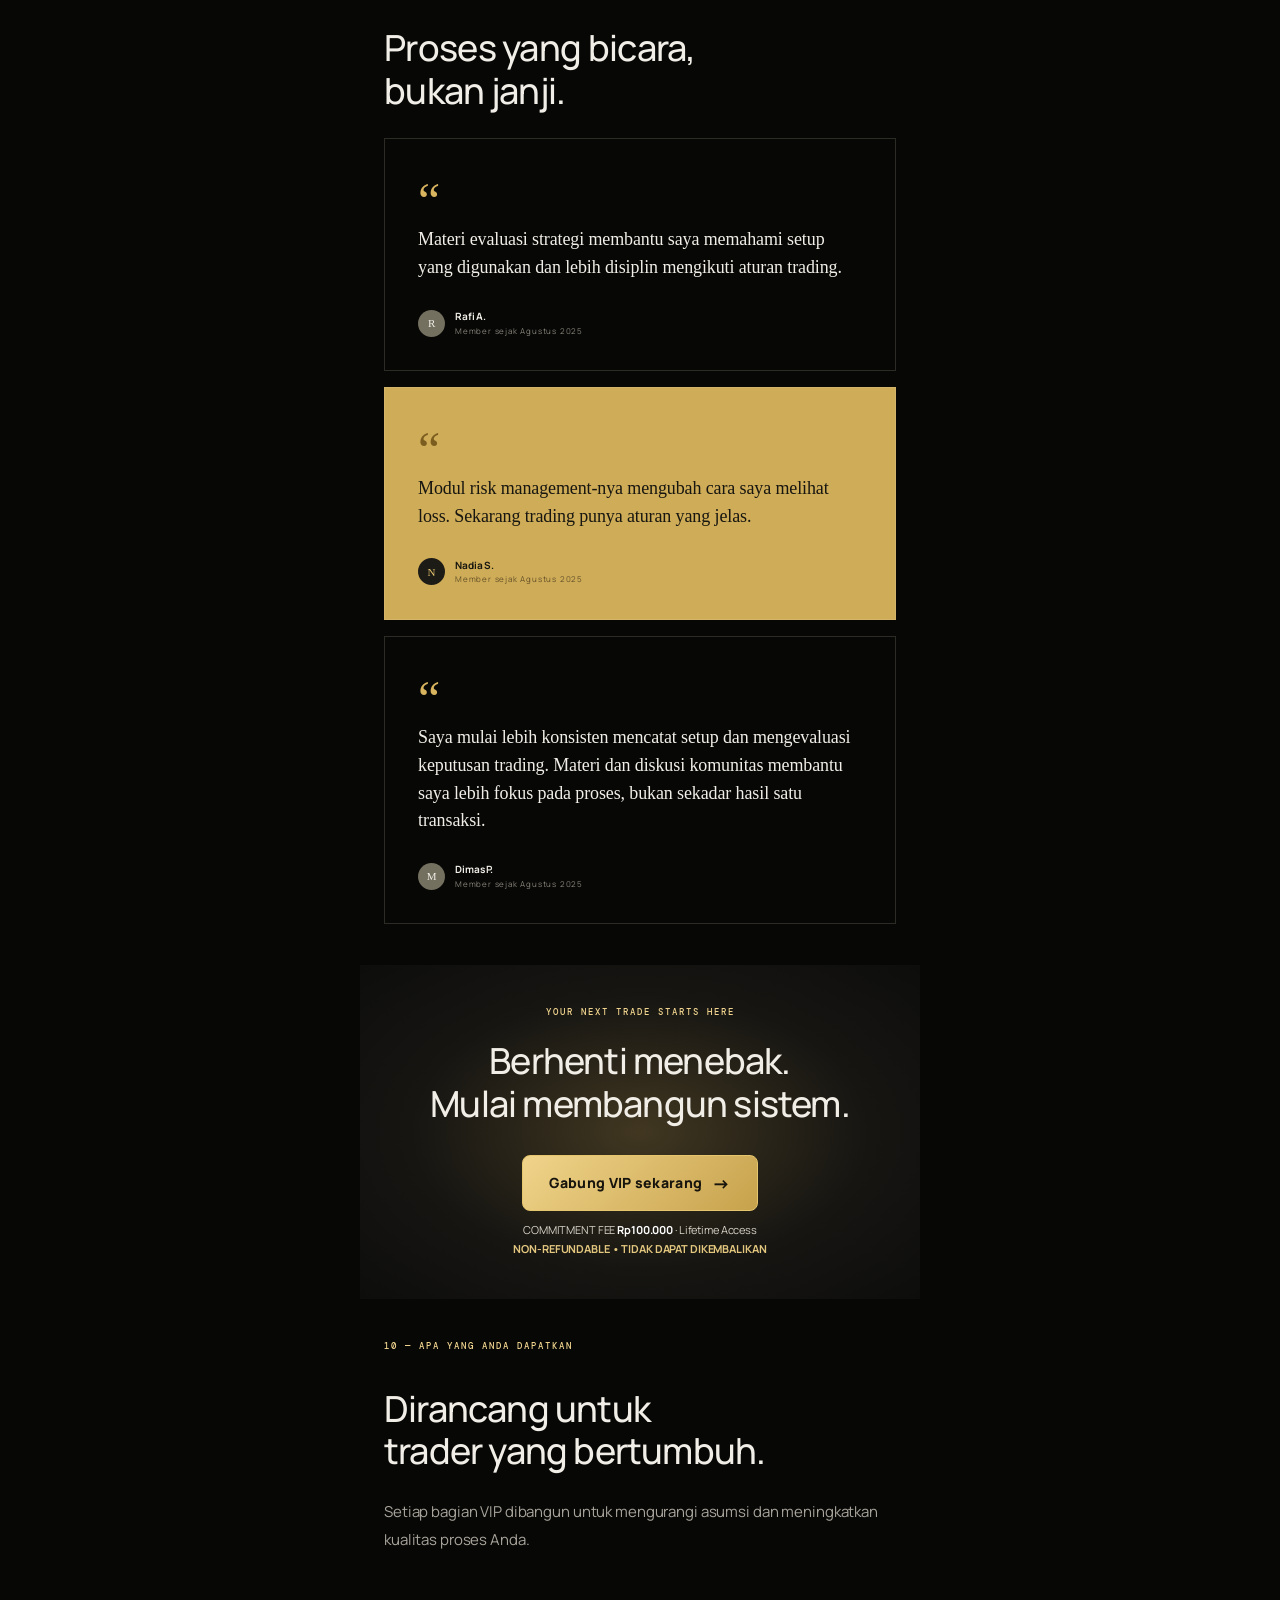
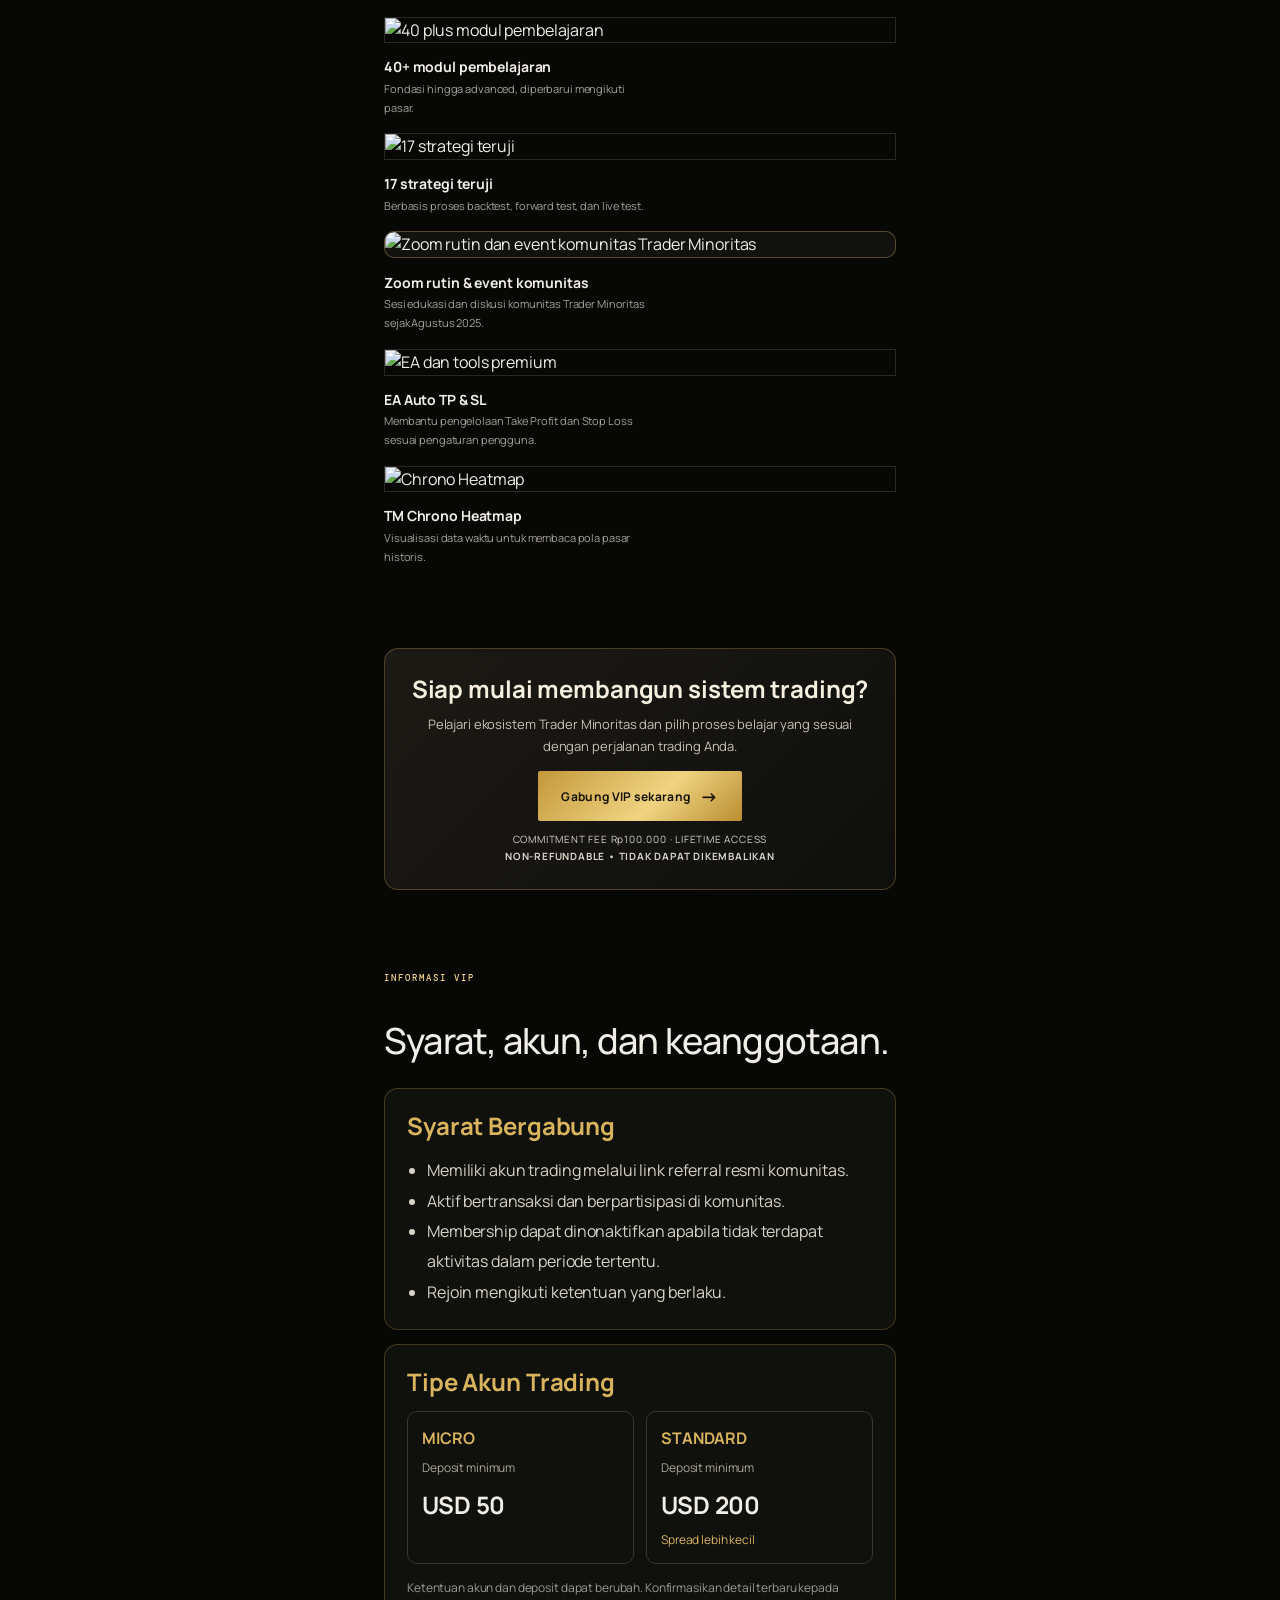
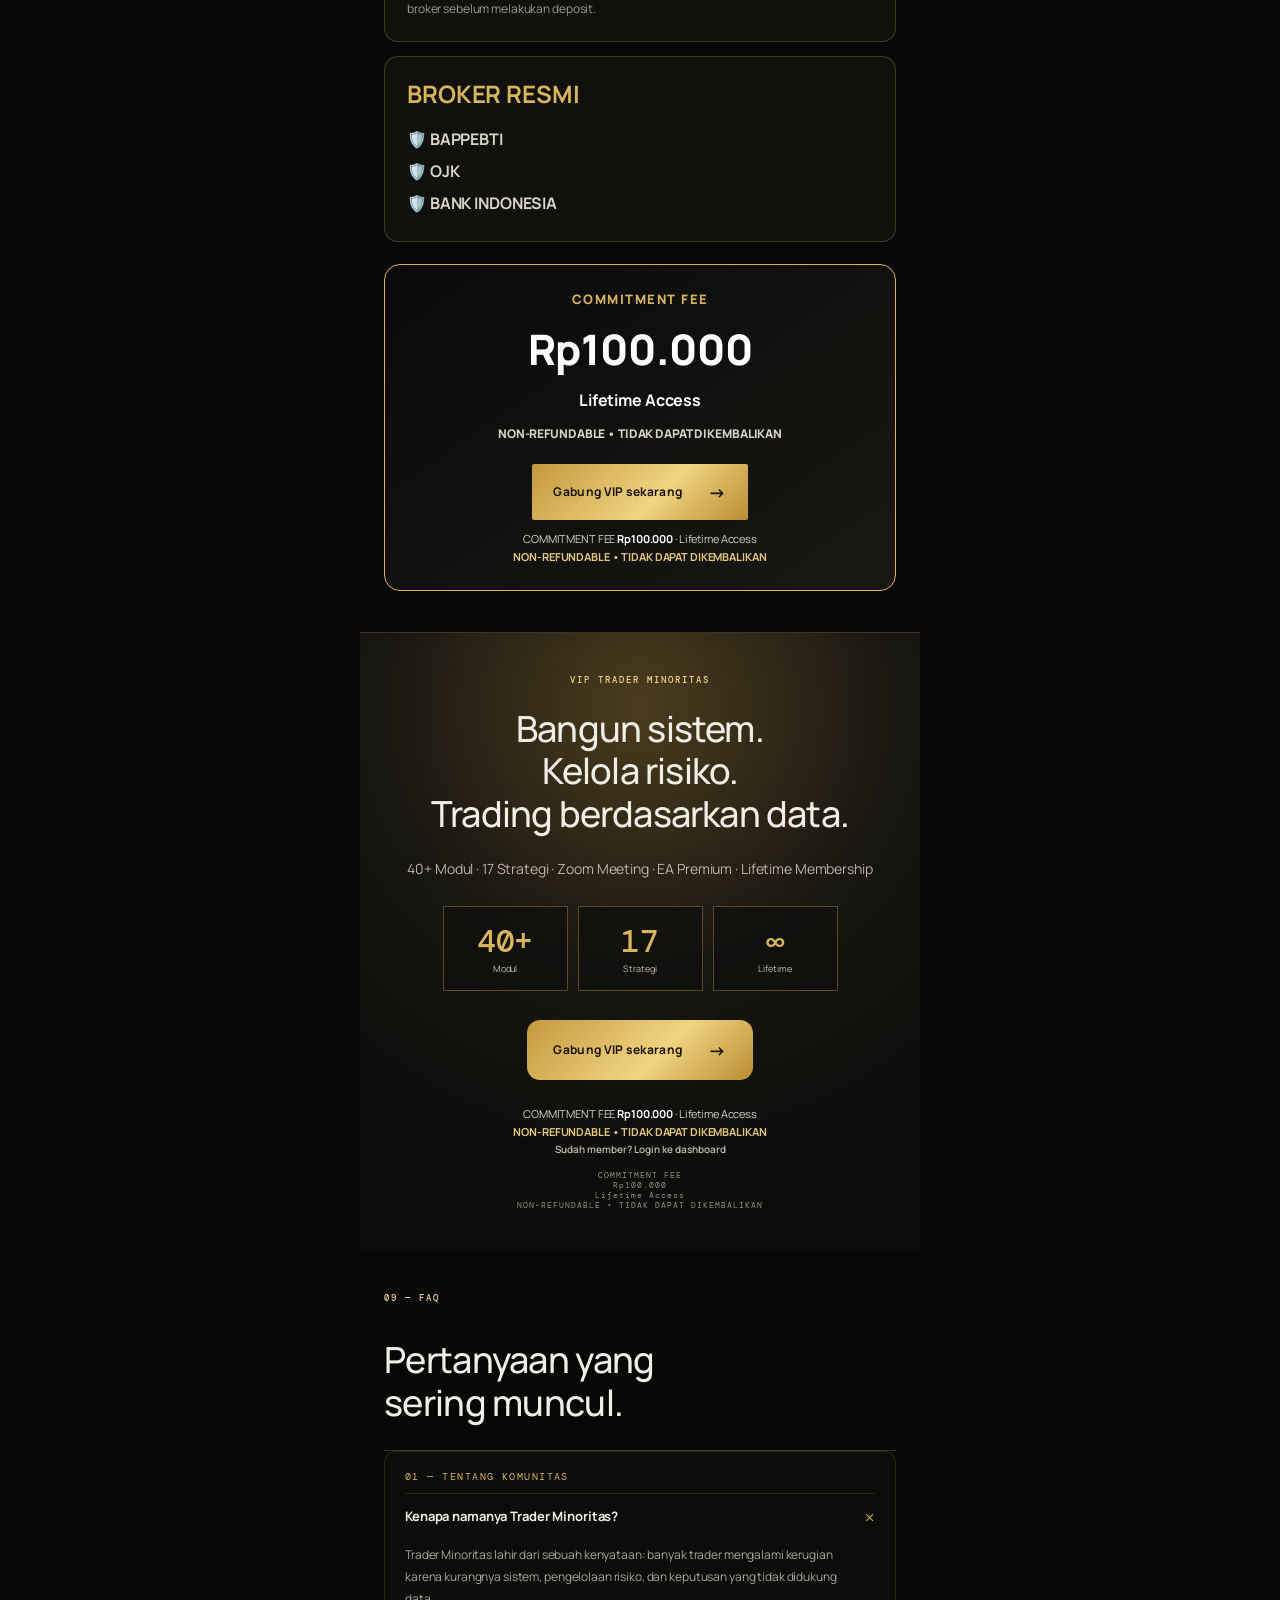
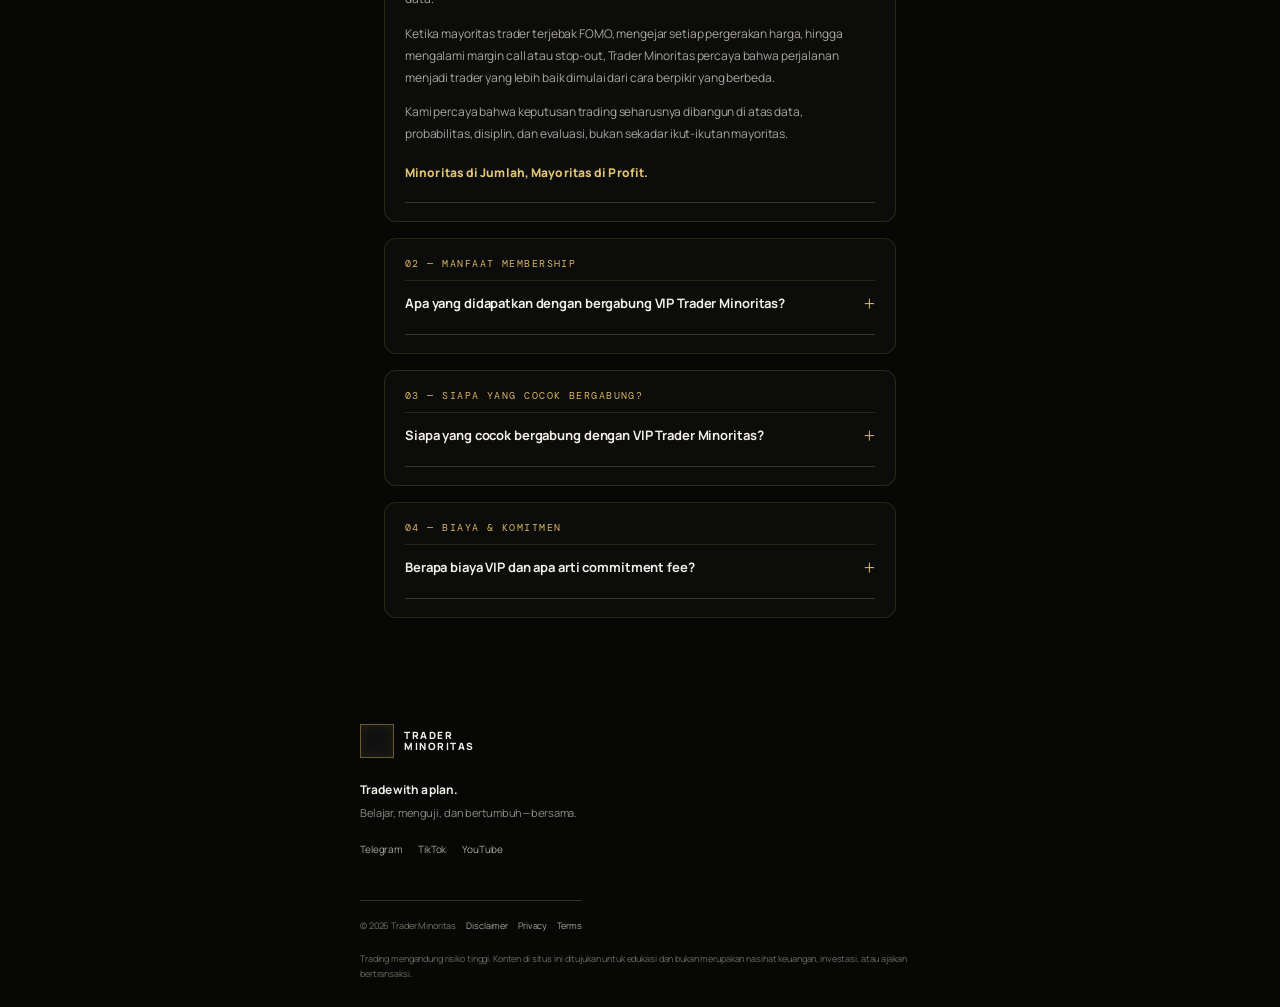
==== commit 80431069: "Add files via upload" ====
--- a/files-pasted-by-the-user-saya/index.html
+++ b/files-pasted-by-the-user-saya/index.html
@@ -441,7 +441,7 @@
 
           <a
             class="button gold"
-            href="https://lynk.id/bossrobot.id/n6rn95280d36/checkout?"
+            href="https://lynk.id/bossrobot.id/15kp5w101nl9/checkout"
             target="_blank"
             rel="noopener">
 
@@ -999,7 +999,7 @@
   <div class="tm-inline-vip-cta-inner">
     <h3>Siap mulai membangun sistem trading?</h3>
     <p>Pelajari ekosistem Trader Minoritas dan pilih proses belajar yang sesuai dengan perjalanan trading Anda.</p>
-    <a class="button gold" href="https://lynk.id/bossrobot.id/n6rn95280d36/checkout" target="_blank" rel="noopener">Gabung VIP sekarang <span>→</span></a>
+    <a class="button gold" href="https://lynk.id/bossrobot.id/15kp5w101nl9/checkout" target="_blank" rel="noopener">Gabung VIP sekarang <span>→</span></a>
     <small>COMMITMENT FEE Rp100.000 · LIFETIME ACCESS<br><strong>NON-REFUNDABLE • TIDAK DAPAT DIKEMBALIKAN</strong></small>
   </div>
 </section>
@@ -1403,7 +1403,7 @@
 
         <a
           class="button gold"
-          href="https://lynk.id/bossrobot.id/n6rn95280d36/checkout?"
+          href="https://lynk.id/bossrobot.id/15kp5w101nl9/checkout"
           target="_blank"
           rel="noopener">
 
@@ -1522,7 +1522,7 @@
   <div class="tm-inline-vip-cta-inner">
     <h3>Siap mulai membangun sistem trading?</h3>
     <p>Pelajari ekosistem Trader Minoritas dan pilih proses belajar yang sesuai dengan perjalanan trading Anda.</p>
-    <a class="button gold" href="https://lynk.id/bossrobot.id/n6rn95280d36/checkout" target="_blank" rel="noopener">Gabung VIP sekarang <span>→</span></a>
+    <a class="button gold" href="https://lynk.id/bossrobot.id/15kp5w101nl9/checkout" target="_blank" rel="noopener">Gabung VIP sekarang <span>→</span></a>
     <small>COMMITMENT FEE Rp100.000 · LIFETIME ACCESS<br><strong>NON-REFUNDABLE • TIDAK DAPAT DIKEMBALIKAN</strong></small>
   </div>
 </section>
@@ -1570,7 +1570,7 @@
         <div style="margin-top:8px;font-size:clamp(30px,5vw,42px);font-weight:800;color:#fff;">Rp100.000</div>
         <div style="margin-top:6px;font-weight:700;color:#fff;">Lifetime Access</div>
         <div style="margin-top:12px;font-size:12px;font-weight:800;color:#d7d3c8;">NON-REFUNDABLE • TIDAK DAPAT DIKEMBALIKAN</div>
-        <a class="button gold" style="margin-top:20px;" href="https://lynk.id/bossrobot.id/n6rn95280d36/checkout" target="_blank" rel="noopener">Gabung VIP sekarang <span>→</span></a>
+        <a class="button gold" style="margin-top:20px;" href="https://lynk.id/bossrobot.id/15kp5w101nl9/checkout" target="_blank" rel="noopener">Gabung VIP sekarang <span>→</span></a>
         <div class="vip-commitment-reminder" style="margin:10px auto 0;max-width:360px;text-align:center;font-size:11px;line-height:1.65;color:#d7d3c8;">COMMITMENT FEE <b style="color:#fff;">Rp100.000</b> · Lifetime Access<br><b style="color:#e3c77f;">NON-REFUNDABLE • TIDAK DAPAT DIKEMBALIKAN</b></div>
       </div>
     </section>
@@ -1617,7 +1617,7 @@
 
         <a
           class="button gold"
-          href="https://lynk.id/bossrobot.id/n6rn95280d36/checkout"
+          href="https://lynk.id/bossrobot.id/15kp5w101nl9/checkout"
           target="_blank"
           rel="noopener">
 
@@ -1907,7 +1907,7 @@
 
   <a
     class="vip-float"
-    href="https://lynk.id/bossrobot.id/n6rn95280d36/checkout?"
+    href="https://lynk.id/bossrobot.id/15kp5w101nl9/checkout"
     target="_blank"
     rel="noopener"
     aria-label="Gabung program VIP">
@@ -1970,6 +1970,39 @@
 })();
 </script>
 
+
+<script id="tm-partner-vip-routing">
+(function () {
+  const checkoutByPartner = {
+    kent: 'https://lynk.id/bossrobot.id/15kp5w101nl9/checkout',
+    omsis: 'https://lynk.id/bossrobot.id/ozwqkw3p3e13/checkout',
+    zen: 'https://lynk.id/bossrobot.id/pq8wypn95gxd/checkout',
+    teja: 'https://lynk.id/bossrobot.id/xm47ve79dqzy/checkout',
+    jatim: 'https://lynk.id/bossrobot.id/4rjy86rlp6ry/checkout'
+  };
+  const defaultCheckout = checkoutByPartner.kent;
+
+  function getCheckout() {
+    const params = new URLSearchParams(window.location.search);
+    const partner = (params.get('ref') || '').trim().toLowerCase();
+    return checkoutByPartner[partner] || defaultCheckout;
+  }
+
+  function routeVipButtons() {
+    const checkout = getCheckout();
+    document.querySelectorAll('a[href*="lynk.id/bossrobot.id/"]').forEach(function (link) {
+      link.href = checkout;
+    });
+  }
+
+  if (document.readyState === 'loading') {
+    document.addEventListener('DOMContentLoaded', routeVipButtons);
+  } else {
+    routeVipButtons();
+  }
+})();
+</script>
+
 </body>
 
 </html>
